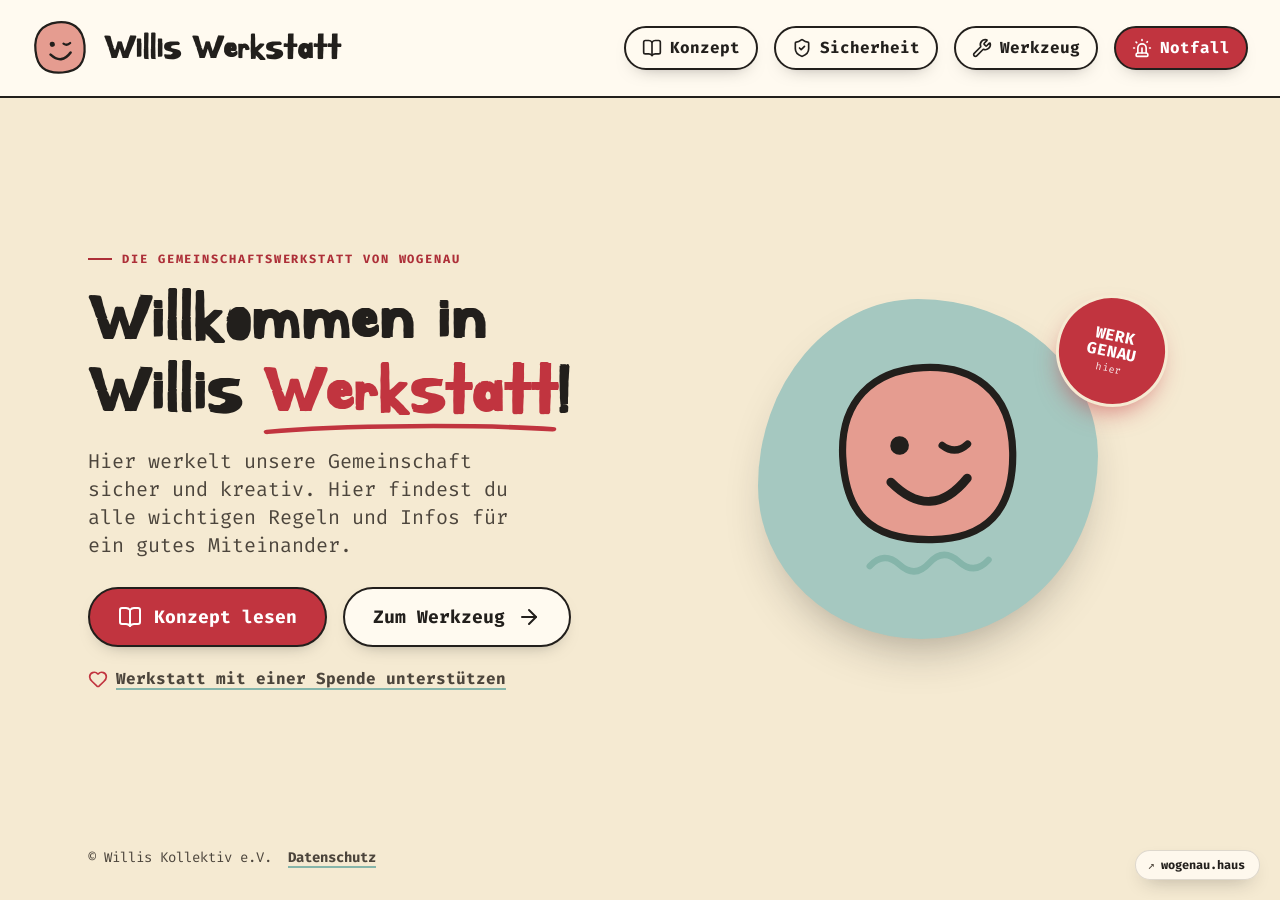
==== index.html @ cc6b5516 "Werkzeug: Kurzfassung aller Betriebsanweisungen mit Wunschliste - 28 Betriebsanweisungen (Blau, Grün" ====
<!DOCTYPE html>
<html lang="de">
<head>
    <meta charset="UTF-8">
    <meta name="viewport" content="width=device-width, initial-scale=1.0">
    <title>Willis Werkstatt | Safety First</title>
    
    <!-- Alles lokal (Datenschutz): keine Anfragen an Google Fonts, Tailwind-CDN oder unpkg.
         Tailwind-Build siehe tailwind.config.js; Schriften: Fira Code + Kirang Haerang (fonts/) -->

    <!-- Lucide Icons (fest auf v1.52.0) -->
    <script src="js/lucide-1.52.0.min.js"></script>

    <style>
        /* Grundlegendes Styling im Matt Blease / Neo-Brutalismus Style */
        body {
            font-family: 'Fira Code', monospace;
            background-color: #f5ead2;
            background-image: radial-gradient(#e7d4ab 0.6px, transparent 0.6px);
            background-size: 24px 24px;
            background-position: -12px -12px;
            color: #221f1c;
        }

        /* Display-Schrift nur fürs Wortbild „Willis Werkstatt" */
        .font-brand { font-family: 'Kirang Haerang', cursive; font-weight: bold; }

        /* Weiche „Papier"-Karte statt harter Neo-Brutalismus-Kante */
        .brutal-box {
            border: 2px solid #221f1c;
            border-radius: 18px;
            box-shadow: 0 16px 34px -22px rgba(34,31,28,.55);
            transition: all 0.2s ease;
            background-color: #fffaf0;
        }

        .brutal-btn {
            border: 2px solid #221f1c;
            border-radius: 999px;
            box-shadow: 0 8px 18px -12px rgba(34,31,28,.5);
            font-weight: 700;
            cursor: pointer;
            transition: transform 0.12s ease, box-shadow 0.12s ease, background-color 0.12s ease;
        }

        .brutal-btn:hover { transform: translateY(-2px); }
        .brutal-btn:active {
            transform: translateY(0);
            box-shadow: 0 3px 8px -6px rgba(34,31,28,.5);
        }

        .view { display: none; animation: fadeIn 0.3s ease; }
        .view.active {
            display: flex;
            flex-direction: column;
            justify-content: center;
            flex: 1 1 auto;
        }

        @keyframes fadeIn {
            from { opacity: 0; transform: translateY(10px); }
            to { opacity: 1; transform: translateY(0); }
        }


        .nav-btn.active-nav {
            background-color: #a5c8c0;
            color: #221f1c;
        }

        /* Deutlich sichtbarer Tastatur-Fokus (Motorik / Sehbehinderung) */
        a:focus-visible,
        button:focus-visible,
        summary:focus-visible,
        [tabindex]:focus-visible {
            outline: 4px solid #1d4ed8;
            outline-offset: 3px;
            border-radius: 6px;
        }

        /* Sicherheitszeichen (ISO 7010) mit Bildunterschrift aus den Aushängen */
        .sign { flex-shrink: 0; width: 4.5rem; text-align: center; }
        .sign img { width: 3.5rem; height: 3.5rem; margin: 0 auto; object-fit: contain; mix-blend-mode: multiply; }
        .sign figcaption { font-size: 0.7rem; line-height: 1.15; margin-top: 0.3rem; color: #4c453c; overflow-wrap: anywhere; hyphens: auto; }

        /* Schrittnummer in den Notfall-Abläufen */
        .step-no {
            display: inline-flex; align-items: center; justify-content: center;
            width: 1.6rem; height: 1.6rem; margin-right: 0.5rem; border-radius: 999px;
            background: #221f1c; color: #fffaf0; font-size: 0.85rem; vertical-align: 0.1em;
        }

        /* Rechtstexte (Datenschutz) */
        .legal { max-width: 52rem; }
        .legal h3 { font-size: 1.25rem; font-weight: 900; margin-top: 1.75rem; margin-bottom: 0.5rem; }
        .legal h3:first-child { margin-top: 0; }
        .legal p { font-weight: 400; margin-bottom: 0.75rem; }
        .legal a { font-weight: 700; text-decoration: underline; text-decoration-thickness: 2px; text-underline-offset: 3px; text-decoration-color: #85b5aa; }
        .legal a:hover { color: #ad2f38; }
        /* Noch auszufüllende Angaben – fallen absichtlich auf */
        .ph { background: #f1d27a; padding: 0 0.3em; border-radius: 4px; font-weight: 700; }

        /* Werkzeug: Wunschliste (noch nicht vorhanden) */
        .wish-card { border: 2px dashed #4c453c; border-radius: 18px; background: rgba(255,250,240,.6); transition: background-color .15s ease, transform .15s ease; }
        .wish-card:hover { background: #fffaf0; transform: translateY(-2px); }
        .cat-dot { width: .9rem; height: .9rem; border-radius: 999px; border: 2px solid #221f1c; flex-shrink: 0; }

        /* Aufklappbare vollständige Betriebsanweisung */
        details > summary { list-style: none; }
        details > summary::-webkit-details-marker { display: none; }
        details > summary .chevron { transition: transform 0.2s ease; }
        details[open] > summary .chevron { transform: rotate(180deg); }

        /* Regel-Aufzählung mit Tinten-Punkt */
        .rule-list > li { position: relative; padding-left: 1.25rem; }
        .rule-list > li + li { margin-top: 0.75rem; }
        .rule-list > li::before {
            content: ''; position: absolute; left: 0; top: 0.6em;
            width: 0.5rem; height: 0.5rem; border-radius: 999px; background: #221f1c;
        }

        /* Skip-Link: erscheint nur bei Tastatur-Fokus */
        .skip-link {
            position: absolute;
            left: 12px;
            top: -100px;
            z-index: 60;
            background: #221f1c;
            color: #fff;
            padding: 12px 18px;
            font-weight: 700;
            border-radius: 8px;
            transition: top 0.15s ease;
        }
        .skip-link:focus {
            top: 12px;
        }

        /* Animationen abschalten, wenn Nutzer sie reduziert haben möchte */
        @media (prefers-reduced-motion: reduce) {
            *, *::before, *::after {
                animation-duration: 0.001ms !important;
                animation-iteration-count: 1 !important;
                transition-duration: 0.001ms !important;
                scroll-behavior: auto !important;
            }
            .transform { transform: none !important; }
        }
    </style>

    <!-- Tailwind (lokal gebaut) – nach dem Inline-Style, damit Utilities wie bisher gewinnen -->
    <link rel="stylesheet" href="css/site.css">
</head>
<body class="min-h-screen flex flex-col selection:bg-mint selection:text-ink">

    <a href="#main-content" class="skip-link">Direkt zum Inhalt springen</a>

    <!-- Header / Logo -->
    <header class="p-4 md:p-5 lg:px-8 border-b-2 border-ink bg-card flex justify-between items-center gap-4 sticky top-0 z-40" style="border-bottom: 2px solid #221f1c;">
        <button type="button" class="flex items-center gap-3 cursor-pointer group bg-transparent border-0 p-0 text-left" onclick="switchView('intro')" aria-label="Zur Startseite">
            <svg viewBox="0 0 100 100" class="w-11 h-11 md:w-14 md:h-14 transform -rotate-6 group-hover:rotate-6 transition-transform origin-center" role="img" aria-label="Logo Willis Werkstatt">
                <title>Logo Willis Werkstatt</title>
                <!-- Willi: Tinten-Linie auf Lachs (Wogenau-Illustrationsstil) -->
                <path d="M 50 4 C 74 4, 95 16, 94 50 C 93 82, 78 95, 50 94 C 17 93, 6 78, 6 50 C 6 21, 22 4, 50 4 Z" fill="#e59c90" stroke="#221f1c" stroke-width="4" stroke-linejoin="round" />
                <circle cx="37" cy="42" r="4.6" fill="#221f1c" />
                <path d="M 57 43 q 6 5 12 0" fill="none" stroke="#221f1c" stroke-width="4" stroke-linecap="round" />
                <path d="M 32 60 Q 50 80 68 60" fill="none" stroke="#221f1c" stroke-width="4.6" stroke-linecap="round" />
            </svg>
            <h1 class="font-brand text-3xl md:text-4xl ml-1 leading-none">Willis Werkstatt</h1>
        </button>
        <div class="flex items-center gap-3 lg:gap-4">
            <!-- Desktop Nav -->
            <nav class="hidden md:flex gap-2 lg:gap-4">
                <button onclick="switchView('konzept')" id="nav-konzept" class="nav-btn brutal-btn bg-card px-3 lg:px-4 py-2 flex items-center gap-2">
                    <i data-lucide="book-open" class="w-5 h-5"></i> Konzept
                </button>
                <button onclick="switchView('sicherheit')" id="nav-sicherheit" class="nav-btn brutal-btn bg-card px-3 lg:px-4 py-2 flex items-center gap-2">
                    <i data-lucide="shield-check" class="w-5 h-5"></i> Sicherheit
                </button>
                <button onclick="switchView('maschinen')" id="nav-maschinen" class="nav-btn brutal-btn bg-card px-3 lg:px-4 py-2 flex items-center gap-2">
                    <i data-lucide="wrench" class="w-5 h-5"></i> Werkzeug
                </button>
                <button onclick="switchView('notfall')" id="nav-notfall" class="nav-btn brutal-btn bg-wred px-3 lg:px-4 py-2 flex items-center gap-2 text-white">
                    <i data-lucide="siren" class="w-5 h-5"></i> Notfall
                </button>
            </nav>
        </div>
    </header>

    <main id="main-content" class="flex-grow w-full max-w-6xl mx-auto p-4 md:p-6 flex flex-col">

        <!-- ==================== VIEW: INTRO ==================== -->
        <section id="view-intro" class="view active">
            <div class="grid md:grid-cols-2 gap-8 lg:gap-12 items-center py-4 w-full">
                <!-- Text -->
                <div class="order-2 md:order-1 text-center md:text-left">
                    <span class="inline-flex items-center gap-2.5 text-xs font-bold uppercase tracking-[0.16em] text-wred-dk">
                        <span class="w-6 h-0.5 bg-wred-dk"></span> Die Gemeinschaftswerkstatt von wogenau
                    </span>
                    <h2 class="font-brand text-5xl md:text-7xl leading-[1.08] mt-4 mb-5">Willkommen in Willis <span class="relative whitespace-nowrap text-wred">Werkstatt<svg viewBox="0 0 200 16" preserveAspectRatio="none" aria-hidden="true" style="position:absolute;left:0;bottom:-0.14em;width:100%;height:0.2em;overflow:visible"><path d="M3 11C52 3 150 3 197 8" fill="none" stroke="currentColor" stroke-width="5" stroke-linecap="round"/></svg></span>!</h2>
                    <p class="text-lg md:text-xl text-ink-soft max-w-md mx-auto md:mx-0 mb-7">Hier werkelt unsere Gemeinschaft sicher und kreativ. Hier findest du alle wichtigen Regeln und Infos für ein gutes Miteinander.</p>
                    <div class="flex flex-col sm:flex-row gap-4 justify-center md:justify-start">
                        <button onclick="switchView('konzept')" class="brutal-btn bg-wred text-white text-lg px-7 py-3.5 inline-flex justify-center items-center gap-3">
                            <i data-lucide="book-open" class="w-6 h-6"></i> Konzept lesen
                        </button>
                        <button onclick="switchView('maschinen')" class="brutal-btn bg-card text-ink text-lg px-7 py-3.5 inline-flex justify-center items-center gap-3">
                            Zum Werkzeug <i data-lucide="arrow-right" class="w-6 h-6"></i>
                        </button>
                    </div>
                    <button type="button" onclick="openDonateModal()" aria-haspopup="dialog" class="inline-flex items-center gap-2 mt-5 font-bold text-ink-soft hover:text-wred-dk transition-colors">
                        <i data-lucide="heart" class="w-5 h-5 text-wred" aria-hidden="true"></i>
                        <span class="underline decoration-2 underline-offset-4 decoration-mint-dk">Werkstatt mit einer Spende unterstützen</span>
                    </button>
                </div>
                <!-- Willi im Mint-Blob -->
                <div class="order-1 md:order-2 relative flex justify-center items-center">
                    <div class="bg-mint flex items-center justify-center" style="width:min(340px,78vw);aspect-ratio:1;border-radius:47% 53% 52% 48% / 55% 46% 54% 45%;box-shadow:0 24px 50px -22px rgba(34,31,28,.42)">
                        <svg viewBox="0 0 120 120" class="w-3/4 transform -rotate-3" role="img" aria-label="Willi, das Werkstatt-Maskottchen">
                            <title>Willi</title>
                            <path d="M60 12C82 12 101 24 100 54 99 82 85 94 60 93 30 92 20 78 20 52 20 26 36 12 60 12Z" fill="#e59c90" stroke="#221f1c" stroke-width="3.4" stroke-linejoin="round"/>
                            <circle cx="47" cy="48" r="4.4" fill="#221f1c"/>
                            <path d="M67 49q6 5 12 0" fill="none" stroke="#221f1c" stroke-width="3.4" stroke-linecap="round"/>
                            <path d="M42 65q18 20 36 0" fill="none" stroke="#221f1c" stroke-width="4.2" stroke-linecap="round"/>
                            <path d="M30 104q7-7 14 0t14 0 14 0 14 0" fill="none" stroke="#85b5aa" stroke-width="3" stroke-linecap="round"/>
                        </svg>
                    </div>
                    <div class="absolute -top-1 right-2 md:right-6 bg-wred text-white w-24 h-24 md:w-28 md:h-28 rounded-full flex flex-col items-center justify-center font-black leading-none text-center rotate-12 border-[3px] border-paper" style="box-shadow:0 12px 24px -8px rgba(193,52,63,.6)">WERK<br>GENAU<span class="text-[10px] font-normal opacity-90 mt-1 tracking-wide">hier</span></div>
                </div>
            </div>
        </section>

        <!-- ==================== VIEW: KONZEPT (NEU) ==================== -->
        <section id="view-konzept" class="view">
            <div class="flex items-center gap-4 mb-6">
                <div class="bg-mint p-2.5 brutal-box box-shadow-none" style="box-shadow: 3px 3px 0px #221f1c;">
                    <i data-lucide="book-open" class="w-8 h-8" stroke-width="2.5"></i>
                </div>
                <div>
                    <h2 class="text-3xl md:text-4xl font-black tracking-tight">Unser Konzept</h2>
                    <p class="text-base md:text-lg font-normal text-gray-700">Die wichtigsten Regeln &amp; Rahmenbedingungen auf einen Blick</p>
                </div>
            </div>

            <p class="text-base md:text-lg font-normal max-w-3xl mb-6">Diese Gemeinschaftswerkstatt wird von Willis Kollektiv e.V. ehrenamtlich betrieben. Sie dient privaten Projekten und der Instandhaltung der Wogenau; <b>gewerbliche Nutzung ist ausgeschlossen.</b></p>

            <!-- Quick Facts Banderole -->
            <div class="grid grid-cols-2 sm:grid-cols-4 gap-3 mb-6">
                <div class="brutal-box p-3 bg-white flex items-center gap-3">
                    <i data-lucide="volume-2" class="w-6 h-6 text-ink shrink-0" stroke-width="2.5"></i>
                    <div>
                        <span class="text-xs uppercase font-bold text-gray-500 block leading-none">Laute Arbeiten</span>
                        <span class="font-bold text-sm leading-tight block"><span class="whitespace-nowrap">09–12</span> · <span class="whitespace-nowrap">14–19 Uhr</span></span>
                    </div>
                </div>
                <div class="brutal-box p-3 bg-white flex items-center gap-3">
                    <i data-lucide="key-round" class="w-6 h-6 text-ink shrink-0" stroke-width="2.5"></i>
                    <div>
                        <span class="text-xs uppercase font-bold text-gray-500 block leading-none">Zugang</span>
                        <span class="font-bold text-sm leading-tight block">Ab 18 J. + Einweisung</span>
                    </div>
                </div>
                <div class="brutal-box p-3 bg-white flex items-center gap-3">
                    <i data-lucide="piggy-bank" class="w-6 h-6 text-ink shrink-0" stroke-width="2.5"></i>
                    <div>
                        <span class="text-xs uppercase font-bold text-gray-500 block leading-none">Kosten</span>
                        <span class="font-bold text-sm leading-tight block">Kostenlos (Bewohner)</span>
                    </div>
                </div>
                <div class="brutal-box p-3 bg-white flex items-center gap-3">
                    <i data-lucide="calendar-off" class="w-6 h-6 text-ink shrink-0" stroke-width="2.5"></i>
                    <div>
                        <span class="text-xs uppercase font-bold text-gray-500 block leading-none">Termine</span>
                        <span class="font-bold text-sm leading-tight block">Kein Slot nötig</span>
                    </div>
                </div>
            </div>

            <!-- Nutzungsvereinbarung Box -->
            <div class="brutal-box p-5 bg-lachs mb-8">
                <div class="flex items-center gap-2 mb-3">
                    <i data-lucide="handshake" class="w-6 h-6 text-ink shrink-0" stroke-width="2.5"></i>
                    <h3 class="text-xl font-black tracking-tight">Grundsatz für die Werkstattnutzung</h3>
                </div>
                <div class="grid grid-cols-1 sm:grid-cols-2 gap-3 font-normal text-sm md:text-base">
                    <div class="flex items-start gap-2.5 bg-white/80 p-3 rounded-lg border-2 border-ink sm:col-span-2">
                        <span class="text-xl shrink-0">📜</span>
                        <span><b>Einverständnis:</b> Nutzer*innen erklären sich mit diesem Nutzungskonzept einverstanden und halten sich an die Vorgaben.</span>
                    </div>
                    <div class="flex items-start gap-2.5 bg-white/80 p-3 rounded-lg border-2 border-ink">
                        <span class="text-xl shrink-0">🛠️</span>
                        <span><b>Werkzeugkunde:</b> Nur Werkzeuge nutzen, deren <b>mögliche Gefahren &amp; richtiger Einsatz bekannt</b> sind.</span>
                    </div>
                    <div class="flex items-start gap-2.5 bg-white/80 p-3 rounded-lg border-2 border-ink">
                        <span class="text-xl shrink-0">🤝</span>
                        <span><b>Verantwortung:</b> Verantwortungsvoll handeln und auf <b>Mitmenschen &amp; Inventar</b> achten.</span>
                    </div>
                    <div class="flex items-start gap-2.5 bg-white/80 p-3 rounded-lg border-2 border-ink">
                        <span class="text-xl shrink-0">🧹</span>
                        <span><b>Ordnung:</b> Die Werkstatt <b>sauber und aufgeräumt</b> hinterlassen.</span>
                    </div>
                    <div class="flex items-start gap-2.5 bg-white/80 p-3 rounded-lg border-2 border-ink">
                        <span class="text-xl shrink-0">⚠️</span>
                        <span><b>Schäden &amp; Risiken:</b> <b>Sofort kennzeichnen</b> und in Absprache mit den Werkstattwarten beseitigen.</span>
                    </div>
                </div>
            </div>

            <!-- Die 3 Säulen -->
            <div class="grid grid-cols-1 md:grid-cols-3 gap-6 mb-8">
                <!-- 1. Zugang -->
                <div class="brutal-box p-6 bg-mintw flex flex-col justify-between h-full">
                    <div>
                        <div class="flex justify-between items-center mb-4 pb-3 border-b-3 border-ink" style="border-bottom: 3px solid #221f1c;">
                            <div class="flex items-center gap-3">
                                <i data-lucide="key" class="w-8 h-8 text-ink" stroke-width="2.5"></i>
                                <h3 class="text-2xl font-black">1. Zugang</h3>
                            </div>
                        </div>
                        
                        <ul class="space-y-3 font-normal text-base">
                            <li class="flex items-start gap-2">
                                <i data-lucide="check-circle-2" class="w-5 h-5 mt-1 shrink-0 text-ink" stroke-width="2.5"></i>
                                <span><b>Bewohner*innen (ab 18):</b> Nach <b>Einweisung</b> durch die Werkstattwarte selbstständig – alle eingewiesenen Geräte der <b>Kategorie Grün</b>. Für <b>Kategorie Blau</b> ist eine <b>zusätzliche Einweisung</b> nötig.</span>
                            </li>
                            <li class="flex items-start gap-2">
                                <i data-lucide="check-circle-2" class="w-5 h-5 mt-1 shrink-0 text-ink" stroke-width="2.5"></i>
                                <span><b>Kinder, Jugend &amp; Gäste ohne Unterweisung:</b> Nur <b>unter Aufsicht</b> unterwiesener Erwachsener, beschränkt auf <b>Kategorie Grün</b>. Die Sorgfaltspflicht obliegt den begleitenden Bewohner*innen mit Unterweisung.</span>
                            </li>
                            <li class="flex items-start gap-2">
                                <i data-lucide="file-text" class="w-5 h-5 mt-1 shrink-0 text-ink" stroke-width="2.5"></i>
                                <span><b>Minderjährige:</b> Zusätzlich gilt der Nutzungshinweis. <a href="#minderjaehrige" class="inline-flex items-center gap-1 font-bold text-wred-dk hover:text-wred align-baseline"><i data-lucide="arrow-down" class="w-4 h-4"></i><span class="underline decoration-2 underline-offset-2">Zum Hinweis</span></a></span>
                            </li>
                        </ul>
                    </div>
                </div>

                <!-- 2. Nutzungszeiten -->
                <div class="brutal-box p-6 bg-lachsw flex flex-col justify-between h-full">
                    <div>
                        <div class="flex justify-between items-center mb-4 pb-3 border-b-3 border-ink" style="border-bottom: 3px solid #221f1c;">
                            <div class="flex items-center gap-3">
                                <i data-lucide="clock" class="w-8 h-8 text-ink" stroke-width="2.5"></i>
                                <h3 class="text-2xl font-black">2. Zeiten</h3>
                            </div>
                        </div>

                        <ul class="space-y-3 font-normal text-base">
                            <li class="flex items-start gap-2">
                                <i data-lucide="volume-2" class="w-5 h-5 mt-1 shrink-0 text-ink" stroke-width="2.5"></i>
                                <span><b>Laute Arbeiten:</b> Nur <b>09–12 und 14–19 Uhr</b>, nicht an <b>Sonn- &amp; Feiertagen</b>. Nehmt Rücksicht und schließt nach Möglichkeit die Tür.</span>
                            </li>
                            <li class="flex items-start gap-2">
                                <i data-lucide="users" class="w-5 h-5 mt-1 shrink-0 text-ink" stroke-width="2.5"></i>
                                <span><b>Keine Buchung:</b> Für die normale Nutzung ist keine Buchung vorgesehen.</span>
                            </li>
                            <li class="flex items-start gap-2">
                                <i data-lucide="calendar" class="w-5 h-5 mt-1 shrink-0 text-ink" stroke-width="2.5"></i>
                                <span><b>Große Projekte &amp; Workshops:</b> Bei hohem Platzbedarf und vielen Personen im <b>Wandkalender</b> vormerken.</span>
                            </li>
                        </ul>
                    </div>
                </div>

                <!-- 3. Finanzierung -->
                <div class="brutal-box p-6 bg-sandw flex flex-col justify-between h-full">
                    <div>
                        <div class="flex justify-between items-center mb-4 pb-3 border-b-3 border-ink" style="border-bottom: 3px solid #221f1c;">
                            <div class="flex items-center gap-3">
                                <i data-lucide="piggy-bank" class="w-8 h-8 text-ink" stroke-width="2.5"></i>
                                <h3 class="text-2xl font-black">3. Kosten</h3>
                            </div>
                        </div>

                        <ul class="space-y-3 font-normal text-base">
                            <li class="flex items-start gap-2">
                                <i data-lucide="heart-handshake" class="w-5 h-5 mt-1 shrink-0 text-ink" stroke-width="2.5"></i>
                                <span><b>Bewohner*innen:</b> <b>Kostenlos.</b> Um <b>Spenden</b> für Verschleiß und Kleinteile wird gebeten.</span>
                            </li>
                            <li class="flex items-start gap-2">
                                <i data-lucide="user-check" class="w-5 h-5 mt-1 shrink-0 text-ink" stroke-width="2.5"></i>
                                <span><b>Nachbarn &amp; Freunde:</b> Orientierung an der <b>unverbindlichen Spendenempfehlung</b>.</span>
                            </li>
                            <li class="flex items-start gap-2">
                                <i data-lucide="sparkles" class="w-5 h-5 mt-1 shrink-0 text-ink" stroke-width="2.5"></i>
                                <span><b>Workshops:</b> <b>Spenden</b>, die Arbeitszeit, Ausstattung, Verschleiß &amp; Material möglichst gut abdecken.</span>
                            </li>
                            <li class="flex items-start gap-2">
                                <i data-lucide="package" class="w-5 h-5 mt-1 shrink-0 text-ink" stroke-width="2.5"></i>
                                <span><b>Besondere Materialkosten</b> werden ggf. vorher vereinbart.</span>
                            </li>
                        </ul>
                    </div>
                </div>
            </div>

            <!-- Spenden (PayPal-Pool) -->
            <div class="brutal-box bg-mint p-5 md:p-6 mb-8 relative overflow-hidden flex flex-col md:flex-row md:items-center gap-5">
                <div class="bg-card p-3 border-2 border-ink rounded-2xl shrink-0 self-start md:self-center -rotate-6" style="border:2px solid #221f1c;">
                    <i data-lucide="piggy-bank" class="w-10 h-10" stroke-width="2.2"></i>
                </div>
                <div class="flex-1">
                    <span class="text-xs font-bold uppercase tracking-[0.16em] text-ink-soft">Ehrenamtlich betrieben</span>
                    <h3 class="text-2xl md:text-3xl font-black tracking-tight leading-tight mt-1 mb-1">Spende für die Werkstatt</h3>
                    <p class="font-normal">Bewohner*innen nutzen die Werkstatt kostenlos. Um <b>Spenden für Verschleiß und Kleinteile</b> wird gebeten.</p>
                </div>
                <button type="button" onclick="openDonateModal()" aria-haspopup="dialog" class="brutal-btn bg-wred text-white text-lg px-6 py-3 inline-flex items-center justify-center gap-2 shrink-0 whitespace-nowrap">
                    <i data-lucide="heart-handshake" class="w-6 h-6" aria-hidden="true"></i> Jetzt spenden
                </button>
            </div>

            <!-- Nutzungshinweis Minderjährige -->
            <div id="minderjaehrige" class="brutal-box bg-card p-5 md:p-6 mb-8 scroll-mt-28">
                <div class="flex items-start gap-3 mb-4">
                    <div class="bg-honey p-2 border-2 border-ink rounded-lg shrink-0" style="border:2px solid #221f1c;">
                        <i data-lucide="graduation-cap" class="w-7 h-7" stroke-width="2.5"></i>
                    </div>
                    <div>
                        <h3 class="text-2xl font-black tracking-tight leading-tight">Minderjährige in der Werkstatt</h3>
                        <p class="text-sm font-normal text-ink-soft mt-1">Nutzungshinweis · gilt zusätzlich zum Nutzungskonzept</p>
                    </div>
                </div>

                <p class="font-normal mb-5">Nur die <b>unten aufgeführten Maschinen</b> der Kategorie Grün sowie Handwerkzeuge verwenden, die Erfahrung und Alter der minderjährigen Person angemessen sind. Werkstatt <b>nie ohne eingewiesene erwachsene Begleitperson</b> aus der Bewohnerschaft nutzen. Die <b>Zustimmung der Sorgeberechtigten</b> ist erforderlich.</p>

                <div class="grid grid-cols-1 lg:grid-cols-5 gap-6">
                    <div class="lg:col-span-3">
                        <div class="overflow-x-auto border-2 border-ink rounded-xl bg-white">
                            <table class="w-full border-collapse text-sm" style="min-width:440px;">
                                <caption class="sr-only">Erlaubte Maschinen für Minderjährige und Aufsichtsstufe nach Klassenstufe</caption>
                                <thead>
                                    <tr class="bg-mint text-ink">
                                        <th scope="col" class="text-left px-3 py-2">Maschine</th>
                                        <th scope="col" class="text-center px-2 py-2">5./6. Klasse</th>
                                        <th scope="col" class="text-center px-2 py-2">7./8. Klasse</th>
                                        <th scope="col" class="text-center px-2 py-2">ab 9. Klasse</th>
                                    </tr>
                                </thead>
                                <tbody id="minor-table-body"><!-- Generiert via JS --></tbody>
                            </table>
                        </div>

                        <h4 class="font-bold text-lg mt-5 mb-2">So nah bleibt die Aufsicht</h4>
                        <ul class="space-y-2" id="minor-legend"><!-- Generiert via JS --></ul>
                        <p class="font-normal text-sm mt-3"><b>Keine Minderjährigen allein</b> in der Werkstatt lassen. Während enger Betreuung <b>nicht selbst an einer anderen Maschine</b> arbeiten.</p>
                    </div>

                    <div class="lg:col-span-2 bg-honeyw border-2 border-ink rounded-xl p-4" style="border:2px solid #221f1c;">
                        <h4 class="font-bold text-lg mb-3">Die Aufgabe muss zum Kind passen</h4>
                        <ul class="space-y-3 font-normal text-sm md:text-base">
                            <li class="flex items-start gap-2"><i data-lucide="check-circle-2" class="w-5 h-5 mt-0.5 shrink-0 text-ink" stroke-width="2.5"></i><span><b>Reife, Körpergröße, Erfahrung und Aufgabe</b> prüfen. Anfänger*innen <b>enger begleiten</b>; bei fehlender Eignung das Werkzeug <b>nicht benutzen lassen</b>.</span></li>
                            <li class="flex items-start gap-2"><i data-lucide="check-circle-2" class="w-5 h-5 mt-0.5 shrink-0 text-ink" stroke-width="2.5"></i><span><b>Vor der 5. Klasse</b> nur geeignete Handwerkzeuge. (Besondere Vorsicht bei Stemmeisen, Messern und Handsägen)</span></li>
                            <li class="flex items-start gap-2"><i data-lucide="ban" class="w-5 h-5 mt-0.5 shrink-0 text-wred-dk" stroke-width="2.5"></i><span>Nicht aufgeführte Maschinen und Einsätze sind <b>ausgeschlossen</b>. Das gilt auch für das <b>Laden von Akkus</b>.</span></li>
                            <li class="flex items-start gap-2"><i data-lucide="ban" class="w-5 h-5 mt-0.5 shrink-0 text-wred-dk" stroke-width="2.5"></i><span>Alle Maschinen der <b>Kategorie Blau</b> bleiben <b>ausgeschlossen</b>.</span></li>
                        </ul>
                    </div>
                </div>

                <p class="text-xs text-ink-soft mt-5">Angelehnt an: <a href="https://www.kmk.org/fileadmin/Dateien/veroeffentlichungen_beschluesse/1994/1994_09_09-Sicherheit-im-Unterricht.pdf" target="_blank" rel="noopener" class="underline underline-offset-2 hover:text-ink">KMK, Richtlinie zur Sicherheit im Unterricht (RiSU)</a> vom 21.09.2023, S. 47–49, Tabellen 4/5.</p>
            </div>

            <div class="text-center">
                <button onclick="switchView('sicherheit')" class="brutal-btn bg-wred text-white text-lg px-6 py-3 inline-flex items-center gap-2">
                    Weiter zur Sicherheit <i data-lucide="arrow-right"></i>
                </button>
            </div>
        </section>

        <!-- ==================== VIEW: SICHERHEIT ==================== -->
        <!-- Inhalt: 11_Aushänge und Erinnerungskarten, S. 1 „Werkstattregeln" + S. 2 „Sicher arbeiten" (Stand 30.10.2026) -->
        <section id="view-sicherheit" class="view">
            <div class="flex items-center gap-4 mb-8">
                <div class="bg-mint p-2.5 brutal-box box-shadow-none" style="box-shadow: 3px 3px 0px #221f1c;">
                    <i data-lucide="shield-check" class="w-8 h-8" stroke-width="2.5"></i>
                </div>
                <div>
                    <h2 class="text-3xl md:text-4xl font-black tracking-tight">Sicherheit</h2>
                    <p class="text-sm md:text-base font-normal text-ink-soft">Willis Werkstatt · Willis Kollektiv e.V. · Stand 30.10.2026</p>
                </div>
            </div>

            <!-- ===== Teil 1: Werkstattregeln ===== -->
            <h3 class="text-2xl md:text-3xl font-black tracking-tight mb-4">Werkstattregeln</h3>
            <div class="grid grid-cols-1 md:grid-cols-2 gap-6 mb-4">
                <article class="brutal-box bg-card p-5">
                    <div class="flex items-center gap-4 mb-4 pb-3" style="border-bottom: 3px solid #221f1c;">
                        <figure class="sign"><img src="img/zeichen/warnung.jpg" alt=""><figcaption>Einweisung beachten</figcaption></figure>
                        <h4 class="text-xl font-black leading-tight">Zugang und Einweisung</h4>
                    </div>
                    <ul class="rule-list">
                        <li>Selbständig arbeiten nur <b>volljährige Bewohner*innen</b> mit <b>dokumentierter Einweisung</b> durch die Werkstattwarte – und nur mit <b>vertrauten, explizit eingewiesenen Werkzeugen</b>.</li>
                        <li><b>Grün:</b> Grundeinweisung. <b>Blau:</b> zusätzlich <b>persönliche Einweisung je Maschine</b>. Schlüssel oder Tresorcode <b>erweitern die Berechtigung nicht</b>.</li>
                        <li>Gäste und Minderjährige: <b>nur Kategorie Grün</b>, nur <b>unter geeigneter Aufsicht</b>. Für Minderjährige gilt zusätzlich der <button type="button" onclick="switchView('konzept'); document.getElementById('minderjaehrige').scrollIntoView();" class="font-bold underline decoration-2 underline-offset-2 text-wred-dk hover:text-wred">entsprechende Aushang</button>.</li>
                    </ul>
                </article>

                <article class="brutal-box bg-card p-5">
                    <div class="flex items-center gap-4 mb-4 pb-3" style="border-bottom: 3px solid #221f1c;">
                        <figure class="sign"><img src="img/zeichen/wege-frei-halten.jpg" alt=""><figcaption>Wege frei halten</figcaption></figure>
                        <h4 class="text-xl font-black leading-tight">Aufeinander achten</h4>
                    </div>
                    <ul class="rule-list">
                        <li>Unsicher? <b>Stoppen und Werkstattwarte fragen.</b> Mitbenutzende <b>auf Gefahren hinweisen</b>; Arbeitende <b>nicht stören oder erschrecken</b>.</li>
                        <li><b>Abstand</b> zu Maschinen halten, <b>nicht im Gefahrenbereich</b> stehen. <b>Nur ein Maschinenarbeitsplatz gleichzeitig</b>; der zugehörige <b>Sauger läuft mit</b>.</li>
                        <li>Vorsicht bei <b>Kabeln, Schläuchen und Stolperstellen</b>. Holzspäne machen den Boden rutschig – <b>zeitnah absaugen</b>. <b>Wege und Tür frei halten.</b></li>
                    </ul>
                </article>

                <article class="brutal-box bg-card p-5">
                    <div class="flex items-center gap-4 mb-4 pb-3" style="border-bottom: 3px solid #221f1c;">
                        <figure class="sign"><img src="img/zeichen/augenschutz.jpg" alt=""><figcaption>Augenschutz</figcaption></figure>
                        <figure class="sign"><img src="img/zeichen/gehoerschutz.jpg" alt=""><figcaption>Bei Lärm</figcaption></figure>
                        <h4 class="text-xl font-black leading-tight">Kleidung und Schutz</h4>
                    </div>
                    <ul class="rule-list">
                        <li><b>Feste, geschlossene Schuhe</b> und <b>enganliegende Kleidung</b>; lange <b>Haare zusammenbinden</b>, losen <b>Schmuck ablegen</b>.</li>
                        <li><b>Schutzbrille</b> bei Spänen und Splittern, <b>Gehörschutz</b> bei Lärm – laut Betriebsanweisung. Auch <b>Umstehende schützen</b>. <b>Keine Handschuhe</b> an einziehenden oder rotierenden Teilen.</li>
                        <li><b>Nie unter Alkohol, Rauschmitteln</b> oder anderer sicherheitsrelevanter Beeinträchtigung arbeiten.</li>
                    </ul>
                </article>

                <article class="brutal-box bg-card p-5">
                    <div class="flex items-center gap-4 mb-4 pb-3" style="border-bottom: 3px solid #221f1c;">
                        <figure class="sign"><img src="img/zeichen/keine-flammen.jpg" alt=""><figcaption>Keine Flammen</figcaption></figure>
                        <h4 class="text-xl font-black leading-tight">Brandgefahr und verbotene Stoffe</h4>
                    </div>
                    <ul class="rule-list">
                        <li>Staub, Hitze, Funken und Dämpfe: <b>Brand- und Explosionsgefahr!</b> <b>Nicht rauchen, keine offenen Flammen.</b></li>
                        <li>Verboten: <b>Säuren, Laugen, Leinöl, Spiritus</b>. Nur <b>bekannte, geeignete Produkte</b> verwenden.</li>
                    </ul>
                </article>
            </div>

            <div class="brutal-box bg-honey px-5 py-3 mb-12 flex items-center gap-3 font-bold">
                <i data-lucide="volume-2" class="w-6 h-6 shrink-0" stroke-width="2.5"></i>
                <span>Laute Arbeiten nur 9–12 und 14–19 Uhr – nie an Sonn- und Feiertagen.</span>
            </div>

            <!-- ===== Teil 2: Sicher arbeiten ===== -->
            <h3 class="text-2xl md:text-3xl font-black tracking-tight mb-4">Sicher arbeiten</h3>
            <div class="grid grid-cols-1 lg:grid-cols-3 gap-6 mb-4">
                <article class="brutal-box bg-mintw p-5">
                    <div class="flex items-center gap-4 mb-4 pb-3" style="border-bottom: 3px solid #221f1c;">
                        <figure class="sign"><img src="img/zeichen/warnung.jpg" alt=""><figcaption>Vorbereiten und prüfen</figcaption></figure>
                        <h4 class="text-xl font-black leading-tight">Vor der Arbeit</h4>
                    </div>
                    <ul class="rule-list">
                        <li><b>Betriebsanweisung und Geräteanleitung</b> beachten; Werkzeug und Einsatz auf <b>Material und Aufgabe</b> abstimmen.</li>
                        <li><b>Prüfen:</b> Gerät, Kabel/Akku, Schneidwerkzeug, fester Sitz, Schutzeinrichtungen. Zum Einstellen und Wechseln <b>Strom trennen</b>.</li>
                        <li>Werkstück passend zur Maschine <b>festspannen oder sicher auflegen</b>. Hilfsmittel und Schiebehilfe bereitlegen, <b>Absaugung und Schutz</b> vorbereiten.</li>
                        <li><b>Gefahrenbereich, Auflagen und Wege</b> prüfen. <b>Erst dann</b> Strom anschließen bzw. Akku einsetzen und <b>sicheren Probelauf</b> nach Anleitung machen.</li>
                    </ul>
                </article>

                <article class="brutal-box bg-sandw p-5">
                    <div class="flex items-center gap-4 mb-4 pb-3" style="border-bottom: 3px solid #221f1c;">
                        <figure class="sign"><img src="img/zeichen/augenschutz.jpg" alt=""><figcaption>Passenden Schutz tragen</figcaption></figure>
                        <h4 class="text-xl font-black leading-tight">Bei der Arbeit</h4>
                    </div>
                    <ul class="rule-list">
                        <li><b>Hände außerhalb der Gefahrenzone</b>; vorgesehene <b>Griffe und Hilfsmittel</b> benutzen.</li>
                        <li>Handgeführte Werkstücke: <b>Finger geschlossen, Daumen angelegt</b> – soweit die Maschinenanweisung das vorsieht. <b>Ersetzt keinen Sicherheitsabstand.</b></li>
                        <li>Bei Klemmen, Rauch oder unerwartetem Funkenflug: <b>sofort sicher ausschalten</b>. Bei Staubaustritt oder Saugerwarnung: <b>sofort stoppen</b>, Maschine sicher ausschalten, Ursache klären – weiter <b>erst mit wirksamer Absaugung</b>.</li>
                    </ul>
                </article>

                <article class="brutal-box bg-lachsw p-5">
                    <div class="flex items-center gap-4 mb-4 pb-3" style="border-bottom: 3px solid #221f1c;">
                        <figure class="sign"><img src="img/zeichen/strom-trennen.jpg" alt=""><figcaption>Strom trennen</figcaption></figure>
                        <h4 class="text-xl font-black leading-tight">Nach der Arbeit</h4>
                    </div>
                    <ul class="rule-list">
                        <li>Ausschalten, <b>Stillstand und Abkühlung abwarten</b>. Gegen unbeabsichtigtes Einschalten sichern: <b>Stecker ziehen oder Akku entfernen</b>. <b>Not-Aus allein reicht für Eingriffe nicht.</b></li>
                        <li>Arbeitsfläche und Boden <b>absaugen</b> – Holzstaub <b>nicht trocken kehren oder abblasen</b>. Materialreste und Müll <b>fachgerecht entsorgen</b>.</li>
                        <li>Maschine, Zubehör und Schutzausrüstung <b>auf Defekte prüfen</b>. <b>Mängel sofort melden</b>, kennzeichnen, gegen Weiterbenutzung sichern. Reparatur <b>nur durch Fachpersonal</b>.</li>
                        <li>Geräte und Zubehör sicher verstauen; <b>Blau und Schlüssel wieder sichern</b>. <b>Laden beenden</b>, Ladegeräte ausstecken, Akkus entnehmen.</li>
                        <li>Wer zuletzt geht: <b>zentrale Stromabschaltung</b> betätigen, <b>Licht aus</b>, <b>Tür abschließen</b>.</li>
                    </ul>
                </article>
            </div>

            <div class="brutal-box bg-wred text-white px-5 py-4 mb-12 flex flex-col sm:flex-row sm:items-center gap-4">
                <i data-lucide="siren" class="w-8 h-8 shrink-0" stroke-width="2.5"></i>
                <p class="font-bold flex-1"><span class="block">Bei Unfall oder Brand: Eigenschutz beachten, andere warnen, 112 rufen.</span><span class="block">Tür im Brandfall schließen, nicht abschließen.</span></p>
                <button onclick="switchView('notfall')" class="brutal-btn bg-white text-ink px-5 py-2.5 inline-flex items-center justify-center gap-2 shrink-0">
                    Zum Notfall <i data-lucide="arrow-right" class="w-5 h-5"></i>
                </button>
            </div>

            <div class="grid grid-cols-1 md:grid-cols-2 gap-6">
                <!-- Gerätespezifische Regeln -->
                <div class="brutal-box bg-mintw p-5 flex flex-col justify-between gap-4">
                    <div>
                        <h3 class="text-2xl font-bold mb-1">Regeln je Werkzeug</h3>
                        <p class="text-lg font-normal">Die Regeln für jedes Gerät stehen direkt beim jeweiligen Werkzeug.</p>
                    </div>
                    <button onclick="switchView('maschinen')" class="brutal-btn bg-white px-5 py-3 inline-flex items-center justify-center gap-3 text-lg self-start">
                        Zum Werkzeug <i data-lucide="arrow-right" class="w-6 h-6"></i>
                    </button>
                </div>

                <!-- UVV Dokumente -->
                <div class="brutal-box bg-lachs p-5 flex flex-col justify-between gap-4">
                    <div>
                        <h3 class="text-2xl font-bold mb-1">UVV-Handbuch</h3>
                        <p class="text-lg font-normal">Das volle Dokument mit allen Details und dem offiziellen Regelwerk.</p>
                    </div>
                    <a href="uvv/UVV-Handbuch-2025-onlineversion.pdf" target="_blank" rel="noopener" class="brutal-btn bg-white px-5 py-3 inline-flex items-center justify-center gap-3 whitespace-nowrap text-lg self-start" aria-label="UVV-Handbuch als PDF öffnen (öffnet in neuem Tab)">
                        <i data-lucide="download" class="w-6 h-6" aria-hidden="true"></i> UVV-Handbuch (PDF)
                    </a>
                </div>
            </div>
        </section>

        <!-- ==================== VIEW: WERKZEUG ==================== -->
        <!-- Inhalt: Kondensat der Betriebsanweisungen 08 (Blau), 09 (Grün), 10 (Handwerkzeuge & Gefahrstoffe) -->
        <section id="view-maschinen" class="view">
            <div class="flex items-center gap-4 mb-6">
                <div class="bg-mint p-2.5 brutal-box box-shadow-none" style="box-shadow: 3px 3px 0px #221f1c;">
                    <i data-lucide="wrench" class="w-8 h-8" stroke-width="2.5"></i>
                </div>
                <div>
                    <h2 class="text-3xl md:text-4xl font-black tracking-tight">Werkzeug</h2>
                    <p class="text-sm md:text-base font-normal text-ink-soft">Kurzfassung der Betriebsanweisungen · Stand 30.10.2026</p>
                </div>
            </div>

            <!-- Nutzungs-Kategorien -->
            <div class="grid grid-cols-1 md:grid-cols-2 gap-4 mb-10">
                <div class="flex items-center gap-3 bg-catgreen p-3 rounded-xl" style="border: 2px solid #221f1c;">
                    <div class="w-8 h-8 flex items-center justify-center bg-white rounded-full font-black text-lg shrink-0" style="border: 2px solid #221f1c;">1</div>
                    <div>
                        <span class="font-bold block leading-tight">Kategorie Grün</span>
                        <span class="text-sm font-normal leading-tight">Grundeinweisung</span>
                    </div>
                </div>
                <div class="flex items-center gap-3 bg-catblue p-3 rounded-xl" style="border: 2px solid #221f1c;">
                    <div class="w-8 h-8 flex items-center justify-center bg-white rounded-full font-black text-lg shrink-0" style="border: 2px solid #221f1c;">2</div>
                    <div>
                        <span class="font-bold block leading-tight">Kategorie Blau</span>
                        <span class="text-sm font-normal leading-tight">Persönliche Einweisung je Maschine · im Schrank verschlossen</span>
                    </div>
                </div>
            </div>

            <h3 class="text-2xl md:text-3xl font-black tracking-tight mb-4">In der Werkstatt</h3>
            <div class="grid grid-cols-1 sm:grid-cols-2 lg:grid-cols-3 gap-5 mb-12" id="tool-grid"><!-- Generiert via JS --></div>

            <h3 class="text-2xl md:text-3xl font-black tracking-tight mb-1">Tätigkeiten &amp; Stoffe</h3>
            <p class="font-normal text-ink-soft mb-4">Gilt für alle Arbeiten in der Werkstatt.</p>
            <div class="grid grid-cols-1 sm:grid-cols-2 lg:grid-cols-3 gap-4 mb-12" id="topic-grid"><!-- Generiert via JS --></div>

            <h3 class="text-2xl md:text-3xl font-black tracking-tight mb-1">Noch nicht vorhanden</h3>
            <p class="font-normal text-ink-soft mb-4">Steht auf unserer Gerätewunschliste – die Betriebsanweisung gibt es schon.</p>
            <div class="grid grid-cols-1 sm:grid-cols-2 lg:grid-cols-3 gap-4" id="wish-grid"><!-- Generiert via JS --></div>
        </section>

        <!-- ==================== VIEW: NOTFALL ==================== -->
        <!-- Inhalt: 11_Aushänge und Erinnerungskarten, S. 3 „Verhalten bei Unfällen" + S. 4 „Verhalten im Brandfall" (Stand 30.10.2026) -->
        <section id="view-notfall" class="view">
            <div class="flex items-center gap-4 mb-6">
                <div class="bg-wred text-white p-2.5 brutal-box box-shadow-none" style="box-shadow: 3px 3px 0px #221f1c;">
                    <i data-lucide="siren" class="w-8 h-8" stroke-width="2.5"></i>
                </div>
                <div>
                    <h2 class="text-3xl md:text-4xl font-black tracking-tight">Notfall</h2>
                    <p class="text-sm md:text-base font-normal text-ink-soft">Willis Werkstatt · Willis Kollektiv e.V. · Stand 30.10.2026</p>
                </div>
            </div>

            <!-- Notruf + Adresse -->
            <div class="brutal-box bg-wred text-white p-5 md:p-6 mb-8 flex flex-col md:flex-row md:items-center gap-5" style="border-width: 3px;">
                <div class="flex items-center gap-4 shrink-0">
                    <i data-lucide="siren" class="w-12 h-12 animate-pulse" stroke-width="2.5"></i>
                    <div>
                        <p class="text-xs font-bold uppercase tracking-[0.16em] opacity-90">Rettungsdienst &amp; Feuerwehr</p>
                        <p class="text-6xl md:text-7xl font-black leading-none tracking-tighter">112</p>
                    </div>
                </div>
                <div class="flex-1 bg-white text-ink rounded-xl p-4 border-2 border-ink">
                    <p class="text-xs font-bold uppercase tracking-wide text-ink-soft mb-1">Adresse</p>
                    <p class="font-bold text-lg leading-snug">Wilhelm-Reitzmayr-Straße 1, 86157 Augsburg</p>
                    <p class="font-normal">Gemeinschaftswerkstatt im Erdgeschoss am Quartiersplatz</p>
                </div>
                <a href="tel:112" class="md:hidden brutal-btn bg-white text-ink px-6 py-3 inline-flex items-center justify-center gap-2 text-lg">
                    <i data-lucide="phone" class="w-5 h-5" aria-hidden="true"></i> 112 anrufen
                </a>
            </div>

            <div class="grid grid-cols-1 lg:grid-cols-2 gap-6">
                <!-- ===== Verhalten bei Unfällen ===== -->
                <article class="brutal-box bg-card overflow-hidden flex flex-col">
                    <h3 class="bg-lachs px-5 py-4 text-2xl font-black tracking-tight" style="border-bottom: 3px solid #221f1c;">Verhalten bei Unfällen</h3>
                    <div class="bg-honeyw px-5 py-4 flex items-start gap-4" style="border-bottom: 2px solid #221f1c;">
                        <figure class="sign"><img src="img/zeichen/warnung.jpg" alt=""><figcaption>Eigenschutz</figcaption></figure>
                        <div>
                            <h4 class="font-black text-lg leading-tight mb-1">Ruhe bewahren · Eigenschutz beachten</h4>
                            <p class="font-normal">Maschine nur gefahrlos stoppen – vorgesehenen Not-Aus nutzen. Nicht in laufende Teile greifen. Unfallstelle sichern.</p>
                            <p class="font-normal text-sm text-ink-soft mt-1">Not-Aus ersetzt bei späteren Eingriffen nicht die sichere Energietrennung.</p>
                        </div>
                    </div>
                    <ol class="p-5 space-y-5 flex-1">
                        <li class="flex items-start gap-4">
                            <figure class="sign"><img src="img/zeichen/notruf.jpg" alt=""><figcaption>Notruf</figcaption></figure>
                            <div>
                                <h4 class="font-black text-lg leading-tight mb-1"><span class="step-no">1</span>Unfall melden</h4>
                                <p class="font-normal"><b>112</b> rufen, Adresse nennen. Was ist passiert? Wie viele Verletzte? Fragen beantworten, Anweisungen befolgen – nicht vorzeitig auflegen.</p>
                            </div>
                        </li>
                        <li class="flex items-start gap-4">
                            <figure class="sign"><img src="img/zeichen/erste-hilfe.jpg" alt=""><figcaption>Erste Hilfe</figcaption></figure>
                            <div>
                                <h4 class="font-black text-lg leading-tight mb-1"><span class="step-no">2</span>Erste Hilfe leisten</h4>
                                <p class="font-normal">Verletzte versorgen, nicht allein lassen. Bei Bedarf Erste-Hilfe-Kasten und Augendusche nutzen.</p>
                            </div>
                        </li>
                        <li class="flex items-start gap-4">
                            <figure class="sign"><img src="img/zeichen/wege-frei-halten.jpg" alt=""><figcaption>Zugang frei halten</figcaption></figure>
                            <div>
                                <h4 class="font-black text-lg leading-tight mb-1"><span class="step-no">3</span>Rettungsdienst einweisen</h4>
                                <p class="font-normal">Eine Person weist die Rettungskräfte am Quartiersplatz ein. Wege frei halten, Unbeteiligte fernhalten.</p>
                            </div>
                        </li>
                    </ol>
                    <p class="bg-mintw px-5 py-3 font-bold" style="border-top: 2px solid #221f1c;">Danach: Werkstattwarte informieren, Erste Hilfe vertraulich dokumentieren.</p>
                </article>

                <!-- ===== Verhalten im Brandfall ===== -->
                <article class="brutal-box bg-card overflow-hidden flex flex-col">
                    <h3 class="bg-lachs px-5 py-4 text-2xl font-black tracking-tight" style="border-bottom: 3px solid #221f1c;">Verhalten im Brandfall</h3>
                    <div class="bg-honeyw px-5 py-4 flex items-start gap-4" style="border-bottom: 2px solid #221f1c;">
                        <figure class="sign"><img src="img/zeichen/brandgefahr.jpg" alt=""><figcaption>Brandgefahr</figcaption></figure>
                        <div>
                            <h4 class="font-black text-lg leading-tight mb-1">Ruhe bewahren</h4>
                            <p class="font-normal">Andere warnen, Gefahrenbereich verlassen. <b>Eigenschutz geht vor!</b></p>
                        </div>
                    </div>
                    <ol class="p-5 space-y-5 flex-1">
                        <li class="flex items-start gap-4">
                            <figure class="sign"><img src="img/zeichen/notruf.jpg" alt=""><figcaption>Notruf</figcaption></figure>
                            <div>
                                <h4 class="font-black text-lg leading-tight mb-1"><span class="step-no">1</span>Brand melden</h4>
                                <p class="font-normal"><b>Feuerwehr 112</b> rufen, Adresse nennen. Brandort und Gefährdung schildern, Fragen beantworten, Anweisungen befolgen.</p>
                            </div>
                        </li>
                        <li class="flex items-start gap-4">
                            <figure class="sign"><img src="img/zeichen/sammelstelle.jpg" alt=""><figcaption>Sammelstelle</figcaption></figure>
                            <div>
                                <h4 class="font-black text-lg leading-tight mb-1"><span class="step-no">2</span>In Sicherheit bringen</h4>
                                <p class="font-normal">Gefährdete Personen warnen und mitnehmen. Türen schließen, nicht abschließen. Keine verrauchten Wege – gekennzeichneten Fluchtwegen folgen.</p>
                                <p class="font-bold mt-1">Sammelstelle: Quartiersplatz</p>
                            </div>
                        </li>
                        <li class="flex items-start gap-4">
                            <figure class="sign"><img src="img/zeichen/feuerloescher.jpg" alt=""><figcaption>Feuerlöscher</figcaption></figure>
                            <div>
                                <h4 class="font-black text-lg leading-tight mb-1"><span class="step-no">3</span>Löschversuch nur ohne Eigengefährdung</h4>
                                <p class="font-normal">Nur einen kleinen Entstehungsbrand bei freiem Rückweg löschen – sonst Abstand halten, Feuerwehr abwarten. Der Feuerlöscher hängt in der Werkstatt.</p>
                                <p class="font-normal mt-1">Heiße oder rauchende Akkus nicht durchs Haus tragen.</p>
                            </div>
                        </li>
                    </ol>
                </article>
            </div>
        </section>

        <!-- ==================== VIEW: DATENSCHUTZ ==================== -->
        <!-- Platzhalter (.ph) vor dem Veröffentlichen mit den Vereinsdaten füllen -->
        <section id="view-datenschutz" class="view">
            <div class="flex items-center gap-4 mb-6">
                <div class="bg-mint p-2.5 brutal-box box-shadow-none" style="box-shadow: 3px 3px 0px #221f1c;">
                    <i data-lucide="lock" class="w-8 h-8" stroke-width="2.5"></i>
                </div>
                <div>
                    <h2 class="text-3xl md:text-4xl font-black tracking-tight">Datenschutz</h2>
                    <p class="text-sm md:text-base font-normal text-ink-soft">Datenschutzerklärung · Stand Oktober 2026</p>
                </div>
            </div>

            <!-- Kurzfassung -->
            <div class="brutal-box bg-mint p-5 mb-6">
                <h3 class="text-xl font-black mb-3">Kurz gesagt</h3>
                <ul class="grid grid-cols-1 sm:grid-cols-2 gap-x-6 gap-y-2 font-normal">
                    <li class="flex items-start gap-2"><i data-lucide="check-circle-2" class="w-5 h-5 mt-0.5 shrink-0" stroke-width="2.5"></i><span><b>Keine Cookies</b>, nichts wird in deinem Browser gespeichert.</span></li>
                    <li class="flex items-start gap-2"><i data-lucide="check-circle-2" class="w-5 h-5 mt-0.5 shrink-0" stroke-width="2.5"></i><span><b>Kein Tracking</b>, keine Analyse- oder Werbedienste.</span></li>
                    <li class="flex items-start gap-2"><i data-lucide="check-circle-2" class="w-5 h-5 mt-0.5 shrink-0" stroke-width="2.5"></i><span>Schriften und Icons kommen <b>von dieser Seite selbst</b>, nicht von Google o. Ä.</span></li>
                    <li class="flex items-start gap-2"><i data-lucide="info" class="w-5 h-5 mt-0.5 shrink-0" stroke-width="2.5"></i><span>Nur unser Hosting-Anbieter <b>GitHub</b> verarbeitet deine IP-Adresse.</span></li>
                </ul>
            </div>

            <div class="brutal-box bg-card p-5 md:p-7 legal">
                <h3>1. Verantwortlich</h3>
                <p>Willis Kollektiv e.V.<br>
                   <span class="ph">[Straße und Hausnummer]</span><br>
                   <span class="ph">[PLZ Ort]</span><br>
                   E-Mail: <span class="ph">[E-Mail-Adresse]</span></p>

                <h3>2. Hosting über GitHub Pages</h3>
                <p>Diese Website wird über <b>GitHub Pages</b> bereitgestellt. Anbieter ist die GitHub, Inc., 88 Colin P. Kelly Jr. St., San Francisco, CA 94107, USA.</p>
                <p>Beim Aufruf überträgt dein Browser technisch notwendige Daten an den Server, etwa <b>IP-Adresse</b>, Datum und Uhrzeit, die aufgerufene Datei und Angaben zum Browser. GitHub protokolliert und speichert die IP-Adresse von Besucher*innen <b>aus Sicherheitsgründen</b> – unabhängig davon, ob du bei GitHub angemeldet bist.</p>
                <p>Rechtsgrundlage ist Art. 6 Abs. 1 lit. f DSGVO: Wir haben ein berechtigtes Interesse daran, die Website sicher und zuverlässig bereitzustellen. Die Daten können in die USA übermittelt werden; GitHub nimmt am <b>EU-U.S. Data Privacy Framework</b> teil, für das ein Angemessenheitsbeschluss der EU-Kommission besteht (Art. 45 DSGVO). Wie lange GitHub die Daten speichert, legt GitHub fest – Details in der <a href="https://docs.github.com/de/site-policy/privacy-policies/github-general-privacy-statement" target="_blank" rel="noopener">Datenschutzerklärung von GitHub</a>.</p>

                <h3>3. Keine Cookies, kein Tracking</h3>
                <p>Diese Website setzt <b>keine Cookies</b>, speichert nichts in deinem Browser und bindet <b>keine Analyse-, Werbe- oder Social-Media-Dienste</b> ein. Schriften, Icons und Gestaltung werden von dieser Website selbst geladen; dabei werden keine Daten an Dritte übertragen.</p>

                <h3>4. Spenden und externe Links</h3>
                <p>Der Spenden-Button und der QR-Code führen zum <b>PayPal-Pool</b> der Werkstatt. Der QR-Code enthält nur diesen Link. Daten werden erst übertragen, wenn du den Link öffnest – dann bist du bei PayPal (PayPal (Europe) S.à r.l. et Cie, S.C.A., Luxemburg), und es gilt die <a href="https://www.paypal.com/de/legalhub/privacy-full" target="_blank" rel="noopener">Datenschutzerklärung von PayPal</a>.</p>
                <p>Das Gleiche gilt für andere Links, z. B. zu wogenau.haus oder zur KMK: Erst beim Klick verlässt du diese Website, und es gelten die Bestimmungen der jeweiligen Seite.</p>

                <h3>5. Kontakt</h3>
                <p>Wenn du uns per E-Mail schreibst, verarbeiten wir deine Angaben, um deine Anfrage zu beantworten (Art. 6 Abs. 1 lit. b bzw. f DSGVO), und löschen sie, wenn sie dafür nicht mehr nötig sind.</p>

                <h3>6. Deine Rechte</h3>
                <p>Du hast das Recht auf <b>Auskunft</b> (Art. 15 DSGVO), <b>Berichtigung</b> (Art. 16), <b>Löschung</b> (Art. 17), <b>Einschränkung der Verarbeitung</b> (Art. 18), <b>Datenübertragbarkeit</b> (Art. 20) und <b>Widerspruch</b> gegen Verarbeitungen auf Grundlage berechtigter Interessen (Art. 21). Wende dich dafür an die oben genannte Adresse.</p>
                <p>Außerdem kannst du dich bei einer Datenschutz-Aufsichtsbehörde beschweren. Für uns zuständig ist das <b>Bayerische Landesamt für Datenschutzaufsicht</b> (BayLDA), Promenade 18, 91522 Ansbach, <a href="https://www.lda.bayern.de" target="_blank" rel="noopener">www.lda.bayern.de</a>.</p>
            </div>
        </section>

    </main>

    <!-- Footer: rechtliche Links -->
    <footer class="w-full max-w-6xl mx-auto px-4 md:px-6 pt-2 pb-6 md:pb-8 flex flex-wrap items-center gap-x-4 gap-y-1 text-sm text-ink-soft">
        <span>© Willis Kollektiv e.V.</span>
        <a href="#datenschutz" onclick="switchView('datenschutz'); return false;" class="font-bold underline decoration-2 underline-offset-4 decoration-mint-dk hover:text-ink">Datenschutz</a>
    </footer>

    <!-- Floating Parent-Link (nur Desktop – mobil belegt die Bottom-Nav die Ecke) -->
    <a href="https://wogenau.haus" target="_blank" rel="noopener"
       class="hidden md:inline-flex fixed bottom-5 right-5 z-40 items-center gap-1.5 text-xs font-medium text-ink-soft bg-card/90 backdrop-blur-sm border border-ink/15 rounded-full pl-3 pr-3.5 py-1.5 hover:bg-card hover:text-ink transition-colors"
       style="box-shadow:0 8px 20px -10px rgba(34,31,28,.45)"
       aria-label="Zur Hauptseite wogenau.haus (öffnet in neuem Tab)">↗ <b class="text-ink font-bold">wogenau.haus</b></a>

    <!-- Mobile Navigation (Bottom Bar) -->
    <nav class="md:hidden sticky bottom-0 w-full bg-white border-t-4 border-ink flex justify-around p-1 pb-2 z-40" style="border-top: 4px solid #221f1c;">
        <button onclick="switchView('konzept')" id="mob-konzept" class="nav-btn p-2 flex flex-col items-center gap-1 flex-1 rounded-lg">
            <i data-lucide="book-open" class="w-5 h-5"></i>
            <span class="text-xs font-bold uppercase">Konzept</span>
        </button>
        <button onclick="switchView('sicherheit')" id="mob-sicherheit" class="nav-btn p-2 flex flex-col items-center gap-1 flex-1 border-l-2 border-ink rounded-none">
            <i data-lucide="shield-check" class="w-5 h-5"></i>
            <span class="text-xs font-bold uppercase">Sicherheit</span>
        </button>
        <button onclick="switchView('maschinen')" id="mob-maschinen" class="nav-btn p-2 flex flex-col items-center gap-1 flex-1 border-l-2 border-r-2 border-ink rounded-none">
            <i data-lucide="wrench" class="w-5 h-5"></i>
            <span class="text-xs font-bold uppercase">Werkzeug</span>
        </button>
        <button onclick="switchView('notfall')" id="mob-notfall" class="nav-btn p-2 flex flex-col items-center gap-1 flex-1 text-wred rounded-lg">
            <i data-lucide="siren" class="w-5 h-5"></i>
            <span class="text-xs font-bold uppercase text-ink">Notfall</span>
        </button>
    </nav>

    <!-- MODAL (Maschinen Details) -->
    <div id="modal" class="fixed inset-0 bg-white/90 backdrop-blur-sm z-50 hidden items-center justify-center p-4" role="dialog" aria-modal="true" aria-labelledby="modal-title">
        <div class="brutal-box w-full max-w-2xl bg-white relative flex flex-col overflow-hidden" style="max-height: 90vh;" id="modal-content" tabindex="-1">
            <!-- Dynamischer Content -->
        </div>
    </div>

    <!-- Vorlage: Spenden-Fenster (PayPal-Pool, QR-Code statisch erzeugt, Fehlerkorrektur H) -->
    <template id="tpl-donate">
        <div class="bg-mint p-5 md:p-6 flex justify-between items-start gap-4" style="border-bottom: 3px solid #221f1c;">
            <div>
                <span class="text-xs font-bold uppercase tracking-[0.16em] text-ink-soft">Ehrenamtlich betrieben</span>
                <h2 id="modal-title" class="text-2xl md:text-3xl font-black tracking-tight leading-tight mt-1">Spende für die Werkstatt</h2>
            </div>
            <button onclick="closeModal()" class="brutal-btn bg-white p-2 shrink-0" aria-label="Schließen">
                <i data-lucide="x" class="w-7 h-7" aria-hidden="true"></i>
            </button>
        </div>
        <div class="p-5 md:p-6 overflow-y-auto flex flex-col items-center text-center" style="max-height: 75vh;">
            <div class="bg-white border-2 border-ink rounded-2xl p-2 w-full max-w-[300px] rotate-1" style="border:2px solid #221f1c; box-shadow: 0 16px 34px -22px rgba(34,31,28,.55);">
                <svg viewBox="0 0 45 45" class="w-full h-auto" role="img" aria-label="QR-Code zum PayPal-Pool der Werkstatt" shape-rendering="crispEdges">
    <rect width="45" height="45" fill="#ffffff"/>
    <path fill="#221f1c" d="M4 4h1v1h-1zM5 4h1v1h-1zM6 4h1v1h-1zM7 4h1v1h-1zM8 4h1v1h-1zM9 4h1v1h-1zM10 4h1v1h-1zM14 4h1v1h-1zM17 4h1v1h-1zM18 4h1v1h-1zM21 4h1v1h-1zM26 4h1v1h-1zM27 4h1v1h-1zM30 4h1v1h-1zM31 4h1v1h-1zM34 4h1v1h-1zM35 4h1v1h-1zM36 4h1v1h-1zM37 4h1v1h-1zM38 4h1v1h-1zM39 4h1v1h-1zM40 4h1v1h-1zM4 5h1v1h-1zM10 5h1v1h-1zM12 5h1v1h-1zM13 5h1v1h-1zM15 5h1v1h-1zM16 5h1v1h-1zM19 5h1v1h-1zM24 5h1v1h-1zM27 5h1v1h-1zM28 5h1v1h-1zM29 5h1v1h-1zM30 5h1v1h-1zM34 5h1v1h-1zM40 5h1v1h-1zM4 6h1v1h-1zM6 6h1v1h-1zM7 6h1v1h-1zM8 6h1v1h-1zM10 6h1v1h-1zM13 6h1v1h-1zM14 6h1v1h-1zM15 6h1v1h-1zM17 6h1v1h-1zM18 6h1v1h-1zM20 6h1v1h-1zM22 6h1v1h-1zM23 6h1v1h-1zM25 6h1v1h-1zM26 6h1v1h-1zM27 6h1v1h-1zM30 6h1v1h-1zM31 6h1v1h-1zM34 6h1v1h-1zM36 6h1v1h-1zM37 6h1v1h-1zM38 6h1v1h-1zM40 6h1v1h-1zM4 7h1v1h-1zM6 7h1v1h-1zM7 7h1v1h-1zM8 7h1v1h-1zM10 7h1v1h-1zM13 7h1v1h-1zM16 7h1v1h-1zM17 7h1v1h-1zM18 7h1v1h-1zM19 7h1v1h-1zM20 7h1v1h-1zM23 7h1v1h-1zM27 7h1v1h-1zM28 7h1v1h-1zM29 7h1v1h-1zM30 7h1v1h-1zM32 7h1v1h-1zM34 7h1v1h-1zM36 7h1v1h-1zM37 7h1v1h-1zM38 7h1v1h-1zM40 7h1v1h-1zM4 8h1v1h-1zM6 8h1v1h-1zM7 8h1v1h-1zM8 8h1v1h-1zM10 8h1v1h-1zM13 8h1v1h-1zM14 8h1v1h-1zM16 8h1v1h-1zM17 8h1v1h-1zM18 8h1v1h-1zM20 8h1v1h-1zM24 8h1v1h-1zM26 8h1v1h-1zM31 8h1v1h-1zM34 8h1v1h-1zM36 8h1v1h-1zM37 8h1v1h-1zM38 8h1v1h-1zM40 8h1v1h-1zM4 9h1v1h-1zM10 9h1v1h-1zM12 9h1v1h-1zM15 9h1v1h-1zM16 9h1v1h-1zM18 9h1v1h-1zM19 9h1v1h-1zM21 9h1v1h-1zM22 9h1v1h-1zM23 9h1v1h-1zM25 9h1v1h-1zM26 9h1v1h-1zM28 9h1v1h-1zM32 9h1v1h-1zM34 9h1v1h-1zM40 9h1v1h-1zM4 10h1v1h-1zM5 10h1v1h-1zM6 10h1v1h-1zM7 10h1v1h-1zM8 10h1v1h-1zM9 10h1v1h-1zM10 10h1v1h-1zM12 10h1v1h-1zM14 10h1v1h-1zM16 10h1v1h-1zM18 10h1v1h-1zM20 10h1v1h-1zM22 10h1v1h-1zM24 10h1v1h-1zM26 10h1v1h-1zM28 10h1v1h-1zM30 10h1v1h-1zM32 10h1v1h-1zM34 10h1v1h-1zM35 10h1v1h-1zM36 10h1v1h-1zM37 10h1v1h-1zM38 10h1v1h-1zM39 10h1v1h-1zM40 10h1v1h-1zM12 11h1v1h-1zM14 11h1v1h-1zM19 11h1v1h-1zM22 11h1v1h-1zM26 11h1v1h-1zM27 11h1v1h-1zM28 11h1v1h-1zM29 11h1v1h-1zM8 12h1v1h-1zM9 12h1v1h-1zM10 12h1v1h-1zM11 12h1v1h-1zM13 12h1v1h-1zM15 12h1v1h-1zM16 12h1v1h-1zM17 12h1v1h-1zM19 12h1v1h-1zM20 12h1v1h-1zM21 12h1v1h-1zM25 12h1v1h-1zM27 12h1v1h-1zM29 12h1v1h-1zM31 12h1v1h-1zM32 12h1v1h-1zM34 12h1v1h-1zM35 12h1v1h-1zM39 12h1v1h-1zM4 13h1v1h-1zM6 13h1v1h-1zM7 13h1v1h-1zM8 13h1v1h-1zM9 13h1v1h-1zM12 13h1v1h-1zM16 13h1v1h-1zM17 13h1v1h-1zM18 13h1v1h-1zM21 13h1v1h-1zM22 13h1v1h-1zM23 13h1v1h-1zM30 13h1v1h-1zM34 13h1v1h-1zM36 13h1v1h-1zM37 13h1v1h-1zM4 14h1v1h-1zM6 14h1v1h-1zM8 14h1v1h-1zM10 14h1v1h-1zM11 14h1v1h-1zM14 14h1v1h-1zM15 14h1v1h-1zM16 14h1v1h-1zM18 14h1v1h-1zM19 14h1v1h-1zM20 14h1v1h-1zM21 14h1v1h-1zM22 14h1v1h-1zM29 14h1v1h-1zM30 14h1v1h-1zM31 14h1v1h-1zM33 14h1v1h-1zM39 14h1v1h-1zM4 15h1v1h-1zM5 15h1v1h-1zM8 15h1v1h-1zM11 15h1v1h-1zM12 15h1v1h-1zM13 15h1v1h-1zM14 15h1v1h-1zM17 15h1v1h-1zM18 15h1v1h-1zM19 15h1v1h-1zM20 15h1v1h-1zM22 15h1v1h-1zM24 15h1v1h-1zM25 15h1v1h-1zM26 15h1v1h-1zM27 15h1v1h-1zM30 15h1v1h-1zM31 15h1v1h-1zM32 15h1v1h-1zM33 15h1v1h-1zM35 15h1v1h-1zM38 15h1v1h-1zM4 16h1v1h-1zM5 16h1v1h-1zM6 16h1v1h-1zM7 16h1v1h-1zM8 16h1v1h-1zM10 16h1v1h-1zM11 16h1v1h-1zM12 16h1v1h-1zM13 16h1v1h-1zM18 16h1v1h-1zM19 16h1v1h-1zM21 16h1v1h-1zM22 16h1v1h-1zM24 16h1v1h-1zM28 16h1v1h-1zM32 16h1v1h-1zM33 16h1v1h-1zM34 16h1v1h-1zM35 16h1v1h-1zM38 16h1v1h-1zM39 16h1v1h-1zM4 17h1v1h-1zM5 17h1v1h-1zM6 17h1v1h-1zM7 17h1v1h-1zM9 17h1v1h-1zM11 17h1v1h-1zM31 17h1v1h-1zM33 17h1v1h-1zM36 17h1v1h-1zM38 17h1v1h-1zM10 18h1v1h-1zM11 18h1v1h-1zM13 18h1v1h-1zM30 18h1v1h-1zM31 18h1v1h-1zM33 18h1v1h-1zM34 18h1v1h-1zM35 18h1v1h-1zM36 18h1v1h-1zM37 18h1v1h-1zM38 18h1v1h-1zM39 18h1v1h-1zM4 19h1v1h-1zM5 19h1v1h-1zM6 19h1v1h-1zM8 19h1v1h-1zM9 19h1v1h-1zM12 19h1v1h-1zM35 19h1v1h-1zM36 19h1v1h-1zM38 19h1v1h-1zM40 19h1v1h-1zM5 20h1v1h-1zM6 20h1v1h-1zM10 20h1v1h-1zM12 20h1v1h-1zM13 20h1v1h-1zM14 20h1v1h-1zM31 20h1v1h-1zM33 20h1v1h-1zM34 20h1v1h-1zM37 20h1v1h-1zM38 20h1v1h-1zM39 20h1v1h-1zM40 20h1v1h-1zM5 21h1v1h-1zM7 21h1v1h-1zM8 21h1v1h-1zM9 21h1v1h-1zM13 21h1v1h-1zM14 21h1v1h-1zM30 21h1v1h-1zM31 21h1v1h-1zM32 21h1v1h-1zM33 21h1v1h-1zM36 21h1v1h-1zM37 21h1v1h-1zM38 21h1v1h-1zM4 22h1v1h-1zM6 22h1v1h-1zM9 22h1v1h-1zM10 22h1v1h-1zM11 22h1v1h-1zM12 22h1v1h-1zM30 22h1v1h-1zM31 22h1v1h-1zM34 22h1v1h-1zM35 22h1v1h-1zM37 22h1v1h-1zM4 23h1v1h-1zM6 23h1v1h-1zM8 23h1v1h-1zM11 23h1v1h-1zM14 23h1v1h-1zM31 23h1v1h-1zM32 23h1v1h-1zM34 23h1v1h-1zM38 23h1v1h-1zM39 23h1v1h-1zM40 23h1v1h-1zM4 24h1v1h-1zM6 24h1v1h-1zM10 24h1v1h-1zM12 24h1v1h-1zM33 24h1v1h-1zM34 24h1v1h-1zM37 24h1v1h-1zM38 24h1v1h-1zM39 24h1v1h-1zM40 24h1v1h-1zM4 25h1v1h-1zM9 25h1v1h-1zM11 25h1v1h-1zM30 25h1v1h-1zM31 25h1v1h-1zM36 25h1v1h-1zM37 25h1v1h-1zM38 25h1v1h-1zM39 25h1v1h-1zM4 26h1v1h-1zM5 26h1v1h-1zM8 26h1v1h-1zM9 26h1v1h-1zM10 26h1v1h-1zM13 26h1v1h-1zM14 26h1v1h-1zM31 26h1v1h-1zM32 26h1v1h-1zM4 27h1v1h-1zM6 27h1v1h-1zM7 27h1v1h-1zM9 27h1v1h-1zM30 27h1v1h-1zM32 27h1v1h-1zM34 27h1v1h-1zM35 27h1v1h-1zM38 27h1v1h-1zM40 27h1v1h-1zM5 28h1v1h-1zM6 28h1v1h-1zM9 28h1v1h-1zM10 28h1v1h-1zM12 28h1v1h-1zM16 28h1v1h-1zM19 28h1v1h-1zM24 28h1v1h-1zM25 28h1v1h-1zM29 28h1v1h-1zM30 28h1v1h-1zM31 28h1v1h-1zM34 28h1v1h-1zM35 28h1v1h-1zM36 28h1v1h-1zM37 28h1v1h-1zM38 28h1v1h-1zM4 29h1v1h-1zM5 29h1v1h-1zM8 29h1v1h-1zM9 29h1v1h-1zM15 29h1v1h-1zM17 29h1v1h-1zM18 29h1v1h-1zM21 29h1v1h-1zM22 29h1v1h-1zM24 29h1v1h-1zM28 29h1v1h-1zM29 29h1v1h-1zM32 29h1v1h-1zM34 29h1v1h-1zM36 29h1v1h-1zM37 29h1v1h-1zM38 29h1v1h-1zM6 30h1v1h-1zM7 30h1v1h-1zM8 30h1v1h-1zM10 30h1v1h-1zM12 30h1v1h-1zM13 30h1v1h-1zM14 30h1v1h-1zM17 30h1v1h-1zM19 30h1v1h-1zM20 30h1v1h-1zM24 30h1v1h-1zM25 30h1v1h-1zM26 30h1v1h-1zM27 30h1v1h-1zM28 30h1v1h-1zM29 30h1v1h-1zM30 30h1v1h-1zM32 30h1v1h-1zM33 30h1v1h-1zM35 30h1v1h-1zM38 30h1v1h-1zM9 31h1v1h-1zM11 31h1v1h-1zM13 31h1v1h-1zM15 31h1v1h-1zM17 31h1v1h-1zM18 31h1v1h-1zM22 31h1v1h-1zM23 31h1v1h-1zM24 31h1v1h-1zM27 31h1v1h-1zM30 31h1v1h-1zM34 31h1v1h-1zM35 31h1v1h-1zM37 31h1v1h-1zM38 31h1v1h-1zM40 31h1v1h-1zM4 32h1v1h-1zM5 32h1v1h-1zM7 32h1v1h-1zM9 32h1v1h-1zM10 32h1v1h-1zM11 32h1v1h-1zM12 32h1v1h-1zM15 32h1v1h-1zM16 32h1v1h-1zM18 32h1v1h-1zM22 32h1v1h-1zM23 32h1v1h-1zM24 32h1v1h-1zM26 32h1v1h-1zM28 32h1v1h-1zM31 32h1v1h-1zM32 32h1v1h-1zM33 32h1v1h-1zM34 32h1v1h-1zM35 32h1v1h-1zM36 32h1v1h-1zM37 32h1v1h-1zM38 32h1v1h-1zM39 32h1v1h-1zM12 33h1v1h-1zM13 33h1v1h-1zM15 33h1v1h-1zM17 33h1v1h-1zM18 33h1v1h-1zM21 33h1v1h-1zM23 33h1v1h-1zM25 33h1v1h-1zM26 33h1v1h-1zM29 33h1v1h-1zM32 33h1v1h-1zM36 33h1v1h-1zM37 33h1v1h-1zM39 33h1v1h-1zM4 34h1v1h-1zM5 34h1v1h-1zM6 34h1v1h-1zM7 34h1v1h-1zM8 34h1v1h-1zM9 34h1v1h-1zM10 34h1v1h-1zM12 34h1v1h-1zM13 34h1v1h-1zM14 34h1v1h-1zM15 34h1v1h-1zM17 34h1v1h-1zM18 34h1v1h-1zM20 34h1v1h-1zM23 34h1v1h-1zM27 34h1v1h-1zM28 34h1v1h-1zM29 34h1v1h-1zM32 34h1v1h-1zM34 34h1v1h-1zM36 34h1v1h-1zM37 34h1v1h-1zM38 34h1v1h-1zM4 35h1v1h-1zM10 35h1v1h-1zM12 35h1v1h-1zM16 35h1v1h-1zM17 35h1v1h-1zM20 35h1v1h-1zM21 35h1v1h-1zM22 35h1v1h-1zM23 35h1v1h-1zM24 35h1v1h-1zM26 35h1v1h-1zM27 35h1v1h-1zM30 35h1v1h-1zM31 35h1v1h-1zM32 35h1v1h-1zM36 35h1v1h-1zM38 35h1v1h-1zM40 35h1v1h-1zM4 36h1v1h-1zM6 36h1v1h-1zM7 36h1v1h-1zM8 36h1v1h-1zM10 36h1v1h-1zM12 36h1v1h-1zM13 36h1v1h-1zM17 36h1v1h-1zM18 36h1v1h-1zM21 36h1v1h-1zM25 36h1v1h-1zM28 36h1v1h-1zM32 36h1v1h-1zM33 36h1v1h-1zM34 36h1v1h-1zM35 36h1v1h-1zM36 36h1v1h-1zM37 36h1v1h-1zM38 36h1v1h-1zM39 36h1v1h-1zM40 36h1v1h-1zM4 37h1v1h-1zM6 37h1v1h-1zM7 37h1v1h-1zM8 37h1v1h-1zM10 37h1v1h-1zM13 37h1v1h-1zM14 37h1v1h-1zM15 37h1v1h-1zM16 37h1v1h-1zM17 37h1v1h-1zM19 37h1v1h-1zM20 37h1v1h-1zM21 37h1v1h-1zM23 37h1v1h-1zM24 37h1v1h-1zM26 37h1v1h-1zM29 37h1v1h-1zM30 37h1v1h-1zM34 37h1v1h-1zM35 37h1v1h-1zM4 38h1v1h-1zM6 38h1v1h-1zM7 38h1v1h-1zM8 38h1v1h-1zM10 38h1v1h-1zM13 38h1v1h-1zM14 38h1v1h-1zM16 38h1v1h-1zM17 38h1v1h-1zM18 38h1v1h-1zM20 38h1v1h-1zM23 38h1v1h-1zM25 38h1v1h-1zM29 38h1v1h-1zM30 38h1v1h-1zM34 38h1v1h-1zM35 38h1v1h-1zM37 38h1v1h-1zM38 38h1v1h-1zM39 38h1v1h-1zM4 39h1v1h-1zM10 39h1v1h-1zM15 39h1v1h-1zM17 39h1v1h-1zM18 39h1v1h-1zM21 39h1v1h-1zM24 39h1v1h-1zM28 39h1v1h-1zM30 39h1v1h-1zM31 39h1v1h-1zM33 39h1v1h-1zM38 39h1v1h-1zM39 39h1v1h-1zM4 40h1v1h-1zM5 40h1v1h-1zM6 40h1v1h-1zM7 40h1v1h-1zM8 40h1v1h-1zM9 40h1v1h-1zM10 40h1v1h-1zM14 40h1v1h-1zM18 40h1v1h-1zM19 40h1v1h-1zM20 40h1v1h-1zM22 40h1v1h-1zM25 40h1v1h-1zM26 40h1v1h-1zM27 40h1v1h-1zM29 40h1v1h-1zM31 40h1v1h-1zM34 40h1v1h-1zM35 40h1v1h-1zM36 40h1v1h-1zM38 40h1v1h-1zM39 40h1v1h-1zM40 40h1v1h-1z"/>
    <rect x="15.4" y="17.4" width="14.2" height="10.2" rx="2" fill="#fffaf0" stroke="#221f1c" stroke-width="0.35" shape-rendering="geometricPrecision"/>
    <g font-family="'Fira Code', monospace" font-weight="700" text-anchor="middle" shape-rendering="geometricPrecision">
        <text x="22.5" y="20.6" font-size="2.15" fill="#c1343f">Hiergenau</text>
        <text x="22.5" y="23.5" font-size="2.15" fill="#221f1c">richtig!</text>
        <text x="22.5" y="26.4" font-size="2.15" fill="#221f1c">Danke. ✨</text>
    </g>
</svg>
            </div>
            <p class="text-sm font-normal text-ink-soft mt-3">Mit der Handykamera scannen</p>

            <div class="flex items-center gap-3 w-full max-w-[300px] my-4 text-xs font-bold uppercase tracking-widest text-ink-soft">
                <span class="flex-1 h-0.5 bg-ink/15"></span> oder <span class="flex-1 h-0.5 bg-ink/15"></span>
            </div>

            <a href="https://www.paypal.com/pool/9tGQKwm5DG" target="_blank" rel="noopener" class="brutal-btn bg-wred text-white text-lg px-6 py-3 inline-flex items-center justify-center gap-2 whitespace-nowrap w-full max-w-[300px]" aria-label="PayPal-Pool öffnen (öffnet in neuem Tab)">
                <i data-lucide="heart-handshake" class="w-6 h-6" aria-hidden="true"></i> Zum PayPal-Pool <i data-lucide="arrow-up-right" class="w-5 h-5" aria-hidden="true"></i>
            </a>
            <p class="text-xs font-normal text-ink-soft mt-4 max-w-[300px]">Um <b>Spenden für Verschleiß und Kleinteile</b> wird gebeten.</p>
        </div>
    </template>

    <!-- JavaScript Logik -->
    <script>
        // Icons rendern und – da alle dekorativ sind (überall steht Text daneben) –
        // vor Screenreadern verbergen.
        function renderIcons() {
            lucide.createIcons();
            document.querySelectorAll('svg.lucide').forEach(svg => {
                if (!svg.hasAttribute('aria-label')) {
                    svg.setAttribute('aria-hidden', 'true');
                    svg.setAttribute('focusable', 'false');
                }
            });
        }
        renderIcons();

        // --- 1. SEITEN-NAVIGATION LOGIK ---
        function switchView(viewId) {
            document.querySelectorAll('.view').forEach(el => el.classList.remove('active'));
            document.getElementById(`view-${viewId}`).classList.add('active');

            document.querySelectorAll('.nav-btn').forEach(el => el.classList.remove('active-nav'));
            
            if(viewId !== 'intro') {
                const deskBtn = document.getElementById(`nav-${viewId}`);
                const mobBtn = document.getElementById(`mob-${viewId}`);
                if(deskBtn) deskBtn.classList.add('active-nav');
                if(mobBtn) mobBtn.classList.add('active-nav');
            }
            
            // Nur Datenschutz ist direkt verlinkbar (z. B. werkstatt.wogenau.haus/#datenschutz)
            const hash = viewId === 'datenschutz' ? '#datenschutz' : '';
            if (location.hash !== hash) history.replaceState(null, '', location.pathname + hash);

            window.scrollTo(0, 0);
        }
        if (location.hash === '#datenschutz') switchView('datenschutz');

        // --- 2. WERKZEUG (Betriebsanweisungen) ---
        // Kondensat der Betriebsanweisungen (08 Blau, 09 Grün, 10 Handwerkzeuge & Gefahrstoffe, Stand 30.10.2026).
        // Erzeugt aus den docx; "vorhanden" = was aktuell in der Werkstatt steht.
        const tools = [{"id":"bandsaege","name":"Bandsäge","cat":"blue","icon":"move-vertical","vorhanden":true,"anzahl":null,"zugang":"Nur für Erwachsene mit persönlicher Einweisung für diese Maschine.","gefahr":{"sign":"warn-hand","text":"Schnitt und Amputation am Band; Einziehen; Bandriss und wegfliegendes Werkstück; Holzstaub und Lärm."},"signs":[["augenschutz","Augenschutz"],["gehoerschutz","Gehörschutz"],["keine-handschuhe","Im Betrieb keine Handschuhe"]],"kurz":["<b>Band prüfen</b>: scharf, richtige Spannung und Lauf; alle Abdeckungen zu, <b>obere Führung knapp über dem Werkstück</b>.","Werkstück <b>flach auflegen</b>, lange Teile abstützen, Rundholz gegen Verdrehen sichern; kleine Teile mit <b>Schiebehilfe</b>.","<b>Hände seitlich der Schnittlinie</b>, Finger geschlossen; nie ins laufende Band greifen, keine engen Kurven erzwingen.","Bei Klemmen: <b>ausschalten, Stillstand abwarten, Strom trennen</b> – erst dann lösen. Band nie von Hand oder mit dem Werkstück abbremsen.","<b>Absaugen</b> – bei Staubaustritt oder Saugerwarnung stoppen. Bandwechsel <b>nur durch beauftragte Personen</b>."],"ba":{"meta":"Willis Kollektiv e.V. · Stand 30.10.2026 · Nutzungsstufe Blau","sections":[{"label":"Gefahren für Mensch und Umwelt","paras":["Schnitt und Amputation am Band; Einziehen; Bandriss und wegfliegendes Werkstück; Holzstaub und Lärm."],"list":false},{"label":"Schutzmaßnahmen und Verhaltensregeln","paras":["Nur für Erwachsene mit persönlicher Einweisung für diese Maschine. Gerät, Leitung/Akku, Werkzeug und Schutz vor Gebrauch prüfen. Haare binden, Schmuck ablegen, Kleidung eng halten, geschlossene Schuhe tragen; sicher stehen und andere aus dem Gefahrenbereich fernhalten.","Schutzbrille tragen; Gehörschutz benutzen; keine Handschuhe beim Betrieb. Holzstaub wirksam absaugen; bei Staubaustritt oder Saugerwarnung stoppen.","Band auf Schäden prüfen; passendes scharfes Band, Spannung und Lauf nach Anleitung. Alle Abdeckungen schließen; obere Führung knapp über das Werkstück stellen.","Werkstück flach und sicher auflegen; lange Teile abstützen. Rundholz gegen Verdrehen sichern. Für kleine Teile Schiebehilfen verwenden.","Hände mit geschlossenen Fingern seitlich der Schnittlinie führen. Nicht ins laufende Band greifen oder enge Kurven erzwingen.","Klemmendes Werkstück nicht bei laufendem Band zurückziehen. Ausschalten, Stillstand abwarten, Strom trennen und erst dann lösen.","Bei Pausen ausschalten. Band niemals von Hand oder mit einem Werkstück abbremsen. Bandwechsel nur durch dafür beauftragte Personen; dabei Schnittschutz nach Anleitung."],"list":true},{"label":"Verhalten bei Störungen und im Gefahrenfall","paras":["Bei Störung stoppen und gegen Benutzung sichern; Werkstattwarte informieren. Eingriffe erst nach sicherer Energietrennung wie unter Instandhaltung beschrieben.","Bei Brand oder Rauch: warnen, Gefahrenbereich verlassen und 112 anrufen."],"list":false},{"label":"Erste Hilfe","paras":["Eigenschutz beachten, Erste Hilfe leisten. Bei schwerer Verletzung: 112.","Adresse: Wilhelm-Reitzmayr-Straße 1, 86157 Augsburg.","Rettungsdienst einweisen; Erste Hilfe anschließend vertraulich dokumentieren."],"list":false},{"label":"Instandhaltung und Reinigung","paras":["Vor Reinigung, Eingriffen und Werkzeugwechsel Netzstecker ziehen oder Akku entfernen; Stillstand abwarten. Staub absaugen. Reparaturen nur durch beauftragte Fachkundige; elektrische Arbeiten nur durch Elektrofachkräfte. Prüftermine beachten. Nach Gebrauch Maschine und Schlüssel wieder sichern."],"list":false}]}},{"id":"tischbohrmaschine","name":"Tischbohrmaschine","cat":"blue","icon":"circle-arrow-down","vorhanden":true,"anzahl":null,"zugang":"Nur für Erwachsene mit persönlicher Einweisung in diese Maschine.","gefahr":{"sign":"warn-hand","text":"Einziehen von Haaren, Kleidung oder Handschuhen; mitgerissenes Werkstück; Späne und Bohrerbruch. Brandgefahr durch Reibungswärme."},"signs":[["augenschutz","Augenschutz"],["gehoerschutz","Bei Lärm"],["keine-handschuhe","Im Betrieb keine Handschuhe"]],"kurz":["<b>Keine Handschuhe</b>, Schutzbrille; bei Holz absaugen.","Werkstück <b>festspannen</b>, Schraubstock gegen Mitdrehen sichern; lange Teile abstützen, <b>nie nur mit der Hand halten</b>.","Passenden Bohrer korrekt einspannen, Drehzahl wählen; Tisch, Kopf und Anschläge festsetzen, <b>Spannschlüssel abziehen</b>.","Schutz und Antriebsabdeckung zu, Schutzschalter nicht umgehen; Vorschub beim Durchbohren kontrollieren, <b>Hände aus dem Drehbereich</b>.","Keine seitliche Fräsarbeit, keine Bohrer mit Sägekranz; <b>erst bei Stillstand messen</b>."],"ba":{"meta":"Willis Kollektiv e.V. · Stand 30.10.2026 · Nutzungsstufe Blau","sections":[{"label":"Gefahren für Mensch und Umwelt","paras":["Einziehen von Haaren, Kleidung oder Handschuhen; mitgerissenes Werkstück; Späne und Bohrerbruch. Brandgefahr durch Reibungswärme."],"list":false},{"label":"Schutzmaßnahmen und Verhaltensregeln","paras":["Nur für Erwachsene mit persönlicher Einweisung in diese Maschine. Gerät, Leitung/Akku, Werkzeug und Schutz vor Gebrauch prüfen. Haare binden, Schmuck ablegen, Kleidung eng halten, geschlossene Schuhe tragen; sicher stehen und andere aus dem Gefahrenbereich fernhalten.","Keine Handschuhe beim Betrieb. Schutzbrille tragen; bei Lärm Gehörschutz benutzen. Bei Holzarbeiten wirksam absaugen; bei Staubaustritt oder Saugerwarnung stoppen.","Werkstück festspannen; auch den Schraubstock gegen Mitdrehen sichern. Lange Teile abstützen, niemals nur mit der Hand festhalten.","Passenden Bohrer (Holz oder Metall) korrekt einspannen und Drehzahl wählen. Tisch, Kopf und Anschläge festsetzen; Spannschlüssel entfernen.","Schutz und Antriebsabdeckung geschlossen halten. Nur am Geräteschalter bedienen; Schutzschalter nicht umgehen.","Vorschub besonders beim Durchbohren kontrollieren. Hände aus dem Drehbereich; keine seitliche Fräsarbeit. Keine Bohrer mit Sägekranz.","Erst bei Stillstand messen. Holzstaub absaugen. Kühlschmierstoffe nur nach Produktanweisung verwenden."],"list":true},{"label":"Verhalten bei Störungen und im Gefahrenfall","paras":["Bei Störung stoppen und gegen Benutzung sichern; Werkstattwarte informieren. Eingriffe erst nach sicherer Energietrennung wie unter Instandhaltung beschrieben.","Bei Brand oder Rauch: warnen, Gefahrenbereich verlassen und 112 anrufen."],"list":false},{"label":"Erste Hilfe","paras":["Eigenschutz beachten, Erste Hilfe leisten. Bei schwerer Verletzung: 112.","Adresse: Wilhelm-Reitzmayr-Straße 1, 86157 Augsburg.","Rettungsdienst einweisen; Erste Hilfe anschließend vertraulich dokumentieren."],"list":false},{"label":"Instandhaltung und Reinigung","paras":["Vor Reinigung, Eingriffen und Werkzeugwechsel Netzstecker ziehen oder Akku entfernen; Stillstand abwarten. Staub absaugen. Reparaturen nur durch beauftragte Fachkundige; elektrische Arbeiten nur durch Elektrofachkräfte. Prüftermine beachten. Nach Gebrauch Maschine und Schlüssel wieder sichern."],"list":false}]}},{"id":"kappsaege","name":"Kappsäge","cat":"blue","icon":"crosshair","vorhanden":true,"anzahl":null,"zugang":"Nur für Erwachsene mit persönlicher Einweisung in diese Maschine.","gefahr":{"sign":"warn-hand","text":"Schnitt und Amputation am Sägeblatt; Rückschlag oder Werkstückauswurf; Berühren des nachlaufenden Blatts; Staub und Lärm."},"signs":[["augenschutz","Augenschutz"],["gehoerschutz","Gehörschutz"],["keine-handschuhe","Im Betrieb keine Handschuhe"]],"kurz":["Maschine <b>fest auf der Werkbank</b>; passendes, unbeschädigtes Blatt (zulässige Drehzahl nicht unter der Maschinendrehzahl); Schutzhaube und Rückstellung prüfen.","Werkstück <b>am Anschlag festspannen</b>, lange Teile abstützen; kleine, runde oder verzogene Teile nur mit geeigneter Sicherung.","Anschläge und Winkel festsetzen; vor Schrägschnitten <b>bei getrenntem Strom</b> auf Kollision prüfen.","<b>Handabstand</b> einhalten, nicht über Kreuz greifen; Kapp- und Zugschnitt nur in der eingewiesenen Reihenfolge.","Nach dem Schnitt ausschalten, <b>Kopf unten halten, Stillstand abwarten</b> – erst dann Reste entfernen. Absaugen."],"ba":{"meta":"Willis Kollektiv e.V. · Stand 30.10.2026 · Nutzungsstufe Blau","sections":[{"label":"Gefahren für Mensch und Umwelt","paras":["Schnitt und Amputation am Sägeblatt; Rückschlag oder Werkstückauswurf; Berühren des nachlaufenden Blatts; Staub und Lärm."],"list":false},{"label":"Schutzmaßnahmen und Verhaltensregeln","paras":["Nur für Erwachsene mit persönlicher Einweisung in diese Maschine. Gerät, Leitung/Akku, Werkzeug und Schutz vor Gebrauch prüfen. Haare binden, Schmuck ablegen, Kleidung eng halten, geschlossene Schuhe tragen; sicher stehen und andere aus dem Gefahrenbereich fernhalten.","Keine Handschuhe beim Betrieb. Schutzbrille tragen; Gehörschutz benutzen. Holzstaub wirksam absaugen; bei Staubaustritt oder Saugerwarnung stoppen.","Maschine fest auf Werkbank montieren.","Passendes, unbeschädigtes Sägeblatt verwenden; seine zulässige Drehzahl darf nicht unter der Maschinendrehzahl liegen. Schutzhaube und Rückstellung prüfen.","Werkstück an Anschlag festspannen; lange Teile abstützen. Kleine, runde oder verzogene Teile nur mit geeigneter Sicherung und nach Anleitung sägen.","Anschläge und Schnittwinkel festsetzen. Vor Schrägschnitten bei getrenntem Strom prüfen, dass Blatt, Anschlag und Spannmittel nicht kollidieren.","Handabstand nach Anleitung einhalten; nicht über Kreuz greifen. Kapp- und Zugschnitt nur in der eingewiesenen Reihenfolge ausführen.","Abschnitte dürfen nicht eingeklemmt werden. Nach dem Schnitt ausschalten, Kopf nach Anleitung unten halten und Stillstand abwarten. Erst dann Reste entfernen."],"list":true},{"label":"Verhalten bei Störungen und im Gefahrenfall","paras":["Bei Störung stoppen und gegen Benutzung sichern; Werkstattwarte informieren. Eingriffe erst nach sicherer Energietrennung wie unter Instandhaltung beschrieben.","Bei Brand oder Rauch: warnen, Gefahrenbereich verlassen und 112 anrufen."],"list":false},{"label":"Erste Hilfe","paras":["Eigenschutz beachten, Erste Hilfe leisten. Bei schwerer Verletzung: 112.","Adresse: Wilhelm-Reitzmayr-Straße 1, 86157 Augsburg.","Rettungsdienst einweisen; Erste Hilfe anschließend vertraulich dokumentieren."],"list":false},{"label":"Instandhaltung und Reinigung","paras":["Vor Reinigung, Eingriffen und Werkzeugwechsel Netzstecker ziehen oder Akku entfernen; Stillstand abwarten. Staub absaugen. Reparaturen nur durch beauftragte Fachkundige; elektrische Arbeiten nur durch Elektrofachkräfte. Prüftermine beachten. Nach Gebrauch Maschine und Schlüssel wieder sichern."],"list":false}]}},{"id":"stichsaege","name":"Stichsäge","cat":"blue","icon":"activity","vorhanden":true,"anzahl":"2×","zugang":"Nur für Erwachsene mit persönlicher Einweisung in diese Maschine.","gefahr":{"sign":"warn-hand","text":"Schnittverletzung und Amputationsgefahr auch unter dem Werkstück; Blattbruch, Rückschlag; Staub und Lärm."},"signs":[["augenschutz","Augenschutz"],["gehoerschutz","Bei Lärm"],["keine-handschuhe","Im Betrieb keine Handschuhe"]],"kurz":["Werkstück spannen, Nägel und Schrauben ausschließen; <b>unter dem Schnitt frei</b> – Kabel und Schlauch fernhalten.","Passendes Blatt mit ausreichender Länge; Hubzahl und Pendelhub wählen.","Grundplatte aufliegen lassen, <b>beidhändig führen</b>; nie unter das Werkstück oder vor das Blatt greifen; vor Materialkontakt einschalten.","Ohne Gewalt, keine zu engen Kurven; Innenausschnitte mit Startbohrung; <b>Tauchschnitte nur nach besonderer Einweisung</b>.","Bei Klemmen ausschalten; Blatt erst nach Stillstand entnehmen, <b>vor dem Ablegen auslaufen lassen</b>."],"ba":{"meta":"Willis Kollektiv e.V. · Stand 30.10.2026 · Nutzungsstufe Blau","sections":[{"label":"Gefahren für Mensch und Umwelt","paras":["Schnittverletzung und Amputationsgefahr auch unter dem Werkstück; Blattbruch, Rückschlag; Staub und Lärm."],"list":false},{"label":"Schutzmaßnahmen und Verhaltensregeln","paras":["Nur für Erwachsene mit persönlicher Einweisung in diese Maschine. Gerät, Leitung/Akku, Werkzeug und Schutz vor Gebrauch prüfen. Haare binden, Schmuck ablegen, Kleidung eng halten, geschlossene Schuhe tragen; sicher stehen und andere aus dem Gefahrenbereich fernhalten.","Keine Handschuhe beim Betrieb. Schutzbrille tragen; bei Lärm Gehörschutz benutzen. Holzstaub wirksam absaugen; bei Staubaustritt oder Saugerwarnung stoppen.","Werkstück spannen; Nägel und Schrauben ausschließen. Unter dem Schnitt müssen Blatt und Hub frei bleiben; Kabel und Schlauch fernhalten.","Passendes unbeschädigtes Blatt mit ausreichender Blattlänge korrekt einspannen; Hubzahl und Pendelhub wählen.","Grundplatte sicher auflegen und beidhändig an den vorgesehenen Griffstellen führen. Nicht unter das Werkstück oder vor das Blatt greifen. Vor Materialkontakt Stichsäge einschalten.","Ohne Gewalt schneiden und keine zu engen Kurven erzwingen. Innenausschnitte mit Startbohrung beginnen; Tauchschnitte nur nach besonderer Einweisung und mit geeignetem Gerät.","Bei Klemmen ausschalten; Blatt erst nach Stillstand entnehmen. Vor Ablegen vollständig auslaufen lassen."],"list":true},{"label":"Verhalten bei Störungen und im Gefahrenfall","paras":["Bei Störung stoppen und gegen Benutzung sichern; Werkstattwarte informieren. Eingriffe erst nach sicherer Energietrennung wie unter Instandhaltung beschrieben.","Bei Brand oder Rauch: warnen, Gefahrenbereich verlassen und 112 anrufen."],"list":false},{"label":"Erste Hilfe","paras":["Eigenschutz beachten, Erste Hilfe leisten. Bei schwerer Verletzung: 112.","Adresse: Wilhelm-Reitzmayr-Straße 1, 86157 Augsburg.","Rettungsdienst einweisen; Erste Hilfe anschließend vertraulich dokumentieren."],"list":false},{"label":"Instandhaltung und Reinigung","paras":["Vor Reinigung, Eingriffen und Werkzeugwechsel Netzstecker ziehen oder Akku entfernen; Stillstand abwarten. Staub absaugen. Reparaturen nur durch beauftragte Fachkundige; elektrische Arbeiten nur durch Elektrofachkräfte. Prüftermine beachten. Nach Gebrauch Maschine und Schlüssel wieder sichern."],"list":false}]}},{"id":"handkreissaege","name":"Handkreissäge","cat":"blue","icon":"circle-slash","vorhanden":true,"anzahl":null,"zugang":"Nur für Erwachsene mit persönlicher Einweisung in diese Maschine.","gefahr":{"sign":"warn-hand","text":"Schnittverletzung und Amputation; Rückschlag; Blattkontakt unter Werkstück; Staub, Lärm."},"signs":[["augenschutz","Augenschutz"],["gehoerschutz","Gehörschutz"],["keine-handschuhe","Im Betrieb keine Handschuhe"]],"kurz":["Unbeschädigtes, passendes Blatt (Maße, Drehrichtung, Drehzahl); <b>Schutzhaube muss frei schließen</b>, Spaltkeil nach Anleitung.","Werkstück und <b>Führungsschiene sichern</b>; so abstützen, dass die Fuge nicht klemmt; <b>nie auf Hand oder Bein sägen</b>.","Schnitttiefe und Winkel arretieren; <b>beide Griffe</b>, nie unter Säge oder Werkstück greifen, <b>seitlich der Rückschlaglinie</b> stehen.","Nicht rückwärts ziehen. Bei Klemmen ausschalten, ruhig halten bis zum Stillstand, dann Strom trennen – <b>nicht im Klemmen neu starten</b>.","Tauchschnitte nur mit geeignetem Gerät und eigener Einweisung; vor dem Ablegen Stillstand und geschlossenen Blattschutz abwarten."],"ba":{"meta":"Willis Kollektiv e.V. · Stand 30.10.2026 · Nutzungsstufe Blau","sections":[{"label":"Gefahren für Mensch und Umwelt","paras":["Schnittverletzung und Amputation; Rückschlag; Blattkontakt unter Werkstück; Staub, Lärm."],"list":false},{"label":"Schutzmaßnahmen und Verhaltensregeln","paras":["Nur für Erwachsene mit persönlicher Einweisung in diese Maschine. Gerät, Leitung/Akku, Werkzeug und Schutz vor Gebrauch prüfen. Haare binden, Schmuck ablegen, Kleidung eng halten, geschlossene Schuhe tragen; sicher stehen und andere aus dem Gefahrenbereich fernhalten.","Keine Handschuhe beim Betrieb. Schutzbrille tragen; Gehörschutz benutzen. Holzstaub wirksam absaugen; bei Staubaustritt oder Saugerwarnung stoppen.","Unbeschädigtes passendes Sägeblatt verwenden; Maße, Drehrichtung und zulässige Drehzahl beachten. Schutzhaube muss frei schließen; vorhandenen Spaltkeil nach Anleitung einstellen.","Werkstück und Führungsschiene sichern. Teile so abstützen, dass die Schnittfuge nicht zuklemmt. Niemals auf Hand oder Bein sägen; unter dem Werkstück Freiraum lassen.","Schnitttiefe und Winkel nach Anleitung einstellen und arretieren. Kabel und Schlauch vom Blatt fernhalten; beide Griffe benutzen, niemals unter Säge und Werkstück greifen und seitlich der Rückschlaglinie stehen.","Nicht rückwärts im laufenden Schnitt ziehen. Bei Klemmen ausschalten und Säge ruhig halten, bis das Blatt steht; dann Strom trennen und lösen. Nicht im Klemmen neu starten.","Tauchschnitte nur mit geeignetem Gerät, vorgesehener Rückschlagsicherung und eigener Einweisung. Stillstand und geschlossenen Blattschutz vor Ablegen abwarten."],"list":true},{"label":"Verhalten bei Störungen und im Gefahrenfall","paras":["Bei Störung stoppen und gegen Benutzung sichern; Werkstattwarte informieren. Eingriffe erst nach sicherer Energietrennung wie unter Instandhaltung beschrieben.","Bei Brand oder Rauch: warnen, Gefahrenbereich verlassen und 112 anrufen."],"list":false},{"label":"Erste Hilfe","paras":["Eigenschutz beachten, Erste Hilfe leisten. Bei schwerer Verletzung: 112.","Adresse: Wilhelm-Reitzmayr-Straße 1, 86157 Augsburg.","Rettungsdienst einweisen; Erste Hilfe anschließend vertraulich dokumentieren."],"list":false},{"label":"Instandhaltung und Reinigung","paras":["Vor Reinigung, Eingriffen und Werkzeugwechsel Netzstecker ziehen oder Akku entfernen; Stillstand abwarten. Staub absaugen. Reparaturen nur durch beauftragte Fachkundige; elektrische Arbeiten nur durch Elektrofachkräfte. Prüftermine beachten. Nach Gebrauch Maschine und Schlüssel wieder sichern."],"list":false}]}},{"id":"oberfraese","name":"Oberfräse","cat":"blue","icon":"move","vorhanden":true,"anzahl":null,"zugang":"Nur für Erwachsene mit persönlicher Einweisung in diese Maschine.","gefahr":{"sign":"warn-hand","text":"Fräserkontakt, Rückschlag, Werkzeugbruch und Auswurf; Staub und Lärm."},"signs":[["augenschutz","Augenschutz"],["gehoerschutz","Gehörschutz"],["keine-handschuhe","Im Betrieb keine Handschuhe"]],"kurz":["Werkstück festspannen, stabile Auflage, Anschlag und Führung; keine instabilen Kleinteile, Fremdkörper ausschließen.","Nur geeignete, unbeschädigte <b>Fräser für Handvorschub</b>; Schaft, Spannzange, Einspanntiefe und Drehzahl nach Anleitung.","<b>Im Gegenlauf fräsen</b>; Fräser fest, Tiefe und Anschläge gesichert, <b>Schlüssel vor dem Start entfernen</b>.","<b>Beide Griffe</b>, sicherer Stand, kleine Späne pro Durchgang; Hände auch unter dem Werkstück vom Fräser fern.","Vor Abheben oder Ablegen Stillstand abwarten; <b>kein improvisierter Frästisch</b>."],"ba":{"meta":"Willis Kollektiv e.V. · Stand 30.10.2026 · Nutzungsstufe Blau","sections":[{"label":"Gefahren für Mensch und Umwelt","paras":["Fräserkontakt, Rückschlag, Werkzeugbruch und Auswurf; Staub und Lärm."],"list":false},{"label":"Schutzmaßnahmen und Verhaltensregeln","paras":["Nur für Erwachsene mit persönlicher Einweisung in diese Maschine. Gerät, Leitung/Akku, Werkzeug und Schutz vor Gebrauch prüfen. Haare binden, Schmuck ablegen, Kleidung eng halten, geschlossene Schuhe tragen; sicher stehen und andere aus dem Gefahrenbereich fernhalten.","Keine Handschuhe beim Betrieb. Schutzbrille tragen; Gehörschutz benutzen. Bei Holzarbeiten wirksam absaugen; bei Staubaustritt oder Saugerwarnung stoppen.","Werkstück festspannen; stabile Auflage, Anschlag und Führung herstellen. Keine instabilen Kleinteile; Fremdkörper im Holz ausschließen.","Nur geeignete unbeschädigte Fräser für Handvorschub verwenden. Schaft und Spannzange müssen passen; Einspanntiefe und zulässige Drehzahl nach Anleitung beachten.","Im Gegenlauf fräsen; Vorschubrichtung passend zur Drehrichtung und bearbeiteten Kante wählen.","Fräser festspannen, Tiefe und Anschläge sichern; Schlüssel vor dem Start entfernen.","Mit beiden Griffen und sicherem Stand fräsen. Nur kleine Späne pro Durchgang abnehmen. Hände auch unter dem Werkstück vom Fräser fernhalten.","Vor Abheben, Ablegen oder Späneentfernen Stillstand abwarten. Keine improvisierte stationäre Nutzung als Frästisch."],"list":true},{"label":"Verhalten bei Störungen und im Gefahrenfall","paras":["Bei Störung stoppen und gegen Benutzung sichern; Werkstattwarte informieren. Eingriffe erst nach sicherer Energietrennung wie unter Instandhaltung beschrieben.","Bei Brand oder Rauch: warnen, Gefahrenbereich verlassen und 112 anrufen."],"list":false},{"label":"Erste Hilfe","paras":["Eigenschutz beachten, Erste Hilfe leisten. Bei schwerer Verletzung: 112.","Adresse: Wilhelm-Reitzmayr-Straße 1, 86157 Augsburg.","Rettungsdienst einweisen; Erste Hilfe anschließend vertraulich dokumentieren."],"list":false},{"label":"Instandhaltung und Reinigung","paras":["Vor Reinigung, Eingriffen und Werkzeugwechsel Netzstecker ziehen oder Akku entfernen; Stillstand abwarten. Staub absaugen. Reparaturen nur durch beauftragte Fachkundige; elektrische Arbeiten nur durch Elektrofachkräfte. Prüftermine beachten. Nach Gebrauch Maschine und Schlüssel wieder sichern."],"list":false}]}},{"id":"dekupiersaege","name":"Dekupiersäge","cat":"blue","icon":"scissors","vorhanden":false,"anzahl":null,"zugang":"Nur für Erwachsene mit persönlicher Einweisung in diese Maschine.","gefahr":{"sign":"warn-hand","text":"Schnitt am Blatt; Fingerquetschung; Blattbruch; Holzstaub."},"signs":[["augenschutz","Augenschutz"],["gehoerschutz","Bei Lärm"],["keine-handschuhe","Im Betrieb keine Handschuhe"]],"kurz":["Passendes Blatt; Richtung, Spannung und Hubzahl einstellen; <b>Schutz und Niederhalter</b> an die Werkstückhöhe anpassen.","Nach Blattwechsel sicherer Probelauf; bei ungewöhnlichem Lauf sofort stoppen.","Werkstück flach auflegen, ruhig führen; <b>Finger geschlossen und seitlich vom Schnitt</b>; keine engen Radien erzwingen.","Kleine oder runde Teile nur mit Haltehilfe – <b>sonst nicht sägen</b>.","Blattwechsel und Einfädeln <b>nur bei getrenntem Strom</b>; vor Entnahme, Einstellen und Reinigen Stillstand abwarten."],"ba":{"meta":"Willis Kollektiv e.V. · Stand 30.10.2026 · Nutzungsstufe Blau","sections":[{"label":"Gefahren für Mensch und Umwelt","paras":["Schnitt am Blatt; Fingerquetschung; Blattbruch; Holzstaub."],"list":false},{"label":"Schutzmaßnahmen und Verhaltensregeln","paras":["Nur für Erwachsene mit persönlicher Einweisung in diese Maschine. Gerät, Leitung/Akku, Werkzeug und Schutz vor Gebrauch prüfen. Haare binden, Schmuck ablegen, Kleidung eng halten, geschlossene Schuhe tragen; sicher stehen und andere aus dem Gefahrenbereich fernhalten.","Keine Handschuhe beim Betrieb. Schutzbrille tragen; bei Lärm Gehörschutz benutzen. Bei Holzarbeiten wirksam absaugen; bei Staubaustritt oder Saugerwarnung stoppen.","Passendes unbeschädigtes Blatt wählen; Richtung, Spannung und Hubzahl nach Anleitung einstellen. Schutz und Niederhalter an die Werkstückhöhe anpassen.","Nach Blattwechsel sicherer Probelauf nach Anleitung. Bei ungewöhnlichem Lauf sofort stoppen.","Werkstück flach auflegen und ruhig führen; Finger geschlossen und seitlich vom Schnitt halten. Nicht verkanten oder enge Radien erzwingen.","Kleine oder runde Teile nur mit geeigneter Haltehilfe sichern; andernfalls nicht sägen.","Blattwechsel und Einfädeln für Innenausschnitte nur bei getrenntem Strom. Vor Entnahme, Einstellen und Reinigen Stillstand abwarten."],"list":true},{"label":"Verhalten bei Störungen und im Gefahrenfall","paras":["Bei Störung stoppen und gegen Benutzung sichern; Werkstattwarte informieren. Eingriffe erst nach sicherer Energietrennung wie unter Instandhaltung beschrieben.","Bei Brand oder Rauch: warnen, Gefahrenbereich verlassen und 112 anrufen."],"list":false},{"label":"Erste Hilfe","paras":["Eigenschutz beachten, Erste Hilfe leisten. Bei schwerer Verletzung: 112.","Adresse: Wilhelm-Reitzmayr-Straße 1, 86157 Augsburg.","Rettungsdienst einweisen; Erste Hilfe anschließend vertraulich dokumentieren."],"list":false},{"label":"Instandhaltung und Reinigung","paras":["Vor Reinigung, Eingriffen und Werkzeugwechsel Netzstecker ziehen oder Akku entfernen; Stillstand abwarten. Staub absaugen. Reparaturen nur durch beauftragte Fachkundige; elektrische Arbeiten nur durch Elektrofachkräfte. Prüftermine beachten. Nach Gebrauch Maschine und Schlüssel wieder sichern."],"list":false}]}},{"id":"handbandschleifer","name":"Handbandschleifer","cat":"blue","icon":"rectangle-horizontal","vorhanden":false,"anzahl":null,"zugang":"Nur für Erwachsene mit persönlicher Einweisung in diese Maschine.","gefahr":{"sign":"warn-einzug","text":"Einziehen an Band; Abrutschen; erheblicher Staub, Lärm und Vibration."},"signs":[["augenschutz","Augenschutz"],["gehoerschutz","Gehörschutz"],["keine-handschuhe","Im Betrieb keine Handschuhe"]],"kurz":["Werkstück festspannen; Band nur bei getrenntem Strom wechseln, Laufrichtung und Zentrierung prüfen.","<b>Beide Griffe</b>; Hände, Kleidung, Kabel und Schlauch weg von Band, Rollen und <b>Einzugsstellen</b>.","Flächig und mit wenig Druck führen; nicht kippen oder an Kanten verhaken.","<b>Keine unbekannten Beschichtungen</b> schleifen; wirksam absaugen.","Erst nach Bandstillstand ablegen; keine stationäre Nutzung; bei Ermüdung oder Taubheit <b>Pause</b>."],"ba":{"meta":"Willis Kollektiv e.V. · Stand 30.10.2026 · Nutzungsstufe Blau","sections":[{"label":"Gefahren für Mensch und Umwelt","paras":["Einziehen an Band; Abrutschen; erheblicher Staub, Lärm und Vibration."],"list":false},{"label":"Schutzmaßnahmen und Verhaltensregeln","paras":["Nur für Erwachsene mit persönlicher Einweisung in diese Maschine. Gerät, Leitung/Akku, Werkzeug und Schutz vor Gebrauch prüfen. Haare binden, Schmuck ablegen, Kleidung eng halten, geschlossene Schuhe tragen; sicher stehen und andere aus dem Gefahrenbereich fernhalten.","Keine Handschuhe beim Betrieb. Schutzbrille tragen; Gehörschutz benutzen. Bei Holzarbeiten wirksam absaugen; bei Staubaustritt oder Saugerwarnung stoppen.","Werkstück festspannen. Passendes unbeschädigtes Band verwenden; vor Bandwechsel Strom trennen. Laufrichtung, Zentrierung und sicheren Bandlauf prüfen.","Beide vorgesehenen Griffe benutzen. Hände, Kleidung, Kabel und Schlauch von Band, Rollen und Einzugsstellen fernhalten.","Flächig und mit wenig Druck führen; nicht kippen oder an Werkstückkanten verhaken. Aufsetzen und Abheben nach Anleitung.","Keine unbekannten Beschichtungen schleifen.","Erst nach Bandstillstand ablegen; nicht mit Kraft abbremsen. Keine improvisierte stationäre Nutzung. Bei Muskelermüdung oder Taubheit stoppen; Pausen einlegen."],"list":true},{"label":"Verhalten bei Störungen und im Gefahrenfall","paras":["Bei Störung stoppen und gegen Benutzung sichern; Werkstattwarte informieren. Eingriffe erst nach sicherer Energietrennung wie unter Instandhaltung beschrieben.","Bei Brand oder Rauch: warnen, Gefahrenbereich verlassen und 112 anrufen."],"list":false},{"label":"Erste Hilfe","paras":["Eigenschutz beachten, Erste Hilfe leisten. Bei schwerer Verletzung: 112.","Adresse: Wilhelm-Reitzmayr-Straße 1, 86157 Augsburg.","Rettungsdienst einweisen; Erste Hilfe anschließend vertraulich dokumentieren."],"list":false},{"label":"Instandhaltung und Reinigung","paras":["Vor Reinigung, Eingriffen und Werkzeugwechsel Netzstecker ziehen oder Akku entfernen; Stillstand abwarten. Staub absaugen. Reparaturen nur durch beauftragte Fachkundige; elektrische Arbeiten nur durch Elektrofachkräfte. Prüftermine beachten. Nach Gebrauch Maschine und Schlüssel wieder sichern."],"list":false}]}},{"id":"winkelschleifer","name":"Winkelschleifer","cat":"blue","icon":"zap","vorhanden":false,"anzahl":null,"zugang":"Nur für Erwachsene mit persönlicher Einweisung in diese Maschine.","gefahr":{"sign":"warnung","text":"Scheibenbruch, Rückschlag und schwere Schnitte; Funkenbrand in Holzstaub; Staub und Lärm."},"signs":[["augenschutz","Augenschutz"],["gesichtsschutz","Gesichtsschutz"],["gehoerschutz","Gehörschutz"],["handschutz","Passende Handschuhe"]],"kurz":["<b>Schutzbrille plus Gesichtsschutz</b>, Gehörschutz und eng anliegende Schutzhandschuhe.","<b>Nur am vorgesehenen Arbeitsplatz</b>: Brennbares und Holzstaub aus dem Funkenbereich; Löschmittel, Brandwache und Nachkontrolle sicherstellen.","Scheibe prüfen (Schäden, Nutzungsdauer, Aufnahme, Durchmesser, Drehzahl); <b>keine Säge- oder Kettenscheiben</b>, keine Adapter.","Schutzhaube einstellen, Zusatzgriff montieren; Werkstück spannen, <b>beide Griffe</b>, seitlich der Scheibenebene stehen.","<b>Funken nie in den Holzstaubsauger</b> leiten. Bei Klemmen ausschalten, Stillstand abwarten, Strom trennen; danach <b>Brandnachkontrolle</b>."],"ba":{"meta":"Willis Kollektiv e.V. · Stand 30.10.2026 · Nutzungsstufe Blau","sections":[{"label":"Gefahren für Mensch und Umwelt","paras":["Scheibenbruch, Rückschlag und schwere Schnitte; Funkenbrand in Holzstaub; Staub und Lärm."],"list":false},{"label":"Schutzmaßnahmen und Verhaltensregeln","paras":["Nur für Erwachsene mit persönlicher Einweisung in diese Maschine. Gerät, Leitung/Akku, Werkzeug und Schutz vor Gebrauch prüfen. Haare binden, Schmuck ablegen, Kleidung eng halten, geschlossene Schuhe tragen; sicher stehen und andere aus dem Gefahrenbereich fernhalten.","Schutzbrille plus Gesichtsschutz, Gehörschutz und eng anliegende Schutzhandschuhe nach Anleitung tragen.","Nur am dafür vorgesehenen Arbeitsplatz arbeiten. Brennbares und Holzstaub aus dem Funkenbereich entfernen; Löschmittel, erforderliche Brandwache und Nachkontrolle sicherstellen.","Scheibe auf Schäden und zulässige Nutzungsdauer prüfen. Aufnahme, Durchmesser und Drehzahl müssen passen. Keine Säge-/Kettenscheiben oder improvisierten Adapter.","Passende Schutzhaube zur Person abschirmend einstellen; Zusatzgriff montieren. Nach Wechsel sicherer Probelauf nach Anleitung.","Werkstück festspannen und Schnitt gegen Einklemmen abstützen. Beide Griffe benutzen, seitlich der Scheibenebene stehen; Trennscheibe nicht seitlich zum Schleifen belasten.","Funken von Menschen und Brennbarem wegführen. Nie Funken oder heiße Partikel in Holzstaubsauger oder Vorabscheider leiten; nur geeignete Stauberfassung verwenden.","Bei Klemmen ausschalten, Stillstand abwarten und Strom trennen. Erst nach Stillstand ablegen; heiße Teile nicht ungeschützt anfassen. Brandnachkontrolle durchführen."],"list":true},{"label":"Verhalten bei Störungen und im Gefahrenfall","paras":["Bei Störung stoppen und gegen Benutzung sichern; Werkstattwarte informieren. Eingriffe erst nach sicherer Energietrennung wie unter Instandhaltung beschrieben.","Bei Brand oder Rauch: warnen, Gefahrenbereich verlassen und 112 anrufen."],"list":false},{"label":"Erste Hilfe","paras":["Eigenschutz beachten, Erste Hilfe leisten. Bei schwerer Verletzung: 112.","Adresse: Wilhelm-Reitzmayr-Straße 1, 86157 Augsburg.","Rettungsdienst einweisen; Erste Hilfe anschließend vertraulich dokumentieren."],"list":false},{"label":"Instandhaltung und Reinigung","paras":["Vor Reinigung, Eingriffen und Werkzeugwechsel Netzstecker ziehen oder Akku entfernen; Stillstand abwarten. Staub absaugen. Reparaturen nur durch beauftragte Fachkundige; elektrische Arbeiten nur durch Elektrofachkräfte. Prüftermine beachten. Nach Gebrauch Maschine und Schlüssel wieder sichern."],"list":false}]}},{"id":"schlagschrauber","name":"Schlagschrauber","cat":"blue","icon":"wrench","vorhanden":false,"anzahl":null,"zugang":"Nur für Erwachsene mit persönlicher Einweisung in diese Maschine.","gefahr":{"sign":"warnung","text":"Abrutschen, Stecknussbruch, unkontrolliertes Drehmoment; Lärm und Vibration."},"signs":[["augenschutz","Augenschutz"],["keine-handschuhe","An bewegten Teilen"],["gehoerschutz","Bei Lärm"]],"kurz":["Nur <b>schlagfeste Bits und Nüsse</b>, vorher auf Schäden prüfen; Schutzbrille, ggf. Gehörschutz.","Werkstück sichern, am Griff führen, Hände aus dem Drehbereich; <b>keine Handschuhe an rotierenden Teilen</b>.","Schrauben ansetzen, kontrolliert arbeiten; <b>Enddrehmoment</b> sicherheitsrelevanter Verbindungen mit Drehmomentschlüssel prüfen.","<b>Nicht blind an Fahrradbremsen, Carbonteilen</b> oder unbekannten Verbindungen.","Bei Blockieren, starker Vibration oder Erwärmung stoppen."],"ba":{"meta":"Willis Kollektiv e.V. · Stand 30.10.2026 · Nutzungsstufe Blau","sections":[{"label":"Gefahren für Mensch und Umwelt","paras":["Abrutschen, Stecknussbruch, unkontrolliertes Drehmoment; Lärm und Vibration."],"list":false},{"label":"Schutzmaßnahmen und Verhaltensregeln","paras":["Nur für Erwachsene mit persönlicher Einweisung in diese Maschine. Gerät, Leitung/Akku, Werkzeug und Schutz vor Gebrauch prüfen. Haare binden, Schmuck ablegen, Kleidung eng halten, geschlossene Schuhe tragen; sicher stehen und andere aus dem Gefahrenbereich fernhalten.","Schutzbrille, erforderlichenfalls Gehörschutz.","Nur für Schlagbetrieb geeignete Bits und Nüsse verwenden; Beschädigungen vorher prüfen.","Werkstück sichern; Gerät am vorgesehenen Griff führen; Hände aus dem Drehbereich.","Keine Handschuhe an rotierenden Teilen.","Schrauben zunächst ansetzen; kontrolliert arbeiten; Enddrehmoment bei sicherheitsrelevanten Verbindungen mit geeignetem Drehmomentschlüssel prüfen.","Keine blinde Anwendung an Fahrradbremsen, Carbonteilen oder unbekannten Schraubverbindungen.","Bei Blockieren, übermäßiger Vibration oder Erwärmung stoppen."],"list":true},{"label":"Verhalten bei Störungen und im Gefahrenfall","paras":["Bei Störung stoppen und gegen Benutzung sichern; Werkstattwarte informieren. Eingriffe erst nach sicherer Energietrennung wie unter Instandhaltung beschrieben.","Bei Brand oder Rauch: warnen, Gefahrenbereich verlassen und 112 anrufen."],"list":false},{"label":"Erste Hilfe","paras":["Eigenschutz beachten, Erste Hilfe leisten. Bei schwerer Verletzung: 112.","Adresse: Wilhelm-Reitzmayr-Straße 1, 86157 Augsburg.","Rettungsdienst einweisen; Erste Hilfe anschließend vertraulich dokumentieren."],"list":false},{"label":"Instandhaltung und Reinigung","paras":["Vor Reinigung, Eingriffen und Werkzeugwechsel Netzstecker ziehen oder Akku entfernen; Stillstand abwarten. Staub absaugen. Reparaturen nur durch beauftragte Fachkundige; elektrische Arbeiten nur durch Elektrofachkräfte. Prüftermine beachten. Nach Gebrauch Maschine und Schlüssel wieder sichern."],"list":false}]}},{"id":"heissluftfoehn","name":"Heißluftföhn","cat":"blue","icon":"flame","vorhanden":false,"anzahl":null,"zugang":"Nur für Erwachsene mit persönlicher Einweisung in diese Maschine.","gefahr":{"sign":"warn-heiss","text":"Verbrennung an Düse und Luftstrahl; Entzündung von Holzstaub; schädliche Dämpfe."},"signs":[["nicht-beruehren","Heiße Teile nicht berühren"],["keine-flammen","Keine Flammen"]],"kurz":["<b>Freigeräumter Arbeitsplatz</b> mit hitzebeständiger Unterlage; Brennbares und Holzstaub weg, keine Lösemittel(dämpfe) in der Nähe.","Düse und Luftstrahl weg von Haut, Kleidung, Kabeln und Personen.","Nur bekannte Materialien erwärmen; <b>keine unbekannten Altanstriche</b> entfernen.","Standfeste Ablage; <b>nie unbeaufsichtigt, solange warm</b>; Lüftung – bei Rauch oder Geruch stoppen.","Ausschalten, abkühlen lassen, <b>erst kalt verstauen</b>."],"ba":{"meta":"Willis Kollektiv e.V. · Stand 30.10.2026 · Nutzungsstufe Blau","sections":[{"label":"Gefahren für Mensch und Umwelt","paras":["Verbrennung an Düse und Luftstrahl; Entzündung von Holzstaub; schädliche Dämpfe."],"list":false},{"label":"Schutzmaßnahmen und Verhaltensregeln","paras":["Nur für Erwachsene mit persönlicher Einweisung in diese Maschine. Gerät, Leitung/Akku, Werkzeug und Schutz vor Gebrauch prüfen. Haare binden, Schmuck ablegen, Kleidung eng halten, geschlossene Schuhe tragen; sicher stehen und andere aus dem Gefahrenbereich fernhalten.","An einem freigeräumten, geeigneten Arbeitsplatz mit hitzebeständiger Unterlage arbeiten.","Brennbares und Holzstaub vorher entfernen; keine Arbeit neben Lösemitteln oder deren Dämpfen.","Düse und Luftstrahl von Haut, Kleidung, Kabeln und anderen Personen fernhalten.","Nur bekannte geeignete Materialien erwärmen; keine unbekannten Altanstriche entfernen.","Standfeste hitzebeständige Ablage nutzen; Gerät nie unbeaufsichtigt lassen, solange warm.","Lüftung sicherstellen; bei Rauch oder Geruch stoppen, ohne sich Dämpfen auszusetzen.","Nach Gebrauch ausschalten, nach Anleitung abkühlen und erst kalt verstauen."],"list":true},{"label":"Verhalten bei Störungen und im Gefahrenfall","paras":["Bei Störung stoppen und gegen Benutzung sichern; Werkstattwarte informieren. Eingriffe erst nach sicherer Energietrennung wie unter Instandhaltung beschrieben.","Bei Brand oder Rauch: warnen, Gefahrenbereich verlassen und 112 anrufen."],"list":false},{"label":"Erste Hilfe","paras":["Eigenschutz beachten, Erste Hilfe leisten. Bei schwerer Verletzung: 112.","Adresse: Wilhelm-Reitzmayr-Straße 1, 86157 Augsburg.","Rettungsdienst einweisen; Erste Hilfe anschließend vertraulich dokumentieren."],"list":false},{"label":"Instandhaltung und Reinigung","paras":["Vor Reinigung, Eingriffen und Werkzeugwechsel Netzstecker ziehen oder Akku entfernen; vollständig abkühlen lassen; nach Anleitung reinigen. Reparaturen nur durch beauftragte Fachkundige; elektrische Arbeiten nur durch Elektrofachkräfte. Prüftermine beachten. Nach Gebrauch Maschine und Schlüssel wieder sichern."],"list":false}]}},{"id":"loetkolben","name":"Lötkolben","cat":"blue","icon":"pen-tool","vorhanden":false,"anzahl":null,"zugang":"Nur für Erwachsene mit persönlicher Einweisung in diese Maschine.","gefahr":{"sign":"warn-heiss","text":"Verbrennung, Brand, Flussmitteldämpfe; elektrische Gefährdung am Reparaturobjekt."},"signs":[["augenschutz","Augenschutz"],["nicht-beruehren","Heiße Spitze"],["haende-waschen","Hände waschen"]],"kurz":["Nur am <b>eingerichteten Lötplatz</b> (Halterung, feuerfeste Unterlage); Brennbares weg, Schutzbrille.","<b>Lötrauchabsaugung</b> und Lüftung – kein Holzstaubsauger als Lötrauchfilter.","Nur freigegebenes Lot und Flussmittel; Hände nach der Arbeit waschen.","Nur an <b>spannungsfreien Kleinspannungsbauteilen</b>; keine Netzgeräte oder Akkuzellen reparieren.","Spitze nicht berühren, Kabel aus dem heißen Bereich; <b>nie unbeaufsichtigt</b>, nach Gebrauch abkühlen lassen."],"ba":{"meta":"Willis Kollektiv e.V. · Stand 30.10.2026 · Nutzungsstufe Blau","sections":[{"label":"Gefahren für Mensch und Umwelt","paras":["Verbrennung, Brand, Flussmitteldämpfe; elektrische Gefährdung am Reparaturobjekt."],"list":false},{"label":"Schutzmaßnahmen und Verhaltensregeln","paras":["Nur für Erwachsene mit persönlicher Einweisung in diese Maschine. Gerät, Leitung/Akku, Werkzeug und Schutz vor Gebrauch prüfen. Haare binden, Schmuck ablegen, Kleidung eng halten, geschlossene Schuhe tragen; sicher stehen und andere aus dem Gefahrenbereich fernhalten.","Nur am eingerichteten Lötplatz mit hitzebeständiger Halterung und feuerfester Unterlage arbeiten; brennbare Stoffe entfernen; Schutzbrille tragen.","Wirksame geeignete Lötrauchabsaugung und Lüftung vorsehen; kein Holzstaubsauger als Lötrauchfilter.","Nur freigegebenes Lot und Flussmittel mit bekannten Sicherheitsdaten verwenden; Hände nach Arbeit waschen.","Nur an spannungsfreien geeigneten Kleinspannungsbauteilen arbeiten; keine Netzgeräte oder Akkuzellen reparieren.","Werkstück mit Halter sichern; Spitze nicht berühren; Kabel aus heißem Bereich halten.","Nie unbeaufsichtigt; nach Gebrauch ausschalten und vollständig abkühlen lassen."],"list":true},{"label":"Verhalten bei Störungen und im Gefahrenfall","paras":["Bei Störung stoppen und gegen Benutzung sichern; Werkstattwarte informieren. Eingriffe erst nach sicherer Energietrennung wie unter Instandhaltung beschrieben.","Bei Brand oder Rauch: warnen, Gefahrenbereich verlassen und 112 anrufen."],"list":false},{"label":"Erste Hilfe","paras":["Eigenschutz beachten, Erste Hilfe leisten. Bei schwerer Verletzung: 112.","Wilhelm-Reitzmayr-Straße 1, 86157 Augsburg. Rettungsdienst einweisen;","Erste Hilfe anschließend vertraulich dokumentieren."],"list":false},{"label":"Instandhaltung und Reinigung","paras":["Vor Reinigung, Eingriffen und Werkzeugwechsel Netzstecker ziehen oder Akku entfernen; vollständig abkühlen lassen; nach Anleitung reinigen. Reparaturen nur durch beauftragte Fachkundige; elektrische Arbeiten nur durch Elektrofachkräfte. Prüftermine beachten. Nach Gebrauch Maschine und Schlüssel wieder sichern."],"list":false}]}},{"id":"akkuschrauber","name":"Akkuschrauber","cat":"green","icon":"drill","vorhanden":true,"anzahl":"4×","zugang":"Nur eingewiesene Tätigkeiten ausführen. Minderjährige und Gäste nur beaufsichtigt; Minderjährigen-Aushang beachten.","gefahr":{"sign":"warn-hand","text":"Mitdrehen des Werkstücks; Erfassen von Haaren oder Handschuhen; Bohrerbruch; Akkuenergie."},"signs":[["augenschutz","Augenschutz"],["keine-handschuhe","An bewegten Teilen"],["gehoerschutz","Bei Lärm"]],"kurz":["<b>Keine Handschuhe beim Bohren</b>; Schutzbrille.","Werkstück festspannen, Opferholz; <b>nicht in der Hand oder auf dem Oberschenkel bohren</b>.","Passenden Bohrer oder Bit sicher einspannen, Drehmoment einstellen, Probelauf.","Hände nicht hinter die Bohrstelle; Stillstand vor Nachstellen und Späneentfernen.","Beschädigte Akkus nicht verwenden; <b>keine verdeckten Leitungen anbohren</b> – ins Gebäude nur nach Zustimmung und Leitungsprüfung."],"ba":{"meta":"Willis Kollektiv e.V. · Stand 30.10.2026 · Nutzungsstufe Grün","sections":[{"label":"Gefahren für Mensch und Umwelt","paras":["Mitdrehen des Werkstücks; Erfassen von Haaren oder Handschuhen; Bohrerbruch; Akkuenergie."],"list":false},{"label":"Schutzmaßnahmen und Verhaltensregeln","paras":["Nur eingewiesene Tätigkeiten ausführen. Minderjährige und Gäste nur beaufsichtigt; Minderjährigen-Aushang beachten.","Vor Gebrauch Gerät, Leitung/Akku und Schutz prüfen. Haare und lose Kleidung sichern, geschlossene Schuhe tragen; Arbeitsplatz frei halten und andere nicht gefährden.","Keine Handschuhe beim Bohren; Schutzbrille tragen.","Werkstück festspannen; Opferholz verwenden; nicht in der Hand oder auf dem Oberschenkel bohren.","Passenden Bohrer (Holz/Stein/Metall) oder Bit sicher einspannen, festen Sitz prüfen, Drehmoment einstellen und sicheren Probelauf durchführen.","Hände nicht hinter die Bohrstelle; Stillstand vor Nachstellen und Späneentfernung abwarten.","Beschädigte Akkus nicht verwenden.","Keine verdeckten Leitungen anbohren; Bohren in Gebäude nur nach gesonderter Zustimmung und Leitungsprüfung."],"list":true},{"label":"Verhalten bei Störungen und im Gefahrenfall","paras":["Bei Störung stoppen und gegen Benutzung sichern; Werkstattwarte informieren. Eingriffe erst nach sicherer Energietrennung wie unter Instandhaltung beschrieben.","Bei Brand oder Rauch: warnen, Gefahrenbereich verlassen und 112 anrufen."],"list":false},{"label":"Erste Hilfe","paras":["Eigenschutz beachten, Erste Hilfe leisten. Bei schwerer Verletzung: 112.","Adresse: Wilhelm-Reitzmayr-Straße 1, 86157 Augsburg.","Rettungsdienst einweisen; Erste Hilfe anschließend vertraulich dokumentieren."],"list":false},{"label":"Instandhaltung und Reinigung","paras":["Vor Reinigung, Eingriffen und Werkzeugwechsel Netzstecker ziehen oder Akku entfernen; Stillstand abwarten. Staub absaugen. Reparaturen nur durch beauftragte Fachkundige; elektrische Arbeiten nur durch Elektrofachkräfte. Prüftermine beachten."],"list":false}]}},{"id":"schlagbohrmaschine","name":"Schlagbohrmaschine","cat":"green","icon":"hammer","vorhanden":false,"anzahl":null,"zugang":"Nur eingewiesene Tätigkeiten ausführen. Gäste nur beaufsichtigt; keine Benutzung durch Minderjährige.","gefahr":{"sign":"warn-hand","text":"Rückdrehmoment bei Blockieren; Bohrerbruch; Leitungsanbohren; mineralischer Staub und Lärm."},"signs":[["augenschutz","Augenschutz"],["keine-handschuhe","An bewegten Teilen"],["gehoerschutz","Bei Lärm"]],"kurz":["<b>Zusatzgriff</b>, sicherer Stand, Werkstück festspannen, Schutzbrille, <b>keine Handschuhe</b>.","Bohrer fest, Probelauf; Bohrer und Drehzahl passend wählen.","Bohrstelle <b>auf Leitungen prüfen</b>; Eingriffe ins Gebäude nur mit Zustimmung der zuständigen Stelle.","<b>Keine unbekannten alten Baustoffe</b> bohren oder schleifen – Asbestverdacht heißt Stopp.","Stauberfassung passend zum Werkstoff; Gehörschutz beim Schlagbohren; bei Klemmen sofort stoppen."],"ba":{"meta":"Willis Kollektiv e.V. · Stand 30.10.2026 · Nutzungsstufe Grün","sections":[{"label":"Gefahren für Mensch und Umwelt","paras":["Rückdrehmoment bei Blockieren; Bohrerbruch; Leitungsanbohren; mineralischer Staub und Lärm."],"list":false},{"label":"Schutzmaßnahmen und Verhaltensregeln","paras":["Nur eingewiesene Tätigkeiten ausführen. Gäste nur beaufsichtigt; keine Benutzung durch Minderjährige.","Vor Gebrauch Gerät, Leitung/Akku und Schutz prüfen. Haare und lose Kleidung sichern, geschlossene Schuhe tragen; Arbeitsplatz frei halten und andere nicht gefährden.","Festen Sitz des Bohrers prüfen; Probelauf durchführen.","Zusatzgriff verwenden; sicher stehen; Werkstück festspannen; Schutzbrille tragen.","Keine Handschuhe tragen.","Bohrer und Drehzahl passend wählen.","Bohrstelle auf Leitungen prüfen; Eingriffe ins Gebäude brauchen Zustimmung der zuständigen Stelle.","Kein Bohren oder Schleifen unbekannter alter Baustoffe; Asbestverdacht bedeutet Stopp.","Stauberfassung passend zum Werkstoff; Gehörschutz bei Schlagbohren; bei Klemmen sofort stoppen."],"list":true},{"label":"Verhalten bei Störungen und im Gefahrenfall","paras":["Bei Störung stoppen und gegen Benutzung sichern; Werkstattwarte informieren. Eingriffe erst nach sicherer Energietrennung wie unter Instandhaltung beschrieben.","Bei Brand oder Rauch: warnen, Gefahrenbereich verlassen und 112 anrufen."],"list":false},{"label":"Erste Hilfe","paras":["Eigenschutz beachten, Erste Hilfe leisten. Bei schwerer Verletzung: 112.","Adresse: Wilhelm-Reitzmayr-Straße 1, 86157 Augsburg.","Rettungsdienst einweisen; Erste Hilfe anschließend vertraulich dokumentieren."],"list":false},{"label":"Instandhaltung und Reinigung","paras":["Vor Reinigung, Eingriffen und Werkzeugwechsel Netzstecker ziehen oder Akku entfernen; Stillstand abwarten. Staub absaugen. Reparaturen nur durch beauftragte Fachkundige; elektrische Arbeiten nur durch Elektrofachkräfte. Prüftermine beachten."],"list":false}]}},{"id":"exzenterschleifer","name":"Exzenterschleifer","cat":"green","icon":"disc","vorhanden":true,"anzahl":"2×","zugang":"Nur eingewiesene Tätigkeiten ausführen. Minderjährige und Gäste nur beaufsichtigt; Minderjährigen-Aushang beachten.","gefahr":{"sign":"warnung","text":"Holz- und Beschichtungsstaub; Lärm, Vibration; herausgeschleudertes Werkstück."},"signs":[["augenschutz","Augenschutz"],["keine-handschuhe","An bewegten Teilen"],["gehoerschutz","Bei Lärm"]],"kurz":["Keine Handschuhe nahe bewegten Teilen; am Griff führen, nicht überlasten; Werkstück spannen, Schutzbrille.","Teller, Scheibe und Lochbild prüfen; <b>Wechsel nur ohne Strom bzw. Akku</b>.","<b>Wirksame Absaugung</b> – ein Staubbeutel allein reicht nicht.","<b>Keine unbekannten Beschichtungen</b>, kein behandeltes Altholz, keine verschmutzten Werkstücke.","Gehörschutz nach Lärmbewertung, Pausen; Stillstand vor dem Ablegen; Staub <b>saugen, nie abblasen oder kehren</b>."],"ba":{"meta":"Willis Kollektiv e.V. · Stand 30.10.2026 · Nutzungsstufe Grün","sections":[{"label":"Gefahren für Mensch und Umwelt","paras":["Holz- und Beschichtungsstaub; Lärm, Vibration; herausgeschleudertes Werkstück."],"list":false},{"label":"Schutzmaßnahmen und Verhaltensregeln","paras":["Nur eingewiesene Tätigkeiten ausführen. Minderjährige und Gäste nur beaufsichtigt; Minderjährigen-Aushang beachten.","Vor Gebrauch Gerät, Leitung/Akku und Schutz prüfen. Haare und lose Kleidung sichern, geschlossene Schuhe tragen; Arbeitsplatz frei halten und andere nicht gefährden.","Keine Handschuhe nahe bewegten Teilen; Gerät am vorgesehenen Griff führen, nicht überlasten.","Werkstück sicher spannen; Schutzbrille tragen.","Schleifteller, Scheibe und Lochbild prüfen; Wechsel nur mit gezogenem Netzstecker oder entnommenem Akku.","Wirksame Absaugung anschließen; Staubbeutel allein ersetzt keine geprüfte Lösung.","Unbekannte Beschichtungen, behandeltes Altholz und verschmutzte Werkstücke nicht bearbeiten.","Gehörschutz nach Lärmbewertung; Arbeitswechsel und Pausen nach Beanspruchung.","Stillstand vor Ablegen; Staub saugend entfernen, niemals abblasen oder trocken aufkehren."],"list":true},{"label":"Verhalten bei Störungen und im Gefahrenfall","paras":["Bei Störung stoppen und gegen Benutzung sichern; Werkstattwarte informieren. Eingriffe erst nach sicherer Energietrennung wie unter Instandhaltung beschrieben.","Bei Brand oder Rauch: warnen, Gefahrenbereich verlassen und 112 anrufen."],"list":false},{"label":"Erste Hilfe","paras":["Eigenschutz beachten, Erste Hilfe leisten. Bei schwerer Verletzung: 112.","Adresse: Wilhelm-Reitzmayr-Straße 1, 86157 Augsburg.","Rettungsdienst einweisen; Erste Hilfe anschließend vertraulich dokumentieren."],"list":false},{"label":"Instandhaltung und Reinigung","paras":["Vor Reinigung, Eingriffen und Werkzeugwechsel Netzstecker ziehen oder Akku entfernen; Stillstand abwarten. Staub absaugen. Reparaturen nur durch beauftragte Fachkundige; elektrische Arbeiten nur durch Elektrofachkräfte. Prüftermine beachten."],"list":false}]}},{"id":"schwing-deltaschleifer","name":"Schwing- und Deltaschleifer","cat":"green","icon":"triangle","vorhanden":true,"anzahl":"1× Delta","zugang":"Nur eingewiesene Tätigkeiten ausführen. Minderjährige und Gäste nur beaufsichtigt; Minderjährigen-Aushang beachten.","gefahr":{"sign":"warnung","text":"Holzstaub und Beschichtungsstoffe; Lärm und Vibration; Schleifmittelkontakt."},"signs":[["augenschutz","Augenschutz"],["keine-handschuhe","An bewegten Teilen"],["gehoerschutz","Bei Lärm"]],"kurz":["Werkstück einspannen; Schutzbrille.","Schleifblatt mit richtigem Lochbild befestigen – <b>vorher Strom trennen</b>.","<b>Absaugung anschließen</b> und Funktion prüfen.","Keine unbekannten Lacke, kein behandeltes Altholz; <b>kein Metall am Holzstaubsystem</b>.","Hände weg vom Schleifblatt, ohne übermäßigen Druck; Pausen; Stillstand vor dem Ablegen, <b>absaugen statt kehren</b>."],"ba":{"meta":"Willis Kollektiv e.V. · Stand 30.10.2026 · Nutzungsstufe Grün","sections":[{"label":"Gefahren für Mensch und Umwelt","paras":["Holzstaub und Beschichtungsstoffe; Lärm und Vibration; Schleifmittelkontakt."],"list":false},{"label":"Schutzmaßnahmen und Verhaltensregeln","paras":["Nur eingewiesene Tätigkeiten ausführen. Minderjährige und Gäste nur beaufsichtigt; Minderjährigen-Aushang beachten.","Vor Gebrauch Gerät, Leitung/Akku und Schutz prüfen. Haare und lose Kleidung sichern, geschlossene Schuhe tragen; Arbeitsplatz frei halten und andere nicht gefährden.","Werkstück sicher einspannen; Schutzbrille tragen.","Passendes Schleifblatt mit richtigem Lochbild sicher befestigen; vorher Strom trennen.","Wirksame Absaugung anschließen und Funktion prüfen.","Unbekannte Lacke und behandeltes Altholz nicht schleifen; kein Metall am Holzstaubsystem.","Hände vom Schleifblatt fernhalten; am vorgesehenen Griff ohne übermäßigen Druck führen.","Pausen und Arbeitswechsel entsprechend Belastung; Gehörschutz nach Lärmbewertung.","Stillstand vor Ablegen; staubarm absaugen statt kehren oder ausblasen."],"list":true},{"label":"Verhalten bei Störungen und im Gefahrenfall","paras":["Bei Störung stoppen und gegen Benutzung sichern; Werkstattwarte informieren. Eingriffe erst nach sicherer Energietrennung wie unter Instandhaltung beschrieben.","Bei Brand oder Rauch: warnen, Gefahrenbereich verlassen und 112 anrufen."],"list":false},{"label":"Erste Hilfe","paras":["Eigenschutz beachten, Erste Hilfe leisten. Bei schwerer Verletzung: 112.","Adresse: Wilhelm-Reitzmayr-Straße 1, 86157 Augsburg.","Rettungsdienst einweisen; Erste Hilfe anschließend vertraulich dokumentieren."],"list":false},{"label":"Instandhaltung und Reinigung","paras":["Vor Reinigung, Eingriffen und Werkzeugwechsel Netzstecker ziehen oder Akku entfernen; Stillstand abwarten. Staub absaugen. Reparaturen nur durch beauftragte Fachkundige; elektrische Arbeiten nur durch Elektrofachkräfte. Prüftermine beachten."],"list":false}]}},{"id":"oszillationswerkzeug","name":"Oszillationswerkzeug","cat":"green","icon":"audio-waveform","vorhanden":false,"anzahl":null,"zugang":"Nur eingewiesene Tätigkeiten ausführen. Minderjährige und Gäste nur beaufsichtigt; Minderjährigen-Aushang beachten.","gefahr":{"sign":"warn-hand","text":"Schnittverletzung, heißer Einsatz, Bruch, Staub und Lärm; verdeckte Leitungen."},"signs":[["augenschutz","Augenschutz"],["keine-handschuhe","An bewegten Teilen"],["gehoerschutz","Bei Lärm"]],"kurz":["Nur eingewiesene Einsätze, korrekt montiert; Schutzbrille; kein übermäßiger Druck.","Werkstück spannen; <b>Hände aus dem Schnittbereich</b>, nicht untergreifen.","Einsatz passend zum Werkstoff; <b>Wechsel nur ohne Akku bzw. Netzstecker</b>.","<b>Verdeckte Leitungen und Nägel</b> vorher ausschließen; keine ungeprüften Gebäudeschnitte.","Staub erfassen – ohne wirksame Lösung keine staubende Arbeit. Vor Berühren oder Wechsel Stillstand und Abkühlen abwarten."],"ba":{"meta":"Willis Kollektiv e.V. · Stand 30.10.2026 · Nutzungsstufe Grün","sections":[{"label":"Gefahren für Mensch und Umwelt","paras":["Schnittverletzung, heißer Einsatz, Bruch, Staub und Lärm; verdeckte Leitungen."],"list":false},{"label":"Schutzmaßnahmen und Verhaltensregeln","paras":["Nur eingewiesene Tätigkeiten ausführen. Minderjährige und Gäste nur beaufsichtigt; Minderjährigen-Aushang beachten.","Vor Gebrauch Gerät, Leitung/Akku und Schutz prüfen. Haare und lose Kleidung sichern, geschlossene Schuhe tragen; Arbeitsplatz frei halten und andere nicht gefährden.","Keinen übermäßigen Druck; Pausen und Gehörschutz nach Lärmbewertung vorsehen.","Nur eingewiesene Einsätze benutzen und korrekt montieren; Schutzbrille tragen.","Werkstück sicher spannen; Hände aus Schnittbereich halten; nicht untergreifen.","Einsatz passend zu Werkstoff und Aufgabe wählen; Wechsel nur bei entnommenem Akku oder Netzstecker.","Verdeckte Leitungen und Nägel vorher ausschließen; keine ungeprüften Gebäudeschnitte.","Staub dort erfassen, wo technisch vorgesehen; ohne wirksame Lösung keine staubende Arbeit.","Stillstand und Abkühlen vor Berühren oder Wechsel; keine unbekannten Beschichtungen bearbeiten."],"list":true},{"label":"Verhalten bei Störungen und im Gefahrenfall","paras":["Bei Störung stoppen und gegen Benutzung sichern; Werkstattwarte informieren. Eingriffe erst nach sicherer Energietrennung wie unter Instandhaltung beschrieben.","Bei Brand oder Rauch: warnen, Gefahrenbereich verlassen und 112 anrufen."],"list":false},{"label":"Erste Hilfe","paras":["Eigenschutz beachten, Erste Hilfe leisten. Bei schwerer Verletzung: 112.","Adresse: Wilhelm-Reitzmayr-Straße 1, 86157 Augsburg.","Rettungsdienst einweisen; Erste Hilfe anschließend vertraulich dokumentieren."],"list":false},{"label":"Instandhaltung und Reinigung","paras":["Vor Reinigung, Eingriffen und Werkzeugwechsel Netzstecker ziehen oder Akku entfernen; Stillstand abwarten. Staub absaugen. Reparaturen nur durch beauftragte Fachkundige; elektrische Arbeiten nur durch Elektrofachkräfte. Prüftermine beachten."],"list":false}]}},{"id":"heissklebepistole","name":"Heißklebepistole","cat":"green","icon":"droplet","vorhanden":false,"anzahl":null,"zugang":"Nur eingewiesene Tätigkeiten ausführen. Minderjährige und Gäste nur beaufsichtigt; Minderjährigen-Aushang beachten.","gefahr":{"sign":"warn-heiss","text":"Verbrennung durch Düse und geschmolzenen Klebstoff; Brand; Kabelschaden."},"signs":[["nicht-beruehren","Heiße Teile nicht berühren"],["keine-flammen","Keine Flammen"]],"kurz":["Hitzebeständige, standfeste Ablage und Unterlage; Kabel sicher führen.","Nur geeignete Klebesticks; <b>Düse und heißen Kleber nicht berühren</b>.","Kleine Teile mit Hilfsmittel halten; Klebestelle bis zum Erkalten nicht belasten.","<b>Nie unbeaufsichtigt eingeschaltet</b>, nicht neben Brennbarem.","Ausschalten, Netz trennen, <b>vor dem Verstauen abkühlen lassen</b>. Heißen Kleber auf der Haut nicht abziehen."],"ba":{"meta":"Willis Kollektiv e.V. · Stand 30.10.2026 · Nutzungsstufe Grün","sections":[{"label":"Gefahren für Mensch und Umwelt","paras":["Verbrennung durch Düse und geschmolzenen Klebstoff; Brand; Kabelschaden."],"list":false},{"label":"Schutzmaßnahmen und Verhaltensregeln","paras":["Nur eingewiesene Tätigkeiten ausführen. Minderjährige und Gäste nur beaufsichtigt; Minderjährigen-Aushang beachten.","Vor Gebrauch Gerät, Leitung/Akku und Schutz prüfen. Haare und lose Kleidung sichern, geschlossene Schuhe tragen; Arbeitsplatz frei halten und andere nicht gefährden.","Hitzebeständige standfeste Ablage und Unterlage vorbereiten; Kabel sicher führen.","Nur vom Hersteller geeignete Klebesticks verwenden; Düse und heißen Kleber nicht berühren.","Kleine Teile mit Hilfsmittel halten; Klebestelle bis zum Erkalten nicht belasten.","Nie unbeaufsichtigt eingeschaltet lassen; nicht neben brennbaren Stoffen betreiben.","Ausschalten und Netz trennen; vollständig abkühlen lassen, bevor das Gerät verstaut wird.","Heißen Klebstoff auf Haut nicht gewaltsam abziehen; Erste Hilfe leisten und bei Bedarf 112."],"list":true},{"label":"Verhalten bei Störungen und im Gefahrenfall","paras":["Bei Störung stoppen und gegen Benutzung sichern; Werkstattwarte informieren. Eingriffe erst nach sicherer Energietrennung wie unter Instandhaltung beschrieben.","Bei Brand oder Rauch: warnen, Gefahrenbereich verlassen und 112 anrufen."],"list":false},{"label":"Erste Hilfe","paras":["Eigenschutz beachten, Erste Hilfe leisten. Bei schwerer Verletzung: 112.","Adresse: Wilhelm-Reitzmayr-Straße 1, 86157 Augsburg.","Rettungsdienst einweisen; Erste Hilfe anschließend vertraulich dokumentieren."],"list":false},{"label":"Instandhaltung und Reinigung","paras":["Vor Reinigung, Eingriffen und Werkzeugwechsel Netzstecker ziehen oder Akku entfernen; vollständig abkühlen lassen; nach Anleitung reinigen. Reparaturen nur durch beauftragte Fachkundige; elektrische Arbeiten nur durch Elektrofachkräfte. Prüftermine beachten."],"list":false}]}},{"id":"kompressor","name":"Kompressor","cat":"green","icon":"gauge","vorhanden":false,"anzahl":null,"zugang":"Nur eingewiesene Tätigkeiten ausführen. Minderjährige und Gäste nur beaufsichtigt; Minderjährigen-Aushang beachten.","gefahr":{"sign":"warnung","text":"Schlagende Schläuche, berstende Teile, Luftinjektion; Lärm; heiße Bauteile."},"signs":[["augenschutz","Augenschutz"],["gehoerschutz","Bei Lärm"]],"kurz":["Auf festen, ebenen Platz stellen; Lüftungsöffnungen frei.","Schläuche, Kupplungen, Behälter und Druckgrenzen prüfen; <b>keine Sicherheitseinrichtung verändern</b>.","<b>Nie Menschen, Kleidung oder Holzstaub abblasen</b>; nicht auf Haut richten.","Beim Kuppeln entlasten und Schlauch festhalten, Schutzbrille; Reifen nur mit Manometer und erlaubtem Druck.","Keine improvisierten Druckbehälter; Kondensat nur bei getrenntem Netz und <b>drucklosem Behälter</b> entsorgen."],"ba":{"meta":"Willis Kollektiv e.V. · Stand 30.10.2026 · Nutzungsstufe Grün","sections":[{"label":"Gefahren für Mensch und Umwelt","paras":["Schlagende Schläuche, berstende Teile, Luftinjektion; Lärm; heiße Bauteile."],"list":false},{"label":"Schutzmaßnahmen und Verhaltensregeln","paras":["Nur eingewiesene Tätigkeiten ausführen. Minderjährige und Gäste nur beaufsichtigt; Minderjährigen-Aushang beachten.","Vor Gebrauch Gerät, Leitung/Akku und Schutz prüfen. Haare und lose Kleidung sichern, geschlossene Schuhe tragen; Arbeitsplatz frei halten und andere nicht gefährden.","Auf festen ebenen Platz stellen und Lüftungsöffnungen freihalten.","Schläuche, Kupplungen, Behälter und Druckgrenzen prüfen; keine Sicherheitseinrichtung verändern.","Nie Menschen, Kleidung oder Holzstaub mit Druckluft abblasen; nicht auf Haut richten.","Beim Kuppeln entlasten und Schlauch sicher festhalten; Schutzbrille tragen.","Reifen mit geeignetem Manometer und erlaubtem Druck füllen; kein Überschreiten der Bauteilgrenze.","Gehörschutz nach Lärmbewertung; keine improvisierten Druckbehälter.","Kondensat nach Anleitung sicher entsorgen. Vorher Netz trennen und Behälter drucklos machen."],"list":true},{"label":"Verhalten bei Störungen und im Gefahrenfall","paras":["Bei Störung stoppen und gegen Benutzung sichern; Werkstattwarte informieren. Eingriffe erst nach sicherer Energietrennung wie unter Instandhaltung beschrieben.","Bei Brand oder Rauch: warnen, Gefahrenbereich verlassen und 112 anrufen."],"list":false},{"label":"Erste Hilfe","paras":["Eigenschutz beachten, Erste Hilfe leisten. Bei schwerer Verletzung: 112.","Adresse: Wilhelm-Reitzmayr-Straße 1, 86157 Augsburg.","Rettungsdienst einweisen; Erste Hilfe anschließend vertraulich dokumentieren."],"list":false},{"label":"Instandhaltung und Reinigung","paras":["Vor Reinigung, Eingriffen und Werkzeugwechsel Netzstecker ziehen oder Akku entfernen; Stillstand abwarten. Staub absaugen. Reparaturen nur durch beauftragte Fachkundige; elektrische Arbeiten nur durch Elektrofachkräfte. Prüftermine beachten."],"list":false}]}},{"id":"werkstattsauger","name":"Werkstattsauger und Vorabscheider","cat":"green","icon":"wind","vorhanden":true,"anzahl":null,"zugang":"Nur eingewiesene Tätigkeiten ausführen. Minderjährige und Gäste nur beaufsichtigt; Minderjährigen-Aushang beachten.","gefahr":{"sign":"warnung","text":"Einatmen von Holzstaub; Staubfreisetzung beim Entleeren; Brand durch Funken oder Akkus."},"signs":[["atemschutz","Beim Entleeren"],["handschutz","Beim Entleeren"],["nicht-essen","Nicht essen / trinken"]],"kurz":["Filter, Beutel, Schläuche und Warnanzeige prüfen; mit Vorabscheider dicht und standsicher aufbauen.","Volumenstrom und Schlauch passend zur Maschine; <b>Warnung = Arbeitsstopp</b>.","<b>Keine Funken, Glut, heißen Späne, Lösemittel oder Akkus</b> einsaugen.","Holzstaub saugen, <b>nicht fegen oder abblasen</b>.","Beutel staubarm wechseln, <b>Atem- und Handschutz</b> beim Entleeren; vorher Netz trennen, Staub dicht verpacken, Filter nicht ausklopfen."],"ba":{"meta":"Willis Kollektiv e.V. · Stand 30.10.2026 · Nutzungsstufe Grün","sections":[{"label":"Gefahren für Mensch und Umwelt","paras":["Einatmen von Holzstaub; Staubfreisetzung beim Entleeren; Brand durch Funken oder Akkus."],"list":false},{"label":"Schutzmaßnahmen und Verhaltensregeln","paras":["Nur eingewiesene Tätigkeiten ausführen. Minderjährige und Gäste nur beaufsichtigt; Minderjährigen-Aushang beachten.","Vor Gebrauch Gerät, Leitung und Schutz prüfen. Haare und lose Kleidung sichern, geschlossene Schuhe tragen; Arbeitsplatz frei halten und andere nicht gefährden.","Filter, Beutel, Schläuche und Warnanzeige nach Anleitung prüfen.","Nur geeignete Kombination mit Vorabscheider verwenden; dicht und standsicher aufbauen.","Volumenstrom und Schlauchdurchmesser passend zur angeschlossenen Maschine einstellen; Warnung bedeutet Arbeitsstopp.","Keine Funken, Glut, heißen Späne, Lösemittel oder Akkus einsaugen.","Holzstaub saugend aufnehmen; nicht fegen oder mit Druckluft verteilen.","Behälter/Beutel nach Anleitung staubarm wechseln; festgelegten Atem- und Handschutz beim Entleeren tragen.","Vor Öffnen Netz trennen; Staub dicht verpacken; staubigen Filter nicht ausklopfen oder ausblasen."],"list":true},{"label":"Verhalten bei Störungen und im Gefahrenfall","paras":["Bei Störung stoppen und gegen Benutzung sichern; Werkstattwarte informieren. Eingriffe erst nach sicherer Energietrennung wie unter Instandhaltung beschrieben.","Bei Brand oder Rauch: warnen, Gefahrenbereich verlassen und 112 anrufen."],"list":false},{"label":"Erste Hilfe","paras":["Eigenschutz beachten, Erste Hilfe leisten. Bei schwerer Verletzung: 112.","Adresse: Wilhelm-Reitzmayr-Straße 1, 86157 Augsburg.","Rettungsdienst einweisen; Erste Hilfe anschließend vertraulich dokumentieren."],"list":false},{"label":"Instandhaltung und Reinigung","paras":["Vor Reinigung, Eingriffen und Werkzeugwechsel Netzstecker ziehen oder Akku entfernen; Stillstand abwarten. Staub absaugen. Reparaturen nur durch beauftragte Fachkundige; elektrische Arbeiten nur durch Elektrofachkräfte. Prüftermine beachten."],"list":false}]}},{"id":"akkus-ladegeraete","name":"Werkzeugakkus und Ladegeräte","cat":"green","icon":"battery-charging","vorhanden":true,"anzahl":null,"zugang":"Nur eingewiesene Erwachsene dürfen Akkus laden. Gäste nur beaufsichtigt; kein Laden durch Minderjährige.","gefahr":{"sign":"brandgefahr","text":"Elektrischer Schlag; Kurzschluss; Brand durch überhitzte Lithium-Ionen-Akkus."},"signs":[["keine-flammen","Keine Flammen"],["warn-strom","Elektrische Spannung"]],"kurz":["Nur passende, unbeschädigte Original- oder freigegebene Kombinationen.","<b>Ladeplatz</b> trocken, belüftet, nicht brennbar – fern von Staub, Wärme und Fluchtwegen; Kontakte vor Kurzschluss schützen.","<b>Aufgeblähte, beschädigte, nasse oder heiße Akkus</b> nicht laden oder weiterverwenden.","<b>Laden nur in Anwesenheit</b> einer eingewiesenen Person; vor dem Gehen beenden. Keine Akkus öffnen, <b>keine E-Bike-Akkus</b> laden.","Bei Erwärmung, Zischen oder Rauch: <b>Abstand, warnen, räumen, 112</b> – Akku nicht anfassen oder tragen."],"ba":{"meta":"Willis Kollektiv e.V. · Stand 30.10.2026 · Nutzungsstufe Grün","sections":[{"label":"Gefahren für Mensch und Umwelt","paras":["Elektrischer Schlag; Kurzschluss; Brand durch überhitzte Lithium-Ionen-Akkus."],"list":false},{"label":"Schutzmaßnahmen und Verhaltensregeln","paras":["Nur eingewiesene Erwachsene dürfen Akkus laden. Gäste nur beaufsichtigt; kein Laden durch Minderjährige.","Vor Gebrauch Gerät, Leitung/Akku und Schutz prüfen. Haare und lose Kleidung sichern, geschlossene Schuhe tragen; Arbeitsplatz frei halten und andere nicht gefährden.","Ausschließlich passende unbeschädigte Original- oder ausdrücklich freigegebene Kombinationen.","Trockener belüfteter Ladeplatz auf nicht brennbarer Unterlage, fern von Staub, Wärme und Fluchtwegen.","Akkukontakte vor Kurzschluss schützen; keine losen Metallteile an Kontakten.","Aufgeblähte, beschädigte, nasse oder ungewöhnlich heiße Akkus nicht laden oder weiterverwenden.","Laden nur bei Anwesenheit einer Person mit Werkstatteinweisung; vor Verlassen beenden.","Keine Akkus öffnen, reparieren oder Zellen tauschen; keine E-Bike-Akkus an diesem Ladeplatz."],"list":true},{"label":"Verhalten bei Störungen und im Gefahrenfall","paras":["Bei ungewöhnlicher Erwärmung, Zischen oder Rauch: Abstand halten, warnen, räumen und 112 rufen. Akku nicht anfassen oder tragen. Netzstecker nur ziehen, wenn dies ohne Annäherung an den gefährlichen Akku sicher möglich ist. Werkstattwarte informieren."],"list":false},{"label":"Erste Hilfe","paras":["Eigenschutz beachten, Erste Hilfe leisten. Bei schwerer Verletzung: 112.","Adresse: Wilhelm-Reitzmayr-Straße 1, 86157 Augsburg.","Rettungsdienst einweisen; Erste Hilfe anschließend vertraulich dokumentieren."],"list":false},{"label":"Instandhaltung und Reinigung","paras":["Intakte, abgekühlte Geräte vor Reinigung vom Netz trennen und Akku entnehmen. Nach Anleitung reinigen; Kontakte trocken halten. Keine Akkureparatur durch Nutzende; defekte Geräte sperren und Fachkundige beauftragen. Prüftermine beachten."],"list":false}]}},{"id":"handwerkzeug","name":"Handsägen, Stemmeisen und Hobel","cat":"werkzeug","icon":"hammer","vorhanden":true,"anzahl":null,"zugang":"Nur eingewiesene und bekannte Tätigkeiten ausführen. Minderjährige und Gäste nur beaufsichtigt; Minderjährigen-Aushang beachten.","gefahr":{"sign":"warn-hand","text":"Schnitt- und Stichverletzungen, Splitter; Abrutschen an schlecht gespanntem Werkstück."},"signs":[["augenschutz","Bei Splittergefahr"]],"kurz":["Heft, Griff und Schneide prüfen; <b>nie ohne festes Heft</b>.","Werkstück spannen; <b>nie in Körperrichtung</b> arbeiten, Hände aus Schnitt- und Stichrichtung.","Passende Handsäge, kontrolliert ansetzen, Ablängrest abstützen, nicht verkanten.","Stemmeisen und Hobel sicher führen, <b>Gegenhand hinter der Schneide</b>; geeignete Schlagwerkzeuge.","Schutzbrille bei Splittergefahr; Schneiden abdecken, nicht lose in Taschen tragen; Schärfen nur durch Eingewiesene."],"ba":{"meta":"Willis Kollektiv e.V. · Stand 30.10.2026 · Werkzeuge und Tätigkeiten","sections":[{"label":"Gefahren für Mensch und Umwelt","paras":["Schnitt- und Stichverletzungen, Splitter; Abrutschen an schlecht gespanntem Werkstück."],"list":false},{"label":"Schutzmaßnahmen und Verhaltensregeln","paras":["Nur eingewiesene und bekannte Tätigkeiten ausführen. Minderjährige und Gäste nur beaufsichtigt; Minderjährigen-Aushang beachten.","Werkzeug, Heft, Griff und Schneide prüfen; Werkzeuge niemals ohne festes Heft benutzen.","Werkstück sicher spannen; Hände aus Schnitt- und Stichrichtung halten; niemals in Körperrichtung arbeiten.","Passende Handsäge wählen; kontrolliert ansetzen; Ablängrest abstützen; nicht mit Gewalt verkanten.","Stemmeisen und Hobel nur mit sicherer Führung; Gegenhand hinter der Schneide; geeignete Schlagwerkzeuge verwenden.","Schutzbrille bei Splittergefahr; kein pauschaler Handschuhzwang, sichere Griffigkeit beachten.","Schneiden bei Transport und Lagerung abdecken; Werkzeuge nicht lose in Taschen tragen.","Staub und Reste saugend aufnehmen; Schärfen nur durch hierfür eingewiesene Personen."],"list":true},{"label":"Verhalten bei Störungen und im Gefahrenfall","paras":["Tätigkeit stoppen, Gefahrenbereich sichern und Werkstattwarte informieren. Defekte Werkzeuge oder unbekannte Stoffe nicht weiterverwenden.","Bei Brand oder Rauch: warnen, Gefahrenbereich verlassen und 112 anrufen."],"list":false},{"label":"Erste Hilfe","paras":["Eigenschutz beachten, Erste Hilfe leisten. Bei schwerer Verletzung: 112.","Adresse: Wilhelm-Reitzmayr-Straße 1, 86157 Augsburg.","Rettungsdienst einweisen; Erste Hilfe anschließend vertraulich dokumentieren."],"list":false},{"label":"Instandhaltung und Reinigung","paras":["Werkzeuge, Griffe, Schneiden, Spannmittel und tragende Teile regelmäßig auf sicheren Zustand prüfen. Reinigung, Schärfen und Instandsetzung nur mit passender Fachkunde und sicheren Verfahren. Beschädigte Arbeitsmittel kennzeichnen und aussondern; erst nach Prüfung wieder freigeben."],"list":false}]}},{"id":"fahrrad","name":"Fahrradarbeiten","cat":"werkzeug","icon":"bike","vorhanden":true,"anzahl":null,"zugang":"Nur eingewiesene und bekannte Tätigkeiten ausführen. Minderjährige und Gäste nur beaufsichtigt; Minderjährigen-Aushang beachten.","gefahr":{"sign":"warnung","text":"Quetschen und Umkippen; Abrutschen; versagende sicherheitsrelevante Verbindungen; Druckluft und Schmierstoffe."},"signs":[["warnung","Schutzregeln beachten"]],"kurz":["Rad <b>standsicher am Ständer</b> befestigen (Tragfähigkeit, geeignete Klemmstelle).","Passendes Werkzeug; Abzieher und Kettenwerkzeug nach Anleitung; Hände aus Quetschstellen.","<b>Herstellerdrehmomente</b> beachten – kein pauschales Drehmoment.","Bremsen, Lenkung, Carbon nur mit Kenntnis und <b>fachkundiger Endkontrolle</b>; Reifendruck nur mit Manometer.","<b>Keine E-Bike-Akkus</b> öffnen oder laden. Vor der Fahrt Funktion prüfen – die Werkstatt gibt <b>keine pauschale Verkehrsfreigabe</b>."],"ba":{"meta":"Willis Kollektiv e.V. · Stand 30.10.2026 · Werkzeuge und Tätigkeiten","sections":[{"label":"Gefahren für Mensch und Umwelt","paras":["Quetschen und Umkippen; Abrutschen; versagende sicherheitsrelevante Verbindungen; Druckluft und Schmierstoffe."],"list":false},{"label":"Schutzmaßnahmen und Verhaltensregeln","paras":["Nur eingewiesene und bekannte Tätigkeiten ausführen. Minderjährige und Gäste nur beaufsichtigt; Minderjährigen-Aushang beachten.","Fahrrad standsicher am geeigneten Ständer befestigen; Tragfähigkeit und geeignete Klemmstelle beachten.","Passendes Werkzeug verwenden; Abzieher und Kettenwerkzeuge nach Anleitung ansetzen; Hände aus Quetschstellen.","Herstellerdrehmomente und Montagevorgaben beachten; kein pauschales Drehmoment für alle Schrauben.","Bremsen, Lenkung und Carbonteile nur mit ausreichender Kenntnis bearbeiten; erforderliche fachkundige Endkontrolle veranlassen.","Reifen nur innerhalb der zulässigen Druckgrenzen mit geeignetem Manometer füllen.","Reiniger, Öle und Montagepasten nur nach Produktfreigabe und entsprechend Herstellerinformationen verwenden; Vorsicht vor Hautkontakt und Verschütten.","Keine E-Bike-Akkus öffnen, reparieren oder in der Werkstatt laden; keine Netzspannungsarbeiten.","Vor Fahrt Funktion prüfen; bei Zweifeln nicht fahren und Fachwerkstatt einbeziehen.","Die Werkstatt erteilt keine pauschale Verkehrsfreigabe."],"list":true},{"label":"Verhalten bei Störungen und im Gefahrenfall","paras":["Tätigkeit stoppen, Gefahrenbereich sichern und Werkstattwarte informieren. Defekte Werkzeuge oder unbekannte Stoffe nicht weiterverwenden.","Bei Brand oder Rauch: warnen, Gefahrenbereich verlassen und 112 anrufen."],"list":false},{"label":"Erste Hilfe","paras":["Eigenschutz beachten, Erste Hilfe leisten. Bei schwerer Verletzung: 112.","Adresse: Wilhelm-Reitzmayr-Straße 1, 86157 Augsburg.","Rettungsdienst einweisen; Erste Hilfe anschließend vertraulich dokumentieren."],"list":false},{"label":"Instandhaltung und Reinigung","paras":["Werkzeuge, Griffe, Schneiden, Spannmittel und tragende Teile regelmäßig auf sicheren Zustand prüfen. Reinigung, Schärfen und Instandsetzung nur mit passender Fachkunde und sicheren Verfahren. Beschädigte Arbeitsmittel kennzeichnen und aussondern; erst nach Prüfung wieder freigeben."],"list":false}]}},{"id":"leitern-transport","name":"Leitern, Transport und Lagerung","cat":"werkzeug","icon":"package","vorhanden":true,"anzahl":null,"zugang":"Nur eingewiesene und bekannte Tätigkeiten ausführen. Minderjährige und Gäste nur beaufsichtigt; Minderjährigen-Aushang beachten.","gefahr":{"sign":"warn-absturz","text":"Stürzen, Umkippen, herunterfallende Gegenstände und Quetschen durch schwere Lasten."},"signs":[["warnung","Schutzregeln beachten"]],"kurz":["Leiter oder Tritt prüfen, beschädigte sperren; <b>keine Stühle</b> als Ersatz.","Fester, ebener Stand, Spreizsicherung; Standstufe und Last beachten; Bereich darunter absperren lassen.","Nicht hinauslehnen; <b>keine schweren Maschinen auf der Leiter tragen</b>.","Lasten: Gewicht und Weg klären, Sackkarre und Helfer; Ladung sichern, <b>niemand unter instabiler Last</b>.","Regale fest, Schweres unten; Platten gegen Umfallen sichern; <b>Rettungsweg und Tür frei</b>."],"ba":{"meta":"Willis Kollektiv e.V. · Stand 30.10.2026 · Werkzeuge und Tätigkeiten","sections":[{"label":"Gefahren für Mensch und Umwelt","paras":["Stürzen, Umkippen, herunterfallende Gegenstände und Quetschen durch schwere Lasten."],"list":false},{"label":"Schutzmaßnahmen und Verhaltensregeln","paras":["Nur eingewiesene und bekannte Tätigkeiten ausführen. Minderjährige und Gäste nur beaufsichtigt; Minderjährigen-Aushang beachten.","Leiter/Tritt vor Benutzung prüfen; beschädigte Ausrüstung sperren; keine Stühle als Ersatz.","Festen ebenen Standort wählen, Spreizsicherung einrasten; zulässige Standstufe und Last beachten.","Gefahrenbereich unter Leiter durch weitere Person sperren lassen.","Nicht seitlich hinauslehnen; sicheren Halt behalten; keine schwere Maschine auf der Leiter tragen.","Lastgewicht und Transportweg vorher klären; geeignete Sackkarre und genügend Helfer einsetzen.","Ladung sichern; Hände und Füße aus Quetschstellen; niemand unter schwebender oder instabiler Last.","Regale/Wandhalter fachgerecht befestigen; Tragfähigkeit beachten; schwere Gegenstände unten lagern.","Platten und lange Hölzer gegen Umfallen sichern; Rettungsweg, Tür und Arbeitsflächen freihalten."],"list":true},{"label":"Verhalten bei Störungen und im Gefahrenfall","paras":["Tätigkeit stoppen, Gefahrenbereich sichern und Werkstattwarte informieren. Defekte Werkzeuge oder unbekannte Stoffe nicht weiterverwenden.","Bei Brand oder Rauch: warnen, Gefahrenbereich verlassen und 112 anrufen."],"list":false},{"label":"Erste Hilfe","paras":["Eigenschutz beachten, Erste Hilfe leisten. Bei schwerer Verletzung: 112.","Adresse: Wilhelm-Reitzmayr-Straße 1, 86157 Augsburg.","Rettungsdienst einweisen; Erste Hilfe anschließend vertraulich dokumentieren."],"list":false},{"label":"Instandhaltung und Reinigung","paras":["Werkzeuge, Griffe, Schneiden, Spannmittel und tragende Teile regelmäßig auf sicheren Zustand prüfen. Reinigung, Schärfen und Instandsetzung nur mit passender Fachkunde und sicheren Verfahren. Beschädigte Arbeitsmittel kennzeichnen und aussondern; erst nach Prüfung wieder freigeben."],"list":false}]}},{"id":"holzstaub","name":"Holzstaub und Reinigung","cat":"stoffe","icon":"cloud","vorhanden":true,"anzahl":null,"zugang":"Nur eingewiesene und bekannte Tätigkeiten ausführen. Minderjährige und Gäste nur beaufsichtigt; Minderjährigen-Aushang beachten.","gefahr":{"sign":"warnung","text":"Holzstaub schädigt Atemwege und kann Allergien auslösen. Hartholzstaub ist krebserzeugend. Staubablagerungen erhöhen Brandgefahr."},"signs":[["atemschutz","Beim Entleeren"],["handschutz","Beim Entleeren"],["nicht-essen","Nicht essen / trinken"]],"kurz":["Staub <b>am Entstehungsort</b> mit freigegebener Maschine-Sauger-Kombination erfassen; Anschluss, Filter und Warnfunktion prüfen.","Bei Warnung oder sichtbarem Staubaustritt <b>Bearbeitung stoppen</b>; keine unbekannten beschichteten Althölzer.","<b>Nicht abblasen, nicht trocken fegen</b> – saugen oder feucht reinigen.","Beutel staubarm wechseln, mit Atemschutz und Handschuhen. <b>FFP3 nur ergänzend</b> – schützt weder vor Lösemitteldämpfen noch die Umstehenden.","Hände waschen, nicht am Arbeitsplatz essen oder trinken; <b>keine Funken, Glut, Lösemittel oder Akkus</b> an Holzstaub."],"ba":{"meta":"Willis Kollektiv e.V. · Stand 30.10.2026 · Stoffe und Tätigkeiten","sections":[{"label":"Gefahren für Mensch und Umwelt","paras":["Holzstaub schädigt Atemwege und kann Allergien auslösen. Hartholzstaub ist krebserzeugend. Staubablagerungen erhöhen Brandgefahr."],"list":false},{"label":"Schutzmaßnahmen und Verhaltensregeln","paras":["Nur eingewiesene und bekannte Tätigkeiten ausführen. Minderjährige und Gäste nur beaufsichtigt; Minderjährigen-Aushang beachten.","Staub am Entstehungsort mit freigegebener Maschine-Sauger-Kombination erfassen. Verbindung, Schläuche, Beutel, Filter und Warnfunktion prüfen.","Bei unzureichender Absaugung, Warnung oder sichtbarem Staubaustritt die Bearbeitung stoppen. Erst nach Beseitigung der Ursache weiterarbeiten.","Keine unbekannten beschichteten oder behandelten Althölzer bearbeiten; andere Holzstäube sind ebenfalls nicht harmlos.","Flächen und Kleidung nicht mit Druckluft abblasen; Holzstaub nicht trocken fegen.","Geeignet saugen oder materialverträglich feucht reinigen.","Beutel staubarm nach Anleitung wechseln und dicht verschließen; dabei festgelegten Atemschutz und geeignete Handschuhe tragen.","FFP3 nur ergänzend: passendes Modell, Dichtsitzprüfung, kein Bart im Dichtbereich.","Schützt nicht vor Lösemitteldämpfen und nicht die Umstehenden.","Staubbelastete Schutzausrüstung ablegen/reinigen und Hände waschen; nicht am Arbeitsplatz essen oder trinken.","Keine Funken, Glut, heißen Späne, Lösemittel oder Akkus mit Holzstaub in Kontakt bringen."],"list":true},{"label":"Verhalten bei Störungen und im Gefahrenfall","paras":["Tätigkeit stoppen, Gefahrenbereich sichern und Werkstattwarte informieren. Defekte Werkzeuge oder unbekannte Stoffe nicht weiterverwenden.","Bei Brand oder Rauch: warnen, Gefahrenbereich verlassen und 112 anrufen."],"list":false},{"label":"Erste Hilfe","paras":["Eigenschutz beachten, Erste Hilfe leisten. Bei schwerer Verletzung: 112.","Adresse: Wilhelm-Reitzmayr-Straße 1, 86157 Augsburg.","Rettungsdienst einweisen; Erste Hilfe anschließend vertraulich dokumentieren."],"list":false},{"label":"Reinigung, Wartung und Entsorgung","paras":["Absauger, Filter, Beutel und Schläuche nach Herstelleranleitung warten und auf Dichtheit prüfen. Reinigungs- und Entleerungsverfahren regelmäßig auf Staubfreisetzung überprüfen. Bei Änderungen oder unzureichender Wirkung Arbeit aussetzen und Schutzmaßnahmen neu beurteilen."],"list":false}]}},{"id":"laerm","name":"Lärm und Gehörschutz","cat":"werkzeug","icon":"ear","vorhanden":true,"anzahl":null,"zugang":"Nur eingewiesene und bekannte Tätigkeiten ausführen. Minderjährige und Gäste nur beaufsichtigt; Minderjährigen-Aushang beachten.","gefahr":{"sign":"warnung","text":"Dauerhafter Hörschaden, verdeckte Warnsignale und Ablenkung; betroffen sind auch andere Personen im Raum."},"signs":[["gehoerschutz","Gehörschutz"]],"kurz":["Lärmarme Geräte, keine unnötige Laufzeit; <b>nur ein Maschinenarbeitsplatz gleichzeitig</b>.","Gehörschutz nach Betriebsanweisung – er muss passen; <b>alle Anwesenden schützen</b> oder aus dem Bereich nehmen.","Vor dem Ansprechen Maschine stoppen, nicht durch Berühren erschrecken; Radio bei Maschinenarbeit aus.","Laute Arbeiten nur zu freigegebenen Zeiten; Pausen gegen Lärm und Vibration.","Bei Ohrenschmerz, Pfeifen oder Hörminderung <b>aufhören</b> und ärztlich abklären lassen."],"ba":{"meta":"Willis Kollektiv e.V. · Stand 30.10.2026 · Werkzeuge und Tätigkeiten","sections":[{"label":"Gefahren für Mensch und Umwelt","paras":["Dauerhafter Hörschaden, verdeckte Warnsignale und Ablenkung; betroffen sind auch andere Personen im Raum."],"list":false},{"label":"Schutzmaßnahmen und Verhaltensregeln","paras":["Nur eingewiesene und bekannte Tätigkeiten ausführen. Minderjährige und Gäste nur beaufsichtigt; Minderjährigen-Aushang beachten.","Lärmarme Geräte/Verfahren wählen und unnötige Laufzeit vermeiden; nur ein Maschinenarbeitsplatz gleichzeitig.","Gehörschutz entsprechend Gefährdungsbeurteilung und Maschinen-Betriebsanweisung benutzen; muss passen und richtig sitzen.","Bei lärmintensiver Maschinenarbeit alle anwesenden Personen schützen oder aus dem Bereich nehmen.","Kapselgehörschutz sauber halten; Bügel/Polster prüfen.","Auch geeignete korrekt eingesetzte Stöpsel können schützen.","Warnsignale und Verständigung sicherstellen; vor Ansprache Maschine stoppen, nicht durch Berühren erschrecken.","Vibration und Lärm durch Arbeitswechsel/Pausen begrenzen; keine pauschale sichere Dauer behaupten.","Radio während Maschinenarbeit ausschalten; laute Arbeiten nur zu freigegebenen Zeiten.","Bei Ohrenschmerz, Pfeifen oder Hörminderung Tätigkeit beenden und medizinisch abklären lassen."],"list":true},{"label":"Verhalten bei Störungen und im Gefahrenfall","paras":["Tätigkeit stoppen, Gefahrenbereich sichern und Werkstattwarte informieren. Defekte Werkzeuge oder unbekannte Stoffe nicht weiterverwenden.","Bei Brand oder Rauch: warnen, Gefahrenbereich verlassen und 112 anrufen."],"list":false},{"label":"Erste Hilfe","paras":["Eigenschutz beachten, Erste Hilfe leisten. Bei schwerer Verletzung: 112.","Adresse: Wilhelm-Reitzmayr-Straße 1, 86157 Augsburg.","Rettungsdienst einweisen; Erste Hilfe anschließend vertraulich dokumentieren."],"list":false},{"label":"Instandhaltung und Reinigung","paras":["Gehörschutz hygienisch aufbewahren; Polster, Bügel und Einwegmaterial nach Herstellerangaben pflegen/ersetzen. Lärmbewertung bei neuen Geräten oder Verfahren aktualisieren; ausreichende Dämmung und Kommunikation prüfen. Defekten oder unpassenden Schutz nicht weiterverwenden; geeigneten Ersatz bereitstellen."],"list":false}]}},{"id":"oele-lacke","name":"Öle, Wachse, Farben und Lacke","cat":"stoffe","icon":"paint-bucket","vorhanden":true,"anzahl":null,"zugang":null,"gefahr":{"sign":"warnung","text":"Je nach Produkt Reizung, Allergie, Dämpfe oder Brand; chemikaliengetränkte Lappen können sich selbst entzünden. Produktbezogene Gefahrenkennzeichnung und Schutzregeln beachten."},"signs":[["augenschutz","Nach Produktangabe"],["handschutz","Nach Produktangabe"],["keine-flammen","Keine Flammen"]],"kurz":["<b>Mitgebrachte Produkte nur im Freien</b>, nicht in Werkstatt oder Gemeinschaftsräumen lagern, nach der Arbeit mitnehmen. <b>Keine Säuren, Laugen, Leinöl, Spiritus</b>.","Lüftung; <b>keine Spritzlackierung</b>, keine Flammen oder Funkenarbeiten.","Schutzbrille und produktgeeignete Chemikalienschutzhandschuhe; Haut- und Augenkontakt vermeiden.","Nur kleine Mengen, Gebinde schließen, <b>nie in Lebensmittelbehälter</b> umfüllen; vor Minderjährigen schützen.","<b>Ölgetränkte Lappen</b> sofort in dichten, nicht brennbaren Behälter (Selbstentzündung); nichts in den Ausguss. FFP3 schützt nicht vor Dämpfen."],"ba":{"meta":"Willis Kollektiv e.V. · Stand 30.10.2026 · Stoffe und Tätigkeiten","sections":[{"label":"Gefahren für Mensch und Umwelt","paras":["Je nach Produkt Reizung, Allergie, Dämpfe oder Brand; chemikaliengetränkte Lappen können sich selbst entzünden.","Produktbezogene Gefahrenkennzeichnung und Schutzregeln beachten."],"list":false},{"label":"Schutzmaßnahmen und Verhaltensregeln","paras":["Selbst mitgebrachte Produkte nur im Freien an einem geeigneten Arbeitsplatz verwenden, fern von Zugängen und Rettungswegen; keine anderen Personen gefährden. Nicht in Werkstatt oder Gemeinschaftsräumen lagern; nach Arbeit mitnehmen. Produktangaben gelten auch im Freien. Keine Säuren, Laugen, Leinöl oder Spiritus.","Lüftung und sichere Arbeitsfläche vorsehen; passende Schutzunterlage wählen; keine Spritzlackierung, offenen Flammen oder Funkenarbeiten.","Haut-/Augenkontakt vermeiden; Schutzbrille und produktgeeignete Chemikalienschutzhandschuhe gemäß Herstellervorgaben.","Nur kleine benötigte Mengen bereitstellen, Gebinde schließen; nie in Lebensmittelbehälter umfüllen. Vor Zugriff durch andere Personen, insbesondere Minderjährige, schützen.","Ölgetränkte Lappen in geeigneten dicht schließenden nicht brennbaren Behälter geben; unmittelbar im Anschluss nach Produkt-/Entsorgungsvorgabe abführen.","Verschüttetes mit geeignetem Mittel ohne Eigengefährdung aufnehmen und betroffene Stelle reinigen; nichts in Ausguss geben.","FFP3 schützt nicht gegen Lösemitteldämpfe.","Geruchsfreiheit beweist keine sichere Luft."],"list":true},{"label":"Verhalten bei Störungen und im Gefahrenfall","paras":["Tätigkeit stoppen, Gefahrenbereich sichern und Werkstattwarte informieren. Defekte Werkzeuge oder unbekannte Stoffe nicht weiterverwenden.","Bei Brand oder Rauch: warnen, Gefahrenbereich verlassen und 112 anrufen."],"list":false},{"label":"Erste Hilfe","paras":["Eigenschutz beachten, Erste Hilfe leisten. Bei schwerer Verletzung: 112.","Adresse: Wilhelm-Reitzmayr-Straße 1, 86157 Augsburg.","Rettungsdienst einweisen; Erste Hilfe anschließend vertraulich dokumentieren. Bei Stoffkontakt die Erste-Hilfe-Angaben des Produktblatts beachten; Etikett für Helfer bereithalten."],"list":false},{"label":"Sachgerechte Entsorgung","paras":["Reststoffe, Lappen und Gebinde getrennt nach Produktvorgabe und örtlichem Entsorgungsweg abgeben."],"list":false}]}},{"id":"klebstoffe-reiniger","name":"Klebstoffe und Reinigungsmittel","cat":"stoffe","icon":"spray-can","vorhanden":true,"anzahl":null,"zugang":null,"gefahr":{"sign":"warnung","text":"Je nach Produkt Haut-/Augenschaden, Sensibilisierung, Lösemitteldämpfe und Brand; gefährliche Mischungen. Produktbezogene Gefahrenkennzeichnung und Schutzregeln: siehe ausgefülltes Produktblatt im Register."},"signs":[["augenschutz","Nach Produktangabe"],["handschutz","Nach Produktangabe"],["keine-flammen","Keine Flammen"]],"kurz":["<b>Mitgebrachte Produkte nur im Freien</b> (wie bei Ölen und Lacken); keine Säuren, Laugen, Leinöl, Spiritus.","Möglichst wasserbasierte, emissionsarme Produkte.","<b>Keine Reiniger mischen</b>, keine unbekannten Reste; kleine Mengen im geschlossenen Originalbehälter.","Schutzbrille und Chemikalienschutzhandschuhe; Lüftung, Zündquellen fern; FFP3 schützt nicht vor Lösemitteldämpfen.","Klebstoff <b>nicht gewaltsam von Haut oder Augen lösen</b>; Reste nach Produktvorgabe entsorgen; Hände waschen."],"ba":{"meta":"Willis Kollektiv e.V. · Stand 30.10.2026 · Stoffe und Tätigkeiten","sections":[{"label":"Gefahren für Mensch und Umwelt","paras":["Je nach Produkt Haut-/Augenschaden, Sensibilisierung, Lösemitteldämpfe und Brand; gefährliche Mischungen.","Produktbezogene Gefahrenkennzeichnung und Schutzregeln: siehe ausgefülltes Produktblatt im Register."],"list":false},{"label":"Schutzmaßnahmen und Verhaltensregeln","paras":["Selbst mitgebrachte Produkte nur im Freien an einem geeigneten Arbeitsplatz verwenden, fern von Zugängen und Rettungswegen; keine anderen Personen gefährden. Nicht in Werkstatt oder Gemeinschaftsräumen lagern; nach Arbeit mitnehmen. Produktangaben gelten auch im Freien. Keine Säuren, Laugen, Leinöl oder Spiritus.","Möglichst geeignete wasserbasierte oder emissionsarme Produkte wählen.","Keine Reiniger mischen; keine unbekannten Reste verwenden; kleine Arbeitsmenge und geschlossene Originalbehälter; nicht umfüllen.","Kontakt vermeiden; passende Schutzbrille und Chemikalienschutzhandschuhe nach Herstellervorgaben, passende Schutzunterlage verwenden.","Vorgesehene Lüftung einhalten; Zündquellen fernhalten.","FFP3 ist kein Schutz gegen Lösemitteldämpfe.","Klebstoff nicht von Haut oder Augen gewaltsam lösen; Hilfe veranlassen.","Reste und benutzte Hilfsmittel nach Produktvorgabe entsorgen; nicht in Abfluss oder normalen Müll, wenn unzulässig.","Nach Arbeit Fläche reinigen und Hände waschen; keine Getränke oder Lebensmittel am Arbeitsplatz."],"list":true},{"label":"Verhalten bei Störungen und im Gefahrenfall","paras":["Tätigkeit stoppen, Gefahrenbereich sichern und Werkstattwarte informieren. Defekte Werkzeuge oder unbekannte Stoffe nicht weiterverwenden.","Bei Brand oder Rauch: warnen, Gefahrenbereich verlassen und 112 anrufen."],"list":false},{"label":"Erste Hilfe","paras":["Eigenschutz beachten, Erste Hilfe leisten. Bei schwerer Verletzung: 112.","Adresse: Wilhelm-Reitzmayr-Straße 1, 86157 Augsburg.","Rettungsdienst einweisen; Erste Hilfe anschließend vertraulich dokumentieren. Bei Stoffkontakt die Erste-Hilfe-Angaben des Produktblatts beachten; Etikett für Helfer bereithalten."],"list":false},{"label":"Sachgerechte Entsorgung","paras":["Werkstattbestand nur nach geprüftem Produktblatt geschlossen und beschriftet lagern; Mengen begrenzen. Produktwechsel vor Anwendung erneut beurteilen. Reststoffe, Lappen und Gebinde getrennt nach Produktvorgabe und örtlichem Entsorgungsweg abgeben."],"list":false}]}}];

        const cats = {
            green:    { bg: 'bg-catgreen', label: 'Kategorie Grün' },
            blue:     { bg: 'bg-catblue',  label: 'Kategorie Blau' },
            werkzeug: { bg: 'bg-sand',     label: 'Werkzeug & Tätigkeit' },
            stoffe:   { bg: 'bg-honey',    label: 'Stoffe & Tätigkeit' }
        };
        // Allgemeine Themen statt einzelner Geräte
        const isTopic = t => t.cat === 'stoffe' || ['leitern-transport', 'laerm'].includes(t.id);
        const esc = s => s.replace(/&/g, '&amp;').replace(/</g, '&lt;').replace(/>/g, '&gt;');

        const order = { green: 0, blue: 1, werkzeug: 2, stoffe: 3 };
        const byCat = (a, b) => order[a.cat] - order[b.cat];

        document.getElementById('tool-grid').innerHTML = tools.filter(t => t.vorhanden && !isTopic(t)).sort(byCat).map(t => `
            <button type="button" onclick="openModal('${t.id}')" aria-haspopup="dialog" class="brutal-box ${cats[t.cat].bg} p-5 text-left w-full flex flex-col gap-4 hover:-translate-y-1 transition-transform">
                <div class="flex justify-between items-start w-full pb-3" style="border-bottom: 3px solid #221f1c;">
                    <i data-lucide="${t.icon}" class="w-9 h-9" stroke-width="2.5"></i>
                    <span class="bg-white px-3 py-1 font-bold text-xs uppercase rounded-full" style="border: 2px solid #221f1c;">${cats[t.cat].label}</span>
                </div>
                <div>
                    <h4 class="font-bold text-xl tracking-tight leading-tight mb-1">${t.name}${t.anzahl ? ` <span class="text-base font-normal">· ${t.anzahl}</span>` : ''}</h4>
                    <p class="font-bold text-sm underline decoration-2 underline-offset-4">Kurzfassung lesen &rarr;</p>
                </div>
            </button>`).join('');

        document.getElementById('topic-grid').innerHTML = tools.filter(isTopic).map(t => `
            <button type="button" onclick="openModal('${t.id}')" aria-haspopup="dialog" class="brutal-box ${t.cat === 'stoffe' ? 'bg-honeyw' : 'bg-sandw'} p-4 text-left w-full flex items-center gap-3 hover:-translate-y-1 transition-transform">
                <i data-lucide="${t.icon}" class="w-7 h-7 shrink-0" stroke-width="2.5"></i>
                <span class="font-bold leading-tight flex-1">${t.name}</span>
                <i data-lucide="arrow-right" class="w-5 h-5 shrink-0"></i>
            </button>`).join('');

        document.getElementById('wish-grid').innerHTML = tools.filter(t => !t.vorhanden).sort(byCat).map(t => `
            <button type="button" onclick="openModal('${t.id}')" aria-haspopup="dialog" class="wish-card p-4 text-left w-full flex items-center gap-3">
                <i data-lucide="${t.icon}" class="w-7 h-7 shrink-0 text-ink-soft" stroke-width="2.2"></i>
                <span class="flex-1 min-w-0">
                    <span class="font-bold leading-tight block">${t.name}</span>
                    <span class="text-xs font-bold uppercase tracking-wide text-ink-soft">${cats[t.cat].label}</span>
                </span>
                <span class="cat-dot ${cats[t.cat].bg}" aria-hidden="true"></span>
            </button>`).join('');
        renderIcons();

        // --- 4. MODAL LOGIK ---
        const modal = document.getElementById('modal');
        const modalContent = document.getElementById('modal-content');
        let lastFocusedElement = null;

        function openModal(toolId) {
            lastFocusedElement = document.activeElement;
            modalContent.style.maxWidth = '760px';
            const t = tools.find(x => x.id === toolId);
            const c = cats[t.cat];
            const sign = (file, caption) => `<figure class="sign"><img src="img/zeichen/${file}.jpg" alt=""><figcaption>${esc(caption)}</figcaption></figure>`;

            const full = t.ba.sections.map(s => `
                <h4 class="font-black mt-4 mb-1">${esc(s.label)}</h4>
                ${s.list
                    ? `<ul class="rule-list text-sm">${s.paras.map(p => `<li>${esc(p)}</li>`).join('')}</ul>`
                    : s.paras.map(p => `<p class="text-sm font-normal mb-1">${esc(p)}</p>`).join('')}`).join('');

            modalContent.innerHTML = `
                <div class="${c.bg} p-5 md:p-6 flex justify-between items-start gap-4" style="border-bottom: 3px solid #221f1c;">
                    <div class="flex items-center gap-4 min-w-0">
                        <div class="bg-white p-2 rounded-lg shrink-0" style="border: 2px solid #221f1c;">
                            <i data-lucide="${t.icon}" class="w-8 h-8" aria-hidden="true"></i>
                        </div>
                        <div class="min-w-0">
                            <h2 id="modal-title" class="text-xl sm:text-2xl md:text-3xl font-black tracking-tight leading-tight break-words hyphens-auto">${t.name}</h2>
                            <p class="text-sm font-bold">${c.label}${t.anzahl ? ` · ${t.anzahl}` : ''}${t.vorhanden ? '' : ' · <span class="text-wred-dk">noch nicht vorhanden</span>'}</p>
                        </div>
                    </div>
                    <button onclick="closeModal()" class="brutal-btn bg-white p-2 shrink-0" aria-label="Schließen">
                        <i data-lucide="x" class="w-7 h-7" aria-hidden="true"></i>
                    </button>
                </div>

                <div class="p-5 md:p-6 overflow-y-auto" style="max-height: 72vh;">
                    ${t.zugang ? `<p class="flex items-start gap-2 bg-mintw rounded-xl p-3 mb-4 font-bold" style="border: 2px solid #221f1c;"><i data-lucide="key-round" class="w-5 h-5 mt-0.5 shrink-0" aria-hidden="true"></i><span>${esc(t.zugang)}</span></p>` : ''}

                    <div class="flex items-center gap-4 bg-lachsw rounded-xl p-3 mb-4" style="border: 2px solid #221f1c;">
                        ${t.gefahr.sign ? `<img src="img/zeichen/${t.gefahr.sign}.jpg" alt="Warnzeichen" class="w-12 h-12 shrink-0" style="mix-blend-mode: multiply;">` : ''}
                        <p class="font-normal"><b>Gefahren:</b> ${esc(t.gefahr.text)}</p>
                    </div>

                    ${t.signs.length ? `<div class="flex flex-wrap gap-2 mb-5">${t.signs.map(s => sign(s[0], s[1])).join('')}</div>` : ''}

                    <h3 class="font-black text-xl mb-3">Das Wichtigste</h3>
                    <ul class="rule-list">${t.kurz.map(k => `<li>${k}</li>`).join('')}</ul>

                    <details class="mt-6 rounded-xl bg-card" style="border: 2px solid #221f1c;">
                        <summary class="cursor-pointer flex items-center gap-2 p-3 font-bold">
                            <i data-lucide="file-text" class="w-5 h-5 shrink-0" aria-hidden="true"></i>
                            <span class="flex-1">Vollständige Betriebsanweisung</span>
                            <i data-lucide="chevron-down" class="chevron w-5 h-5 shrink-0" aria-hidden="true"></i>
                        </summary>
                        <div class="px-4 pb-4" style="border-top: 2px solid #221f1c;">
                            <p class="text-xs text-ink-soft mt-3">Betriebsanweisung ${esc(t.name)} · ${esc(t.ba.meta)}</p>
                            ${full}
                        </div>
                    </details>
                </div>
            `;

            renderIcons();
            modal.style.display = 'flex';
            document.body.style.overflow = 'hidden';
            // Fokus in den Dialog setzen (Tastatur / Screenreader)
            modalContent.focus();
        }

        function closeModal() {
            modal.style.display = 'none';
            document.body.style.overflow = 'auto';
            // Fokus zurück auf das auslösende Element
            if (lastFocusedElement && typeof lastFocusedElement.focus === 'function') {
                lastFocusedElement.focus();
            }
        }

        // --- NUTZUNGSHINWEIS MINDERJÄHRIGE (02_Nutzungshinweis Minderjährige.pdf, angelehnt an KMK RiSU) ---
        const minorLevel = {
            'A':  { cls: 'bg-lachs text-ink',    desc: 'unmittelbar daneben stehen.' },
            'TS': { cls: 'bg-honey text-ink',    desc: 'Tätigkeit ständig im Blick behalten.' },
            'S':  { cls: 'bg-catgreen text-ink', desc: 'mehr Eigenständigkeit zulassen, weiterhin beaufsichtigen.' }
        };
        const minorRows = [
            ['Akkuschrauber','A','TS','S'],
            ['Heißklebepistole','A','TS','S'],
            ['Kompressor','A','TS','S'],
            ['Delta-, Schwing- und Exzenterschleifer','TS','S','S'],
            ['Werkstattsauger','A','TS','S'],
            ['Oszillationswerkzeug','A','TS','TS']
        ];

        function minorBadge(v){
            const l = minorLevel[v];
            return `<span class="inline-flex items-center justify-center min-w-[2.5rem] px-2 py-1 rounded-full border-2 border-ink font-bold text-xs ${l.cls}" title="${l.desc}">${v}</span>`;
        }

        document.getElementById('minor-table-body').innerHTML = minorRows.map((r,i) => `
            <tr class="${i % 2 ? '' : 'bg-paper/50'}">
                <th scope="row" class="text-left align-middle px-3 py-2 border-t-2 border-ink/10 font-normal">${r[0]}</th>
                <td class="text-center align-middle px-2 py-2 border-t-2 border-ink/10">${minorBadge(r[1])}</td>
                <td class="text-center align-middle px-2 py-2 border-t-2 border-ink/10">${minorBadge(r[2])}</td>
                <td class="text-center align-middle px-2 py-2 border-t-2 border-ink/10">${minorBadge(r[3])}</td>
            </tr>`).join('');

        document.getElementById('minor-legend').innerHTML = Object.entries(minorLevel).map(([k,l]) => `
            <li class="flex items-center gap-3">
                ${minorBadge(k)}
                <span class="text-sm md:text-base font-normal">${l.desc}</span>
            </li>`).join('');

        // --- SPENDEN-FENSTER ---
        function openDonateModal(){
            lastFocusedElement = document.activeElement;
            modalContent.style.maxWidth = '440px';
            modalContent.innerHTML = document.getElementById('tpl-donate').innerHTML;
            renderIcons();
            modal.style.display = 'flex';
            document.body.style.overflow = 'hidden';
            modalContent.focus();
        }

        modal.addEventListener('click', (e) => {
            if (e.target === modal) closeModal();
        });

        document.addEventListener('keydown', (e) => {
            if (modal.style.display !== 'flex') return;

            if (e.key === 'Escape') {
                closeModal();
                return;
            }

            // Fokus-Falle: Tab bleibt innerhalb des Dialogs
            if (e.key === 'Tab') {
                const focusable = modalContent.querySelectorAll(
                    'a[href], button:not([disabled]), textarea, input, select, [tabindex]:not([tabindex="-1"])'
                );
                if (focusable.length === 0) return;
                const first = focusable[0];
                const last = focusable[focusable.length - 1];

                if (e.shiftKey && document.activeElement === first) {
                    e.preventDefault();
                    last.focus();
                } else if (!e.shiftKey && document.activeElement === last) {
                    e.preventDefault();
                    first.focus();
                }
            }
        });

    </script>
</body>
</html>
---- css/site.css ----
@font-face{font-family:Fira Code;font-style:normal;font-display:swap;font-weight:300 700;src:url(../fonts/fira-code-latin-wght-normal.woff2) format("woff2-variations"),url(../fonts/fira-code-latin-wght-normal.woff2) format("woff2");unicode-range:u+00??,u+0131,u+0152-0153,u+02bb-02bc,u+02c6,u+02da,u+02dc,u+0304,u+0308,u+0329,u+2000-206f,u+20ac,u+2122,u+2191,u+2193,u+2212,u+2215,u+feff,u+fffd}@font-face{font-family:Fira Code;font-style:normal;font-display:swap;font-weight:300 700;src:url(../fonts/fira-code-latin-ext-wght-normal.woff2) format("woff2-variations"),url(../fonts/fira-code-latin-ext-wght-normal.woff2) format("woff2");unicode-range:u+0100-02ba,u+02bd-02c5,u+02c7-02cc,u+02ce-02d7,u+02dd-02ff,u+0304,u+0308,u+0329,u+1d00-1dbf,u+1e00-1e9f,u+1ef2-1eff,u+2020,u+20a0-20ab,u+20ad-20c0,u+2113,u+2c60-2c7f,u+a720-a7ff}@font-face{font-family:Kirang Haerang;font-style:normal;font-display:swap;font-weight:400;src:url(../fonts/kirang-haerang-latin-400-normal.woff2) format("woff2")}*,:after,:before{--tw-border-spacing-x:0;--tw-border-spacing-y:0;--tw-translate-x:0;--tw-translate-y:0;--tw-rotate:0;--tw-skew-x:0;--tw-skew-y:0;--tw-scale-x:1;--tw-scale-y:1;--tw-pan-x: ;--tw-pan-y: ;--tw-pinch-zoom: ;--tw-scroll-snap-strictness:proximity;--tw-gradient-from-position: ;--tw-gradient-via-position: ;--tw-gradient-to-position: ;--tw-ordinal: ;--tw-slashed-zero: ;--tw-numeric-figure: ;--tw-numeric-spacing: ;--tw-numeric-fraction: ;--tw-ring-inset: ;--tw-ring-offset-width:0px;--tw-ring-offset-color:#fff;--tw-ring-color:rgba(59,130,246,.5);--tw-ring-offset-shadow:0 0 #0000;--tw-ring-shadow:0 0 #0000;--tw-shadow:0 0 #0000;--tw-shadow-colored:0 0 #0000;--tw-blur: ;--tw-brightness: ;--tw-contrast: ;--tw-grayscale: ;--tw-hue-rotate: ;--tw-invert: ;--tw-saturate: ;--tw-sepia: ;--tw-drop-shadow: ;--tw-backdrop-blur: ;--tw-backdrop-brightness: ;--tw-backdrop-contrast: ;--tw-backdrop-grayscale: ;--tw-backdrop-hue-rotate: ;--tw-backdrop-invert: ;--tw-backdrop-opacity: ;--tw-backdrop-saturate: ;--tw-backdrop-sepia: ;--tw-contain-size: ;--tw-contain-layout: ;--tw-contain-paint: ;--tw-contain-style: }::backdrop{--tw-border-spacing-x:0;--tw-border-spacing-y:0;--tw-translate-x:0;--tw-translate-y:0;--tw-rotate:0;--tw-skew-x:0;--tw-skew-y:0;--tw-scale-x:1;--tw-scale-y:1;--tw-pan-x: ;--tw-pan-y: ;--tw-pinch-zoom: ;--tw-scroll-snap-strictness:proximity;--tw-gradient-from-position: ;--tw-gradient-via-position: ;--tw-gradient-to-position: ;--tw-ordinal: ;--tw-slashed-zero: ;--tw-numeric-figure: ;--tw-numeric-spacing: ;--tw-numeric-fraction: ;--tw-ring-inset: ;--tw-ring-offset-width:0px;--tw-ring-offset-color:#fff;--tw-ring-color:rgba(59,130,246,.5);--tw-ring-offset-shadow:0 0 #0000;--tw-ring-shadow:0 0 #0000;--tw-shadow:0 0 #0000;--tw-shadow-colored:0 0 #0000;--tw-blur: ;--tw-brightness: ;--tw-contrast: ;--tw-grayscale: ;--tw-hue-rotate: ;--tw-invert: ;--tw-saturate: ;--tw-sepia: ;--tw-drop-shadow: ;--tw-backdrop-blur: ;--tw-backdrop-brightness: ;--tw-backdrop-contrast: ;--tw-backdrop-grayscale: ;--tw-backdrop-hue-rotate: ;--tw-backdrop-invert: ;--tw-backdrop-opacity: ;--tw-backdrop-saturate: ;--tw-backdrop-sepia: ;--tw-contain-size: ;--tw-contain-layout: ;--tw-contain-paint: ;--tw-contain-style: }

/*! tailwindcss v3.4.19 | MIT License | https://tailwindcss.com*/*,:after,:before{box-sizing:border-box;border:0 solid #e5e7eb}:after,:before{--tw-content:""}:host,html{line-height:1.5;-webkit-text-size-adjust:100%;-moz-tab-size:4;-o-tab-size:4;tab-size:4;font-family:ui-sans-serif,system-ui,sans-serif,Apple Color Emoji,Segoe UI Emoji,Segoe UI Symbol,Noto Color Emoji;font-feature-settings:normal;font-variation-settings:normal;-webkit-tap-highlight-color:transparent}body{margin:0;line-height:inherit}hr{height:0;color:inherit;border-top-width:1px}abbr:where([title]){-webkit-text-decoration:underline dotted;text-decoration:underline dotted}h1,h2,h3,h4,h5,h6{font-size:inherit;font-weight:inherit}a{color:inherit;text-decoration:inherit}b,strong{font-weight:bolder}code,kbd,pre,samp{font-family:ui-monospace,SFMono-Regular,Menlo,Monaco,Consolas,Liberation Mono,Courier New,monospace;font-feature-settings:normal;font-variation-settings:normal;font-size:1em}small{font-size:80%}sub,sup{font-size:75%;line-height:0;position:relative;vertical-align:baseline}sub{bottom:-.25em}sup{top:-.5em}table{text-indent:0;border-color:inherit;border-collapse:collapse}button,input,optgroup,select,textarea{font-family:inherit;font-feature-settings:inherit;font-variation-settings:inherit;font-size:100%;font-weight:inherit;line-height:inherit;letter-spacing:inherit;color:inherit;margin:0;padding:0}button,select{text-transform:none}button,input:where([type=button]),input:where([type=reset]),input:where([type=submit]){-webkit-appearance:button;background-color:transparent;background-image:none}:-moz-focusring{outline:auto}:-moz-ui-invalid{box-shadow:none}progress{vertical-align:baseline}::-webkit-inner-spin-button,::-webkit-outer-spin-button{height:auto}[type=search]{-webkit-appearance:textfield;outline-offset:-2px}::-webkit-search-decoration{-webkit-appearance:none}::-webkit-file-upload-button{-webkit-appearance:button;font:inherit}summary{display:list-item}blockquote,dd,dl,figure,h1,h2,h3,h4,h5,h6,hr,p,pre{margin:0}fieldset{margin:0}fieldset,legend{padding:0}menu,ol,ul{list-style:none;margin:0;padding:0}dialog{padding:0}textarea{resize:vertical}input::-moz-placeholder,textarea::-moz-placeholder{opacity:1;color:#9ca3af}input::placeholder,textarea::placeholder{opacity:1;color:#9ca3af}[role=button],button{cursor:pointer}:disabled{cursor:default}audio,canvas,embed,iframe,img,object,svg,video{display:block;vertical-align:middle}img,video{max-width:100%;height:auto}[hidden]:where(:not([hidden=until-found])){display:none}.sr-only{position:absolute;width:1px;height:1px;padding:0;margin:-1px;overflow:hidden;clip:rect(0,0,0,0);white-space:nowrap;border-width:0}.fixed{position:fixed}.absolute{position:absolute}.relative{position:relative}.sticky{position:sticky}.inset-0{inset:0}.-top-1{top:-.25rem}.bottom-0{bottom:0}.bottom-5{bottom:1.25rem}.right-2{right:.5rem}.right-5{right:1.25rem}.top-0{top:0}.z-40{z-index:40}.z-50{z-index:50}.order-1{order:1}.order-2{order:2}.mx-auto{margin-left:auto;margin-right:auto}.my-4{margin-top:1rem;margin-bottom:1rem}.mb-1{margin-bottom:.25rem}.mb-10{margin-bottom:2.5rem}.mb-12{margin-bottom:3rem}.mb-2{margin-bottom:.5rem}.mb-3{margin-bottom:.75rem}.mb-4{margin-bottom:1rem}.mb-5{margin-bottom:1.25rem}.mb-6{margin-bottom:1.5rem}.mb-7{margin-bottom:1.75rem}.mb-8{margin-bottom:2rem}.ml-1{margin-left:.25rem}.mt-0\.5{margin-top:.125rem}.mt-1{margin-top:.25rem}.mt-3{margin-top:.75rem}.mt-4{margin-top:1rem}.mt-5{margin-top:1.25rem}.mt-6{margin-top:1.5rem}.block{display:block}.flex{display:flex}.inline-flex{display:inline-flex}.table{display:table}.grid{display:grid}.hidden{display:none}.h-0\.5{height:.125rem}.h-10{height:2.5rem}.h-11{height:2.75rem}.h-12{height:3rem}.h-24{height:6rem}.h-4{height:1rem}.h-5{height:1.25rem}.h-6{height:1.5rem}.h-7{height:1.75rem}.h-8{height:2rem}.h-9{height:2.25rem}.h-auto{height:auto}.h-full{height:100%}.min-h-screen{min-height:100vh}.w-10{width:2.5rem}.w-11{width:2.75rem}.w-12{width:3rem}.w-24{width:6rem}.w-3\/4{width:75%}.w-4{width:1rem}.w-5{width:1.25rem}.w-6{width:1.5rem}.w-7{width:1.75rem}.w-8{width:2rem}.w-9{width:2.25rem}.w-full{width:100%}.min-w-0{min-width:0}.min-w-\[2\.5rem\]{min-width:2.5rem}.max-w-2xl{max-width:42rem}.max-w-3xl{max-width:48rem}.max-w-6xl{max-width:72rem}.max-w-\[300px\]{max-width:300px}.max-w-md{max-width:28rem}.flex-1{flex:1 1 0%}.flex-shrink{flex-shrink:1}.shrink-0{flex-shrink:0}.flex-grow{flex-grow:1}.border-collapse{border-collapse:collapse}.origin-center{transform-origin:center}.-rotate-3{--tw-rotate:-3deg}.-rotate-3,.-rotate-6{transform:translate(var(--tw-translate-x),var(--tw-translate-y)) rotate(var(--tw-rotate)) skewX(var(--tw-skew-x)) skewY(var(--tw-skew-y)) scaleX(var(--tw-scale-x)) scaleY(var(--tw-scale-y))}.-rotate-6{--tw-rotate:-6deg}.rotate-1{--tw-rotate:1deg}.rotate-1,.rotate-12{transform:translate(var(--tw-translate-x),var(--tw-translate-y)) rotate(var(--tw-rotate)) skewX(var(--tw-skew-x)) skewY(var(--tw-skew-y)) scaleX(var(--tw-scale-x)) scaleY(var(--tw-scale-y))}.rotate-12{--tw-rotate:12deg}.transform{transform:translate(var(--tw-translate-x),var(--tw-translate-y)) rotate(var(--tw-rotate)) skewX(var(--tw-skew-x)) skewY(var(--tw-skew-y)) scaleX(var(--tw-scale-x)) scaleY(var(--tw-scale-y))}@keyframes pulse{50%{opacity:.5}}.animate-pulse{animation:pulse 2s cubic-bezier(.4,0,.6,1) infinite}.cursor-pointer{cursor:pointer}.scroll-mt-28{scroll-margin-top:7rem}.grid-cols-1{grid-template-columns:repeat(1,minmax(0,1fr))}.grid-cols-2{grid-template-columns:repeat(2,minmax(0,1fr))}.flex-col{flex-direction:column}.flex-wrap{flex-wrap:wrap}.items-start{align-items:flex-start}.items-center{align-items:center}.justify-center{justify-content:center}.justify-between{justify-content:space-between}.justify-around{justify-content:space-around}.gap-1{gap:.25rem}.gap-1\.5{gap:.375rem}.gap-2{gap:.5rem}.gap-2\.5{gap:.625rem}.gap-3{gap:.75rem}.gap-4{gap:1rem}.gap-5{gap:1.25rem}.gap-6{gap:1.5rem}.gap-8{gap:2rem}.gap-x-4{-moz-column-gap:1rem;column-gap:1rem}.gap-x-6{-moz-column-gap:1.5rem;column-gap:1.5rem}.gap-y-1{row-gap:.25rem}.gap-y-2{row-gap:.5rem}.space-y-2>:not([hidden])~:not([hidden]){--tw-space-y-reverse:0;margin-top:calc(.5rem*(1 - var(--tw-space-y-reverse)));margin-bottom:calc(.5rem*var(--tw-space-y-reverse))}.space-y-3>:not([hidden])~:not([hidden]){--tw-space-y-reverse:0;margin-top:calc(.75rem*(1 - var(--tw-space-y-reverse)));margin-bottom:calc(.75rem*var(--tw-space-y-reverse))}.space-y-5>:not([hidden])~:not([hidden]){--tw-space-y-reverse:0;margin-top:calc(1.25rem*(1 - var(--tw-space-y-reverse)));margin-bottom:calc(1.25rem*var(--tw-space-y-reverse))}.self-start{align-self:flex-start}.overflow-hidden{overflow:hidden}.overflow-x-auto{overflow-x:auto}.overflow-y-auto{overflow-y:auto}.hyphens-auto{-webkit-hyphens:auto;hyphens:auto}.whitespace-nowrap{white-space:nowrap}.break-words{overflow-wrap:break-word}.rounded-2xl{border-radius:1rem}.rounded-full{border-radius:9999px}.rounded-lg{border-radius:.5rem}.rounded-none{border-radius:0}.rounded-xl{border-radius:.75rem}.border{border-width:1px}.border-0{border-width:0}.border-2{border-width:2px}.border-\[3px\]{border-width:3px}.border-b-2{border-bottom-width:2px}.border-l-2{border-left-width:2px}.border-r-2{border-right-width:2px}.border-t-2{border-top-width:2px}.border-t-4{border-top-width:4px}.border-ink{--tw-border-opacity:1;border-color:rgb(34 31 28/var(--tw-border-opacity,1))}.border-ink\/10{border-color:rgba(34,31,28,.1)}.border-ink\/15{border-color:rgba(34,31,28,.15)}.border-paper{--tw-border-opacity:1;border-color:rgb(245 234 210/var(--tw-border-opacity,1))}.bg-card{--tw-bg-opacity:1;background-color:rgb(255 250 240/var(--tw-bg-opacity,1))}.bg-card\/90{background-color:rgba(255,250,240,.9)}.bg-catblue{--tw-bg-opacity:1;background-color:rgb(127 171 214/var(--tw-bg-opacity,1))}.bg-catgreen{--tw-bg-opacity:1;background-color:rgb(154 199 154/var(--tw-bg-opacity,1))}.bg-honey{background-color:rgb(241 210 122/var(--tw-bg-opacity,1))}.bg-honey,.bg-honeyw{--tw-bg-opacity:1}.bg-honeyw{background-color:rgb(248 234 208/var(--tw-bg-opacity,1))}.bg-ink\/15{background-color:rgba(34,31,28,.15)}.bg-lachs{background-color:rgb(229 156 144/var(--tw-bg-opacity,1))}.bg-lachs,.bg-lachsw{--tw-bg-opacity:1}.bg-lachsw{background-color:rgb(251 238 233/var(--tw-bg-opacity,1))}.bg-mint{background-color:rgb(165 200 192/var(--tw-bg-opacity,1))}.bg-mint,.bg-mintw{--tw-bg-opacity:1}.bg-mintw{background-color:rgb(234 243 240/var(--tw-bg-opacity,1))}.bg-paper\/50{background-color:hsla(41,64%,89%,.5)}.bg-sand{background-color:rgb(231 212 171/var(--tw-bg-opacity,1))}.bg-sand,.bg-sandw{--tw-bg-opacity:1}.bg-sandw{background-color:rgb(244 230 201/var(--tw-bg-opacity,1))}.bg-transparent{background-color:transparent}.bg-white{--tw-bg-opacity:1;background-color:rgb(255 255 255/var(--tw-bg-opacity,1))}.bg-white\/80{background-color:hsla(0,0%,100%,.8)}.bg-white\/90{background-color:hsla(0,0%,100%,.9)}.bg-wred{background-color:rgb(193 52 63/var(--tw-bg-opacity,1))}.bg-wred,.bg-wred-dk{--tw-bg-opacity:1}.bg-wred-dk{background-color:rgb(173 47 56/var(--tw-bg-opacity,1))}.p-0{padding:0}.p-1{padding:.25rem}.p-2{padding:.5rem}.p-2\.5{padding:.625rem}.p-3{padding:.75rem}.p-4{padding:1rem}.p-5{padding:1.25rem}.p-6{padding:1.5rem}.px-2{padding-left:.5rem;padding-right:.5rem}.px-3{padding-left:.75rem;padding-right:.75rem}.px-4{padding-left:1rem;padding-right:1rem}.px-5{padding-left:1.25rem;padding-right:1.25rem}.px-6{padding-left:1.5rem;padding-right:1.5rem}.px-7{padding-left:1.75rem;padding-right:1.75rem}.py-1{padding-top:.25rem;padding-bottom:.25rem}.py-1\.5{padding-top:.375rem;padding-bottom:.375rem}.py-2{padding-top:.5rem;padding-bottom:.5rem}.py-2\.5{padding-top:.625rem;padding-bottom:.625rem}.py-3{padding-top:.75rem;padding-bottom:.75rem}.py-3\.5{padding-top:.875rem;padding-bottom:.875rem}.py-4{padding-top:1rem;padding-bottom:1rem}.pb-2{padding-bottom:.5rem}.pb-3{padding-bottom:.75rem}.pb-4{padding-bottom:1rem}.pb-6{padding-bottom:1.5rem}.pl-3{padding-left:.75rem}.pr-3\.5{padding-right:.875rem}.pt-2{padding-top:.5rem}.text-left{text-align:left}.text-center{text-align:center}.align-baseline{vertical-align:baseline}.align-middle{vertical-align:middle}.text-2xl{font-size:1.5rem;line-height:2rem}.text-3xl{font-size:1.875rem;line-height:2.25rem}.text-5xl{font-size:3rem;line-height:1}.text-6xl{font-size:3.75rem;line-height:1}.text-\[10px\]{font-size:10px}.text-base{font-size:1rem;line-height:1.5rem}.text-lg{font-size:1.125rem;line-height:1.75rem}.text-sm{font-size:.875rem;line-height:1.25rem}.text-xl{font-size:1.25rem;line-height:1.75rem}.text-xs{font-size:.75rem;line-height:1rem}.font-black{font-weight:900}.font-bold{font-weight:700}.font-medium{font-weight:500}.font-normal{font-weight:400}.uppercase{text-transform:uppercase}.leading-\[1\.08\]{line-height:1.08}.leading-none{line-height:1}.leading-snug{line-height:1.375}.leading-tight{line-height:1.25}.tracking-\[0\.16em\]{letter-spacing:.16em}.tracking-tight{letter-spacing:-.025em}.tracking-tighter{letter-spacing:-.05em}.tracking-wide{letter-spacing:.025em}.tracking-widest{letter-spacing:.1em}.text-gray-500{--tw-text-opacity:1;color:rgb(107 114 128/var(--tw-text-opacity,1))}.text-gray-700{--tw-text-opacity:1;color:rgb(55 65 81/var(--tw-text-opacity,1))}.text-ink{--tw-text-opacity:1;color:rgb(34 31 28/var(--tw-text-opacity,1))}.text-ink-soft{--tw-text-opacity:1;color:rgb(76 69 60/var(--tw-text-opacity,1))}.text-white{color:rgb(255 255 255/var(--tw-text-opacity,1))}.text-white,.text-wred{--tw-text-opacity:1}.text-wred{color:rgb(193 52 63/var(--tw-text-opacity,1))}.text-wred-dk{--tw-text-opacity:1;color:rgb(173 47 56/var(--tw-text-opacity,1))}.underline{text-decoration-line:underline}.decoration-mint-dk{text-decoration-color:#85b5aa}.decoration-2{text-decoration-thickness:2px}.underline-offset-2{text-underline-offset:2px}.underline-offset-4{text-underline-offset:4px}.opacity-90{opacity:.9}.outline{outline-style:solid}.filter{filter:var(--tw-blur) var(--tw-brightness) var(--tw-contrast) var(--tw-grayscale) var(--tw-hue-rotate) var(--tw-invert) var(--tw-saturate) var(--tw-sepia) var(--tw-drop-shadow)}.backdrop-blur-sm{--tw-backdrop-blur:blur(4px);-webkit-backdrop-filter:var(--tw-backdrop-blur) var(--tw-backdrop-brightness) var(--tw-backdrop-contrast) var(--tw-backdrop-grayscale) var(--tw-backdrop-hue-rotate) var(--tw-backdrop-invert) var(--tw-backdrop-opacity) var(--tw-backdrop-saturate) var(--tw-backdrop-sepia);backdrop-filter:var(--tw-backdrop-blur) var(--tw-backdrop-brightness) var(--tw-backdrop-contrast) var(--tw-backdrop-grayscale) var(--tw-backdrop-hue-rotate) var(--tw-backdrop-invert) var(--tw-backdrop-opacity) var(--tw-backdrop-saturate) var(--tw-backdrop-sepia)}.transition{transition-property:color,background-color,border-color,text-decoration-color,fill,stroke,opacity,box-shadow,transform,filter,-webkit-backdrop-filter;transition-property:color,background-color,border-color,text-decoration-color,fill,stroke,opacity,box-shadow,transform,filter,backdrop-filter;transition-property:color,background-color,border-color,text-decoration-color,fill,stroke,opacity,box-shadow,transform,filter,backdrop-filter,-webkit-backdrop-filter;transition-timing-function:cubic-bezier(.4,0,.2,1);transition-duration:.15s}.transition-colors{transition-property:color,background-color,border-color,text-decoration-color,fill,stroke;transition-timing-function:cubic-bezier(.4,0,.2,1);transition-duration:.15s}.transition-transform{transition-property:transform;transition-timing-function:cubic-bezier(.4,0,.2,1);transition-duration:.15s}.selection\:bg-mint ::-moz-selection{--tw-bg-opacity:1;background-color:rgb(165 200 192/var(--tw-bg-opacity,1))}.selection\:bg-mint ::selection{--tw-bg-opacity:1;background-color:rgb(165 200 192/var(--tw-bg-opacity,1))}.selection\:text-ink ::-moz-selection{--tw-text-opacity:1;color:rgb(34 31 28/var(--tw-text-opacity,1))}.selection\:text-ink ::selection{--tw-text-opacity:1;color:rgb(34 31 28/var(--tw-text-opacity,1))}.selection\:bg-mint::-moz-selection{--tw-bg-opacity:1;background-color:rgb(165 200 192/var(--tw-bg-opacity,1))}.selection\:bg-mint::selection{--tw-bg-opacity:1;background-color:rgb(165 200 192/var(--tw-bg-opacity,1))}.selection\:text-ink::-moz-selection{--tw-text-opacity:1;color:rgb(34 31 28/var(--tw-text-opacity,1))}.selection\:text-ink::selection{--tw-text-opacity:1;color:rgb(34 31 28/var(--tw-text-opacity,1))}.hover\:-translate-y-1:hover{--tw-translate-y:-0.25rem;transform:translate(var(--tw-translate-x),var(--tw-translate-y)) rotate(var(--tw-rotate)) skewX(var(--tw-skew-x)) skewY(var(--tw-skew-y)) scaleX(var(--tw-scale-x)) scaleY(var(--tw-scale-y))}.hover\:bg-card:hover{--tw-bg-opacity:1;background-color:rgb(255 250 240/var(--tw-bg-opacity,1))}.hover\:text-ink:hover{--tw-text-opacity:1;color:rgb(34 31 28/var(--tw-text-opacity,1))}.hover\:text-wred:hover{--tw-text-opacity:1;color:rgb(193 52 63/var(--tw-text-opacity,1))}.hover\:text-wred-dk:hover{--tw-text-opacity:1;color:rgb(173 47 56/var(--tw-text-opacity,1))}.group:hover .group-hover\:rotate-6{--tw-rotate:6deg;transform:translate(var(--tw-translate-x),var(--tw-translate-y)) rotate(var(--tw-rotate)) skewX(var(--tw-skew-x)) skewY(var(--tw-skew-y)) scaleX(var(--tw-scale-x)) scaleY(var(--tw-scale-y))}@media (min-width:640px){.sm\:col-span-2{grid-column:span 2/span 2}.sm\:grid-cols-2{grid-template-columns:repeat(2,minmax(0,1fr))}.sm\:grid-cols-4{grid-template-columns:repeat(4,minmax(0,1fr))}.sm\:flex-row{flex-direction:row}.sm\:items-center{align-items:center}.sm\:text-2xl{font-size:1.5rem;line-height:2rem}}@media (min-width:768px){.md\:right-6{right:1.5rem}.md\:order-1{order:1}.md\:order-2{order:2}.md\:mx-0{margin-left:0;margin-right:0}.md\:flex{display:flex}.md\:inline-flex{display:inline-flex}.md\:hidden{display:none}.md\:h-14{height:3.5rem}.md\:h-28{height:7rem}.md\:w-14{width:3.5rem}.md\:w-28{width:7rem}.md\:grid-cols-2{grid-template-columns:repeat(2,minmax(0,1fr))}.md\:grid-cols-3{grid-template-columns:repeat(3,minmax(0,1fr))}.md\:flex-row{flex-direction:row}.md\:items-center{align-items:center}.md\:justify-start{justify-content:flex-start}.md\:self-center{align-self:center}.md\:p-5{padding:1.25rem}.md\:p-6{padding:1.5rem}.md\:p-7{padding:1.75rem}.md\:px-6{padding-left:1.5rem;padding-right:1.5rem}.md\:pb-8{padding-bottom:2rem}.md\:text-left{text-align:left}.md\:text-3xl{font-size:1.875rem;line-height:2.25rem}.md\:text-4xl{font-size:2.25rem;line-height:2.5rem}.md\:text-7xl{font-size:4.5rem;line-height:1}.md\:text-base{font-size:1rem;line-height:1.5rem}.md\:text-lg{font-size:1.125rem}.md\:text-lg,.md\:text-xl{line-height:1.75rem}.md\:text-xl{font-size:1.25rem}}@media (min-width:1024px){.lg\:col-span-2{grid-column:span 2/span 2}.lg\:col-span-3{grid-column:span 3/span 3}.lg\:grid-cols-2{grid-template-columns:repeat(2,minmax(0,1fr))}.lg\:grid-cols-3{grid-template-columns:repeat(3,minmax(0,1fr))}.lg\:grid-cols-5{grid-template-columns:repeat(5,minmax(0,1fr))}.lg\:gap-12{gap:3rem}.lg\:gap-4{gap:1rem}.lg\:px-4{padding-left:1rem;padding-right:1rem}.lg\:px-8{padding-left:2rem;padding-right:2rem}}
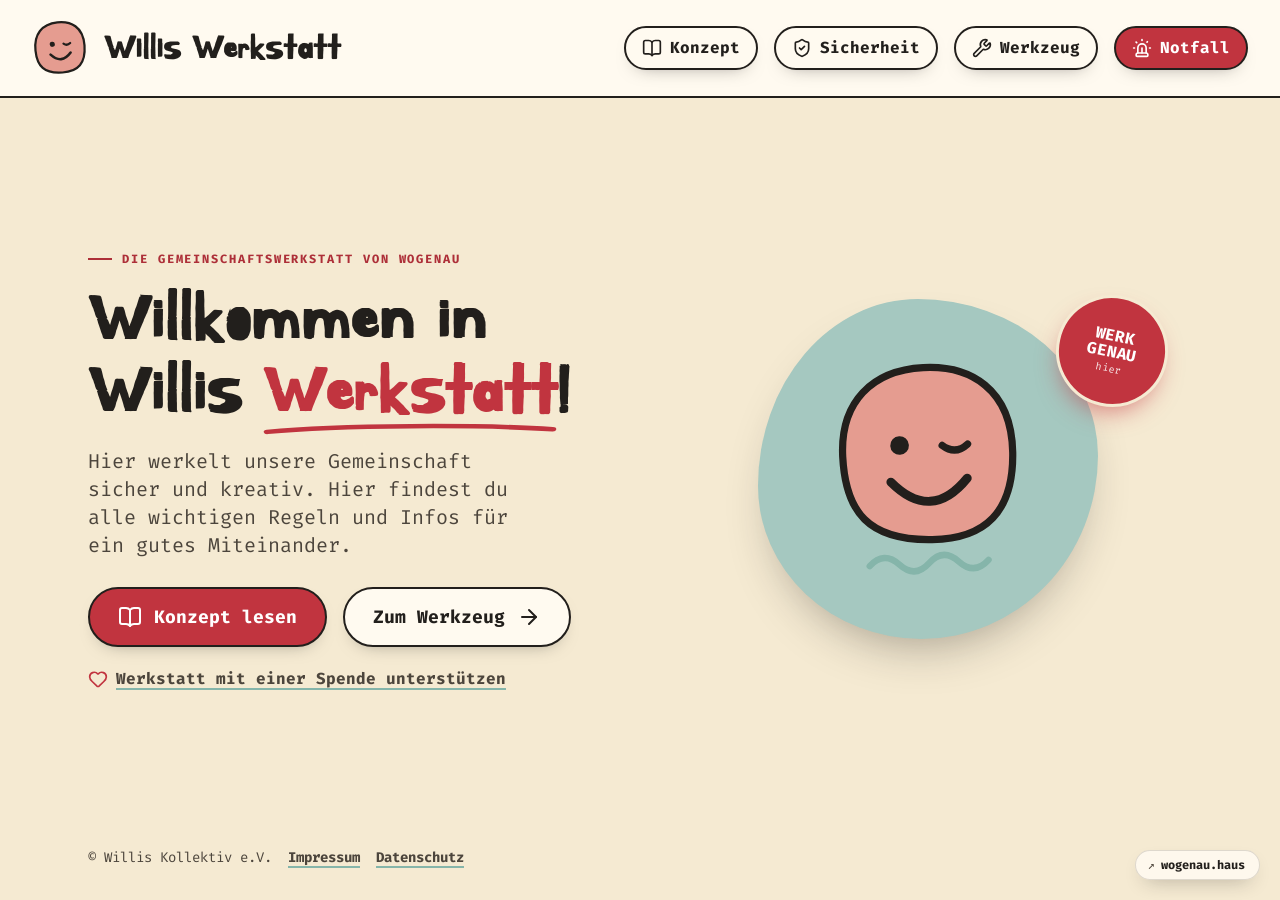
==== commit 911e9726: "Impressum ergänzen, Datenschutz mit Vereinsdaten und kürzer - Neues Impressum (#impressum, Footer-Li" ====
--- a/index.html
+++ b/index.html
@@ -764,7 +764,6 @@
         </section>
 
         <!-- ==================== VIEW: DATENSCHUTZ ==================== -->
-        <!-- Platzhalter (.ph) vor dem Veröffentlichen mit den Vereinsdaten füllen -->
         <section id="view-datenschutz" class="view">
             <div class="flex items-center gap-4 mb-6">
                 <div class="bg-mint p-2.5 brutal-box box-shadow-none" style="box-shadow: 3px 3px 0px #221f1c;">
@@ -788,30 +787,44 @@
             </div>
 
             <div class="brutal-box bg-card p-5 md:p-7 legal">
-                <h3>1. Verantwortlich</h3>
-                <p>Willis Kollektiv e.V.<br>
-                   <span class="ph">[Straße und Hausnummer]</span><br>
-                   <span class="ph">[PLZ Ort]</span><br>
-                   E-Mail: <span class="ph">[E-Mail-Adresse]</span></p>
-
-                <h3>2. Hosting über GitHub Pages</h3>
-                <p>Diese Website wird über <b>GitHub Pages</b> bereitgestellt. Anbieter ist die GitHub, Inc., 88 Colin P. Kelly Jr. St., San Francisco, CA 94107, USA.</p>
-                <p>Beim Aufruf überträgt dein Browser technisch notwendige Daten an den Server, etwa <b>IP-Adresse</b>, Datum und Uhrzeit, die aufgerufene Datei und Angaben zum Browser. GitHub protokolliert und speichert die IP-Adresse von Besucher*innen <b>aus Sicherheitsgründen</b> – unabhängig davon, ob du bei GitHub angemeldet bist.</p>
-                <p>Rechtsgrundlage ist Art. 6 Abs. 1 lit. f DSGVO: Wir haben ein berechtigtes Interesse daran, die Website sicher und zuverlässig bereitzustellen. Die Daten können in die USA übermittelt werden; GitHub nimmt am <b>EU-U.S. Data Privacy Framework</b> teil, für das ein Angemessenheitsbeschluss der EU-Kommission besteht (Art. 45 DSGVO). Wie lange GitHub die Daten speichert, legt GitHub fest – Details in der <a href="https://docs.github.com/de/site-policy/privacy-policies/github-general-privacy-statement" target="_blank" rel="noopener">Datenschutzerklärung von GitHub</a>.</p>
-
-                <h3>3. Keine Cookies, kein Tracking</h3>
-                <p>Diese Website setzt <b>keine Cookies</b>, speichert nichts in deinem Browser und bindet <b>keine Analyse-, Werbe- oder Social-Media-Dienste</b> ein. Schriften, Icons und Gestaltung werden von dieser Website selbst geladen; dabei werden keine Daten an Dritte übertragen.</p>
-
-                <h3>4. Spenden und externe Links</h3>
-                <p>Der Spenden-Button und der QR-Code führen zum <b>PayPal-Pool</b> der Werkstatt. Der QR-Code enthält nur diesen Link. Daten werden erst übertragen, wenn du den Link öffnest – dann bist du bei PayPal (PayPal (Europe) S.à r.l. et Cie, S.C.A., Luxemburg), und es gilt die <a href="https://www.paypal.com/de/legalhub/privacy-full" target="_blank" rel="noopener">Datenschutzerklärung von PayPal</a>.</p>
-                <p>Das Gleiche gilt für andere Links, z. B. zu wogenau.haus oder zur KMK: Erst beim Klick verlässt du diese Website, und es gelten die Bestimmungen der jeweiligen Seite.</p>
-
-                <h3>5. Kontakt</h3>
-                <p>Wenn du uns per E-Mail schreibst, verarbeiten wir deine Angaben, um deine Anfrage zu beantworten (Art. 6 Abs. 1 lit. b bzw. f DSGVO), und löschen sie, wenn sie dafür nicht mehr nötig sind.</p>
-
-                <h3>6. Deine Rechte</h3>
-                <p>Du hast das Recht auf <b>Auskunft</b> (Art. 15 DSGVO), <b>Berichtigung</b> (Art. 16), <b>Löschung</b> (Art. 17), <b>Einschränkung der Verarbeitung</b> (Art. 18), <b>Datenübertragbarkeit</b> (Art. 20) und <b>Widerspruch</b> gegen Verarbeitungen auf Grundlage berechtigter Interessen (Art. 21). Wende dich dafür an die oben genannte Adresse.</p>
-                <p>Außerdem kannst du dich bei einer Datenschutz-Aufsichtsbehörde beschweren. Für uns zuständig ist das <b>Bayerische Landesamt für Datenschutzaufsicht</b> (BayLDA), Promenade 18, 91522 Ansbach, <a href="https://www.lda.bayern.de" target="_blank" rel="noopener">www.lda.bayern.de</a>.</p>
+                <h3>Verantwortlich</h3>
+                <p>Willis Kollektiv e.V., Schmiedgasse 9, 86150 Augsburg<br>
+                   E-Mail: <a href="mailto:williskollektiv@web.de">williskollektiv@web.de</a></p>
+
+                <h3>Hosting (GitHub Pages)</h3>
+                <p>Die Website liegt bei GitHub Pages (GitHub, Inc., 88 Colin P. Kelly Jr. St., San Francisco, CA 94107, USA). Beim Aufruf überträgt dein Browser technisch nötige Daten (<b>IP-Adresse</b>, Zeitpunkt, aufgerufene Datei, Browserangaben); GitHub speichert die IP-Adresse <b>aus Sicherheitsgründen</b>.</p>
+                <p>Rechtsgrundlage: Art. 6 Abs. 1 lit. f DSGVO (sicherer, zuverlässiger Betrieb). Übermittlung in die USA auf Grundlage des <b>EU-U.S. Data Privacy Framework</b> (Art. 45 DSGVO). Speicherdauer laut GitHub, siehe <a href="https://docs.github.com/de/site-policy/privacy-policies/github-general-privacy-statement" target="_blank" rel="noopener">Datenschutzerklärung von GitHub</a>.</p>
+
+                <h3>Spenden und Links</h3>
+                <p>Spenden-Button und QR-Code führen zum <b>PayPal-Pool</b>. Daten fließen erst, wenn du den Link öffnest; dann gilt die <a href="https://www.paypal.com/de/legalhub/privacy-full" target="_blank" rel="noopener">Datenschutzerklärung von PayPal</a> (PayPal (Europe) S.à r.l. et Cie, S.C.A., Luxemburg). Das gilt genauso für alle anderen externen Links.</p>
+
+                <h3>Kontakt</h3>
+                <p>Schreibst du uns, nutzen wir deine Angaben nur für die Antwort (Art. 6 Abs. 1 lit. b bzw. f DSGVO) und löschen sie danach.</p>
+
+                <h3>Deine Rechte</h3>
+                <p><b>Auskunft, Berichtigung, Löschung, Einschränkung, Datenübertragbarkeit und Widerspruch</b> (Art. 15–18, 20, 21 DSGVO) – melde dich einfach bei uns. Beschweren kannst du dich beim <b>Bayerischen Landesamt für Datenschutzaufsicht</b>, Promenade 18, 91522 Ansbach, <a href="https://www.lda.bayern.de" target="_blank" rel="noopener">www.lda.bayern.de</a>.</p>
+            </div>
+        </section>
+
+        <!-- ==================== VIEW: IMPRESSUM ==================== -->
+        <!-- Platzhalter (.ph) vor dem Veröffentlichen mit den Vereinsdaten füllen -->
+        <section id="view-impressum" class="view">
+            <div class="flex items-center gap-4 mb-6">
+                <div class="bg-mint p-2.5 brutal-box box-shadow-none" style="box-shadow: 3px 3px 0px #221f1c;">
+                    <i data-lucide="landmark" class="w-8 h-8" stroke-width="2.5"></i>
+                </div>
+                <div>
+                    <h2 class="text-3xl md:text-4xl font-black tracking-tight">Impressum</h2>
+                    <p class="text-sm md:text-base font-normal text-ink-soft">Angaben gemäß § 5 DDG</p>
+                </div>
+            </div>
+
+            <div class="brutal-box bg-card p-5 md:p-7 legal">
+                <p><b>Willis Kollektiv e.V.</b><br>
+                   Schmiedgasse 9, 86150 Augsburg</p>
+                <p>Vertreten durch den Vorstand: <span class="ph">[Vor- und Nachname(n)]</span></p>
+                <p>E-Mail: <a href="mailto:williskollektiv@web.de">williskollektiv@web.de</a></p>
+                <p>Vereinsregister: <span class="ph">[Amtsgericht …]</span>, <span class="ph">[VR …]</span></p>
             </div>
         </section>
 
@@ -820,6 +833,7 @@
     <!-- Footer: rechtliche Links -->
     <footer class="w-full max-w-6xl mx-auto px-4 md:px-6 pt-2 pb-6 md:pb-8 flex flex-wrap items-center gap-x-4 gap-y-1 text-sm text-ink-soft">
         <span>© Willis Kollektiv e.V.</span>
+        <a href="#impressum" onclick="switchView('impressum'); return false;" class="font-bold underline decoration-2 underline-offset-4 decoration-mint-dk hover:text-ink">Impressum</a>
         <a href="#datenschutz" onclick="switchView('datenschutz'); return false;" class="font-bold underline decoration-2 underline-offset-4 decoration-mint-dk hover:text-ink">Datenschutz</a>
     </footer>
 
@@ -922,13 +936,17 @@
                 if(mobBtn) mobBtn.classList.add('active-nav');
             }
             
-            // Nur Datenschutz ist direkt verlinkbar (z. B. werkstatt.wogenau.haus/#datenschutz)
-            const hash = viewId === 'datenschutz' ? '#datenschutz' : '';
-            if (location.hash !== hash) history.replaceState(null, '', location.pathname + hash);
+            setHash(viewHash[viewId] ? '#' + viewHash[viewId] : '');
 
             window.scrollTo(0, 0);
         }
-        if (location.hash === '#datenschutz') switchView('datenschutz');
+
+        // Adressen der Ansichten, z. B. werkstatt.wogenau.haus/#sicherheit
+        // Werkzeuge zusätzlich einzeln: #werkzeug/<id> (für die QR-Aufkleber an den Geräten)
+        const viewHash = { konzept: 'konzept', sicherheit: 'sicherheit', maschinen: 'werkzeug', notfall: 'notfall', datenschutz: 'datenschutz', impressum: 'impressum' };
+        function setHash(hash) {
+            if (location.hash !== hash) history.replaceState(null, '', location.pathname + location.search + hash);
+        }
 
         // --- 2. WERKZEUG (Betriebsanweisungen) ---
         // Kondensat der Betriebsanweisungen (08 Blau, 09 Grün, 10 Handwerkzeuge & Gefahrstoffe, Stand 30.10.2026).
@@ -948,6 +966,29 @@
         const order = { green: 0, blue: 1, werkzeug: 2, stoffe: 3 };
         const byCat = (a, b) => order[a.cat] - order[b.cat];
 
+        // Minderjährige je Werkzeug: Aufsichtsstufe nach Klasse (5./6., 7./8., ab 9.) laut Nutzungshinweis,
+        // sonst Ausschluss bzw. Hinweis aus Nutzungshinweis/Betriebsanweisung
+        const minorAllowed = {
+            akkuschrauber: ['A', 'TS', 'S'], heissklebepistole: ['A', 'TS', 'S'], kompressor: ['A', 'TS', 'S'],
+            exzenterschleifer: ['TS', 'S', 'S'], 'schwing-deltaschleifer': ['TS', 'S', 'S'],
+            werkstattsauger: ['A', 'TS', 'S'], oszillationswerkzeug: ['A', 'TS', 'TS']
+        };
+        const minorNote = {
+            schlagbohrmaschine: ['no', 'Keine Benutzung durch Minderjährige (Betriebsanweisung).'],
+            'akkus-ladegeraete': ['no', 'Kein Laden durch Minderjährige.'],
+            handwerkzeug: ['hand', 'Nur Handwerkzeuge, die Alter und Erfahrung angemessen sind. Vor der 5. Klasse nur geeignete Handwerkzeuge – besondere Vorsicht bei Stemmeisen und Handsägen.'],
+            fahrrad: ['hand', 'Nur beaufsichtigt; Minderjährigen-Aushang beachten.']
+        };
+        function minorInfo(t) {
+            if (isTopic(t)) return null;
+            if (minorAllowed[t.id]) return { type: 'ok', levels: minorAllowed[t.id] };
+            if (minorNote[t.id]) return { type: minorNote[t.id][0], text: minorNote[t.id][1] };
+            if (t.cat === 'blue') return { type: 'no', text: 'Alle Maschinen der Kategorie Blau sind für Minderjährige ausgeschlossen.' };
+            return { type: 'no', text: 'Nicht im Nutzungshinweis aufgeführt – damit für Minderjährige ausgeschlossen.' };
+        }
+        // Schutzzeichen als Mini-Symbole auf den Karten
+        const signRow = t => t.signs.length ? `<span class="flex items-center gap-1.5">${t.signs.map(sg => `<img src="img/zeichen/${sg[0]}.jpg" alt="" title="${esc(sg[1])}" class="w-7 h-7" style="mix-blend-mode: multiply;">`).join('')}<span class="sr-only">Schutz: ${esc(t.signs.map(sg => sg[1]).join(', '))}</span></span>` : '';
+
         document.getElementById('tool-grid').innerHTML = tools.filter(t => t.vorhanden && !isTopic(t)).sort(byCat).map(t => `
             <button type="button" onclick="openModal('${t.id}')" aria-haspopup="dialog" class="brutal-box ${cats[t.cat].bg} p-5 text-left w-full flex flex-col gap-4 hover:-translate-y-1 transition-transform">
                 <div class="flex justify-between items-start w-full pb-3" style="border-bottom: 3px solid #221f1c;">
@@ -957,6 +998,10 @@
                 <div>
                     <h4 class="font-bold text-xl tracking-tight leading-tight mb-1">${t.name}${t.anzahl ? ` <span class="text-base font-normal">· ${t.anzahl}</span>` : ''}</h4>
                     <p class="font-bold text-sm underline decoration-2 underline-offset-4">Kurzfassung lesen &rarr;</p>
+                </div>
+                <div class="flex items-center justify-between gap-2 w-full mt-auto">
+                    ${signRow(t)}
+                    ${minorInfo(t)?.type === 'ok' ? `<span class="inline-flex items-center gap-1 bg-white rounded-full px-2 py-1 text-xs font-bold shrink-0" style="border: 2px solid #221f1c;" title="Für Minderjährige unter Aufsicht erlaubt"><i data-lucide="graduation-cap" class="w-4 h-4" aria-hidden="true"></i><span class="sr-only">Für Minderjährige unter Aufsicht erlaubt</span><span aria-hidden="true">U18</span></span>` : ''}
                 </div>
             </button>`).join('');
 
@@ -978,6 +1023,31 @@
             </button>`).join('');
         renderIcons();
 
+        function minorBox(t) {
+            const m = minorInfo(t);
+            if (!m) return '';
+            const link = `<button type="button" onclick="closeModal(); location.hash = 'minderjaehrige';" class="font-bold underline decoration-2 underline-offset-2 text-wred-dk hover:text-wred">Nutzungshinweis Minderjährige</button>`;
+            if (m.type === 'no') return `
+                <div class="flex items-start gap-2 bg-card rounded-xl p-3 mb-4" style="border: 2px dashed #4c453c;">
+                    <i data-lucide="ban" class="w-5 h-5 mt-0.5 shrink-0 text-wred-dk" aria-hidden="true"></i>
+                    <p class="font-normal"><b>Minderjährige:</b> ${m.text}</p>
+                </div>`;
+            if (m.type === 'hand') return `
+                <div class="flex items-start gap-2 bg-honeyw rounded-xl p-3 mb-4" style="border: 2px solid #221f1c;">
+                    <i data-lucide="graduation-cap" class="w-5 h-5 mt-0.5 shrink-0" aria-hidden="true"></i>
+                    <p class="font-normal"><b>Minderjährige:</b> ${m.text} Siehe ${link}.</p>
+                </div>`;
+            return `
+                <div class="bg-honeyw rounded-xl p-3 mb-4" style="border: 2px solid #221f1c;">
+                    <p class="flex items-center gap-2 font-bold mb-2"><i data-lucide="graduation-cap" class="w-5 h-5 shrink-0" aria-hidden="true"></i>Minderjährige: unter Aufsicht erlaubt</p>
+                    <div class="grid grid-cols-3 gap-2 text-center text-xs font-bold mb-2">
+                        ${['5./6. Klasse', '7./8. Klasse', 'ab 9. Klasse'].map((k, i) => `<div class="flex flex-col items-center gap-1"><span>${k}</span>${minorBadge(m.levels[i])}</div>`).join('')}
+                    </div>
+                    <p class="text-xs font-normal">${[...new Set(m.levels)].map(v => `<b>${v}</b> = ${minorLevel[v].desc}`).join(' · ')}</p>
+                    <p class="text-xs font-normal mt-1">Nur mit eingewiesener erwachsener Begleitperson aus der Bewohnerschaft und <b>Zustimmung der Sorgeberechtigten</b>. Siehe ${link}.</p>
+                </div>`;
+        }
+
         // --- 4. MODAL LOGIK ---
         const modal = document.getElementById('modal');
         const modalContent = document.getElementById('modal-content');
@@ -988,6 +1058,7 @@
             modalContent.style.maxWidth = '760px';
             const t = tools.find(x => x.id === toolId);
             const c = cats[t.cat];
+            setHash('#werkzeug/' + t.id);
             const sign = (file, caption) => `<figure class="sign"><img src="img/zeichen/${file}.jpg" alt=""><figcaption>${esc(caption)}</figcaption></figure>`;
 
             const full = t.ba.sections.map(s => `
@@ -1014,6 +1085,8 @@
 
                 <div class="p-5 md:p-6 overflow-y-auto" style="max-height: 72vh;">
                     ${t.zugang ? `<p class="flex items-start gap-2 bg-mintw rounded-xl p-3 mb-4 font-bold" style="border: 2px solid #221f1c;"><i data-lucide="key-round" class="w-5 h-5 mt-0.5 shrink-0" aria-hidden="true"></i><span>${esc(t.zugang)}</span></p>` : ''}
+
+                    ${minorBox(t)}
 
                     <div class="flex items-center gap-4 bg-lachsw rounded-xl p-3 mb-4" style="border: 2px solid #221f1c;">
                         ${t.gefahr.sign ? `<img src="img/zeichen/${t.gefahr.sign}.jpg" alt="Warnzeichen" class="w-12 h-12 shrink-0" style="mix-blend-mode: multiply;">` : ''}
@@ -1049,6 +1122,7 @@
         function closeModal() {
             modal.style.display = 'none';
             document.body.style.overflow = 'auto';
+            if (location.hash.startsWith('#werkzeug/')) setHash('#werkzeug');
             // Fokus zurück auf das auslösende Element
             if (lastFocusedElement && typeof lastFocusedElement.focus === 'function') {
                 lastFocusedElement.focus();
@@ -1131,6 +1205,23 @@
             }
         });
 
+
+        // --- ADRESSEN: Ansicht bzw. Werkzeug aus der URL öffnen ---
+        function route() {
+            const [view, sub] = decodeURIComponent(location.hash.slice(1)).split('/');
+            if (view === 'minderjaehrige') {
+                switchView('konzept');
+                setHash('#minderjaehrige');
+                document.getElementById('minderjaehrige').scrollIntoView();
+                return;
+            }
+            const viewId = Object.keys(viewHash).find(k => viewHash[k] === view);
+            if (!viewId) return;
+            switchView(viewId);
+            if (viewId === 'maschinen' && sub && tools.some(t => t.id === sub)) openModal(sub);
+        }
+        route();
+        window.addEventListener('hashchange', route);
     </script>
 </body>
 </html>
--- a/css/site.css
+++ b/css/site.css
@@ -1,3 +1,3 @@
 @font-face{font-family:Fira Code;font-style:normal;font-display:swap;font-weight:300 700;src:url(../fonts/fira-code-latin-wght-normal.woff2) format("woff2-variations"),url(../fonts/fira-code-latin-wght-normal.woff2) format("woff2");unicode-range:u+00??,u+0131,u+0152-0153,u+02bb-02bc,u+02c6,u+02da,u+02dc,u+0304,u+0308,u+0329,u+2000-206f,u+20ac,u+2122,u+2191,u+2193,u+2212,u+2215,u+feff,u+fffd}@font-face{font-family:Fira Code;font-style:normal;font-display:swap;font-weight:300 700;src:url(../fonts/fira-code-latin-ext-wght-normal.woff2) format("woff2-variations"),url(../fonts/fira-code-latin-ext-wght-normal.woff2) format("woff2");unicode-range:u+0100-02ba,u+02bd-02c5,u+02c7-02cc,u+02ce-02d7,u+02dd-02ff,u+0304,u+0308,u+0329,u+1d00-1dbf,u+1e00-1e9f,u+1ef2-1eff,u+2020,u+20a0-20ab,u+20ad-20c0,u+2113,u+2c60-2c7f,u+a720-a7ff}@font-face{font-family:Kirang Haerang;font-style:normal;font-display:swap;font-weight:400;src:url(../fonts/kirang-haerang-latin-400-normal.woff2) format("woff2")}*,:after,:before{--tw-border-spacing-x:0;--tw-border-spacing-y:0;--tw-translate-x:0;--tw-translate-y:0;--tw-rotate:0;--tw-skew-x:0;--tw-skew-y:0;--tw-scale-x:1;--tw-scale-y:1;--tw-pan-x: ;--tw-pan-y: ;--tw-pinch-zoom: ;--tw-scroll-snap-strictness:proximity;--tw-gradient-from-position: ;--tw-gradient-via-position: ;--tw-gradient-to-position: ;--tw-ordinal: ;--tw-slashed-zero: ;--tw-numeric-figure: ;--tw-numeric-spacing: ;--tw-numeric-fraction: ;--tw-ring-inset: ;--tw-ring-offset-width:0px;--tw-ring-offset-color:#fff;--tw-ring-color:rgba(59,130,246,.5);--tw-ring-offset-shadow:0 0 #0000;--tw-ring-shadow:0 0 #0000;--tw-shadow:0 0 #0000;--tw-shadow-colored:0 0 #0000;--tw-blur: ;--tw-brightness: ;--tw-contrast: ;--tw-grayscale: ;--tw-hue-rotate: ;--tw-invert: ;--tw-saturate: ;--tw-sepia: ;--tw-drop-shadow: ;--tw-backdrop-blur: ;--tw-backdrop-brightness: ;--tw-backdrop-contrast: ;--tw-backdrop-grayscale: ;--tw-backdrop-hue-rotate: ;--tw-backdrop-invert: ;--tw-backdrop-opacity: ;--tw-backdrop-saturate: ;--tw-backdrop-sepia: ;--tw-contain-size: ;--tw-contain-layout: ;--tw-contain-paint: ;--tw-contain-style: }::backdrop{--tw-border-spacing-x:0;--tw-border-spacing-y:0;--tw-translate-x:0;--tw-translate-y:0;--tw-rotate:0;--tw-skew-x:0;--tw-skew-y:0;--tw-scale-x:1;--tw-scale-y:1;--tw-pan-x: ;--tw-pan-y: ;--tw-pinch-zoom: ;--tw-scroll-snap-strictness:proximity;--tw-gradient-from-position: ;--tw-gradient-via-position: ;--tw-gradient-to-position: ;--tw-ordinal: ;--tw-slashed-zero: ;--tw-numeric-figure: ;--tw-numeric-spacing: ;--tw-numeric-fraction: ;--tw-ring-inset: ;--tw-ring-offset-width:0px;--tw-ring-offset-color:#fff;--tw-ring-color:rgba(59,130,246,.5);--tw-ring-offset-shadow:0 0 #0000;--tw-ring-shadow:0 0 #0000;--tw-shadow:0 0 #0000;--tw-shadow-colored:0 0 #0000;--tw-blur: ;--tw-brightness: ;--tw-contrast: ;--tw-grayscale: ;--tw-hue-rotate: ;--tw-invert: ;--tw-saturate: ;--tw-sepia: ;--tw-drop-shadow: ;--tw-backdrop-blur: ;--tw-backdrop-brightness: ;--tw-backdrop-contrast: ;--tw-backdrop-grayscale: ;--tw-backdrop-hue-rotate: ;--tw-backdrop-invert: ;--tw-backdrop-opacity: ;--tw-backdrop-saturate: ;--tw-backdrop-sepia: ;--tw-contain-size: ;--tw-contain-layout: ;--tw-contain-paint: ;--tw-contain-style: }
 
-/*! tailwindcss v3.4.19 | MIT License | https://tailwindcss.com*/*,:after,:before{box-sizing:border-box;border:0 solid #e5e7eb}:after,:before{--tw-content:""}:host,html{line-height:1.5;-webkit-text-size-adjust:100%;-moz-tab-size:4;-o-tab-size:4;tab-size:4;font-family:ui-sans-serif,system-ui,sans-serif,Apple Color Emoji,Segoe UI Emoji,Segoe UI Symbol,Noto Color Emoji;font-feature-settings:normal;font-variation-settings:normal;-webkit-tap-highlight-color:transparent}body{margin:0;line-height:inherit}hr{height:0;color:inherit;border-top-width:1px}abbr:where([title]){-webkit-text-decoration:underline dotted;text-decoration:underline dotted}h1,h2,h3,h4,h5,h6{font-size:inherit;font-weight:inherit}a{color:inherit;text-decoration:inherit}b,strong{font-weight:bolder}code,kbd,pre,samp{font-family:ui-monospace,SFMono-Regular,Menlo,Monaco,Consolas,Liberation Mono,Courier New,monospace;font-feature-settings:normal;font-variation-settings:normal;font-size:1em}small{font-size:80%}sub,sup{font-size:75%;line-height:0;position:relative;vertical-align:baseline}sub{bottom:-.25em}sup{top:-.5em}table{text-indent:0;border-color:inherit;border-collapse:collapse}button,input,optgroup,select,textarea{font-family:inherit;font-feature-settings:inherit;font-variation-settings:inherit;font-size:100%;font-weight:inherit;line-height:inherit;letter-spacing:inherit;color:inherit;margin:0;padding:0}button,select{text-transform:none}button,input:where([type=button]),input:where([type=reset]),input:where([type=submit]){-webkit-appearance:button;background-color:transparent;background-image:none}:-moz-focusring{outline:auto}:-moz-ui-invalid{box-shadow:none}progress{vertical-align:baseline}::-webkit-inner-spin-button,::-webkit-outer-spin-button{height:auto}[type=search]{-webkit-appearance:textfield;outline-offset:-2px}::-webkit-search-decoration{-webkit-appearance:none}::-webkit-file-upload-button{-webkit-appearance:button;font:inherit}summary{display:list-item}blockquote,dd,dl,figure,h1,h2,h3,h4,h5,h6,hr,p,pre{margin:0}fieldset{margin:0}fieldset,legend{padding:0}menu,ol,ul{list-style:none;margin:0;padding:0}dialog{padding:0}textarea{resize:vertical}input::-moz-placeholder,textarea::-moz-placeholder{opacity:1;color:#9ca3af}input::placeholder,textarea::placeholder{opacity:1;color:#9ca3af}[role=button],button{cursor:pointer}:disabled{cursor:default}audio,canvas,embed,iframe,img,object,svg,video{display:block;vertical-align:middle}img,video{max-width:100%;height:auto}[hidden]:where(:not([hidden=until-found])){display:none}.sr-only{position:absolute;width:1px;height:1px;padding:0;margin:-1px;overflow:hidden;clip:rect(0,0,0,0);white-space:nowrap;border-width:0}.fixed{position:fixed}.absolute{position:absolute}.relative{position:relative}.sticky{position:sticky}.inset-0{inset:0}.-top-1{top:-.25rem}.bottom-0{bottom:0}.bottom-5{bottom:1.25rem}.right-2{right:.5rem}.right-5{right:1.25rem}.top-0{top:0}.z-40{z-index:40}.z-50{z-index:50}.order-1{order:1}.order-2{order:2}.mx-auto{margin-left:auto;margin-right:auto}.my-4{margin-top:1rem;margin-bottom:1rem}.mb-1{margin-bottom:.25rem}.mb-10{margin-bottom:2.5rem}.mb-12{margin-bottom:3rem}.mb-2{margin-bottom:.5rem}.mb-3{margin-bottom:.75rem}.mb-4{margin-bottom:1rem}.mb-5{margin-bottom:1.25rem}.mb-6{margin-bottom:1.5rem}.mb-7{margin-bottom:1.75rem}.mb-8{margin-bottom:2rem}.ml-1{margin-left:.25rem}.mt-0\.5{margin-top:.125rem}.mt-1{margin-top:.25rem}.mt-3{margin-top:.75rem}.mt-4{margin-top:1rem}.mt-5{margin-top:1.25rem}.mt-6{margin-top:1.5rem}.block{display:block}.flex{display:flex}.inline-flex{display:inline-flex}.table{display:table}.grid{display:grid}.hidden{display:none}.h-0\.5{height:.125rem}.h-10{height:2.5rem}.h-11{height:2.75rem}.h-12{height:3rem}.h-24{height:6rem}.h-4{height:1rem}.h-5{height:1.25rem}.h-6{height:1.5rem}.h-7{height:1.75rem}.h-8{height:2rem}.h-9{height:2.25rem}.h-auto{height:auto}.h-full{height:100%}.min-h-screen{min-height:100vh}.w-10{width:2.5rem}.w-11{width:2.75rem}.w-12{width:3rem}.w-24{width:6rem}.w-3\/4{width:75%}.w-4{width:1rem}.w-5{width:1.25rem}.w-6{width:1.5rem}.w-7{width:1.75rem}.w-8{width:2rem}.w-9{width:2.25rem}.w-full{width:100%}.min-w-0{min-width:0}.min-w-\[2\.5rem\]{min-width:2.5rem}.max-w-2xl{max-width:42rem}.max-w-3xl{max-width:48rem}.max-w-6xl{max-width:72rem}.max-w-\[300px\]{max-width:300px}.max-w-md{max-width:28rem}.flex-1{flex:1 1 0%}.flex-shrink{flex-shrink:1}.shrink-0{flex-shrink:0}.flex-grow{flex-grow:1}.border-collapse{border-collapse:collapse}.origin-center{transform-origin:center}.-rotate-3{--tw-rotate:-3deg}.-rotate-3,.-rotate-6{transform:translate(var(--tw-translate-x),var(--tw-translate-y)) rotate(var(--tw-rotate)) skewX(var(--tw-skew-x)) skewY(var(--tw-skew-y)) scaleX(var(--tw-scale-x)) scaleY(var(--tw-scale-y))}.-rotate-6{--tw-rotate:-6deg}.rotate-1{--tw-rotate:1deg}.rotate-1,.rotate-12{transform:translate(var(--tw-translate-x),var(--tw-translate-y)) rotate(var(--tw-rotate)) skewX(var(--tw-skew-x)) skewY(var(--tw-skew-y)) scaleX(var(--tw-scale-x)) scaleY(var(--tw-scale-y))}.rotate-12{--tw-rotate:12deg}.transform{transform:translate(var(--tw-translate-x),var(--tw-translate-y)) rotate(var(--tw-rotate)) skewX(var(--tw-skew-x)) skewY(var(--tw-skew-y)) scaleX(var(--tw-scale-x)) scaleY(var(--tw-scale-y))}@keyframes pulse{50%{opacity:.5}}.animate-pulse{animation:pulse 2s cubic-bezier(.4,0,.6,1) infinite}.cursor-pointer{cursor:pointer}.scroll-mt-28{scroll-margin-top:7rem}.grid-cols-1{grid-template-columns:repeat(1,minmax(0,1fr))}.grid-cols-2{grid-template-columns:repeat(2,minmax(0,1fr))}.flex-col{flex-direction:column}.flex-wrap{flex-wrap:wrap}.items-start{align-items:flex-start}.items-center{align-items:center}.justify-center{justify-content:center}.justify-between{justify-content:space-between}.justify-around{justify-content:space-around}.gap-1{gap:.25rem}.gap-1\.5{gap:.375rem}.gap-2{gap:.5rem}.gap-2\.5{gap:.625rem}.gap-3{gap:.75rem}.gap-4{gap:1rem}.gap-5{gap:1.25rem}.gap-6{gap:1.5rem}.gap-8{gap:2rem}.gap-x-4{-moz-column-gap:1rem;column-gap:1rem}.gap-x-6{-moz-column-gap:1.5rem;column-gap:1.5rem}.gap-y-1{row-gap:.25rem}.gap-y-2{row-gap:.5rem}.space-y-2>:not([hidden])~:not([hidden]){--tw-space-y-reverse:0;margin-top:calc(.5rem*(1 - var(--tw-space-y-reverse)));margin-bottom:calc(.5rem*var(--tw-space-y-reverse))}.space-y-3>:not([hidden])~:not([hidden]){--tw-space-y-reverse:0;margin-top:calc(.75rem*(1 - var(--tw-space-y-reverse)));margin-bottom:calc(.75rem*var(--tw-space-y-reverse))}.space-y-5>:not([hidden])~:not([hidden]){--tw-space-y-reverse:0;margin-top:calc(1.25rem*(1 - var(--tw-space-y-reverse)));margin-bottom:calc(1.25rem*var(--tw-space-y-reverse))}.self-start{align-self:flex-start}.overflow-hidden{overflow:hidden}.overflow-x-auto{overflow-x:auto}.overflow-y-auto{overflow-y:auto}.hyphens-auto{-webkit-hyphens:auto;hyphens:auto}.whitespace-nowrap{white-space:nowrap}.break-words{overflow-wrap:break-word}.rounded-2xl{border-radius:1rem}.rounded-full{border-radius:9999px}.rounded-lg{border-radius:.5rem}.rounded-none{border-radius:0}.rounded-xl{border-radius:.75rem}.border{border-width:1px}.border-0{border-width:0}.border-2{border-width:2px}.border-\[3px\]{border-width:3px}.border-b-2{border-bottom-width:2px}.border-l-2{border-left-width:2px}.border-r-2{border-right-width:2px}.border-t-2{border-top-width:2px}.border-t-4{border-top-width:4px}.border-ink{--tw-border-opacity:1;border-color:rgb(34 31 28/var(--tw-border-opacity,1))}.border-ink\/10{border-color:rgba(34,31,28,.1)}.border-ink\/15{border-color:rgba(34,31,28,.15)}.border-paper{--tw-border-opacity:1;border-color:rgb(245 234 210/var(--tw-border-opacity,1))}.bg-card{--tw-bg-opacity:1;background-color:rgb(255 250 240/var(--tw-bg-opacity,1))}.bg-card\/90{background-color:rgba(255,250,240,.9)}.bg-catblue{--tw-bg-opacity:1;background-color:rgb(127 171 214/var(--tw-bg-opacity,1))}.bg-catgreen{--tw-bg-opacity:1;background-color:rgb(154 199 154/var(--tw-bg-opacity,1))}.bg-honey{background-color:rgb(241 210 122/var(--tw-bg-opacity,1))}.bg-honey,.bg-honeyw{--tw-bg-opacity:1}.bg-honeyw{background-color:rgb(248 234 208/var(--tw-bg-opacity,1))}.bg-ink\/15{background-color:rgba(34,31,28,.15)}.bg-lachs{background-color:rgb(229 156 144/var(--tw-bg-opacity,1))}.bg-lachs,.bg-lachsw{--tw-bg-opacity:1}.bg-lachsw{background-color:rgb(251 238 233/var(--tw-bg-opacity,1))}.bg-mint{background-color:rgb(165 200 192/var(--tw-bg-opacity,1))}.bg-mint,.bg-mintw{--tw-bg-opacity:1}.bg-mintw{background-color:rgb(234 243 240/var(--tw-bg-opacity,1))}.bg-paper\/50{background-color:hsla(41,64%,89%,.5)}.bg-sand{background-color:rgb(231 212 171/var(--tw-bg-opacity,1))}.bg-sand,.bg-sandw{--tw-bg-opacity:1}.bg-sandw{background-color:rgb(244 230 201/var(--tw-bg-opacity,1))}.bg-transparent{background-color:transparent}.bg-white{--tw-bg-opacity:1;background-color:rgb(255 255 255/var(--tw-bg-opacity,1))}.bg-white\/80{background-color:hsla(0,0%,100%,.8)}.bg-white\/90{background-color:hsla(0,0%,100%,.9)}.bg-wred{background-color:rgb(193 52 63/var(--tw-bg-opacity,1))}.bg-wred,.bg-wred-dk{--tw-bg-opacity:1}.bg-wred-dk{background-color:rgb(173 47 56/var(--tw-bg-opacity,1))}.p-0{padding:0}.p-1{padding:.25rem}.p-2{padding:.5rem}.p-2\.5{padding:.625rem}.p-3{padding:.75rem}.p-4{padding:1rem}.p-5{padding:1.25rem}.p-6{padding:1.5rem}.px-2{padding-left:.5rem;padding-right:.5rem}.px-3{padding-left:.75rem;padding-right:.75rem}.px-4{padding-left:1rem;padding-right:1rem}.px-5{padding-left:1.25rem;padding-right:1.25rem}.px-6{padding-left:1.5rem;padding-right:1.5rem}.px-7{padding-left:1.75rem;padding-right:1.75rem}.py-1{padding-top:.25rem;padding-bottom:.25rem}.py-1\.5{padding-top:.375rem;padding-bottom:.375rem}.py-2{padding-top:.5rem;padding-bottom:.5rem}.py-2\.5{padding-top:.625rem;padding-bottom:.625rem}.py-3{padding-top:.75rem;padding-bottom:.75rem}.py-3\.5{padding-top:.875rem;padding-bottom:.875rem}.py-4{padding-top:1rem;padding-bottom:1rem}.pb-2{padding-bottom:.5rem}.pb-3{padding-bottom:.75rem}.pb-4{padding-bottom:1rem}.pb-6{padding-bottom:1.5rem}.pl-3{padding-left:.75rem}.pr-3\.5{padding-right:.875rem}.pt-2{padding-top:.5rem}.text-left{text-align:left}.text-center{text-align:center}.align-baseline{vertical-align:baseline}.align-middle{vertical-align:middle}.text-2xl{font-size:1.5rem;line-height:2rem}.text-3xl{font-size:1.875rem;line-height:2.25rem}.text-5xl{font-size:3rem;line-height:1}.text-6xl{font-size:3.75rem;line-height:1}.text-\[10px\]{font-size:10px}.text-base{font-size:1rem;line-height:1.5rem}.text-lg{font-size:1.125rem;line-height:1.75rem}.text-sm{font-size:.875rem;line-height:1.25rem}.text-xl{font-size:1.25rem;line-height:1.75rem}.text-xs{font-size:.75rem;line-height:1rem}.font-black{font-weight:900}.font-bold{font-weight:700}.font-medium{font-weight:500}.font-normal{font-weight:400}.uppercase{text-transform:uppercase}.leading-\[1\.08\]{line-height:1.08}.leading-none{line-height:1}.leading-snug{line-height:1.375}.leading-tight{line-height:1.25}.tracking-\[0\.16em\]{letter-spacing:.16em}.tracking-tight{letter-spacing:-.025em}.tracking-tighter{letter-spacing:-.05em}.tracking-wide{letter-spacing:.025em}.tracking-widest{letter-spacing:.1em}.text-gray-500{--tw-text-opacity:1;color:rgb(107 114 128/var(--tw-text-opacity,1))}.text-gray-700{--tw-text-opacity:1;color:rgb(55 65 81/var(--tw-text-opacity,1))}.text-ink{--tw-text-opacity:1;color:rgb(34 31 28/var(--tw-text-opacity,1))}.text-ink-soft{--tw-text-opacity:1;color:rgb(76 69 60/var(--tw-text-opacity,1))}.text-white{color:rgb(255 255 255/var(--tw-text-opacity,1))}.text-white,.text-wred{--tw-text-opacity:1}.text-wred{color:rgb(193 52 63/var(--tw-text-opacity,1))}.text-wred-dk{--tw-text-opacity:1;color:rgb(173 47 56/var(--tw-text-opacity,1))}.underline{text-decoration-line:underline}.decoration-mint-dk{text-decoration-color:#85b5aa}.decoration-2{text-decoration-thickness:2px}.underline-offset-2{text-underline-offset:2px}.underline-offset-4{text-underline-offset:4px}.opacity-90{opacity:.9}.outline{outline-style:solid}.filter{filter:var(--tw-blur) var(--tw-brightness) var(--tw-contrast) var(--tw-grayscale) var(--tw-hue-rotate) var(--tw-invert) var(--tw-saturate) var(--tw-sepia) var(--tw-drop-shadow)}.backdrop-blur-sm{--tw-backdrop-blur:blur(4px);-webkit-backdrop-filter:var(--tw-backdrop-blur) var(--tw-backdrop-brightness) var(--tw-backdrop-contrast) var(--tw-backdrop-grayscale) var(--tw-backdrop-hue-rotate) var(--tw-backdrop-invert) var(--tw-backdrop-opacity) var(--tw-backdrop-saturate) var(--tw-backdrop-sepia);backdrop-filter:var(--tw-backdrop-blur) var(--tw-backdrop-brightness) var(--tw-backdrop-contrast) var(--tw-backdrop-grayscale) var(--tw-backdrop-hue-rotate) var(--tw-backdrop-invert) var(--tw-backdrop-opacity) var(--tw-backdrop-saturate) var(--tw-backdrop-sepia)}.transition{transition-property:color,background-color,border-color,text-decoration-color,fill,stroke,opacity,box-shadow,transform,filter,-webkit-backdrop-filter;transition-property:color,background-color,border-color,text-decoration-color,fill,stroke,opacity,box-shadow,transform,filter,backdrop-filter;transition-property:color,background-color,border-color,text-decoration-color,fill,stroke,opacity,box-shadow,transform,filter,backdrop-filter,-webkit-backdrop-filter;transition-timing-function:cubic-bezier(.4,0,.2,1);transition-duration:.15s}.transition-colors{transition-property:color,background-color,border-color,text-decoration-color,fill,stroke;transition-timing-function:cubic-bezier(.4,0,.2,1);transition-duration:.15s}.transition-transform{transition-property:transform;transition-timing-function:cubic-bezier(.4,0,.2,1);transition-duration:.15s}.selection\:bg-mint ::-moz-selection{--tw-bg-opacity:1;background-color:rgb(165 200 192/var(--tw-bg-opacity,1))}.selection\:bg-mint ::selection{--tw-bg-opacity:1;background-color:rgb(165 200 192/var(--tw-bg-opacity,1))}.selection\:text-ink ::-moz-selection{--tw-text-opacity:1;color:rgb(34 31 28/var(--tw-text-opacity,1))}.selection\:text-ink ::selection{--tw-text-opacity:1;color:rgb(34 31 28/var(--tw-text-opacity,1))}.selection\:bg-mint::-moz-selection{--tw-bg-opacity:1;background-color:rgb(165 200 192/var(--tw-bg-opacity,1))}.selection\:bg-mint::selection{--tw-bg-opacity:1;background-color:rgb(165 200 192/var(--tw-bg-opacity,1))}.selection\:text-ink::-moz-selection{--tw-text-opacity:1;color:rgb(34 31 28/var(--tw-text-opacity,1))}.selection\:text-ink::selection{--tw-text-opacity:1;color:rgb(34 31 28/var(--tw-text-opacity,1))}.hover\:-translate-y-1:hover{--tw-translate-y:-0.25rem;transform:translate(var(--tw-translate-x),var(--tw-translate-y)) rotate(var(--tw-rotate)) skewX(var(--tw-skew-x)) skewY(var(--tw-skew-y)) scaleX(var(--tw-scale-x)) scaleY(var(--tw-scale-y))}.hover\:bg-card:hover{--tw-bg-opacity:1;background-color:rgb(255 250 240/var(--tw-bg-opacity,1))}.hover\:text-ink:hover{--tw-text-opacity:1;color:rgb(34 31 28/var(--tw-text-opacity,1))}.hover\:text-wred:hover{--tw-text-opacity:1;color:rgb(193 52 63/var(--tw-text-opacity,1))}.hover\:text-wred-dk:hover{--tw-text-opacity:1;color:rgb(173 47 56/var(--tw-text-opacity,1))}.group:hover .group-hover\:rotate-6{--tw-rotate:6deg;transform:translate(var(--tw-translate-x),var(--tw-translate-y)) rotate(var(--tw-rotate)) skewX(var(--tw-skew-x)) skewY(var(--tw-skew-y)) scaleX(var(--tw-scale-x)) scaleY(var(--tw-scale-y))}@media (min-width:640px){.sm\:col-span-2{grid-column:span 2/span 2}.sm\:grid-cols-2{grid-template-columns:repeat(2,minmax(0,1fr))}.sm\:grid-cols-4{grid-template-columns:repeat(4,minmax(0,1fr))}.sm\:flex-row{flex-direction:row}.sm\:items-center{align-items:center}.sm\:text-2xl{font-size:1.5rem;line-height:2rem}}@media (min-width:768px){.md\:right-6{right:1.5rem}.md\:order-1{order:1}.md\:order-2{order:2}.md\:mx-0{margin-left:0;margin-right:0}.md\:flex{display:flex}.md\:inline-flex{display:inline-flex}.md\:hidden{display:none}.md\:h-14{height:3.5rem}.md\:h-28{height:7rem}.md\:w-14{width:3.5rem}.md\:w-28{width:7rem}.md\:grid-cols-2{grid-template-columns:repeat(2,minmax(0,1fr))}.md\:grid-cols-3{grid-template-columns:repeat(3,minmax(0,1fr))}.md\:flex-row{flex-direction:row}.md\:items-center{align-items:center}.md\:justify-start{justify-content:flex-start}.md\:self-center{align-self:center}.md\:p-5{padding:1.25rem}.md\:p-6{padding:1.5rem}.md\:p-7{padding:1.75rem}.md\:px-6{padding-left:1.5rem;padding-right:1.5rem}.md\:pb-8{padding-bottom:2rem}.md\:text-left{text-align:left}.md\:text-3xl{font-size:1.875rem;line-height:2.25rem}.md\:text-4xl{font-size:2.25rem;line-height:2.5rem}.md\:text-7xl{font-size:4.5rem;line-height:1}.md\:text-base{font-size:1rem;line-height:1.5rem}.md\:text-lg{font-size:1.125rem}.md\:text-lg,.md\:text-xl{line-height:1.75rem}.md\:text-xl{font-size:1.25rem}}@media (min-width:1024px){.lg\:col-span-2{grid-column:span 2/span 2}.lg\:col-span-3{grid-column:span 3/span 3}.lg\:grid-cols-2{grid-template-columns:repeat(2,minmax(0,1fr))}.lg\:grid-cols-3{grid-template-columns:repeat(3,minmax(0,1fr))}.lg\:grid-cols-5{grid-template-columns:repeat(5,minmax(0,1fr))}.lg\:gap-12{gap:3rem}.lg\:gap-4{gap:1rem}.lg\:px-4{padding-left:1rem;padding-right:1rem}.lg\:px-8{padding-left:2rem;padding-right:2rem}}+/*! tailwindcss v3.4.19 | MIT License | https://tailwindcss.com*/*,:after,:before{box-sizing:border-box;border:0 solid #e5e7eb}:after,:before{--tw-content:""}:host,html{line-height:1.5;-webkit-text-size-adjust:100%;-moz-tab-size:4;-o-tab-size:4;tab-size:4;font-family:ui-sans-serif,system-ui,sans-serif,Apple Color Emoji,Segoe UI Emoji,Segoe UI Symbol,Noto Color Emoji;font-feature-settings:normal;font-variation-settings:normal;-webkit-tap-highlight-color:transparent}body{margin:0;line-height:inherit}hr{height:0;color:inherit;border-top-width:1px}abbr:where([title]){-webkit-text-decoration:underline dotted;text-decoration:underline dotted}h1,h2,h3,h4,h5,h6{font-size:inherit;font-weight:inherit}a{color:inherit;text-decoration:inherit}b,strong{font-weight:bolder}code,kbd,pre,samp{font-family:ui-monospace,SFMono-Regular,Menlo,Monaco,Consolas,Liberation Mono,Courier New,monospace;font-feature-settings:normal;font-variation-settings:normal;font-size:1em}small{font-size:80%}sub,sup{font-size:75%;line-height:0;position:relative;vertical-align:baseline}sub{bottom:-.25em}sup{top:-.5em}table{text-indent:0;border-color:inherit;border-collapse:collapse}button,input,optgroup,select,textarea{font-family:inherit;font-feature-settings:inherit;font-variation-settings:inherit;font-size:100%;font-weight:inherit;line-height:inherit;letter-spacing:inherit;color:inherit;margin:0;padding:0}button,select{text-transform:none}button,input:where([type=button]),input:where([type=reset]),input:where([type=submit]){-webkit-appearance:button;background-color:transparent;background-image:none}:-moz-focusring{outline:auto}:-moz-ui-invalid{box-shadow:none}progress{vertical-align:baseline}::-webkit-inner-spin-button,::-webkit-outer-spin-button{height:auto}[type=search]{-webkit-appearance:textfield;outline-offset:-2px}::-webkit-search-decoration{-webkit-appearance:none}::-webkit-file-upload-button{-webkit-appearance:button;font:inherit}summary{display:list-item}blockquote,dd,dl,figure,h1,h2,h3,h4,h5,h6,hr,p,pre{margin:0}fieldset{margin:0}fieldset,legend{padding:0}menu,ol,ul{list-style:none;margin:0;padding:0}dialog{padding:0}textarea{resize:vertical}input::-moz-placeholder,textarea::-moz-placeholder{opacity:1;color:#9ca3af}input::placeholder,textarea::placeholder{opacity:1;color:#9ca3af}[role=button],button{cursor:pointer}:disabled{cursor:default}audio,canvas,embed,iframe,img,object,svg,video{display:block;vertical-align:middle}img,video{max-width:100%;height:auto}[hidden]:where(:not([hidden=until-found])){display:none}.sr-only{position:absolute;width:1px;height:1px;padding:0;margin:-1px;overflow:hidden;clip:rect(0,0,0,0);white-space:nowrap;border-width:0}.fixed{position:fixed}.absolute{position:absolute}.relative{position:relative}.sticky{position:sticky}.inset-0{inset:0}.-top-1{top:-.25rem}.bottom-0{bottom:0}.bottom-5{bottom:1.25rem}.right-2{right:.5rem}.right-5{right:1.25rem}.top-0{top:0}.z-40{z-index:40}.z-50{z-index:50}.order-1{order:1}.order-2{order:2}.mx-auto{margin-left:auto;margin-right:auto}.my-4{margin-top:1rem;margin-bottom:1rem}.mb-1{margin-bottom:.25rem}.mb-10{margin-bottom:2.5rem}.mb-12{margin-bottom:3rem}.mb-2{margin-bottom:.5rem}.mb-3{margin-bottom:.75rem}.mb-4{margin-bottom:1rem}.mb-5{margin-bottom:1.25rem}.mb-6{margin-bottom:1.5rem}.mb-7{margin-bottom:1.75rem}.mb-8{margin-bottom:2rem}.ml-1{margin-left:.25rem}.mt-0\.5{margin-top:.125rem}.mt-1{margin-top:.25rem}.mt-3{margin-top:.75rem}.mt-4{margin-top:1rem}.mt-5{margin-top:1.25rem}.mt-6{margin-top:1.5rem}.mt-auto{margin-top:auto}.block{display:block}.flex{display:flex}.inline-flex{display:inline-flex}.table{display:table}.grid{display:grid}.hidden{display:none}.h-0\.5{height:.125rem}.h-10{height:2.5rem}.h-11{height:2.75rem}.h-12{height:3rem}.h-24{height:6rem}.h-4{height:1rem}.h-5{height:1.25rem}.h-6{height:1.5rem}.h-7{height:1.75rem}.h-8{height:2rem}.h-9{height:2.25rem}.h-auto{height:auto}.h-full{height:100%}.min-h-screen{min-height:100vh}.w-10{width:2.5rem}.w-11{width:2.75rem}.w-12{width:3rem}.w-24{width:6rem}.w-3\/4{width:75%}.w-4{width:1rem}.w-5{width:1.25rem}.w-6{width:1.5rem}.w-7{width:1.75rem}.w-8{width:2rem}.w-9{width:2.25rem}.w-full{width:100%}.min-w-0{min-width:0}.min-w-\[2\.5rem\]{min-width:2.5rem}.max-w-2xl{max-width:42rem}.max-w-3xl{max-width:48rem}.max-w-6xl{max-width:72rem}.max-w-\[300px\]{max-width:300px}.max-w-md{max-width:28rem}.flex-1{flex:1 1 0%}.flex-shrink{flex-shrink:1}.shrink-0{flex-shrink:0}.flex-grow{flex-grow:1}.border-collapse{border-collapse:collapse}.origin-center{transform-origin:center}.-rotate-3{--tw-rotate:-3deg}.-rotate-3,.-rotate-6{transform:translate(var(--tw-translate-x),var(--tw-translate-y)) rotate(var(--tw-rotate)) skewX(var(--tw-skew-x)) skewY(var(--tw-skew-y)) scaleX(var(--tw-scale-x)) scaleY(var(--tw-scale-y))}.-rotate-6{--tw-rotate:-6deg}.rotate-1{--tw-rotate:1deg}.rotate-1,.rotate-12{transform:translate(var(--tw-translate-x),var(--tw-translate-y)) rotate(var(--tw-rotate)) skewX(var(--tw-skew-x)) skewY(var(--tw-skew-y)) scaleX(var(--tw-scale-x)) scaleY(var(--tw-scale-y))}.rotate-12{--tw-rotate:12deg}.transform{transform:translate(var(--tw-translate-x),var(--tw-translate-y)) rotate(var(--tw-rotate)) skewX(var(--tw-skew-x)) skewY(var(--tw-skew-y)) scaleX(var(--tw-scale-x)) scaleY(var(--tw-scale-y))}@keyframes pulse{50%{opacity:.5}}.animate-pulse{animation:pulse 2s cubic-bezier(.4,0,.6,1) infinite}.cursor-pointer{cursor:pointer}.scroll-mt-28{scroll-margin-top:7rem}.grid-cols-1{grid-template-columns:repeat(1,minmax(0,1fr))}.grid-cols-2{grid-template-columns:repeat(2,minmax(0,1fr))}.grid-cols-3{grid-template-columns:repeat(3,minmax(0,1fr))}.flex-col{flex-direction:column}.flex-wrap{flex-wrap:wrap}.items-start{align-items:flex-start}.items-center{align-items:center}.justify-center{justify-content:center}.justify-between{justify-content:space-between}.justify-around{justify-content:space-around}.gap-1{gap:.25rem}.gap-1\.5{gap:.375rem}.gap-2{gap:.5rem}.gap-2\.5{gap:.625rem}.gap-3{gap:.75rem}.gap-4{gap:1rem}.gap-5{gap:1.25rem}.gap-6{gap:1.5rem}.gap-8{gap:2rem}.gap-x-4{-moz-column-gap:1rem;column-gap:1rem}.gap-x-6{-moz-column-gap:1.5rem;column-gap:1.5rem}.gap-y-1{row-gap:.25rem}.gap-y-2{row-gap:.5rem}.space-y-2>:not([hidden])~:not([hidden]){--tw-space-y-reverse:0;margin-top:calc(.5rem*(1 - var(--tw-space-y-reverse)));margin-bottom:calc(.5rem*var(--tw-space-y-reverse))}.space-y-3>:not([hidden])~:not([hidden]){--tw-space-y-reverse:0;margin-top:calc(.75rem*(1 - var(--tw-space-y-reverse)));margin-bottom:calc(.75rem*var(--tw-space-y-reverse))}.space-y-5>:not([hidden])~:not([hidden]){--tw-space-y-reverse:0;margin-top:calc(1.25rem*(1 - var(--tw-space-y-reverse)));margin-bottom:calc(1.25rem*var(--tw-space-y-reverse))}.self-start{align-self:flex-start}.overflow-hidden{overflow:hidden}.overflow-x-auto{overflow-x:auto}.overflow-y-auto{overflow-y:auto}.hyphens-auto{-webkit-hyphens:auto;hyphens:auto}.whitespace-nowrap{white-space:nowrap}.break-words{overflow-wrap:break-word}.rounded-2xl{border-radius:1rem}.rounded-full{border-radius:9999px}.rounded-lg{border-radius:.5rem}.rounded-none{border-radius:0}.rounded-xl{border-radius:.75rem}.border{border-width:1px}.border-0{border-width:0}.border-2{border-width:2px}.border-\[3px\]{border-width:3px}.border-b-2{border-bottom-width:2px}.border-l-2{border-left-width:2px}.border-r-2{border-right-width:2px}.border-t-2{border-top-width:2px}.border-t-4{border-top-width:4px}.border-ink{--tw-border-opacity:1;border-color:rgb(34 31 28/var(--tw-border-opacity,1))}.border-ink\/10{border-color:rgba(34,31,28,.1)}.border-ink\/15{border-color:rgba(34,31,28,.15)}.border-paper{--tw-border-opacity:1;border-color:rgb(245 234 210/var(--tw-border-opacity,1))}.bg-card{--tw-bg-opacity:1;background-color:rgb(255 250 240/var(--tw-bg-opacity,1))}.bg-card\/90{background-color:rgba(255,250,240,.9)}.bg-catblue{--tw-bg-opacity:1;background-color:rgb(127 171 214/var(--tw-bg-opacity,1))}.bg-catgreen{--tw-bg-opacity:1;background-color:rgb(154 199 154/var(--tw-bg-opacity,1))}.bg-honey{background-color:rgb(241 210 122/var(--tw-bg-opacity,1))}.bg-honey,.bg-honeyw{--tw-bg-opacity:1}.bg-honeyw{background-color:rgb(248 234 208/var(--tw-bg-opacity,1))}.bg-ink\/15{background-color:rgba(34,31,28,.15)}.bg-lachs{background-color:rgb(229 156 144/var(--tw-bg-opacity,1))}.bg-lachs,.bg-lachsw{--tw-bg-opacity:1}.bg-lachsw{background-color:rgb(251 238 233/var(--tw-bg-opacity,1))}.bg-mint{background-color:rgb(165 200 192/var(--tw-bg-opacity,1))}.bg-mint,.bg-mintw{--tw-bg-opacity:1}.bg-mintw{background-color:rgb(234 243 240/var(--tw-bg-opacity,1))}.bg-paper\/50{background-color:hsla(41,64%,89%,.5)}.bg-sand{background-color:rgb(231 212 171/var(--tw-bg-opacity,1))}.bg-sand,.bg-sandw{--tw-bg-opacity:1}.bg-sandw{background-color:rgb(244 230 201/var(--tw-bg-opacity,1))}.bg-transparent{background-color:transparent}.bg-white{--tw-bg-opacity:1;background-color:rgb(255 255 255/var(--tw-bg-opacity,1))}.bg-white\/80{background-color:hsla(0,0%,100%,.8)}.bg-white\/90{background-color:hsla(0,0%,100%,.9)}.bg-wred{background-color:rgb(193 52 63/var(--tw-bg-opacity,1))}.bg-wred,.bg-wred-dk{--tw-bg-opacity:1}.bg-wred-dk{background-color:rgb(173 47 56/var(--tw-bg-opacity,1))}.p-0{padding:0}.p-1{padding:.25rem}.p-2{padding:.5rem}.p-2\.5{padding:.625rem}.p-3{padding:.75rem}.p-4{padding:1rem}.p-5{padding:1.25rem}.p-6{padding:1.5rem}.px-2{padding-left:.5rem;padding-right:.5rem}.px-3{padding-left:.75rem;padding-right:.75rem}.px-4{padding-left:1rem;padding-right:1rem}.px-5{padding-left:1.25rem;padding-right:1.25rem}.px-6{padding-left:1.5rem;padding-right:1.5rem}.px-7{padding-left:1.75rem;padding-right:1.75rem}.py-1{padding-top:.25rem;padding-bottom:.25rem}.py-1\.5{padding-top:.375rem;padding-bottom:.375rem}.py-2{padding-top:.5rem;padding-bottom:.5rem}.py-2\.5{padding-top:.625rem;padding-bottom:.625rem}.py-3{padding-top:.75rem;padding-bottom:.75rem}.py-3\.5{padding-top:.875rem;padding-bottom:.875rem}.py-4{padding-top:1rem;padding-bottom:1rem}.pb-2{padding-bottom:.5rem}.pb-3{padding-bottom:.75rem}.pb-4{padding-bottom:1rem}.pb-6{padding-bottom:1.5rem}.pl-3{padding-left:.75rem}.pr-3\.5{padding-right:.875rem}.pt-2{padding-top:.5rem}.text-left{text-align:left}.text-center{text-align:center}.align-baseline{vertical-align:baseline}.align-middle{vertical-align:middle}.text-2xl{font-size:1.5rem;line-height:2rem}.text-3xl{font-size:1.875rem;line-height:2.25rem}.text-5xl{font-size:3rem;line-height:1}.text-6xl{font-size:3.75rem;line-height:1}.text-\[10px\]{font-size:10px}.text-base{font-size:1rem;line-height:1.5rem}.text-lg{font-size:1.125rem;line-height:1.75rem}.text-sm{font-size:.875rem;line-height:1.25rem}.text-xl{font-size:1.25rem;line-height:1.75rem}.text-xs{font-size:.75rem;line-height:1rem}.font-black{font-weight:900}.font-bold{font-weight:700}.font-medium{font-weight:500}.font-normal{font-weight:400}.uppercase{text-transform:uppercase}.leading-\[1\.08\]{line-height:1.08}.leading-none{line-height:1}.leading-snug{line-height:1.375}.leading-tight{line-height:1.25}.tracking-\[0\.16em\]{letter-spacing:.16em}.tracking-tight{letter-spacing:-.025em}.tracking-tighter{letter-spacing:-.05em}.tracking-wide{letter-spacing:.025em}.tracking-widest{letter-spacing:.1em}.text-gray-500{--tw-text-opacity:1;color:rgb(107 114 128/var(--tw-text-opacity,1))}.text-gray-700{--tw-text-opacity:1;color:rgb(55 65 81/var(--tw-text-opacity,1))}.text-ink{--tw-text-opacity:1;color:rgb(34 31 28/var(--tw-text-opacity,1))}.text-ink-soft{--tw-text-opacity:1;color:rgb(76 69 60/var(--tw-text-opacity,1))}.text-white{color:rgb(255 255 255/var(--tw-text-opacity,1))}.text-white,.text-wred{--tw-text-opacity:1}.text-wred{color:rgb(193 52 63/var(--tw-text-opacity,1))}.text-wred-dk{--tw-text-opacity:1;color:rgb(173 47 56/var(--tw-text-opacity,1))}.underline{text-decoration-line:underline}.decoration-mint-dk{text-decoration-color:#85b5aa}.decoration-2{text-decoration-thickness:2px}.underline-offset-2{text-underline-offset:2px}.underline-offset-4{text-underline-offset:4px}.opacity-90{opacity:.9}.outline{outline-style:solid}.filter{filter:var(--tw-blur) var(--tw-brightness) var(--tw-contrast) var(--tw-grayscale) var(--tw-hue-rotate) var(--tw-invert) var(--tw-saturate) var(--tw-sepia) var(--tw-drop-shadow)}.backdrop-blur-sm{--tw-backdrop-blur:blur(4px);-webkit-backdrop-filter:var(--tw-backdrop-blur) var(--tw-backdrop-brightness) var(--tw-backdrop-contrast) var(--tw-backdrop-grayscale) var(--tw-backdrop-hue-rotate) var(--tw-backdrop-invert) var(--tw-backdrop-opacity) var(--tw-backdrop-saturate) var(--tw-backdrop-sepia);backdrop-filter:var(--tw-backdrop-blur) var(--tw-backdrop-brightness) var(--tw-backdrop-contrast) var(--tw-backdrop-grayscale) var(--tw-backdrop-hue-rotate) var(--tw-backdrop-invert) var(--tw-backdrop-opacity) var(--tw-backdrop-saturate) var(--tw-backdrop-sepia)}.transition{transition-property:color,background-color,border-color,text-decoration-color,fill,stroke,opacity,box-shadow,transform,filter,-webkit-backdrop-filter;transition-property:color,background-color,border-color,text-decoration-color,fill,stroke,opacity,box-shadow,transform,filter,backdrop-filter;transition-property:color,background-color,border-color,text-decoration-color,fill,stroke,opacity,box-shadow,transform,filter,backdrop-filter,-webkit-backdrop-filter;transition-timing-function:cubic-bezier(.4,0,.2,1);transition-duration:.15s}.transition-colors{transition-property:color,background-color,border-color,text-decoration-color,fill,stroke;transition-timing-function:cubic-bezier(.4,0,.2,1);transition-duration:.15s}.transition-transform{transition-property:transform;transition-timing-function:cubic-bezier(.4,0,.2,1);transition-duration:.15s}.selection\:bg-mint ::-moz-selection{--tw-bg-opacity:1;background-color:rgb(165 200 192/var(--tw-bg-opacity,1))}.selection\:bg-mint ::selection{--tw-bg-opacity:1;background-color:rgb(165 200 192/var(--tw-bg-opacity,1))}.selection\:text-ink ::-moz-selection{--tw-text-opacity:1;color:rgb(34 31 28/var(--tw-text-opacity,1))}.selection\:text-ink ::selection{--tw-text-opacity:1;color:rgb(34 31 28/var(--tw-text-opacity,1))}.selection\:bg-mint::-moz-selection{--tw-bg-opacity:1;background-color:rgb(165 200 192/var(--tw-bg-opacity,1))}.selection\:bg-mint::selection{--tw-bg-opacity:1;background-color:rgb(165 200 192/var(--tw-bg-opacity,1))}.selection\:text-ink::-moz-selection{--tw-text-opacity:1;color:rgb(34 31 28/var(--tw-text-opacity,1))}.selection\:text-ink::selection{--tw-text-opacity:1;color:rgb(34 31 28/var(--tw-text-opacity,1))}.hover\:-translate-y-1:hover{--tw-translate-y:-0.25rem;transform:translate(var(--tw-translate-x),var(--tw-translate-y)) rotate(var(--tw-rotate)) skewX(var(--tw-skew-x)) skewY(var(--tw-skew-y)) scaleX(var(--tw-scale-x)) scaleY(var(--tw-scale-y))}.hover\:bg-card:hover{--tw-bg-opacity:1;background-color:rgb(255 250 240/var(--tw-bg-opacity,1))}.hover\:text-ink:hover{--tw-text-opacity:1;color:rgb(34 31 28/var(--tw-text-opacity,1))}.hover\:text-wred:hover{--tw-text-opacity:1;color:rgb(193 52 63/var(--tw-text-opacity,1))}.hover\:text-wred-dk:hover{--tw-text-opacity:1;color:rgb(173 47 56/var(--tw-text-opacity,1))}.group:hover .group-hover\:rotate-6{--tw-rotate:6deg;transform:translate(var(--tw-translate-x),var(--tw-translate-y)) rotate(var(--tw-rotate)) skewX(var(--tw-skew-x)) skewY(var(--tw-skew-y)) scaleX(var(--tw-scale-x)) scaleY(var(--tw-scale-y))}@media (min-width:640px){.sm\:col-span-2{grid-column:span 2/span 2}.sm\:grid-cols-2{grid-template-columns:repeat(2,minmax(0,1fr))}.sm\:grid-cols-4{grid-template-columns:repeat(4,minmax(0,1fr))}.sm\:flex-row{flex-direction:row}.sm\:items-center{align-items:center}.sm\:text-2xl{font-size:1.5rem;line-height:2rem}}@media (min-width:768px){.md\:right-6{right:1.5rem}.md\:order-1{order:1}.md\:order-2{order:2}.md\:mx-0{margin-left:0;margin-right:0}.md\:flex{display:flex}.md\:inline-flex{display:inline-flex}.md\:hidden{display:none}.md\:h-14{height:3.5rem}.md\:h-28{height:7rem}.md\:w-14{width:3.5rem}.md\:w-28{width:7rem}.md\:grid-cols-2{grid-template-columns:repeat(2,minmax(0,1fr))}.md\:grid-cols-3{grid-template-columns:repeat(3,minmax(0,1fr))}.md\:flex-row{flex-direction:row}.md\:items-center{align-items:center}.md\:justify-start{justify-content:flex-start}.md\:self-center{align-self:center}.md\:p-5{padding:1.25rem}.md\:p-6{padding:1.5rem}.md\:p-7{padding:1.75rem}.md\:px-6{padding-left:1.5rem;padding-right:1.5rem}.md\:pb-8{padding-bottom:2rem}.md\:text-left{text-align:left}.md\:text-3xl{font-size:1.875rem;line-height:2.25rem}.md\:text-4xl{font-size:2.25rem;line-height:2.5rem}.md\:text-7xl{font-size:4.5rem;line-height:1}.md\:text-base{font-size:1rem;line-height:1.5rem}.md\:text-lg{font-size:1.125rem}.md\:text-lg,.md\:text-xl{line-height:1.75rem}.md\:text-xl{font-size:1.25rem}}@media (min-width:1024px){.lg\:col-span-2{grid-column:span 2/span 2}.lg\:col-span-3{grid-column:span 3/span 3}.lg\:grid-cols-2{grid-template-columns:repeat(2,minmax(0,1fr))}.lg\:grid-cols-3{grid-template-columns:repeat(3,minmax(0,1fr))}.lg\:grid-cols-5{grid-template-columns:repeat(5,minmax(0,1fr))}.lg\:gap-12{gap:3rem}.lg\:gap-4{gap:1rem}.lg\:px-4{padding-left:1rem;padding-right:1rem}.lg\:px-8{padding-left:2rem;padding-right:2rem}}
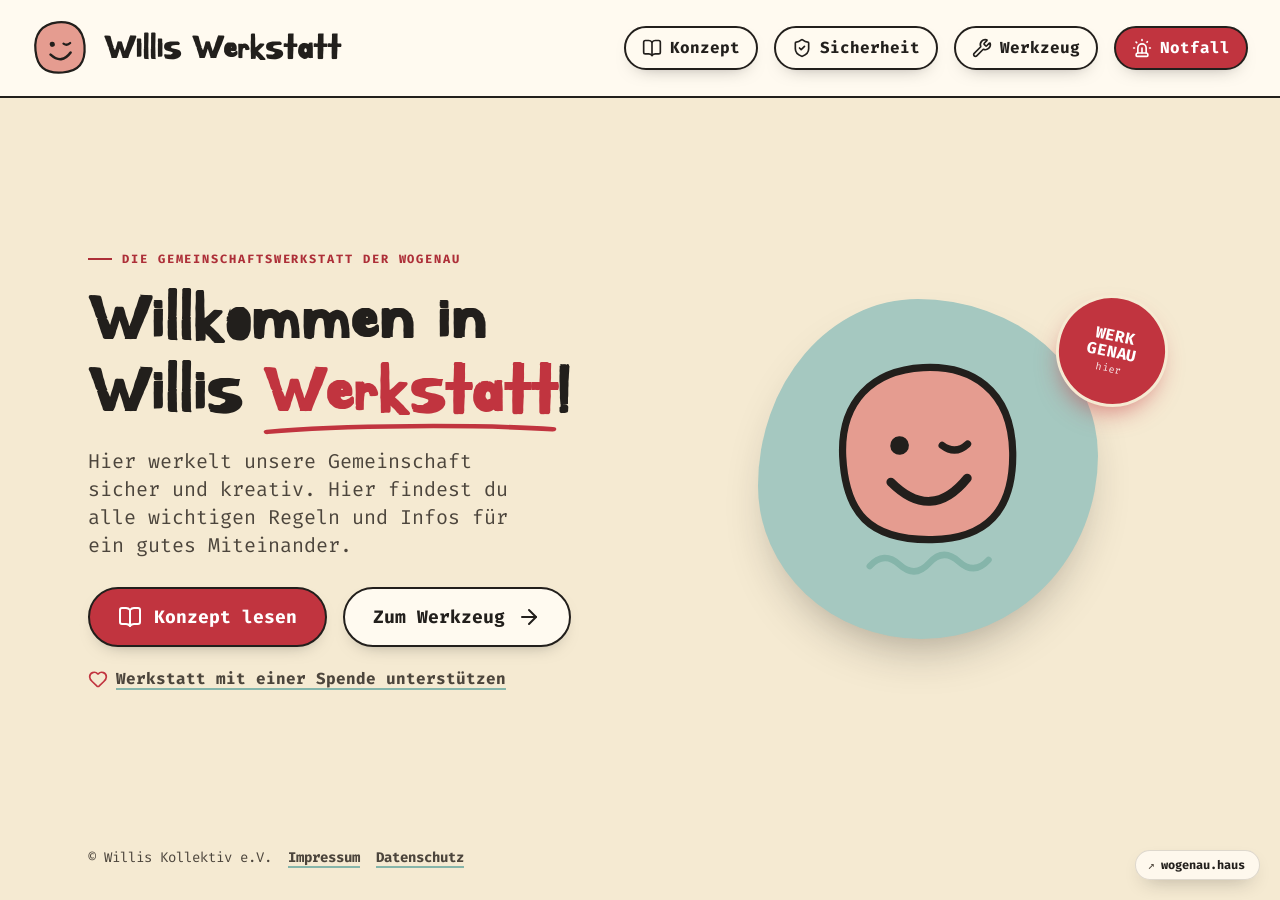
==== commit 6a0c7a62: "Textkorrekturen auf Website und Sicherheits-Poster - „Blau und Schlüssel" → „blaue Geräte und Schlüs" ====
--- a/index.html
+++ b/index.html
@@ -195,7 +195,7 @@
                 <!-- Text -->
                 <div class="order-2 md:order-1 text-center md:text-left">
                     <span class="inline-flex items-center gap-2.5 text-xs font-bold uppercase tracking-[0.16em] text-wred-dk">
-                        <span class="w-6 h-0.5 bg-wred-dk"></span> Die Gemeinschaftswerkstatt von wogenau
+                        <span class="w-6 h-0.5 bg-wred-dk"></span> Die Gemeinschaftswerkstatt der Wogenau
                     </span>
                     <h2 class="font-brand text-5xl md:text-7xl leading-[1.08] mt-4 mb-5">Willkommen in Willis <span class="relative whitespace-nowrap text-wred">Werkstatt<svg viewBox="0 0 200 16" preserveAspectRatio="none" aria-hidden="true" style="position:absolute;left:0;bottom:-0.14em;width:100%;height:0.2em;overflow:visible"><path d="M3 11C52 3 150 3 197 8" fill="none" stroke="currentColor" stroke-width="5" stroke-linecap="round"/></svg></span>!</h2>
                     <p class="text-lg md:text-xl text-ink-soft max-w-md mx-auto md:mx-0 mb-7">Hier werkelt unsere Gemeinschaft sicher und kreativ. Hier findest du alle wichtigen Regeln und Infos für ein gutes Miteinander.</p>
@@ -249,7 +249,7 @@
                     <i data-lucide="volume-2" class="w-6 h-6 text-ink shrink-0" stroke-width="2.5"></i>
                     <div>
                         <span class="text-xs uppercase font-bold text-gray-500 block leading-none">Laute Arbeiten</span>
-                        <span class="font-bold text-sm leading-tight block"><span class="whitespace-nowrap">09–12</span> · <span class="whitespace-nowrap">14–19 Uhr</span></span>
+                        <span class="font-bold text-sm leading-tight block"><span class="whitespace-nowrap">9–12</span> · <span class="whitespace-nowrap">14–19 Uhr</span></span>
                     </div>
                 </div>
                 <div class="brutal-box p-3 bg-white flex items-center gap-3">
@@ -263,14 +263,14 @@
                     <i data-lucide="piggy-bank" class="w-6 h-6 text-ink shrink-0" stroke-width="2.5"></i>
                     <div>
                         <span class="text-xs uppercase font-bold text-gray-500 block leading-none">Kosten</span>
-                        <span class="font-bold text-sm leading-tight block">Kostenlos (Bewohner)</span>
+                        <span class="font-bold text-sm leading-tight block">Kostenlos für Bewohnis</span>
                     </div>
                 </div>
                 <div class="brutal-box p-3 bg-white flex items-center gap-3">
                     <i data-lucide="calendar-off" class="w-6 h-6 text-ink shrink-0" stroke-width="2.5"></i>
                     <div>
-                        <span class="text-xs uppercase font-bold text-gray-500 block leading-none">Termine</span>
-                        <span class="font-bold text-sm leading-tight block">Kein Slot nötig</span>
+                        <span class="text-xs uppercase font-bold text-gray-500 block leading-none">Buchung</span>
+                        <span class="font-bold text-sm leading-tight block">Nicht nötig</span>
                     </div>
                 </div>
             </div>
@@ -279,7 +279,7 @@
             <div class="brutal-box p-5 bg-lachs mb-8">
                 <div class="flex items-center gap-2 mb-3">
                     <i data-lucide="handshake" class="w-6 h-6 text-ink shrink-0" stroke-width="2.5"></i>
-                    <h3 class="text-xl font-black tracking-tight">Grundsatz für die Werkstattnutzung</h3>
+                    <h3 class="text-xl font-black tracking-tight">Grundsätze für die Werkstattnutzung</h3>
                 </div>
                 <div class="grid grid-cols-1 sm:grid-cols-2 gap-3 font-normal text-sm md:text-base">
                     <div class="flex items-start gap-2.5 bg-white/80 p-3 rounded-lg border-2 border-ink sm:col-span-2">
@@ -320,11 +320,11 @@
                         <ul class="space-y-3 font-normal text-base">
                             <li class="flex items-start gap-2">
                                 <i data-lucide="check-circle-2" class="w-5 h-5 mt-1 shrink-0 text-ink" stroke-width="2.5"></i>
-                                <span><b>Bewohner*innen (ab 18):</b> Nach <b>Einweisung</b> durch die Werkstattwarte selbstständig – alle eingewiesenen Geräte der <b>Kategorie Grün</b>. Für <b>Kategorie Blau</b> ist eine <b>zusätzliche Einweisung</b> nötig.</span>
+                                <span><b>Bewohnis (ab 18):</b> Nach <b>Einweisung</b> durch die Werkstattwarte selbstständig – alle eingewiesenen Geräte der <b>Kategorie Grün</b>. Für <b>Kategorie Blau</b> ist eine <b>zusätzliche Einweisung</b> nötig.</span>
                             </li>
                             <li class="flex items-start gap-2">
                                 <i data-lucide="check-circle-2" class="w-5 h-5 mt-1 shrink-0 text-ink" stroke-width="2.5"></i>
-                                <span><b>Kinder, Jugend &amp; Gäste ohne Unterweisung:</b> Nur <b>unter Aufsicht</b> unterwiesener Erwachsener, beschränkt auf <b>Kategorie Grün</b>. Die Sorgfaltspflicht obliegt den begleitenden Bewohner*innen mit Unterweisung.</span>
+                                <span><b>Kinder, Jugendliche &amp; Gäste ohne Unterweisung:</b> Nur <b>unter Aufsicht</b> unterwiesener Erwachsener, beschränkt auf <b>Kategorie Grün</b>. Die Sorgfaltspflicht obliegt den begleitenden Bewohnis mit Unterweisung.</span>
                             </li>
                             <li class="flex items-start gap-2">
                                 <i data-lucide="file-text" class="w-5 h-5 mt-1 shrink-0 text-ink" stroke-width="2.5"></i>
@@ -347,7 +347,7 @@
                         <ul class="space-y-3 font-normal text-base">
                             <li class="flex items-start gap-2">
                                 <i data-lucide="volume-2" class="w-5 h-5 mt-1 shrink-0 text-ink" stroke-width="2.5"></i>
-                                <span><b>Laute Arbeiten:</b> Nur <b>09–12 und 14–19 Uhr</b>, nicht an <b>Sonn- &amp; Feiertagen</b>. Nehmt Rücksicht und schließt nach Möglichkeit die Tür.</span>
+                                <span><b>Laute Arbeiten:</b> Nur <b>9–12 und 14–19 Uhr</b>, nicht an <b>Sonn- &amp; Feiertagen</b>. Nehmt Rücksicht und schließt nach Möglichkeit die Tür.</span>
                             </li>
                             <li class="flex items-start gap-2">
                                 <i data-lucide="users" class="w-5 h-5 mt-1 shrink-0 text-ink" stroke-width="2.5"></i>
@@ -374,7 +374,7 @@
                         <ul class="space-y-3 font-normal text-base">
                             <li class="flex items-start gap-2">
                                 <i data-lucide="heart-handshake" class="w-5 h-5 mt-1 shrink-0 text-ink" stroke-width="2.5"></i>
-                                <span><b>Bewohner*innen:</b> <b>Kostenlos.</b> Um <b>Spenden</b> für Verschleiß und Kleinteile wird gebeten.</span>
+                                <span><b>Bewohnis:</b> <b>Kostenlos.</b> Um <b>Spenden</b> für Verschleiß und Kleinteile wird gebeten.</span>
                             </li>
                             <li class="flex items-start gap-2">
                                 <i data-lucide="user-check" class="w-5 h-5 mt-1 shrink-0 text-ink" stroke-width="2.5"></i>
@@ -401,7 +401,7 @@
                 <div class="flex-1">
                     <span class="text-xs font-bold uppercase tracking-[0.16em] text-ink-soft">Ehrenamtlich betrieben</span>
                     <h3 class="text-2xl md:text-3xl font-black tracking-tight leading-tight mt-1 mb-1">Spende für die Werkstatt</h3>
-                    <p class="font-normal">Bewohner*innen nutzen die Werkstatt kostenlos. Um <b>Spenden für Verschleiß und Kleinteile</b> wird gebeten.</p>
+                    <p class="font-normal">Bewohnis nutzen die Werkstatt kostenlos. Um <b>Spenden für Verschleiß und Kleinteile</b> wird gebeten.</p>
                 </div>
                 <button type="button" onclick="openDonateModal()" aria-haspopup="dialog" class="brutal-btn bg-wred text-white text-lg px-6 py-3 inline-flex items-center justify-center gap-2 shrink-0 whitespace-nowrap">
                     <i data-lucide="heart-handshake" class="w-6 h-6" aria-hidden="true"></i> Jetzt spenden
@@ -420,7 +420,7 @@
                     </div>
                 </div>
 
-                <p class="font-normal mb-5">Nur die <b>unten aufgeführten Maschinen</b> der Kategorie Grün sowie Handwerkzeuge verwenden, die Erfahrung und Alter der minderjährigen Person angemessen sind. Werkstatt <b>nie ohne eingewiesene erwachsene Begleitperson</b> aus der Bewohnerschaft nutzen. Die <b>Zustimmung der Sorgeberechtigten</b> ist erforderlich.</p>
+                <p class="font-normal mb-5">Nur die <b>unten aufgeführten Maschinen</b> der Kategorie Grün sowie Handwerkzeuge verwenden, die Erfahrung und Alter der minderjährigen Person angemessen sind. Werkstatt <b>nie ohne eingewiesene erwachsene Begleitperson</b> aus dem Kreis der Bewohnis nutzen. Die <b>Zustimmung der Sorgeberechtigten</b> ist erforderlich.</p>
 
                 <div class="grid grid-cols-1 lg:grid-cols-5 gap-6">
                     <div class="lg:col-span-3">
@@ -448,7 +448,7 @@
                         <h4 class="font-bold text-lg mb-3">Die Aufgabe muss zum Kind passen</h4>
                         <ul class="space-y-3 font-normal text-sm md:text-base">
                             <li class="flex items-start gap-2"><i data-lucide="check-circle-2" class="w-5 h-5 mt-0.5 shrink-0 text-ink" stroke-width="2.5"></i><span><b>Reife, Körpergröße, Erfahrung und Aufgabe</b> prüfen. Anfänger*innen <b>enger begleiten</b>; bei fehlender Eignung das Werkzeug <b>nicht benutzen lassen</b>.</span></li>
-                            <li class="flex items-start gap-2"><i data-lucide="check-circle-2" class="w-5 h-5 mt-0.5 shrink-0 text-ink" stroke-width="2.5"></i><span><b>Vor der 5. Klasse</b> nur geeignete Handwerkzeuge. (Besondere Vorsicht bei Stemmeisen, Messern und Handsägen)</span></li>
+                            <li class="flex items-start gap-2"><i data-lucide="check-circle-2" class="w-5 h-5 mt-0.5 shrink-0 text-ink" stroke-width="2.5"></i><span><b>Vor der 5. Klasse</b> nur geeignete Handwerkzeuge (besondere Vorsicht bei Stemmeisen, Messern und Handsägen).</span></li>
                             <li class="flex items-start gap-2"><i data-lucide="ban" class="w-5 h-5 mt-0.5 shrink-0 text-wred-dk" stroke-width="2.5"></i><span>Nicht aufgeführte Maschinen und Einsätze sind <b>ausgeschlossen</b>. Das gilt auch für das <b>Laden von Akkus</b>.</span></li>
                             <li class="flex items-start gap-2"><i data-lucide="ban" class="w-5 h-5 mt-0.5 shrink-0 text-wred-dk" stroke-width="2.5"></i><span>Alle Maschinen der <b>Kategorie Blau</b> bleiben <b>ausgeschlossen</b>.</span></li>
                         </ul>
@@ -487,7 +487,7 @@
                         <h4 class="text-xl font-black leading-tight">Zugang und Einweisung</h4>
                     </div>
                     <ul class="rule-list">
-                        <li>Selbständig arbeiten nur <b>volljährige Bewohner*innen</b> mit <b>dokumentierter Einweisung</b> durch die Werkstattwarte – und nur mit <b>vertrauten, explizit eingewiesenen Werkzeugen</b>.</li>
+                        <li>Selbstständig arbeiten nur <b>volljährige Bewohnis</b> mit <b>dokumentierter Einweisung</b> durch die Werkstattwarte – und nur mit <b>vertrauten, explizit eingewiesenen Werkzeugen</b>.</li>
                         <li><b>Grün:</b> Grundeinweisung. <b>Blau:</b> zusätzlich <b>persönliche Einweisung je Maschine</b>. Schlüssel oder Tresorcode <b>erweitern die Berechtigung nicht</b>.</li>
                         <li>Gäste und Minderjährige: <b>nur Kategorie Grün</b>, nur <b>unter geeigneter Aufsicht</b>. Für Minderjährige gilt zusätzlich der <button type="button" onclick="switchView('konzept'); document.getElementById('minderjaehrige').scrollIntoView();" class="font-bold underline decoration-2 underline-offset-2 text-wred-dk hover:text-wred">entsprechende Aushang</button>.</li>
                     </ul>
@@ -572,7 +572,7 @@
                         <li>Ausschalten, <b>Stillstand und Abkühlung abwarten</b>. Gegen unbeabsichtigtes Einschalten sichern: <b>Stecker ziehen oder Akku entfernen</b>. <b>Not-Aus allein reicht für Eingriffe nicht.</b></li>
                         <li>Arbeitsfläche und Boden <b>absaugen</b> – Holzstaub <b>nicht trocken kehren oder abblasen</b>. Materialreste und Müll <b>fachgerecht entsorgen</b>.</li>
                         <li>Maschine, Zubehör und Schutzausrüstung <b>auf Defekte prüfen</b>. <b>Mängel sofort melden</b>, kennzeichnen, gegen Weiterbenutzung sichern. Reparatur <b>nur durch Fachpersonal</b>.</li>
-                        <li>Geräte und Zubehör sicher verstauen; <b>Blau und Schlüssel wieder sichern</b>. <b>Laden beenden</b>, Ladegeräte ausstecken, Akkus entnehmen.</li>
+                        <li>Geräte und Zubehör sicher verstauen, <b>blaue Geräte und Schlüssel wieder sichern</b>. <b>Laden beenden</b>, Ladegeräte ausstecken, Akkus entnehmen.</li>
                         <li>Wer zuletzt geht: <b>zentrale Stromabschaltung</b> betätigen, <b>Licht aus</b>, <b>Tür abschließen</b>.</li>
                     </ul>
                 </article>
@@ -951,7 +951,7 @@
         // --- 2. WERKZEUG (Betriebsanweisungen) ---
         // Kondensat der Betriebsanweisungen (08 Blau, 09 Grün, 10 Handwerkzeuge & Gefahrstoffe, Stand 30.10.2026).
         // Erzeugt aus den docx; "vorhanden" = was aktuell in der Werkstatt steht.
-        const tools = [{"id":"bandsaege","name":"Bandsäge","cat":"blue","icon":"move-vertical","vorhanden":true,"anzahl":null,"zugang":"Nur für Erwachsene mit persönlicher Einweisung für diese Maschine.","gefahr":{"sign":"warn-hand","text":"Schnitt und Amputation am Band; Einziehen; Bandriss und wegfliegendes Werkstück; Holzstaub und Lärm."},"signs":[["augenschutz","Augenschutz"],["gehoerschutz","Gehörschutz"],["keine-handschuhe","Im Betrieb keine Handschuhe"]],"kurz":["<b>Band prüfen</b>: scharf, richtige Spannung und Lauf; alle Abdeckungen zu, <b>obere Führung knapp über dem Werkstück</b>.","Werkstück <b>flach auflegen</b>, lange Teile abstützen, Rundholz gegen Verdrehen sichern; kleine Teile mit <b>Schiebehilfe</b>.","<b>Hände seitlich der Schnittlinie</b>, Finger geschlossen; nie ins laufende Band greifen, keine engen Kurven erzwingen.","Bei Klemmen: <b>ausschalten, Stillstand abwarten, Strom trennen</b> – erst dann lösen. Band nie von Hand oder mit dem Werkstück abbremsen.","<b>Absaugen</b> – bei Staubaustritt oder Saugerwarnung stoppen. Bandwechsel <b>nur durch beauftragte Personen</b>."],"ba":{"meta":"Willis Kollektiv e.V. · Stand 30.10.2026 · Nutzungsstufe Blau","sections":[{"label":"Gefahren für Mensch und Umwelt","paras":["Schnitt und Amputation am Band; Einziehen; Bandriss und wegfliegendes Werkstück; Holzstaub und Lärm."],"list":false},{"label":"Schutzmaßnahmen und Verhaltensregeln","paras":["Nur für Erwachsene mit persönlicher Einweisung für diese Maschine. Gerät, Leitung/Akku, Werkzeug und Schutz vor Gebrauch prüfen. Haare binden, Schmuck ablegen, Kleidung eng halten, geschlossene Schuhe tragen; sicher stehen und andere aus dem Gefahrenbereich fernhalten.","Schutzbrille tragen; Gehörschutz benutzen; keine Handschuhe beim Betrieb. Holzstaub wirksam absaugen; bei Staubaustritt oder Saugerwarnung stoppen.","Band auf Schäden prüfen; passendes scharfes Band, Spannung und Lauf nach Anleitung. Alle Abdeckungen schließen; obere Führung knapp über das Werkstück stellen.","Werkstück flach und sicher auflegen; lange Teile abstützen. Rundholz gegen Verdrehen sichern. Für kleine Teile Schiebehilfen verwenden.","Hände mit geschlossenen Fingern seitlich der Schnittlinie führen. Nicht ins laufende Band greifen oder enge Kurven erzwingen.","Klemmendes Werkstück nicht bei laufendem Band zurückziehen. Ausschalten, Stillstand abwarten, Strom trennen und erst dann lösen.","Bei Pausen ausschalten. Band niemals von Hand oder mit einem Werkstück abbremsen. Bandwechsel nur durch dafür beauftragte Personen; dabei Schnittschutz nach Anleitung."],"list":true},{"label":"Verhalten bei Störungen und im Gefahrenfall","paras":["Bei Störung stoppen und gegen Benutzung sichern; Werkstattwarte informieren. Eingriffe erst nach sicherer Energietrennung wie unter Instandhaltung beschrieben.","Bei Brand oder Rauch: warnen, Gefahrenbereich verlassen und 112 anrufen."],"list":false},{"label":"Erste Hilfe","paras":["Eigenschutz beachten, Erste Hilfe leisten. Bei schwerer Verletzung: 112.","Adresse: Wilhelm-Reitzmayr-Straße 1, 86157 Augsburg.","Rettungsdienst einweisen; Erste Hilfe anschließend vertraulich dokumentieren."],"list":false},{"label":"Instandhaltung und Reinigung","paras":["Vor Reinigung, Eingriffen und Werkzeugwechsel Netzstecker ziehen oder Akku entfernen; Stillstand abwarten. Staub absaugen. Reparaturen nur durch beauftragte Fachkundige; elektrische Arbeiten nur durch Elektrofachkräfte. Prüftermine beachten. Nach Gebrauch Maschine und Schlüssel wieder sichern."],"list":false}]}},{"id":"tischbohrmaschine","name":"Tischbohrmaschine","cat":"blue","icon":"circle-arrow-down","vorhanden":true,"anzahl":null,"zugang":"Nur für Erwachsene mit persönlicher Einweisung in diese Maschine.","gefahr":{"sign":"warn-hand","text":"Einziehen von Haaren, Kleidung oder Handschuhen; mitgerissenes Werkstück; Späne und Bohrerbruch. Brandgefahr durch Reibungswärme."},"signs":[["augenschutz","Augenschutz"],["gehoerschutz","Bei Lärm"],["keine-handschuhe","Im Betrieb keine Handschuhe"]],"kurz":["<b>Keine Handschuhe</b>, Schutzbrille; bei Holz absaugen.","Werkstück <b>festspannen</b>, Schraubstock gegen Mitdrehen sichern; lange Teile abstützen, <b>nie nur mit der Hand halten</b>.","Passenden Bohrer korrekt einspannen, Drehzahl wählen; Tisch, Kopf und Anschläge festsetzen, <b>Spannschlüssel abziehen</b>.","Schutz und Antriebsabdeckung zu, Schutzschalter nicht umgehen; Vorschub beim Durchbohren kontrollieren, <b>Hände aus dem Drehbereich</b>.","Keine seitliche Fräsarbeit, keine Bohrer mit Sägekranz; <b>erst bei Stillstand messen</b>."],"ba":{"meta":"Willis Kollektiv e.V. · Stand 30.10.2026 · Nutzungsstufe Blau","sections":[{"label":"Gefahren für Mensch und Umwelt","paras":["Einziehen von Haaren, Kleidung oder Handschuhen; mitgerissenes Werkstück; Späne und Bohrerbruch. Brandgefahr durch Reibungswärme."],"list":false},{"label":"Schutzmaßnahmen und Verhaltensregeln","paras":["Nur für Erwachsene mit persönlicher Einweisung in diese Maschine. Gerät, Leitung/Akku, Werkzeug und Schutz vor Gebrauch prüfen. Haare binden, Schmuck ablegen, Kleidung eng halten, geschlossene Schuhe tragen; sicher stehen und andere aus dem Gefahrenbereich fernhalten.","Keine Handschuhe beim Betrieb. Schutzbrille tragen; bei Lärm Gehörschutz benutzen. Bei Holzarbeiten wirksam absaugen; bei Staubaustritt oder Saugerwarnung stoppen.","Werkstück festspannen; auch den Schraubstock gegen Mitdrehen sichern. Lange Teile abstützen, niemals nur mit der Hand festhalten.","Passenden Bohrer (Holz oder Metall) korrekt einspannen und Drehzahl wählen. Tisch, Kopf und Anschläge festsetzen; Spannschlüssel entfernen.","Schutz und Antriebsabdeckung geschlossen halten. Nur am Geräteschalter bedienen; Schutzschalter nicht umgehen.","Vorschub besonders beim Durchbohren kontrollieren. Hände aus dem Drehbereich; keine seitliche Fräsarbeit. Keine Bohrer mit Sägekranz.","Erst bei Stillstand messen. Holzstaub absaugen. Kühlschmierstoffe nur nach Produktanweisung verwenden."],"list":true},{"label":"Verhalten bei Störungen und im Gefahrenfall","paras":["Bei Störung stoppen und gegen Benutzung sichern; Werkstattwarte informieren. Eingriffe erst nach sicherer Energietrennung wie unter Instandhaltung beschrieben.","Bei Brand oder Rauch: warnen, Gefahrenbereich verlassen und 112 anrufen."],"list":false},{"label":"Erste Hilfe","paras":["Eigenschutz beachten, Erste Hilfe leisten. Bei schwerer Verletzung: 112.","Adresse: Wilhelm-Reitzmayr-Straße 1, 86157 Augsburg.","Rettungsdienst einweisen; Erste Hilfe anschließend vertraulich dokumentieren."],"list":false},{"label":"Instandhaltung und Reinigung","paras":["Vor Reinigung, Eingriffen und Werkzeugwechsel Netzstecker ziehen oder Akku entfernen; Stillstand abwarten. Staub absaugen. Reparaturen nur durch beauftragte Fachkundige; elektrische Arbeiten nur durch Elektrofachkräfte. Prüftermine beachten. Nach Gebrauch Maschine und Schlüssel wieder sichern."],"list":false}]}},{"id":"kappsaege","name":"Kappsäge","cat":"blue","icon":"crosshair","vorhanden":true,"anzahl":null,"zugang":"Nur für Erwachsene mit persönlicher Einweisung in diese Maschine.","gefahr":{"sign":"warn-hand","text":"Schnitt und Amputation am Sägeblatt; Rückschlag oder Werkstückauswurf; Berühren des nachlaufenden Blatts; Staub und Lärm."},"signs":[["augenschutz","Augenschutz"],["gehoerschutz","Gehörschutz"],["keine-handschuhe","Im Betrieb keine Handschuhe"]],"kurz":["Maschine <b>fest auf der Werkbank</b>; passendes, unbeschädigtes Blatt (zulässige Drehzahl nicht unter der Maschinendrehzahl); Schutzhaube und Rückstellung prüfen.","Werkstück <b>am Anschlag festspannen</b>, lange Teile abstützen; kleine, runde oder verzogene Teile nur mit geeigneter Sicherung.","Anschläge und Winkel festsetzen; vor Schrägschnitten <b>bei getrenntem Strom</b> auf Kollision prüfen.","<b>Handabstand</b> einhalten, nicht über Kreuz greifen; Kapp- und Zugschnitt nur in der eingewiesenen Reihenfolge.","Nach dem Schnitt ausschalten, <b>Kopf unten halten, Stillstand abwarten</b> – erst dann Reste entfernen. Absaugen."],"ba":{"meta":"Willis Kollektiv e.V. · Stand 30.10.2026 · Nutzungsstufe Blau","sections":[{"label":"Gefahren für Mensch und Umwelt","paras":["Schnitt und Amputation am Sägeblatt; Rückschlag oder Werkstückauswurf; Berühren des nachlaufenden Blatts; Staub und Lärm."],"list":false},{"label":"Schutzmaßnahmen und Verhaltensregeln","paras":["Nur für Erwachsene mit persönlicher Einweisung in diese Maschine. Gerät, Leitung/Akku, Werkzeug und Schutz vor Gebrauch prüfen. Haare binden, Schmuck ablegen, Kleidung eng halten, geschlossene Schuhe tragen; sicher stehen und andere aus dem Gefahrenbereich fernhalten.","Keine Handschuhe beim Betrieb. Schutzbrille tragen; Gehörschutz benutzen. Holzstaub wirksam absaugen; bei Staubaustritt oder Saugerwarnung stoppen.","Maschine fest auf Werkbank montieren.","Passendes, unbeschädigtes Sägeblatt verwenden; seine zulässige Drehzahl darf nicht unter der Maschinendrehzahl liegen. Schutzhaube und Rückstellung prüfen.","Werkstück an Anschlag festspannen; lange Teile abstützen. Kleine, runde oder verzogene Teile nur mit geeigneter Sicherung und nach Anleitung sägen.","Anschläge und Schnittwinkel festsetzen. Vor Schrägschnitten bei getrenntem Strom prüfen, dass Blatt, Anschlag und Spannmittel nicht kollidieren.","Handabstand nach Anleitung einhalten; nicht über Kreuz greifen. Kapp- und Zugschnitt nur in der eingewiesenen Reihenfolge ausführen.","Abschnitte dürfen nicht eingeklemmt werden. Nach dem Schnitt ausschalten, Kopf nach Anleitung unten halten und Stillstand abwarten. Erst dann Reste entfernen."],"list":true},{"label":"Verhalten bei Störungen und im Gefahrenfall","paras":["Bei Störung stoppen und gegen Benutzung sichern; Werkstattwarte informieren. Eingriffe erst nach sicherer Energietrennung wie unter Instandhaltung beschrieben.","Bei Brand oder Rauch: warnen, Gefahrenbereich verlassen und 112 anrufen."],"list":false},{"label":"Erste Hilfe","paras":["Eigenschutz beachten, Erste Hilfe leisten. Bei schwerer Verletzung: 112.","Adresse: Wilhelm-Reitzmayr-Straße 1, 86157 Augsburg.","Rettungsdienst einweisen; Erste Hilfe anschließend vertraulich dokumentieren."],"list":false},{"label":"Instandhaltung und Reinigung","paras":["Vor Reinigung, Eingriffen und Werkzeugwechsel Netzstecker ziehen oder Akku entfernen; Stillstand abwarten. Staub absaugen. Reparaturen nur durch beauftragte Fachkundige; elektrische Arbeiten nur durch Elektrofachkräfte. Prüftermine beachten. Nach Gebrauch Maschine und Schlüssel wieder sichern."],"list":false}]}},{"id":"stichsaege","name":"Stichsäge","cat":"blue","icon":"activity","vorhanden":true,"anzahl":"2×","zugang":"Nur für Erwachsene mit persönlicher Einweisung in diese Maschine.","gefahr":{"sign":"warn-hand","text":"Schnittverletzung und Amputationsgefahr auch unter dem Werkstück; Blattbruch, Rückschlag; Staub und Lärm."},"signs":[["augenschutz","Augenschutz"],["gehoerschutz","Bei Lärm"],["keine-handschuhe","Im Betrieb keine Handschuhe"]],"kurz":["Werkstück spannen, Nägel und Schrauben ausschließen; <b>unter dem Schnitt frei</b> – Kabel und Schlauch fernhalten.","Passendes Blatt mit ausreichender Länge; Hubzahl und Pendelhub wählen.","Grundplatte aufliegen lassen, <b>beidhändig führen</b>; nie unter das Werkstück oder vor das Blatt greifen; vor Materialkontakt einschalten.","Ohne Gewalt, keine zu engen Kurven; Innenausschnitte mit Startbohrung; <b>Tauchschnitte nur nach besonderer Einweisung</b>.","Bei Klemmen ausschalten; Blatt erst nach Stillstand entnehmen, <b>vor dem Ablegen auslaufen lassen</b>."],"ba":{"meta":"Willis Kollektiv e.V. · Stand 30.10.2026 · Nutzungsstufe Blau","sections":[{"label":"Gefahren für Mensch und Umwelt","paras":["Schnittverletzung und Amputationsgefahr auch unter dem Werkstück; Blattbruch, Rückschlag; Staub und Lärm."],"list":false},{"label":"Schutzmaßnahmen und Verhaltensregeln","paras":["Nur für Erwachsene mit persönlicher Einweisung in diese Maschine. Gerät, Leitung/Akku, Werkzeug und Schutz vor Gebrauch prüfen. Haare binden, Schmuck ablegen, Kleidung eng halten, geschlossene Schuhe tragen; sicher stehen und andere aus dem Gefahrenbereich fernhalten.","Keine Handschuhe beim Betrieb. Schutzbrille tragen; bei Lärm Gehörschutz benutzen. Holzstaub wirksam absaugen; bei Staubaustritt oder Saugerwarnung stoppen.","Werkstück spannen; Nägel und Schrauben ausschließen. Unter dem Schnitt müssen Blatt und Hub frei bleiben; Kabel und Schlauch fernhalten.","Passendes unbeschädigtes Blatt mit ausreichender Blattlänge korrekt einspannen; Hubzahl und Pendelhub wählen.","Grundplatte sicher auflegen und beidhändig an den vorgesehenen Griffstellen führen. Nicht unter das Werkstück oder vor das Blatt greifen. Vor Materialkontakt Stichsäge einschalten.","Ohne Gewalt schneiden und keine zu engen Kurven erzwingen. Innenausschnitte mit Startbohrung beginnen; Tauchschnitte nur nach besonderer Einweisung und mit geeignetem Gerät.","Bei Klemmen ausschalten; Blatt erst nach Stillstand entnehmen. Vor Ablegen vollständig auslaufen lassen."],"list":true},{"label":"Verhalten bei Störungen und im Gefahrenfall","paras":["Bei Störung stoppen und gegen Benutzung sichern; Werkstattwarte informieren. Eingriffe erst nach sicherer Energietrennung wie unter Instandhaltung beschrieben.","Bei Brand oder Rauch: warnen, Gefahrenbereich verlassen und 112 anrufen."],"list":false},{"label":"Erste Hilfe","paras":["Eigenschutz beachten, Erste Hilfe leisten. Bei schwerer Verletzung: 112.","Adresse: Wilhelm-Reitzmayr-Straße 1, 86157 Augsburg.","Rettungsdienst einweisen; Erste Hilfe anschließend vertraulich dokumentieren."],"list":false},{"label":"Instandhaltung und Reinigung","paras":["Vor Reinigung, Eingriffen und Werkzeugwechsel Netzstecker ziehen oder Akku entfernen; Stillstand abwarten. Staub absaugen. Reparaturen nur durch beauftragte Fachkundige; elektrische Arbeiten nur durch Elektrofachkräfte. Prüftermine beachten. Nach Gebrauch Maschine und Schlüssel wieder sichern."],"list":false}]}},{"id":"handkreissaege","name":"Handkreissäge","cat":"blue","icon":"circle-slash","vorhanden":true,"anzahl":null,"zugang":"Nur für Erwachsene mit persönlicher Einweisung in diese Maschine.","gefahr":{"sign":"warn-hand","text":"Schnittverletzung und Amputation; Rückschlag; Blattkontakt unter Werkstück; Staub, Lärm."},"signs":[["augenschutz","Augenschutz"],["gehoerschutz","Gehörschutz"],["keine-handschuhe","Im Betrieb keine Handschuhe"]],"kurz":["Unbeschädigtes, passendes Blatt (Maße, Drehrichtung, Drehzahl); <b>Schutzhaube muss frei schließen</b>, Spaltkeil nach Anleitung.","Werkstück und <b>Führungsschiene sichern</b>; so abstützen, dass die Fuge nicht klemmt; <b>nie auf Hand oder Bein sägen</b>.","Schnitttiefe und Winkel arretieren; <b>beide Griffe</b>, nie unter Säge oder Werkstück greifen, <b>seitlich der Rückschlaglinie</b> stehen.","Nicht rückwärts ziehen. Bei Klemmen ausschalten, ruhig halten bis zum Stillstand, dann Strom trennen – <b>nicht im Klemmen neu starten</b>.","Tauchschnitte nur mit geeignetem Gerät und eigener Einweisung; vor dem Ablegen Stillstand und geschlossenen Blattschutz abwarten."],"ba":{"meta":"Willis Kollektiv e.V. · Stand 30.10.2026 · Nutzungsstufe Blau","sections":[{"label":"Gefahren für Mensch und Umwelt","paras":["Schnittverletzung und Amputation; Rückschlag; Blattkontakt unter Werkstück; Staub, Lärm."],"list":false},{"label":"Schutzmaßnahmen und Verhaltensregeln","paras":["Nur für Erwachsene mit persönlicher Einweisung in diese Maschine. Gerät, Leitung/Akku, Werkzeug und Schutz vor Gebrauch prüfen. Haare binden, Schmuck ablegen, Kleidung eng halten, geschlossene Schuhe tragen; sicher stehen und andere aus dem Gefahrenbereich fernhalten.","Keine Handschuhe beim Betrieb. Schutzbrille tragen; Gehörschutz benutzen. Holzstaub wirksam absaugen; bei Staubaustritt oder Saugerwarnung stoppen.","Unbeschädigtes passendes Sägeblatt verwenden; Maße, Drehrichtung und zulässige Drehzahl beachten. Schutzhaube muss frei schließen; vorhandenen Spaltkeil nach Anleitung einstellen.","Werkstück und Führungsschiene sichern. Teile so abstützen, dass die Schnittfuge nicht zuklemmt. Niemals auf Hand oder Bein sägen; unter dem Werkstück Freiraum lassen.","Schnitttiefe und Winkel nach Anleitung einstellen und arretieren. Kabel und Schlauch vom Blatt fernhalten; beide Griffe benutzen, niemals unter Säge und Werkstück greifen und seitlich der Rückschlaglinie stehen.","Nicht rückwärts im laufenden Schnitt ziehen. Bei Klemmen ausschalten und Säge ruhig halten, bis das Blatt steht; dann Strom trennen und lösen. Nicht im Klemmen neu starten.","Tauchschnitte nur mit geeignetem Gerät, vorgesehener Rückschlagsicherung und eigener Einweisung. Stillstand und geschlossenen Blattschutz vor Ablegen abwarten."],"list":true},{"label":"Verhalten bei Störungen und im Gefahrenfall","paras":["Bei Störung stoppen und gegen Benutzung sichern; Werkstattwarte informieren. Eingriffe erst nach sicherer Energietrennung wie unter Instandhaltung beschrieben.","Bei Brand oder Rauch: warnen, Gefahrenbereich verlassen und 112 anrufen."],"list":false},{"label":"Erste Hilfe","paras":["Eigenschutz beachten, Erste Hilfe leisten. Bei schwerer Verletzung: 112.","Adresse: Wilhelm-Reitzmayr-Straße 1, 86157 Augsburg.","Rettungsdienst einweisen; Erste Hilfe anschließend vertraulich dokumentieren."],"list":false},{"label":"Instandhaltung und Reinigung","paras":["Vor Reinigung, Eingriffen und Werkzeugwechsel Netzstecker ziehen oder Akku entfernen; Stillstand abwarten. Staub absaugen. Reparaturen nur durch beauftragte Fachkundige; elektrische Arbeiten nur durch Elektrofachkräfte. Prüftermine beachten. Nach Gebrauch Maschine und Schlüssel wieder sichern."],"list":false}]}},{"id":"oberfraese","name":"Oberfräse","cat":"blue","icon":"move","vorhanden":true,"anzahl":null,"zugang":"Nur für Erwachsene mit persönlicher Einweisung in diese Maschine.","gefahr":{"sign":"warn-hand","text":"Fräserkontakt, Rückschlag, Werkzeugbruch und Auswurf; Staub und Lärm."},"signs":[["augenschutz","Augenschutz"],["gehoerschutz","Gehörschutz"],["keine-handschuhe","Im Betrieb keine Handschuhe"]],"kurz":["Werkstück festspannen, stabile Auflage, Anschlag und Führung; keine instabilen Kleinteile, Fremdkörper ausschließen.","Nur geeignete, unbeschädigte <b>Fräser für Handvorschub</b>; Schaft, Spannzange, Einspanntiefe und Drehzahl nach Anleitung.","<b>Im Gegenlauf fräsen</b>; Fräser fest, Tiefe und Anschläge gesichert, <b>Schlüssel vor dem Start entfernen</b>.","<b>Beide Griffe</b>, sicherer Stand, kleine Späne pro Durchgang; Hände auch unter dem Werkstück vom Fräser fern.","Vor Abheben oder Ablegen Stillstand abwarten; <b>kein improvisierter Frästisch</b>."],"ba":{"meta":"Willis Kollektiv e.V. · Stand 30.10.2026 · Nutzungsstufe Blau","sections":[{"label":"Gefahren für Mensch und Umwelt","paras":["Fräserkontakt, Rückschlag, Werkzeugbruch und Auswurf; Staub und Lärm."],"list":false},{"label":"Schutzmaßnahmen und Verhaltensregeln","paras":["Nur für Erwachsene mit persönlicher Einweisung in diese Maschine. Gerät, Leitung/Akku, Werkzeug und Schutz vor Gebrauch prüfen. Haare binden, Schmuck ablegen, Kleidung eng halten, geschlossene Schuhe tragen; sicher stehen und andere aus dem Gefahrenbereich fernhalten.","Keine Handschuhe beim Betrieb. Schutzbrille tragen; Gehörschutz benutzen. Bei Holzarbeiten wirksam absaugen; bei Staubaustritt oder Saugerwarnung stoppen.","Werkstück festspannen; stabile Auflage, Anschlag und Führung herstellen. Keine instabilen Kleinteile; Fremdkörper im Holz ausschließen.","Nur geeignete unbeschädigte Fräser für Handvorschub verwenden. Schaft und Spannzange müssen passen; Einspanntiefe und zulässige Drehzahl nach Anleitung beachten.","Im Gegenlauf fräsen; Vorschubrichtung passend zur Drehrichtung und bearbeiteten Kante wählen.","Fräser festspannen, Tiefe und Anschläge sichern; Schlüssel vor dem Start entfernen.","Mit beiden Griffen und sicherem Stand fräsen. Nur kleine Späne pro Durchgang abnehmen. Hände auch unter dem Werkstück vom Fräser fernhalten.","Vor Abheben, Ablegen oder Späneentfernen Stillstand abwarten. Keine improvisierte stationäre Nutzung als Frästisch."],"list":true},{"label":"Verhalten bei Störungen und im Gefahrenfall","paras":["Bei Störung stoppen und gegen Benutzung sichern; Werkstattwarte informieren. Eingriffe erst nach sicherer Energietrennung wie unter Instandhaltung beschrieben.","Bei Brand oder Rauch: warnen, Gefahrenbereich verlassen und 112 anrufen."],"list":false},{"label":"Erste Hilfe","paras":["Eigenschutz beachten, Erste Hilfe leisten. Bei schwerer Verletzung: 112.","Adresse: Wilhelm-Reitzmayr-Straße 1, 86157 Augsburg.","Rettungsdienst einweisen; Erste Hilfe anschließend vertraulich dokumentieren."],"list":false},{"label":"Instandhaltung und Reinigung","paras":["Vor Reinigung, Eingriffen und Werkzeugwechsel Netzstecker ziehen oder Akku entfernen; Stillstand abwarten. Staub absaugen. Reparaturen nur durch beauftragte Fachkundige; elektrische Arbeiten nur durch Elektrofachkräfte. Prüftermine beachten. Nach Gebrauch Maschine und Schlüssel wieder sichern."],"list":false}]}},{"id":"dekupiersaege","name":"Dekupiersäge","cat":"blue","icon":"scissors","vorhanden":false,"anzahl":null,"zugang":"Nur für Erwachsene mit persönlicher Einweisung in diese Maschine.","gefahr":{"sign":"warn-hand","text":"Schnitt am Blatt; Fingerquetschung; Blattbruch; Holzstaub."},"signs":[["augenschutz","Augenschutz"],["gehoerschutz","Bei Lärm"],["keine-handschuhe","Im Betrieb keine Handschuhe"]],"kurz":["Passendes Blatt; Richtung, Spannung und Hubzahl einstellen; <b>Schutz und Niederhalter</b> an die Werkstückhöhe anpassen.","Nach Blattwechsel sicherer Probelauf; bei ungewöhnlichem Lauf sofort stoppen.","Werkstück flach auflegen, ruhig führen; <b>Finger geschlossen und seitlich vom Schnitt</b>; keine engen Radien erzwingen.","Kleine oder runde Teile nur mit Haltehilfe – <b>sonst nicht sägen</b>.","Blattwechsel und Einfädeln <b>nur bei getrenntem Strom</b>; vor Entnahme, Einstellen und Reinigen Stillstand abwarten."],"ba":{"meta":"Willis Kollektiv e.V. · Stand 30.10.2026 · Nutzungsstufe Blau","sections":[{"label":"Gefahren für Mensch und Umwelt","paras":["Schnitt am Blatt; Fingerquetschung; Blattbruch; Holzstaub."],"list":false},{"label":"Schutzmaßnahmen und Verhaltensregeln","paras":["Nur für Erwachsene mit persönlicher Einweisung in diese Maschine. Gerät, Leitung/Akku, Werkzeug und Schutz vor Gebrauch prüfen. Haare binden, Schmuck ablegen, Kleidung eng halten, geschlossene Schuhe tragen; sicher stehen und andere aus dem Gefahrenbereich fernhalten.","Keine Handschuhe beim Betrieb. Schutzbrille tragen; bei Lärm Gehörschutz benutzen. Bei Holzarbeiten wirksam absaugen; bei Staubaustritt oder Saugerwarnung stoppen.","Passendes unbeschädigtes Blatt wählen; Richtung, Spannung und Hubzahl nach Anleitung einstellen. Schutz und Niederhalter an die Werkstückhöhe anpassen.","Nach Blattwechsel sicherer Probelauf nach Anleitung. Bei ungewöhnlichem Lauf sofort stoppen.","Werkstück flach auflegen und ruhig führen; Finger geschlossen und seitlich vom Schnitt halten. Nicht verkanten oder enge Radien erzwingen.","Kleine oder runde Teile nur mit geeigneter Haltehilfe sichern; andernfalls nicht sägen.","Blattwechsel und Einfädeln für Innenausschnitte nur bei getrenntem Strom. Vor Entnahme, Einstellen und Reinigen Stillstand abwarten."],"list":true},{"label":"Verhalten bei Störungen und im Gefahrenfall","paras":["Bei Störung stoppen und gegen Benutzung sichern; Werkstattwarte informieren. Eingriffe erst nach sicherer Energietrennung wie unter Instandhaltung beschrieben.","Bei Brand oder Rauch: warnen, Gefahrenbereich verlassen und 112 anrufen."],"list":false},{"label":"Erste Hilfe","paras":["Eigenschutz beachten, Erste Hilfe leisten. Bei schwerer Verletzung: 112.","Adresse: Wilhelm-Reitzmayr-Straße 1, 86157 Augsburg.","Rettungsdienst einweisen; Erste Hilfe anschließend vertraulich dokumentieren."],"list":false},{"label":"Instandhaltung und Reinigung","paras":["Vor Reinigung, Eingriffen und Werkzeugwechsel Netzstecker ziehen oder Akku entfernen; Stillstand abwarten. Staub absaugen. Reparaturen nur durch beauftragte Fachkundige; elektrische Arbeiten nur durch Elektrofachkräfte. Prüftermine beachten. Nach Gebrauch Maschine und Schlüssel wieder sichern."],"list":false}]}},{"id":"handbandschleifer","name":"Handbandschleifer","cat":"blue","icon":"rectangle-horizontal","vorhanden":false,"anzahl":null,"zugang":"Nur für Erwachsene mit persönlicher Einweisung in diese Maschine.","gefahr":{"sign":"warn-einzug","text":"Einziehen an Band; Abrutschen; erheblicher Staub, Lärm und Vibration."},"signs":[["augenschutz","Augenschutz"],["gehoerschutz","Gehörschutz"],["keine-handschuhe","Im Betrieb keine Handschuhe"]],"kurz":["Werkstück festspannen; Band nur bei getrenntem Strom wechseln, Laufrichtung und Zentrierung prüfen.","<b>Beide Griffe</b>; Hände, Kleidung, Kabel und Schlauch weg von Band, Rollen und <b>Einzugsstellen</b>.","Flächig und mit wenig Druck führen; nicht kippen oder an Kanten verhaken.","<b>Keine unbekannten Beschichtungen</b> schleifen; wirksam absaugen.","Erst nach Bandstillstand ablegen; keine stationäre Nutzung; bei Ermüdung oder Taubheit <b>Pause</b>."],"ba":{"meta":"Willis Kollektiv e.V. · Stand 30.10.2026 · Nutzungsstufe Blau","sections":[{"label":"Gefahren für Mensch und Umwelt","paras":["Einziehen an Band; Abrutschen; erheblicher Staub, Lärm und Vibration."],"list":false},{"label":"Schutzmaßnahmen und Verhaltensregeln","paras":["Nur für Erwachsene mit persönlicher Einweisung in diese Maschine. Gerät, Leitung/Akku, Werkzeug und Schutz vor Gebrauch prüfen. Haare binden, Schmuck ablegen, Kleidung eng halten, geschlossene Schuhe tragen; sicher stehen und andere aus dem Gefahrenbereich fernhalten.","Keine Handschuhe beim Betrieb. Schutzbrille tragen; Gehörschutz benutzen. Bei Holzarbeiten wirksam absaugen; bei Staubaustritt oder Saugerwarnung stoppen.","Werkstück festspannen. Passendes unbeschädigtes Band verwenden; vor Bandwechsel Strom trennen. Laufrichtung, Zentrierung und sicheren Bandlauf prüfen.","Beide vorgesehenen Griffe benutzen. Hände, Kleidung, Kabel und Schlauch von Band, Rollen und Einzugsstellen fernhalten.","Flächig und mit wenig Druck führen; nicht kippen oder an Werkstückkanten verhaken. Aufsetzen und Abheben nach Anleitung.","Keine unbekannten Beschichtungen schleifen.","Erst nach Bandstillstand ablegen; nicht mit Kraft abbremsen. Keine improvisierte stationäre Nutzung. Bei Muskelermüdung oder Taubheit stoppen; Pausen einlegen."],"list":true},{"label":"Verhalten bei Störungen und im Gefahrenfall","paras":["Bei Störung stoppen und gegen Benutzung sichern; Werkstattwarte informieren. Eingriffe erst nach sicherer Energietrennung wie unter Instandhaltung beschrieben.","Bei Brand oder Rauch: warnen, Gefahrenbereich verlassen und 112 anrufen."],"list":false},{"label":"Erste Hilfe","paras":["Eigenschutz beachten, Erste Hilfe leisten. Bei schwerer Verletzung: 112.","Adresse: Wilhelm-Reitzmayr-Straße 1, 86157 Augsburg.","Rettungsdienst einweisen; Erste Hilfe anschließend vertraulich dokumentieren."],"list":false},{"label":"Instandhaltung und Reinigung","paras":["Vor Reinigung, Eingriffen und Werkzeugwechsel Netzstecker ziehen oder Akku entfernen; Stillstand abwarten. Staub absaugen. Reparaturen nur durch beauftragte Fachkundige; elektrische Arbeiten nur durch Elektrofachkräfte. Prüftermine beachten. Nach Gebrauch Maschine und Schlüssel wieder sichern."],"list":false}]}},{"id":"winkelschleifer","name":"Winkelschleifer","cat":"blue","icon":"zap","vorhanden":false,"anzahl":null,"zugang":"Nur für Erwachsene mit persönlicher Einweisung in diese Maschine.","gefahr":{"sign":"warnung","text":"Scheibenbruch, Rückschlag und schwere Schnitte; Funkenbrand in Holzstaub; Staub und Lärm."},"signs":[["augenschutz","Augenschutz"],["gesichtsschutz","Gesichtsschutz"],["gehoerschutz","Gehörschutz"],["handschutz","Passende Handschuhe"]],"kurz":["<b>Schutzbrille plus Gesichtsschutz</b>, Gehörschutz und eng anliegende Schutzhandschuhe.","<b>Nur am vorgesehenen Arbeitsplatz</b>: Brennbares und Holzstaub aus dem Funkenbereich; Löschmittel, Brandwache und Nachkontrolle sicherstellen.","Scheibe prüfen (Schäden, Nutzungsdauer, Aufnahme, Durchmesser, Drehzahl); <b>keine Säge- oder Kettenscheiben</b>, keine Adapter.","Schutzhaube einstellen, Zusatzgriff montieren; Werkstück spannen, <b>beide Griffe</b>, seitlich der Scheibenebene stehen.","<b>Funken nie in den Holzstaubsauger</b> leiten. Bei Klemmen ausschalten, Stillstand abwarten, Strom trennen; danach <b>Brandnachkontrolle</b>."],"ba":{"meta":"Willis Kollektiv e.V. · Stand 30.10.2026 · Nutzungsstufe Blau","sections":[{"label":"Gefahren für Mensch und Umwelt","paras":["Scheibenbruch, Rückschlag und schwere Schnitte; Funkenbrand in Holzstaub; Staub und Lärm."],"list":false},{"label":"Schutzmaßnahmen und Verhaltensregeln","paras":["Nur für Erwachsene mit persönlicher Einweisung in diese Maschine. Gerät, Leitung/Akku, Werkzeug und Schutz vor Gebrauch prüfen. Haare binden, Schmuck ablegen, Kleidung eng halten, geschlossene Schuhe tragen; sicher stehen und andere aus dem Gefahrenbereich fernhalten.","Schutzbrille plus Gesichtsschutz, Gehörschutz und eng anliegende Schutzhandschuhe nach Anleitung tragen.","Nur am dafür vorgesehenen Arbeitsplatz arbeiten. Brennbares und Holzstaub aus dem Funkenbereich entfernen; Löschmittel, erforderliche Brandwache und Nachkontrolle sicherstellen.","Scheibe auf Schäden und zulässige Nutzungsdauer prüfen. Aufnahme, Durchmesser und Drehzahl müssen passen. Keine Säge-/Kettenscheiben oder improvisierten Adapter.","Passende Schutzhaube zur Person abschirmend einstellen; Zusatzgriff montieren. Nach Wechsel sicherer Probelauf nach Anleitung.","Werkstück festspannen und Schnitt gegen Einklemmen abstützen. Beide Griffe benutzen, seitlich der Scheibenebene stehen; Trennscheibe nicht seitlich zum Schleifen belasten.","Funken von Menschen und Brennbarem wegführen. Nie Funken oder heiße Partikel in Holzstaubsauger oder Vorabscheider leiten; nur geeignete Stauberfassung verwenden.","Bei Klemmen ausschalten, Stillstand abwarten und Strom trennen. Erst nach Stillstand ablegen; heiße Teile nicht ungeschützt anfassen. Brandnachkontrolle durchführen."],"list":true},{"label":"Verhalten bei Störungen und im Gefahrenfall","paras":["Bei Störung stoppen und gegen Benutzung sichern; Werkstattwarte informieren. Eingriffe erst nach sicherer Energietrennung wie unter Instandhaltung beschrieben.","Bei Brand oder Rauch: warnen, Gefahrenbereich verlassen und 112 anrufen."],"list":false},{"label":"Erste Hilfe","paras":["Eigenschutz beachten, Erste Hilfe leisten. Bei schwerer Verletzung: 112.","Adresse: Wilhelm-Reitzmayr-Straße 1, 86157 Augsburg.","Rettungsdienst einweisen; Erste Hilfe anschließend vertraulich dokumentieren."],"list":false},{"label":"Instandhaltung und Reinigung","paras":["Vor Reinigung, Eingriffen und Werkzeugwechsel Netzstecker ziehen oder Akku entfernen; Stillstand abwarten. Staub absaugen. Reparaturen nur durch beauftragte Fachkundige; elektrische Arbeiten nur durch Elektrofachkräfte. Prüftermine beachten. Nach Gebrauch Maschine und Schlüssel wieder sichern."],"list":false}]}},{"id":"schlagschrauber","name":"Schlagschrauber","cat":"blue","icon":"wrench","vorhanden":false,"anzahl":null,"zugang":"Nur für Erwachsene mit persönlicher Einweisung in diese Maschine.","gefahr":{"sign":"warnung","text":"Abrutschen, Stecknussbruch, unkontrolliertes Drehmoment; Lärm und Vibration."},"signs":[["augenschutz","Augenschutz"],["keine-handschuhe","An bewegten Teilen"],["gehoerschutz","Bei Lärm"]],"kurz":["Nur <b>schlagfeste Bits und Nüsse</b>, vorher auf Schäden prüfen; Schutzbrille, ggf. Gehörschutz.","Werkstück sichern, am Griff führen, Hände aus dem Drehbereich; <b>keine Handschuhe an rotierenden Teilen</b>.","Schrauben ansetzen, kontrolliert arbeiten; <b>Enddrehmoment</b> sicherheitsrelevanter Verbindungen mit Drehmomentschlüssel prüfen.","<b>Nicht blind an Fahrradbremsen, Carbonteilen</b> oder unbekannten Verbindungen.","Bei Blockieren, starker Vibration oder Erwärmung stoppen."],"ba":{"meta":"Willis Kollektiv e.V. · Stand 30.10.2026 · Nutzungsstufe Blau","sections":[{"label":"Gefahren für Mensch und Umwelt","paras":["Abrutschen, Stecknussbruch, unkontrolliertes Drehmoment; Lärm und Vibration."],"list":false},{"label":"Schutzmaßnahmen und Verhaltensregeln","paras":["Nur für Erwachsene mit persönlicher Einweisung in diese Maschine. Gerät, Leitung/Akku, Werkzeug und Schutz vor Gebrauch prüfen. Haare binden, Schmuck ablegen, Kleidung eng halten, geschlossene Schuhe tragen; sicher stehen und andere aus dem Gefahrenbereich fernhalten.","Schutzbrille, erforderlichenfalls Gehörschutz.","Nur für Schlagbetrieb geeignete Bits und Nüsse verwenden; Beschädigungen vorher prüfen.","Werkstück sichern; Gerät am vorgesehenen Griff führen; Hände aus dem Drehbereich.","Keine Handschuhe an rotierenden Teilen.","Schrauben zunächst ansetzen; kontrolliert arbeiten; Enddrehmoment bei sicherheitsrelevanten Verbindungen mit geeignetem Drehmomentschlüssel prüfen.","Keine blinde Anwendung an Fahrradbremsen, Carbonteilen oder unbekannten Schraubverbindungen.","Bei Blockieren, übermäßiger Vibration oder Erwärmung stoppen."],"list":true},{"label":"Verhalten bei Störungen und im Gefahrenfall","paras":["Bei Störung stoppen und gegen Benutzung sichern; Werkstattwarte informieren. Eingriffe erst nach sicherer Energietrennung wie unter Instandhaltung beschrieben.","Bei Brand oder Rauch: warnen, Gefahrenbereich verlassen und 112 anrufen."],"list":false},{"label":"Erste Hilfe","paras":["Eigenschutz beachten, Erste Hilfe leisten. Bei schwerer Verletzung: 112.","Adresse: Wilhelm-Reitzmayr-Straße 1, 86157 Augsburg.","Rettungsdienst einweisen; Erste Hilfe anschließend vertraulich dokumentieren."],"list":false},{"label":"Instandhaltung und Reinigung","paras":["Vor Reinigung, Eingriffen und Werkzeugwechsel Netzstecker ziehen oder Akku entfernen; Stillstand abwarten. Staub absaugen. Reparaturen nur durch beauftragte Fachkundige; elektrische Arbeiten nur durch Elektrofachkräfte. Prüftermine beachten. Nach Gebrauch Maschine und Schlüssel wieder sichern."],"list":false}]}},{"id":"heissluftfoehn","name":"Heißluftföhn","cat":"blue","icon":"flame","vorhanden":false,"anzahl":null,"zugang":"Nur für Erwachsene mit persönlicher Einweisung in diese Maschine.","gefahr":{"sign":"warn-heiss","text":"Verbrennung an Düse und Luftstrahl; Entzündung von Holzstaub; schädliche Dämpfe."},"signs":[["nicht-beruehren","Heiße Teile nicht berühren"],["keine-flammen","Keine Flammen"]],"kurz":["<b>Freigeräumter Arbeitsplatz</b> mit hitzebeständiger Unterlage; Brennbares und Holzstaub weg, keine Lösemittel(dämpfe) in der Nähe.","Düse und Luftstrahl weg von Haut, Kleidung, Kabeln und Personen.","Nur bekannte Materialien erwärmen; <b>keine unbekannten Altanstriche</b> entfernen.","Standfeste Ablage; <b>nie unbeaufsichtigt, solange warm</b>; Lüftung – bei Rauch oder Geruch stoppen.","Ausschalten, abkühlen lassen, <b>erst kalt verstauen</b>."],"ba":{"meta":"Willis Kollektiv e.V. · Stand 30.10.2026 · Nutzungsstufe Blau","sections":[{"label":"Gefahren für Mensch und Umwelt","paras":["Verbrennung an Düse und Luftstrahl; Entzündung von Holzstaub; schädliche Dämpfe."],"list":false},{"label":"Schutzmaßnahmen und Verhaltensregeln","paras":["Nur für Erwachsene mit persönlicher Einweisung in diese Maschine. Gerät, Leitung/Akku, Werkzeug und Schutz vor Gebrauch prüfen. Haare binden, Schmuck ablegen, Kleidung eng halten, geschlossene Schuhe tragen; sicher stehen und andere aus dem Gefahrenbereich fernhalten.","An einem freigeräumten, geeigneten Arbeitsplatz mit hitzebeständiger Unterlage arbeiten.","Brennbares und Holzstaub vorher entfernen; keine Arbeit neben Lösemitteln oder deren Dämpfen.","Düse und Luftstrahl von Haut, Kleidung, Kabeln und anderen Personen fernhalten.","Nur bekannte geeignete Materialien erwärmen; keine unbekannten Altanstriche entfernen.","Standfeste hitzebeständige Ablage nutzen; Gerät nie unbeaufsichtigt lassen, solange warm.","Lüftung sicherstellen; bei Rauch oder Geruch stoppen, ohne sich Dämpfen auszusetzen.","Nach Gebrauch ausschalten, nach Anleitung abkühlen und erst kalt verstauen."],"list":true},{"label":"Verhalten bei Störungen und im Gefahrenfall","paras":["Bei Störung stoppen und gegen Benutzung sichern; Werkstattwarte informieren. Eingriffe erst nach sicherer Energietrennung wie unter Instandhaltung beschrieben.","Bei Brand oder Rauch: warnen, Gefahrenbereich verlassen und 112 anrufen."],"list":false},{"label":"Erste Hilfe","paras":["Eigenschutz beachten, Erste Hilfe leisten. Bei schwerer Verletzung: 112.","Adresse: Wilhelm-Reitzmayr-Straße 1, 86157 Augsburg.","Rettungsdienst einweisen; Erste Hilfe anschließend vertraulich dokumentieren."],"list":false},{"label":"Instandhaltung und Reinigung","paras":["Vor Reinigung, Eingriffen und Werkzeugwechsel Netzstecker ziehen oder Akku entfernen; vollständig abkühlen lassen; nach Anleitung reinigen. Reparaturen nur durch beauftragte Fachkundige; elektrische Arbeiten nur durch Elektrofachkräfte. Prüftermine beachten. Nach Gebrauch Maschine und Schlüssel wieder sichern."],"list":false}]}},{"id":"loetkolben","name":"Lötkolben","cat":"blue","icon":"pen-tool","vorhanden":false,"anzahl":null,"zugang":"Nur für Erwachsene mit persönlicher Einweisung in diese Maschine.","gefahr":{"sign":"warn-heiss","text":"Verbrennung, Brand, Flussmitteldämpfe; elektrische Gefährdung am Reparaturobjekt."},"signs":[["augenschutz","Augenschutz"],["nicht-beruehren","Heiße Spitze"],["haende-waschen","Hände waschen"]],"kurz":["Nur am <b>eingerichteten Lötplatz</b> (Halterung, feuerfeste Unterlage); Brennbares weg, Schutzbrille.","<b>Lötrauchabsaugung</b> und Lüftung – kein Holzstaubsauger als Lötrauchfilter.","Nur freigegebenes Lot und Flussmittel; Hände nach der Arbeit waschen.","Nur an <b>spannungsfreien Kleinspannungsbauteilen</b>; keine Netzgeräte oder Akkuzellen reparieren.","Spitze nicht berühren, Kabel aus dem heißen Bereich; <b>nie unbeaufsichtigt</b>, nach Gebrauch abkühlen lassen."],"ba":{"meta":"Willis Kollektiv e.V. · Stand 30.10.2026 · Nutzungsstufe Blau","sections":[{"label":"Gefahren für Mensch und Umwelt","paras":["Verbrennung, Brand, Flussmitteldämpfe; elektrische Gefährdung am Reparaturobjekt."],"list":false},{"label":"Schutzmaßnahmen und Verhaltensregeln","paras":["Nur für Erwachsene mit persönlicher Einweisung in diese Maschine. Gerät, Leitung/Akku, Werkzeug und Schutz vor Gebrauch prüfen. Haare binden, Schmuck ablegen, Kleidung eng halten, geschlossene Schuhe tragen; sicher stehen und andere aus dem Gefahrenbereich fernhalten.","Nur am eingerichteten Lötplatz mit hitzebeständiger Halterung und feuerfester Unterlage arbeiten; brennbare Stoffe entfernen; Schutzbrille tragen.","Wirksame geeignete Lötrauchabsaugung und Lüftung vorsehen; kein Holzstaubsauger als Lötrauchfilter.","Nur freigegebenes Lot und Flussmittel mit bekannten Sicherheitsdaten verwenden; Hände nach Arbeit waschen.","Nur an spannungsfreien geeigneten Kleinspannungsbauteilen arbeiten; keine Netzgeräte oder Akkuzellen reparieren.","Werkstück mit Halter sichern; Spitze nicht berühren; Kabel aus heißem Bereich halten.","Nie unbeaufsichtigt; nach Gebrauch ausschalten und vollständig abkühlen lassen."],"list":true},{"label":"Verhalten bei Störungen und im Gefahrenfall","paras":["Bei Störung stoppen und gegen Benutzung sichern; Werkstattwarte informieren. Eingriffe erst nach sicherer Energietrennung wie unter Instandhaltung beschrieben.","Bei Brand oder Rauch: warnen, Gefahrenbereich verlassen und 112 anrufen."],"list":false},{"label":"Erste Hilfe","paras":["Eigenschutz beachten, Erste Hilfe leisten. Bei schwerer Verletzung: 112.","Wilhelm-Reitzmayr-Straße 1, 86157 Augsburg. Rettungsdienst einweisen;","Erste Hilfe anschließend vertraulich dokumentieren."],"list":false},{"label":"Instandhaltung und Reinigung","paras":["Vor Reinigung, Eingriffen und Werkzeugwechsel Netzstecker ziehen oder Akku entfernen; vollständig abkühlen lassen; nach Anleitung reinigen. Reparaturen nur durch beauftragte Fachkundige; elektrische Arbeiten nur durch Elektrofachkräfte. Prüftermine beachten. Nach Gebrauch Maschine und Schlüssel wieder sichern."],"list":false}]}},{"id":"akkuschrauber","name":"Akkuschrauber","cat":"green","icon":"drill","vorhanden":true,"anzahl":"4×","zugang":"Nur eingewiesene Tätigkeiten ausführen. Minderjährige und Gäste nur beaufsichtigt; Minderjährigen-Aushang beachten.","gefahr":{"sign":"warn-hand","text":"Mitdrehen des Werkstücks; Erfassen von Haaren oder Handschuhen; Bohrerbruch; Akkuenergie."},"signs":[["augenschutz","Augenschutz"],["keine-handschuhe","An bewegten Teilen"],["gehoerschutz","Bei Lärm"]],"kurz":["<b>Keine Handschuhe beim Bohren</b>; Schutzbrille.","Werkstück festspannen, Opferholz; <b>nicht in der Hand oder auf dem Oberschenkel bohren</b>.","Passenden Bohrer oder Bit sicher einspannen, Drehmoment einstellen, Probelauf.","Hände nicht hinter die Bohrstelle; Stillstand vor Nachstellen und Späneentfernen.","Beschädigte Akkus nicht verwenden; <b>keine verdeckten Leitungen anbohren</b> – ins Gebäude nur nach Zustimmung und Leitungsprüfung."],"ba":{"meta":"Willis Kollektiv e.V. · Stand 30.10.2026 · Nutzungsstufe Grün","sections":[{"label":"Gefahren für Mensch und Umwelt","paras":["Mitdrehen des Werkstücks; Erfassen von Haaren oder Handschuhen; Bohrerbruch; Akkuenergie."],"list":false},{"label":"Schutzmaßnahmen und Verhaltensregeln","paras":["Nur eingewiesene Tätigkeiten ausführen. Minderjährige und Gäste nur beaufsichtigt; Minderjährigen-Aushang beachten.","Vor Gebrauch Gerät, Leitung/Akku und Schutz prüfen. Haare und lose Kleidung sichern, geschlossene Schuhe tragen; Arbeitsplatz frei halten und andere nicht gefährden.","Keine Handschuhe beim Bohren; Schutzbrille tragen.","Werkstück festspannen; Opferholz verwenden; nicht in der Hand oder auf dem Oberschenkel bohren.","Passenden Bohrer (Holz/Stein/Metall) oder Bit sicher einspannen, festen Sitz prüfen, Drehmoment einstellen und sicheren Probelauf durchführen.","Hände nicht hinter die Bohrstelle; Stillstand vor Nachstellen und Späneentfernung abwarten.","Beschädigte Akkus nicht verwenden.","Keine verdeckten Leitungen anbohren; Bohren in Gebäude nur nach gesonderter Zustimmung und Leitungsprüfung."],"list":true},{"label":"Verhalten bei Störungen und im Gefahrenfall","paras":["Bei Störung stoppen und gegen Benutzung sichern; Werkstattwarte informieren. Eingriffe erst nach sicherer Energietrennung wie unter Instandhaltung beschrieben.","Bei Brand oder Rauch: warnen, Gefahrenbereich verlassen und 112 anrufen."],"list":false},{"label":"Erste Hilfe","paras":["Eigenschutz beachten, Erste Hilfe leisten. Bei schwerer Verletzung: 112.","Adresse: Wilhelm-Reitzmayr-Straße 1, 86157 Augsburg.","Rettungsdienst einweisen; Erste Hilfe anschließend vertraulich dokumentieren."],"list":false},{"label":"Instandhaltung und Reinigung","paras":["Vor Reinigung, Eingriffen und Werkzeugwechsel Netzstecker ziehen oder Akku entfernen; Stillstand abwarten. Staub absaugen. Reparaturen nur durch beauftragte Fachkundige; elektrische Arbeiten nur durch Elektrofachkräfte. Prüftermine beachten."],"list":false}]}},{"id":"schlagbohrmaschine","name":"Schlagbohrmaschine","cat":"green","icon":"hammer","vorhanden":false,"anzahl":null,"zugang":"Nur eingewiesene Tätigkeiten ausführen. Gäste nur beaufsichtigt; keine Benutzung durch Minderjährige.","gefahr":{"sign":"warn-hand","text":"Rückdrehmoment bei Blockieren; Bohrerbruch; Leitungsanbohren; mineralischer Staub und Lärm."},"signs":[["augenschutz","Augenschutz"],["keine-handschuhe","An bewegten Teilen"],["gehoerschutz","Bei Lärm"]],"kurz":["<b>Zusatzgriff</b>, sicherer Stand, Werkstück festspannen, Schutzbrille, <b>keine Handschuhe</b>.","Bohrer fest, Probelauf; Bohrer und Drehzahl passend wählen.","Bohrstelle <b>auf Leitungen prüfen</b>; Eingriffe ins Gebäude nur mit Zustimmung der zuständigen Stelle.","<b>Keine unbekannten alten Baustoffe</b> bohren oder schleifen – Asbestverdacht heißt Stopp.","Stauberfassung passend zum Werkstoff; Gehörschutz beim Schlagbohren; bei Klemmen sofort stoppen."],"ba":{"meta":"Willis Kollektiv e.V. · Stand 30.10.2026 · Nutzungsstufe Grün","sections":[{"label":"Gefahren für Mensch und Umwelt","paras":["Rückdrehmoment bei Blockieren; Bohrerbruch; Leitungsanbohren; mineralischer Staub und Lärm."],"list":false},{"label":"Schutzmaßnahmen und Verhaltensregeln","paras":["Nur eingewiesene Tätigkeiten ausführen. Gäste nur beaufsichtigt; keine Benutzung durch Minderjährige.","Vor Gebrauch Gerät, Leitung/Akku und Schutz prüfen. Haare und lose Kleidung sichern, geschlossene Schuhe tragen; Arbeitsplatz frei halten und andere nicht gefährden.","Festen Sitz des Bohrers prüfen; Probelauf durchführen.","Zusatzgriff verwenden; sicher stehen; Werkstück festspannen; Schutzbrille tragen.","Keine Handschuhe tragen.","Bohrer und Drehzahl passend wählen.","Bohrstelle auf Leitungen prüfen; Eingriffe ins Gebäude brauchen Zustimmung der zuständigen Stelle.","Kein Bohren oder Schleifen unbekannter alter Baustoffe; Asbestverdacht bedeutet Stopp.","Stauberfassung passend zum Werkstoff; Gehörschutz bei Schlagbohren; bei Klemmen sofort stoppen."],"list":true},{"label":"Verhalten bei Störungen und im Gefahrenfall","paras":["Bei Störung stoppen und gegen Benutzung sichern; Werkstattwarte informieren. Eingriffe erst nach sicherer Energietrennung wie unter Instandhaltung beschrieben.","Bei Brand oder Rauch: warnen, Gefahrenbereich verlassen und 112 anrufen."],"list":false},{"label":"Erste Hilfe","paras":["Eigenschutz beachten, Erste Hilfe leisten. Bei schwerer Verletzung: 112.","Adresse: Wilhelm-Reitzmayr-Straße 1, 86157 Augsburg.","Rettungsdienst einweisen; Erste Hilfe anschließend vertraulich dokumentieren."],"list":false},{"label":"Instandhaltung und Reinigung","paras":["Vor Reinigung, Eingriffen und Werkzeugwechsel Netzstecker ziehen oder Akku entfernen; Stillstand abwarten. Staub absaugen. Reparaturen nur durch beauftragte Fachkundige; elektrische Arbeiten nur durch Elektrofachkräfte. Prüftermine beachten."],"list":false}]}},{"id":"exzenterschleifer","name":"Exzenterschleifer","cat":"green","icon":"disc","vorhanden":true,"anzahl":"2×","zugang":"Nur eingewiesene Tätigkeiten ausführen. Minderjährige und Gäste nur beaufsichtigt; Minderjährigen-Aushang beachten.","gefahr":{"sign":"warnung","text":"Holz- und Beschichtungsstaub; Lärm, Vibration; herausgeschleudertes Werkstück."},"signs":[["augenschutz","Augenschutz"],["keine-handschuhe","An bewegten Teilen"],["gehoerschutz","Bei Lärm"]],"kurz":["Keine Handschuhe nahe bewegten Teilen; am Griff führen, nicht überlasten; Werkstück spannen, Schutzbrille.","Teller, Scheibe und Lochbild prüfen; <b>Wechsel nur ohne Strom bzw. Akku</b>.","<b>Wirksame Absaugung</b> – ein Staubbeutel allein reicht nicht.","<b>Keine unbekannten Beschichtungen</b>, kein behandeltes Altholz, keine verschmutzten Werkstücke.","Gehörschutz nach Lärmbewertung, Pausen; Stillstand vor dem Ablegen; Staub <b>saugen, nie abblasen oder kehren</b>."],"ba":{"meta":"Willis Kollektiv e.V. · Stand 30.10.2026 · Nutzungsstufe Grün","sections":[{"label":"Gefahren für Mensch und Umwelt","paras":["Holz- und Beschichtungsstaub; Lärm, Vibration; herausgeschleudertes Werkstück."],"list":false},{"label":"Schutzmaßnahmen und Verhaltensregeln","paras":["Nur eingewiesene Tätigkeiten ausführen. Minderjährige und Gäste nur beaufsichtigt; Minderjährigen-Aushang beachten.","Vor Gebrauch Gerät, Leitung/Akku und Schutz prüfen. Haare und lose Kleidung sichern, geschlossene Schuhe tragen; Arbeitsplatz frei halten und andere nicht gefährden.","Keine Handschuhe nahe bewegten Teilen; Gerät am vorgesehenen Griff führen, nicht überlasten.","Werkstück sicher spannen; Schutzbrille tragen.","Schleifteller, Scheibe und Lochbild prüfen; Wechsel nur mit gezogenem Netzstecker oder entnommenem Akku.","Wirksame Absaugung anschließen; Staubbeutel allein ersetzt keine geprüfte Lösung.","Unbekannte Beschichtungen, behandeltes Altholz und verschmutzte Werkstücke nicht bearbeiten.","Gehörschutz nach Lärmbewertung; Arbeitswechsel und Pausen nach Beanspruchung.","Stillstand vor Ablegen; Staub saugend entfernen, niemals abblasen oder trocken aufkehren."],"list":true},{"label":"Verhalten bei Störungen und im Gefahrenfall","paras":["Bei Störung stoppen und gegen Benutzung sichern; Werkstattwarte informieren. Eingriffe erst nach sicherer Energietrennung wie unter Instandhaltung beschrieben.","Bei Brand oder Rauch: warnen, Gefahrenbereich verlassen und 112 anrufen."],"list":false},{"label":"Erste Hilfe","paras":["Eigenschutz beachten, Erste Hilfe leisten. Bei schwerer Verletzung: 112.","Adresse: Wilhelm-Reitzmayr-Straße 1, 86157 Augsburg.","Rettungsdienst einweisen; Erste Hilfe anschließend vertraulich dokumentieren."],"list":false},{"label":"Instandhaltung und Reinigung","paras":["Vor Reinigung, Eingriffen und Werkzeugwechsel Netzstecker ziehen oder Akku entfernen; Stillstand abwarten. Staub absaugen. Reparaturen nur durch beauftragte Fachkundige; elektrische Arbeiten nur durch Elektrofachkräfte. Prüftermine beachten."],"list":false}]}},{"id":"schwing-deltaschleifer","name":"Schwing- und Deltaschleifer","cat":"green","icon":"triangle","vorhanden":true,"anzahl":"1× Delta","zugang":"Nur eingewiesene Tätigkeiten ausführen. Minderjährige und Gäste nur beaufsichtigt; Minderjährigen-Aushang beachten.","gefahr":{"sign":"warnung","text":"Holzstaub und Beschichtungsstoffe; Lärm und Vibration; Schleifmittelkontakt."},"signs":[["augenschutz","Augenschutz"],["keine-handschuhe","An bewegten Teilen"],["gehoerschutz","Bei Lärm"]],"kurz":["Werkstück einspannen; Schutzbrille.","Schleifblatt mit richtigem Lochbild befestigen – <b>vorher Strom trennen</b>.","<b>Absaugung anschließen</b> und Funktion prüfen.","Keine unbekannten Lacke, kein behandeltes Altholz; <b>kein Metall am Holzstaubsystem</b>.","Hände weg vom Schleifblatt, ohne übermäßigen Druck; Pausen; Stillstand vor dem Ablegen, <b>absaugen statt kehren</b>."],"ba":{"meta":"Willis Kollektiv e.V. · Stand 30.10.2026 · Nutzungsstufe Grün","sections":[{"label":"Gefahren für Mensch und Umwelt","paras":["Holzstaub und Beschichtungsstoffe; Lärm und Vibration; Schleifmittelkontakt."],"list":false},{"label":"Schutzmaßnahmen und Verhaltensregeln","paras":["Nur eingewiesene Tätigkeiten ausführen. Minderjährige und Gäste nur beaufsichtigt; Minderjährigen-Aushang beachten.","Vor Gebrauch Gerät, Leitung/Akku und Schutz prüfen. Haare und lose Kleidung sichern, geschlossene Schuhe tragen; Arbeitsplatz frei halten und andere nicht gefährden.","Werkstück sicher einspannen; Schutzbrille tragen.","Passendes Schleifblatt mit richtigem Lochbild sicher befestigen; vorher Strom trennen.","Wirksame Absaugung anschließen und Funktion prüfen.","Unbekannte Lacke und behandeltes Altholz nicht schleifen; kein Metall am Holzstaubsystem.","Hände vom Schleifblatt fernhalten; am vorgesehenen Griff ohne übermäßigen Druck führen.","Pausen und Arbeitswechsel entsprechend Belastung; Gehörschutz nach Lärmbewertung.","Stillstand vor Ablegen; staubarm absaugen statt kehren oder ausblasen."],"list":true},{"label":"Verhalten bei Störungen und im Gefahrenfall","paras":["Bei Störung stoppen und gegen Benutzung sichern; Werkstattwarte informieren. Eingriffe erst nach sicherer Energietrennung wie unter Instandhaltung beschrieben.","Bei Brand oder Rauch: warnen, Gefahrenbereich verlassen und 112 anrufen."],"list":false},{"label":"Erste Hilfe","paras":["Eigenschutz beachten, Erste Hilfe leisten. Bei schwerer Verletzung: 112.","Adresse: Wilhelm-Reitzmayr-Straße 1, 86157 Augsburg.","Rettungsdienst einweisen; Erste Hilfe anschließend vertraulich dokumentieren."],"list":false},{"label":"Instandhaltung und Reinigung","paras":["Vor Reinigung, Eingriffen und Werkzeugwechsel Netzstecker ziehen oder Akku entfernen; Stillstand abwarten. Staub absaugen. Reparaturen nur durch beauftragte Fachkundige; elektrische Arbeiten nur durch Elektrofachkräfte. Prüftermine beachten."],"list":false}]}},{"id":"oszillationswerkzeug","name":"Oszillationswerkzeug","cat":"green","icon":"audio-waveform","vorhanden":false,"anzahl":null,"zugang":"Nur eingewiesene Tätigkeiten ausführen. Minderjährige und Gäste nur beaufsichtigt; Minderjährigen-Aushang beachten.","gefahr":{"sign":"warn-hand","text":"Schnittverletzung, heißer Einsatz, Bruch, Staub und Lärm; verdeckte Leitungen."},"signs":[["augenschutz","Augenschutz"],["keine-handschuhe","An bewegten Teilen"],["gehoerschutz","Bei Lärm"]],"kurz":["Nur eingewiesene Einsätze, korrekt montiert; Schutzbrille; kein übermäßiger Druck.","Werkstück spannen; <b>Hände aus dem Schnittbereich</b>, nicht untergreifen.","Einsatz passend zum Werkstoff; <b>Wechsel nur ohne Akku bzw. Netzstecker</b>.","<b>Verdeckte Leitungen und Nägel</b> vorher ausschließen; keine ungeprüften Gebäudeschnitte.","Staub erfassen – ohne wirksame Lösung keine staubende Arbeit. Vor Berühren oder Wechsel Stillstand und Abkühlen abwarten."],"ba":{"meta":"Willis Kollektiv e.V. · Stand 30.10.2026 · Nutzungsstufe Grün","sections":[{"label":"Gefahren für Mensch und Umwelt","paras":["Schnittverletzung, heißer Einsatz, Bruch, Staub und Lärm; verdeckte Leitungen."],"list":false},{"label":"Schutzmaßnahmen und Verhaltensregeln","paras":["Nur eingewiesene Tätigkeiten ausführen. Minderjährige und Gäste nur beaufsichtigt; Minderjährigen-Aushang beachten.","Vor Gebrauch Gerät, Leitung/Akku und Schutz prüfen. Haare und lose Kleidung sichern, geschlossene Schuhe tragen; Arbeitsplatz frei halten und andere nicht gefährden.","Keinen übermäßigen Druck; Pausen und Gehörschutz nach Lärmbewertung vorsehen.","Nur eingewiesene Einsätze benutzen und korrekt montieren; Schutzbrille tragen.","Werkstück sicher spannen; Hände aus Schnittbereich halten; nicht untergreifen.","Einsatz passend zu Werkstoff und Aufgabe wählen; Wechsel nur bei entnommenem Akku oder Netzstecker.","Verdeckte Leitungen und Nägel vorher ausschließen; keine ungeprüften Gebäudeschnitte.","Staub dort erfassen, wo technisch vorgesehen; ohne wirksame Lösung keine staubende Arbeit.","Stillstand und Abkühlen vor Berühren oder Wechsel; keine unbekannten Beschichtungen bearbeiten."],"list":true},{"label":"Verhalten bei Störungen und im Gefahrenfall","paras":["Bei Störung stoppen und gegen Benutzung sichern; Werkstattwarte informieren. Eingriffe erst nach sicherer Energietrennung wie unter Instandhaltung beschrieben.","Bei Brand oder Rauch: warnen, Gefahrenbereich verlassen und 112 anrufen."],"list":false},{"label":"Erste Hilfe","paras":["Eigenschutz beachten, Erste Hilfe leisten. Bei schwerer Verletzung: 112.","Adresse: Wilhelm-Reitzmayr-Straße 1, 86157 Augsburg.","Rettungsdienst einweisen; Erste Hilfe anschließend vertraulich dokumentieren."],"list":false},{"label":"Instandhaltung und Reinigung","paras":["Vor Reinigung, Eingriffen und Werkzeugwechsel Netzstecker ziehen oder Akku entfernen; Stillstand abwarten. Staub absaugen. Reparaturen nur durch beauftragte Fachkundige; elektrische Arbeiten nur durch Elektrofachkräfte. Prüftermine beachten."],"list":false}]}},{"id":"heissklebepistole","name":"Heißklebepistole","cat":"green","icon":"droplet","vorhanden":false,"anzahl":null,"zugang":"Nur eingewiesene Tätigkeiten ausführen. Minderjährige und Gäste nur beaufsichtigt; Minderjährigen-Aushang beachten.","gefahr":{"sign":"warn-heiss","text":"Verbrennung durch Düse und geschmolzenen Klebstoff; Brand; Kabelschaden."},"signs":[["nicht-beruehren","Heiße Teile nicht berühren"],["keine-flammen","Keine Flammen"]],"kurz":["Hitzebeständige, standfeste Ablage und Unterlage; Kabel sicher führen.","Nur geeignete Klebesticks; <b>Düse und heißen Kleber nicht berühren</b>.","Kleine Teile mit Hilfsmittel halten; Klebestelle bis zum Erkalten nicht belasten.","<b>Nie unbeaufsichtigt eingeschaltet</b>, nicht neben Brennbarem.","Ausschalten, Netz trennen, <b>vor dem Verstauen abkühlen lassen</b>. Heißen Kleber auf der Haut nicht abziehen."],"ba":{"meta":"Willis Kollektiv e.V. · Stand 30.10.2026 · Nutzungsstufe Grün","sections":[{"label":"Gefahren für Mensch und Umwelt","paras":["Verbrennung durch Düse und geschmolzenen Klebstoff; Brand; Kabelschaden."],"list":false},{"label":"Schutzmaßnahmen und Verhaltensregeln","paras":["Nur eingewiesene Tätigkeiten ausführen. Minderjährige und Gäste nur beaufsichtigt; Minderjährigen-Aushang beachten.","Vor Gebrauch Gerät, Leitung/Akku und Schutz prüfen. Haare und lose Kleidung sichern, geschlossene Schuhe tragen; Arbeitsplatz frei halten und andere nicht gefährden.","Hitzebeständige standfeste Ablage und Unterlage vorbereiten; Kabel sicher führen.","Nur vom Hersteller geeignete Klebesticks verwenden; Düse und heißen Kleber nicht berühren.","Kleine Teile mit Hilfsmittel halten; Klebestelle bis zum Erkalten nicht belasten.","Nie unbeaufsichtigt eingeschaltet lassen; nicht neben brennbaren Stoffen betreiben.","Ausschalten und Netz trennen; vollständig abkühlen lassen, bevor das Gerät verstaut wird.","Heißen Klebstoff auf Haut nicht gewaltsam abziehen; Erste Hilfe leisten und bei Bedarf 112."],"list":true},{"label":"Verhalten bei Störungen und im Gefahrenfall","paras":["Bei Störung stoppen und gegen Benutzung sichern; Werkstattwarte informieren. Eingriffe erst nach sicherer Energietrennung wie unter Instandhaltung beschrieben.","Bei Brand oder Rauch: warnen, Gefahrenbereich verlassen und 112 anrufen."],"list":false},{"label":"Erste Hilfe","paras":["Eigenschutz beachten, Erste Hilfe leisten. Bei schwerer Verletzung: 112.","Adresse: Wilhelm-Reitzmayr-Straße 1, 86157 Augsburg.","Rettungsdienst einweisen; Erste Hilfe anschließend vertraulich dokumentieren."],"list":false},{"label":"Instandhaltung und Reinigung","paras":["Vor Reinigung, Eingriffen und Werkzeugwechsel Netzstecker ziehen oder Akku entfernen; vollständig abkühlen lassen; nach Anleitung reinigen. Reparaturen nur durch beauftragte Fachkundige; elektrische Arbeiten nur durch Elektrofachkräfte. Prüftermine beachten."],"list":false}]}},{"id":"kompressor","name":"Kompressor","cat":"green","icon":"gauge","vorhanden":false,"anzahl":null,"zugang":"Nur eingewiesene Tätigkeiten ausführen. Minderjährige und Gäste nur beaufsichtigt; Minderjährigen-Aushang beachten.","gefahr":{"sign":"warnung","text":"Schlagende Schläuche, berstende Teile, Luftinjektion; Lärm; heiße Bauteile."},"signs":[["augenschutz","Augenschutz"],["gehoerschutz","Bei Lärm"]],"kurz":["Auf festen, ebenen Platz stellen; Lüftungsöffnungen frei.","Schläuche, Kupplungen, Behälter und Druckgrenzen prüfen; <b>keine Sicherheitseinrichtung verändern</b>.","<b>Nie Menschen, Kleidung oder Holzstaub abblasen</b>; nicht auf Haut richten.","Beim Kuppeln entlasten und Schlauch festhalten, Schutzbrille; Reifen nur mit Manometer und erlaubtem Druck.","Keine improvisierten Druckbehälter; Kondensat nur bei getrenntem Netz und <b>drucklosem Behälter</b> entsorgen."],"ba":{"meta":"Willis Kollektiv e.V. · Stand 30.10.2026 · Nutzungsstufe Grün","sections":[{"label":"Gefahren für Mensch und Umwelt","paras":["Schlagende Schläuche, berstende Teile, Luftinjektion; Lärm; heiße Bauteile."],"list":false},{"label":"Schutzmaßnahmen und Verhaltensregeln","paras":["Nur eingewiesene Tätigkeiten ausführen. Minderjährige und Gäste nur beaufsichtigt; Minderjährigen-Aushang beachten.","Vor Gebrauch Gerät, Leitung/Akku und Schutz prüfen. Haare und lose Kleidung sichern, geschlossene Schuhe tragen; Arbeitsplatz frei halten und andere nicht gefährden.","Auf festen ebenen Platz stellen und Lüftungsöffnungen freihalten.","Schläuche, Kupplungen, Behälter und Druckgrenzen prüfen; keine Sicherheitseinrichtung verändern.","Nie Menschen, Kleidung oder Holzstaub mit Druckluft abblasen; nicht auf Haut richten.","Beim Kuppeln entlasten und Schlauch sicher festhalten; Schutzbrille tragen.","Reifen mit geeignetem Manometer und erlaubtem Druck füllen; kein Überschreiten der Bauteilgrenze.","Gehörschutz nach Lärmbewertung; keine improvisierten Druckbehälter.","Kondensat nach Anleitung sicher entsorgen. Vorher Netz trennen und Behälter drucklos machen."],"list":true},{"label":"Verhalten bei Störungen und im Gefahrenfall","paras":["Bei Störung stoppen und gegen Benutzung sichern; Werkstattwarte informieren. Eingriffe erst nach sicherer Energietrennung wie unter Instandhaltung beschrieben.","Bei Brand oder Rauch: warnen, Gefahrenbereich verlassen und 112 anrufen."],"list":false},{"label":"Erste Hilfe","paras":["Eigenschutz beachten, Erste Hilfe leisten. Bei schwerer Verletzung: 112.","Adresse: Wilhelm-Reitzmayr-Straße 1, 86157 Augsburg.","Rettungsdienst einweisen; Erste Hilfe anschließend vertraulich dokumentieren."],"list":false},{"label":"Instandhaltung und Reinigung","paras":["Vor Reinigung, Eingriffen und Werkzeugwechsel Netzstecker ziehen oder Akku entfernen; Stillstand abwarten. Staub absaugen. Reparaturen nur durch beauftragte Fachkundige; elektrische Arbeiten nur durch Elektrofachkräfte. Prüftermine beachten."],"list":false}]}},{"id":"werkstattsauger","name":"Werkstattsauger und Vorabscheider","cat":"green","icon":"wind","vorhanden":true,"anzahl":null,"zugang":"Nur eingewiesene Tätigkeiten ausführen. Minderjährige und Gäste nur beaufsichtigt; Minderjährigen-Aushang beachten.","gefahr":{"sign":"warnung","text":"Einatmen von Holzstaub; Staubfreisetzung beim Entleeren; Brand durch Funken oder Akkus."},"signs":[["atemschutz","Beim Entleeren"],["handschutz","Beim Entleeren"],["nicht-essen","Nicht essen / trinken"]],"kurz":["Filter, Beutel, Schläuche und Warnanzeige prüfen; mit Vorabscheider dicht und standsicher aufbauen.","Volumenstrom und Schlauch passend zur Maschine; <b>Warnung = Arbeitsstopp</b>.","<b>Keine Funken, Glut, heißen Späne, Lösemittel oder Akkus</b> einsaugen.","Holzstaub saugen, <b>nicht fegen oder abblasen</b>.","Beutel staubarm wechseln, <b>Atem- und Handschutz</b> beim Entleeren; vorher Netz trennen, Staub dicht verpacken, Filter nicht ausklopfen."],"ba":{"meta":"Willis Kollektiv e.V. · Stand 30.10.2026 · Nutzungsstufe Grün","sections":[{"label":"Gefahren für Mensch und Umwelt","paras":["Einatmen von Holzstaub; Staubfreisetzung beim Entleeren; Brand durch Funken oder Akkus."],"list":false},{"label":"Schutzmaßnahmen und Verhaltensregeln","paras":["Nur eingewiesene Tätigkeiten ausführen. Minderjährige und Gäste nur beaufsichtigt; Minderjährigen-Aushang beachten.","Vor Gebrauch Gerät, Leitung und Schutz prüfen. Haare und lose Kleidung sichern, geschlossene Schuhe tragen; Arbeitsplatz frei halten und andere nicht gefährden.","Filter, Beutel, Schläuche und Warnanzeige nach Anleitung prüfen.","Nur geeignete Kombination mit Vorabscheider verwenden; dicht und standsicher aufbauen.","Volumenstrom und Schlauchdurchmesser passend zur angeschlossenen Maschine einstellen; Warnung bedeutet Arbeitsstopp.","Keine Funken, Glut, heißen Späne, Lösemittel oder Akkus einsaugen.","Holzstaub saugend aufnehmen; nicht fegen oder mit Druckluft verteilen.","Behälter/Beutel nach Anleitung staubarm wechseln; festgelegten Atem- und Handschutz beim Entleeren tragen.","Vor Öffnen Netz trennen; Staub dicht verpacken; staubigen Filter nicht ausklopfen oder ausblasen."],"list":true},{"label":"Verhalten bei Störungen und im Gefahrenfall","paras":["Bei Störung stoppen und gegen Benutzung sichern; Werkstattwarte informieren. Eingriffe erst nach sicherer Energietrennung wie unter Instandhaltung beschrieben.","Bei Brand oder Rauch: warnen, Gefahrenbereich verlassen und 112 anrufen."],"list":false},{"label":"Erste Hilfe","paras":["Eigenschutz beachten, Erste Hilfe leisten. Bei schwerer Verletzung: 112.","Adresse: Wilhelm-Reitzmayr-Straße 1, 86157 Augsburg.","Rettungsdienst einweisen; Erste Hilfe anschließend vertraulich dokumentieren."],"list":false},{"label":"Instandhaltung und Reinigung","paras":["Vor Reinigung, Eingriffen und Werkzeugwechsel Netzstecker ziehen oder Akku entfernen; Stillstand abwarten. Staub absaugen. Reparaturen nur durch beauftragte Fachkundige; elektrische Arbeiten nur durch Elektrofachkräfte. Prüftermine beachten."],"list":false}]}},{"id":"akkus-ladegeraete","name":"Werkzeugakkus und Ladegeräte","cat":"green","icon":"battery-charging","vorhanden":true,"anzahl":null,"zugang":"Nur eingewiesene Erwachsene dürfen Akkus laden. Gäste nur beaufsichtigt; kein Laden durch Minderjährige.","gefahr":{"sign":"brandgefahr","text":"Elektrischer Schlag; Kurzschluss; Brand durch überhitzte Lithium-Ionen-Akkus."},"signs":[["keine-flammen","Keine Flammen"],["warn-strom","Elektrische Spannung"]],"kurz":["Nur passende, unbeschädigte Original- oder freigegebene Kombinationen.","<b>Ladeplatz</b> trocken, belüftet, nicht brennbar – fern von Staub, Wärme und Fluchtwegen; Kontakte vor Kurzschluss schützen.","<b>Aufgeblähte, beschädigte, nasse oder heiße Akkus</b> nicht laden oder weiterverwenden.","<b>Laden nur in Anwesenheit</b> einer eingewiesenen Person; vor dem Gehen beenden. Keine Akkus öffnen, <b>keine E-Bike-Akkus</b> laden.","Bei Erwärmung, Zischen oder Rauch: <b>Abstand, warnen, räumen, 112</b> – Akku nicht anfassen oder tragen."],"ba":{"meta":"Willis Kollektiv e.V. · Stand 30.10.2026 · Nutzungsstufe Grün","sections":[{"label":"Gefahren für Mensch und Umwelt","paras":["Elektrischer Schlag; Kurzschluss; Brand durch überhitzte Lithium-Ionen-Akkus."],"list":false},{"label":"Schutzmaßnahmen und Verhaltensregeln","paras":["Nur eingewiesene Erwachsene dürfen Akkus laden. Gäste nur beaufsichtigt; kein Laden durch Minderjährige.","Vor Gebrauch Gerät, Leitung/Akku und Schutz prüfen. Haare und lose Kleidung sichern, geschlossene Schuhe tragen; Arbeitsplatz frei halten und andere nicht gefährden.","Ausschließlich passende unbeschädigte Original- oder ausdrücklich freigegebene Kombinationen.","Trockener belüfteter Ladeplatz auf nicht brennbarer Unterlage, fern von Staub, Wärme und Fluchtwegen.","Akkukontakte vor Kurzschluss schützen; keine losen Metallteile an Kontakten.","Aufgeblähte, beschädigte, nasse oder ungewöhnlich heiße Akkus nicht laden oder weiterverwenden.","Laden nur bei Anwesenheit einer Person mit Werkstatteinweisung; vor Verlassen beenden.","Keine Akkus öffnen, reparieren oder Zellen tauschen; keine E-Bike-Akkus an diesem Ladeplatz."],"list":true},{"label":"Verhalten bei Störungen und im Gefahrenfall","paras":["Bei ungewöhnlicher Erwärmung, Zischen oder Rauch: Abstand halten, warnen, räumen und 112 rufen. Akku nicht anfassen oder tragen. Netzstecker nur ziehen, wenn dies ohne Annäherung an den gefährlichen Akku sicher möglich ist. Werkstattwarte informieren."],"list":false},{"label":"Erste Hilfe","paras":["Eigenschutz beachten, Erste Hilfe leisten. Bei schwerer Verletzung: 112.","Adresse: Wilhelm-Reitzmayr-Straße 1, 86157 Augsburg.","Rettungsdienst einweisen; Erste Hilfe anschließend vertraulich dokumentieren."],"list":false},{"label":"Instandhaltung und Reinigung","paras":["Intakte, abgekühlte Geräte vor Reinigung vom Netz trennen und Akku entnehmen. Nach Anleitung reinigen; Kontakte trocken halten. Keine Akkureparatur durch Nutzende; defekte Geräte sperren und Fachkundige beauftragen. Prüftermine beachten."],"list":false}]}},{"id":"handwerkzeug","name":"Handsägen, Stemmeisen und Hobel","cat":"werkzeug","icon":"hammer","vorhanden":true,"anzahl":null,"zugang":"Nur eingewiesene und bekannte Tätigkeiten ausführen. Minderjährige und Gäste nur beaufsichtigt; Minderjährigen-Aushang beachten.","gefahr":{"sign":"warn-hand","text":"Schnitt- und Stichverletzungen, Splitter; Abrutschen an schlecht gespanntem Werkstück."},"signs":[["augenschutz","Bei Splittergefahr"]],"kurz":["Heft, Griff und Schneide prüfen; <b>nie ohne festes Heft</b>.","Werkstück spannen; <b>nie in Körperrichtung</b> arbeiten, Hände aus Schnitt- und Stichrichtung.","Passende Handsäge, kontrolliert ansetzen, Ablängrest abstützen, nicht verkanten.","Stemmeisen und Hobel sicher führen, <b>Gegenhand hinter der Schneide</b>; geeignete Schlagwerkzeuge.","Schutzbrille bei Splittergefahr; Schneiden abdecken, nicht lose in Taschen tragen; Schärfen nur durch Eingewiesene."],"ba":{"meta":"Willis Kollektiv e.V. · Stand 30.10.2026 · Werkzeuge und Tätigkeiten","sections":[{"label":"Gefahren für Mensch und Umwelt","paras":["Schnitt- und Stichverletzungen, Splitter; Abrutschen an schlecht gespanntem Werkstück."],"list":false},{"label":"Schutzmaßnahmen und Verhaltensregeln","paras":["Nur eingewiesene und bekannte Tätigkeiten ausführen. Minderjährige und Gäste nur beaufsichtigt; Minderjährigen-Aushang beachten.","Werkzeug, Heft, Griff und Schneide prüfen; Werkzeuge niemals ohne festes Heft benutzen.","Werkstück sicher spannen; Hände aus Schnitt- und Stichrichtung halten; niemals in Körperrichtung arbeiten.","Passende Handsäge wählen; kontrolliert ansetzen; Ablängrest abstützen; nicht mit Gewalt verkanten.","Stemmeisen und Hobel nur mit sicherer Führung; Gegenhand hinter der Schneide; geeignete Schlagwerkzeuge verwenden.","Schutzbrille bei Splittergefahr; kein pauschaler Handschuhzwang, sichere Griffigkeit beachten.","Schneiden bei Transport und Lagerung abdecken; Werkzeuge nicht lose in Taschen tragen.","Staub und Reste saugend aufnehmen; Schärfen nur durch hierfür eingewiesene Personen."],"list":true},{"label":"Verhalten bei Störungen und im Gefahrenfall","paras":["Tätigkeit stoppen, Gefahrenbereich sichern und Werkstattwarte informieren. Defekte Werkzeuge oder unbekannte Stoffe nicht weiterverwenden.","Bei Brand oder Rauch: warnen, Gefahrenbereich verlassen und 112 anrufen."],"list":false},{"label":"Erste Hilfe","paras":["Eigenschutz beachten, Erste Hilfe leisten. Bei schwerer Verletzung: 112.","Adresse: Wilhelm-Reitzmayr-Straße 1, 86157 Augsburg.","Rettungsdienst einweisen; Erste Hilfe anschließend vertraulich dokumentieren."],"list":false},{"label":"Instandhaltung und Reinigung","paras":["Werkzeuge, Griffe, Schneiden, Spannmittel und tragende Teile regelmäßig auf sicheren Zustand prüfen. Reinigung, Schärfen und Instandsetzung nur mit passender Fachkunde und sicheren Verfahren. Beschädigte Arbeitsmittel kennzeichnen und aussondern; erst nach Prüfung wieder freigeben."],"list":false}]}},{"id":"fahrrad","name":"Fahrradarbeiten","cat":"werkzeug","icon":"bike","vorhanden":true,"anzahl":null,"zugang":"Nur eingewiesene und bekannte Tätigkeiten ausführen. Minderjährige und Gäste nur beaufsichtigt; Minderjährigen-Aushang beachten.","gefahr":{"sign":"warnung","text":"Quetschen und Umkippen; Abrutschen; versagende sicherheitsrelevante Verbindungen; Druckluft und Schmierstoffe."},"signs":[["warnung","Schutzregeln beachten"]],"kurz":["Rad <b>standsicher am Ständer</b> befestigen (Tragfähigkeit, geeignete Klemmstelle).","Passendes Werkzeug; Abzieher und Kettenwerkzeug nach Anleitung; Hände aus Quetschstellen.","<b>Herstellerdrehmomente</b> beachten – kein pauschales Drehmoment.","Bremsen, Lenkung, Carbon nur mit Kenntnis und <b>fachkundiger Endkontrolle</b>; Reifendruck nur mit Manometer.","<b>Keine E-Bike-Akkus</b> öffnen oder laden. Vor der Fahrt Funktion prüfen – die Werkstatt gibt <b>keine pauschale Verkehrsfreigabe</b>."],"ba":{"meta":"Willis Kollektiv e.V. · Stand 30.10.2026 · Werkzeuge und Tätigkeiten","sections":[{"label":"Gefahren für Mensch und Umwelt","paras":["Quetschen und Umkippen; Abrutschen; versagende sicherheitsrelevante Verbindungen; Druckluft und Schmierstoffe."],"list":false},{"label":"Schutzmaßnahmen und Verhaltensregeln","paras":["Nur eingewiesene und bekannte Tätigkeiten ausführen. Minderjährige und Gäste nur beaufsichtigt; Minderjährigen-Aushang beachten.","Fahrrad standsicher am geeigneten Ständer befestigen; Tragfähigkeit und geeignete Klemmstelle beachten.","Passendes Werkzeug verwenden; Abzieher und Kettenwerkzeuge nach Anleitung ansetzen; Hände aus Quetschstellen.","Herstellerdrehmomente und Montagevorgaben beachten; kein pauschales Drehmoment für alle Schrauben.","Bremsen, Lenkung und Carbonteile nur mit ausreichender Kenntnis bearbeiten; erforderliche fachkundige Endkontrolle veranlassen.","Reifen nur innerhalb der zulässigen Druckgrenzen mit geeignetem Manometer füllen.","Reiniger, Öle und Montagepasten nur nach Produktfreigabe und entsprechend Herstellerinformationen verwenden; Vorsicht vor Hautkontakt und Verschütten.","Keine E-Bike-Akkus öffnen, reparieren oder in der Werkstatt laden; keine Netzspannungsarbeiten.","Vor Fahrt Funktion prüfen; bei Zweifeln nicht fahren und Fachwerkstatt einbeziehen.","Die Werkstatt erteilt keine pauschale Verkehrsfreigabe."],"list":true},{"label":"Verhalten bei Störungen und im Gefahrenfall","paras":["Tätigkeit stoppen, Gefahrenbereich sichern und Werkstattwarte informieren. Defekte Werkzeuge oder unbekannte Stoffe nicht weiterverwenden.","Bei Brand oder Rauch: warnen, Gefahrenbereich verlassen und 112 anrufen."],"list":false},{"label":"Erste Hilfe","paras":["Eigenschutz beachten, Erste Hilfe leisten. Bei schwerer Verletzung: 112.","Adresse: Wilhelm-Reitzmayr-Straße 1, 86157 Augsburg.","Rettungsdienst einweisen; Erste Hilfe anschließend vertraulich dokumentieren."],"list":false},{"label":"Instandhaltung und Reinigung","paras":["Werkzeuge, Griffe, Schneiden, Spannmittel und tragende Teile regelmäßig auf sicheren Zustand prüfen. Reinigung, Schärfen und Instandsetzung nur mit passender Fachkunde und sicheren Verfahren. Beschädigte Arbeitsmittel kennzeichnen und aussondern; erst nach Prüfung wieder freigeben."],"list":false}]}},{"id":"leitern-transport","name":"Leitern, Transport und Lagerung","cat":"werkzeug","icon":"package","vorhanden":true,"anzahl":null,"zugang":"Nur eingewiesene und bekannte Tätigkeiten ausführen. Minderjährige und Gäste nur beaufsichtigt; Minderjährigen-Aushang beachten.","gefahr":{"sign":"warn-absturz","text":"Stürzen, Umkippen, herunterfallende Gegenstände und Quetschen durch schwere Lasten."},"signs":[["warnung","Schutzregeln beachten"]],"kurz":["Leiter oder Tritt prüfen, beschädigte sperren; <b>keine Stühle</b> als Ersatz.","Fester, ebener Stand, Spreizsicherung; Standstufe und Last beachten; Bereich darunter absperren lassen.","Nicht hinauslehnen; <b>keine schweren Maschinen auf der Leiter tragen</b>.","Lasten: Gewicht und Weg klären, Sackkarre und Helfer; Ladung sichern, <b>niemand unter instabiler Last</b>.","Regale fest, Schweres unten; Platten gegen Umfallen sichern; <b>Rettungsweg und Tür frei</b>."],"ba":{"meta":"Willis Kollektiv e.V. · Stand 30.10.2026 · Werkzeuge und Tätigkeiten","sections":[{"label":"Gefahren für Mensch und Umwelt","paras":["Stürzen, Umkippen, herunterfallende Gegenstände und Quetschen durch schwere Lasten."],"list":false},{"label":"Schutzmaßnahmen und Verhaltensregeln","paras":["Nur eingewiesene und bekannte Tätigkeiten ausführen. Minderjährige und Gäste nur beaufsichtigt; Minderjährigen-Aushang beachten.","Leiter/Tritt vor Benutzung prüfen; beschädigte Ausrüstung sperren; keine Stühle als Ersatz.","Festen ebenen Standort wählen, Spreizsicherung einrasten; zulässige Standstufe und Last beachten.","Gefahrenbereich unter Leiter durch weitere Person sperren lassen.","Nicht seitlich hinauslehnen; sicheren Halt behalten; keine schwere Maschine auf der Leiter tragen.","Lastgewicht und Transportweg vorher klären; geeignete Sackkarre und genügend Helfer einsetzen.","Ladung sichern; Hände und Füße aus Quetschstellen; niemand unter schwebender oder instabiler Last.","Regale/Wandhalter fachgerecht befestigen; Tragfähigkeit beachten; schwere Gegenstände unten lagern.","Platten und lange Hölzer gegen Umfallen sichern; Rettungsweg, Tür und Arbeitsflächen freihalten."],"list":true},{"label":"Verhalten bei Störungen und im Gefahrenfall","paras":["Tätigkeit stoppen, Gefahrenbereich sichern und Werkstattwarte informieren. Defekte Werkzeuge oder unbekannte Stoffe nicht weiterverwenden.","Bei Brand oder Rauch: warnen, Gefahrenbereich verlassen und 112 anrufen."],"list":false},{"label":"Erste Hilfe","paras":["Eigenschutz beachten, Erste Hilfe leisten. Bei schwerer Verletzung: 112.","Adresse: Wilhelm-Reitzmayr-Straße 1, 86157 Augsburg.","Rettungsdienst einweisen; Erste Hilfe anschließend vertraulich dokumentieren."],"list":false},{"label":"Instandhaltung und Reinigung","paras":["Werkzeuge, Griffe, Schneiden, Spannmittel und tragende Teile regelmäßig auf sicheren Zustand prüfen. Reinigung, Schärfen und Instandsetzung nur mit passender Fachkunde und sicheren Verfahren. Beschädigte Arbeitsmittel kennzeichnen und aussondern; erst nach Prüfung wieder freigeben."],"list":false}]}},{"id":"holzstaub","name":"Holzstaub und Reinigung","cat":"stoffe","icon":"cloud","vorhanden":true,"anzahl":null,"zugang":"Nur eingewiesene und bekannte Tätigkeiten ausführen. Minderjährige und Gäste nur beaufsichtigt; Minderjährigen-Aushang beachten.","gefahr":{"sign":"warnung","text":"Holzstaub schädigt Atemwege und kann Allergien auslösen. Hartholzstaub ist krebserzeugend. Staubablagerungen erhöhen Brandgefahr."},"signs":[["atemschutz","Beim Entleeren"],["handschutz","Beim Entleeren"],["nicht-essen","Nicht essen / trinken"]],"kurz":["Staub <b>am Entstehungsort</b> mit freigegebener Maschine-Sauger-Kombination erfassen; Anschluss, Filter und Warnfunktion prüfen.","Bei Warnung oder sichtbarem Staubaustritt <b>Bearbeitung stoppen</b>; keine unbekannten beschichteten Althölzer.","<b>Nicht abblasen, nicht trocken fegen</b> – saugen oder feucht reinigen.","Beutel staubarm wechseln, mit Atemschutz und Handschuhen. <b>FFP3 nur ergänzend</b> – schützt weder vor Lösemitteldämpfen noch die Umstehenden.","Hände waschen, nicht am Arbeitsplatz essen oder trinken; <b>keine Funken, Glut, Lösemittel oder Akkus</b> an Holzstaub."],"ba":{"meta":"Willis Kollektiv e.V. · Stand 30.10.2026 · Stoffe und Tätigkeiten","sections":[{"label":"Gefahren für Mensch und Umwelt","paras":["Holzstaub schädigt Atemwege und kann Allergien auslösen. Hartholzstaub ist krebserzeugend. Staubablagerungen erhöhen Brandgefahr."],"list":false},{"label":"Schutzmaßnahmen und Verhaltensregeln","paras":["Nur eingewiesene und bekannte Tätigkeiten ausführen. Minderjährige und Gäste nur beaufsichtigt; Minderjährigen-Aushang beachten.","Staub am Entstehungsort mit freigegebener Maschine-Sauger-Kombination erfassen. Verbindung, Schläuche, Beutel, Filter und Warnfunktion prüfen.","Bei unzureichender Absaugung, Warnung oder sichtbarem Staubaustritt die Bearbeitung stoppen. Erst nach Beseitigung der Ursache weiterarbeiten.","Keine unbekannten beschichteten oder behandelten Althölzer bearbeiten; andere Holzstäube sind ebenfalls nicht harmlos.","Flächen und Kleidung nicht mit Druckluft abblasen; Holzstaub nicht trocken fegen.","Geeignet saugen oder materialverträglich feucht reinigen.","Beutel staubarm nach Anleitung wechseln und dicht verschließen; dabei festgelegten Atemschutz und geeignete Handschuhe tragen.","FFP3 nur ergänzend: passendes Modell, Dichtsitzprüfung, kein Bart im Dichtbereich.","Schützt nicht vor Lösemitteldämpfen und nicht die Umstehenden.","Staubbelastete Schutzausrüstung ablegen/reinigen und Hände waschen; nicht am Arbeitsplatz essen oder trinken.","Keine Funken, Glut, heißen Späne, Lösemittel oder Akkus mit Holzstaub in Kontakt bringen."],"list":true},{"label":"Verhalten bei Störungen und im Gefahrenfall","paras":["Tätigkeit stoppen, Gefahrenbereich sichern und Werkstattwarte informieren. Defekte Werkzeuge oder unbekannte Stoffe nicht weiterverwenden.","Bei Brand oder Rauch: warnen, Gefahrenbereich verlassen und 112 anrufen."],"list":false},{"label":"Erste Hilfe","paras":["Eigenschutz beachten, Erste Hilfe leisten. Bei schwerer Verletzung: 112.","Adresse: Wilhelm-Reitzmayr-Straße 1, 86157 Augsburg.","Rettungsdienst einweisen; Erste Hilfe anschließend vertraulich dokumentieren."],"list":false},{"label":"Reinigung, Wartung und Entsorgung","paras":["Absauger, Filter, Beutel und Schläuche nach Herstelleranleitung warten und auf Dichtheit prüfen. Reinigungs- und Entleerungsverfahren regelmäßig auf Staubfreisetzung überprüfen. Bei Änderungen oder unzureichender Wirkung Arbeit aussetzen und Schutzmaßnahmen neu beurteilen."],"list":false}]}},{"id":"laerm","name":"Lärm und Gehörschutz","cat":"werkzeug","icon":"ear","vorhanden":true,"anzahl":null,"zugang":"Nur eingewiesene und bekannte Tätigkeiten ausführen. Minderjährige und Gäste nur beaufsichtigt; Minderjährigen-Aushang beachten.","gefahr":{"sign":"warnung","text":"Dauerhafter Hörschaden, verdeckte Warnsignale und Ablenkung; betroffen sind auch andere Personen im Raum."},"signs":[["gehoerschutz","Gehörschutz"]],"kurz":["Lärmarme Geräte, keine unnötige Laufzeit; <b>nur ein Maschinenarbeitsplatz gleichzeitig</b>.","Gehörschutz nach Betriebsanweisung – er muss passen; <b>alle Anwesenden schützen</b> oder aus dem Bereich nehmen.","Vor dem Ansprechen Maschine stoppen, nicht durch Berühren erschrecken; Radio bei Maschinenarbeit aus.","Laute Arbeiten nur zu freigegebenen Zeiten; Pausen gegen Lärm und Vibration.","Bei Ohrenschmerz, Pfeifen oder Hörminderung <b>aufhören</b> und ärztlich abklären lassen."],"ba":{"meta":"Willis Kollektiv e.V. · Stand 30.10.2026 · Werkzeuge und Tätigkeiten","sections":[{"label":"Gefahren für Mensch und Umwelt","paras":["Dauerhafter Hörschaden, verdeckte Warnsignale und Ablenkung; betroffen sind auch andere Personen im Raum."],"list":false},{"label":"Schutzmaßnahmen und Verhaltensregeln","paras":["Nur eingewiesene und bekannte Tätigkeiten ausführen. Minderjährige und Gäste nur beaufsichtigt; Minderjährigen-Aushang beachten.","Lärmarme Geräte/Verfahren wählen und unnötige Laufzeit vermeiden; nur ein Maschinenarbeitsplatz gleichzeitig.","Gehörschutz entsprechend Gefährdungsbeurteilung und Maschinen-Betriebsanweisung benutzen; muss passen und richtig sitzen.","Bei lärmintensiver Maschinenarbeit alle anwesenden Personen schützen oder aus dem Bereich nehmen.","Kapselgehörschutz sauber halten; Bügel/Polster prüfen.","Auch geeignete korrekt eingesetzte Stöpsel können schützen.","Warnsignale und Verständigung sicherstellen; vor Ansprache Maschine stoppen, nicht durch Berühren erschrecken.","Vibration und Lärm durch Arbeitswechsel/Pausen begrenzen; keine pauschale sichere Dauer behaupten.","Radio während Maschinenarbeit ausschalten; laute Arbeiten nur zu freigegebenen Zeiten.","Bei Ohrenschmerz, Pfeifen oder Hörminderung Tätigkeit beenden und medizinisch abklären lassen."],"list":true},{"label":"Verhalten bei Störungen und im Gefahrenfall","paras":["Tätigkeit stoppen, Gefahrenbereich sichern und Werkstattwarte informieren. Defekte Werkzeuge oder unbekannte Stoffe nicht weiterverwenden.","Bei Brand oder Rauch: warnen, Gefahrenbereich verlassen und 112 anrufen."],"list":false},{"label":"Erste Hilfe","paras":["Eigenschutz beachten, Erste Hilfe leisten. Bei schwerer Verletzung: 112.","Adresse: Wilhelm-Reitzmayr-Straße 1, 86157 Augsburg.","Rettungsdienst einweisen; Erste Hilfe anschließend vertraulich dokumentieren."],"list":false},{"label":"Instandhaltung und Reinigung","paras":["Gehörschutz hygienisch aufbewahren; Polster, Bügel und Einwegmaterial nach Herstellerangaben pflegen/ersetzen. Lärmbewertung bei neuen Geräten oder Verfahren aktualisieren; ausreichende Dämmung und Kommunikation prüfen. Defekten oder unpassenden Schutz nicht weiterverwenden; geeigneten Ersatz bereitstellen."],"list":false}]}},{"id":"oele-lacke","name":"Öle, Wachse, Farben und Lacke","cat":"stoffe","icon":"paint-bucket","vorhanden":true,"anzahl":null,"zugang":null,"gefahr":{"sign":"warnung","text":"Je nach Produkt Reizung, Allergie, Dämpfe oder Brand; chemikaliengetränkte Lappen können sich selbst entzünden. Produktbezogene Gefahrenkennzeichnung und Schutzregeln beachten."},"signs":[["augenschutz","Nach Produktangabe"],["handschutz","Nach Produktangabe"],["keine-flammen","Keine Flammen"]],"kurz":["<b>Mitgebrachte Produkte nur im Freien</b>, nicht in Werkstatt oder Gemeinschaftsräumen lagern, nach der Arbeit mitnehmen. <b>Keine Säuren, Laugen, Leinöl, Spiritus</b>.","Lüftung; <b>keine Spritzlackierung</b>, keine Flammen oder Funkenarbeiten.","Schutzbrille und produktgeeignete Chemikalienschutzhandschuhe; Haut- und Augenkontakt vermeiden.","Nur kleine Mengen, Gebinde schließen, <b>nie in Lebensmittelbehälter</b> umfüllen; vor Minderjährigen schützen.","<b>Ölgetränkte Lappen</b> sofort in dichten, nicht brennbaren Behälter (Selbstentzündung); nichts in den Ausguss. FFP3 schützt nicht vor Dämpfen."],"ba":{"meta":"Willis Kollektiv e.V. · Stand 30.10.2026 · Stoffe und Tätigkeiten","sections":[{"label":"Gefahren für Mensch und Umwelt","paras":["Je nach Produkt Reizung, Allergie, Dämpfe oder Brand; chemikaliengetränkte Lappen können sich selbst entzünden.","Produktbezogene Gefahrenkennzeichnung und Schutzregeln beachten."],"list":false},{"label":"Schutzmaßnahmen und Verhaltensregeln","paras":["Selbst mitgebrachte Produkte nur im Freien an einem geeigneten Arbeitsplatz verwenden, fern von Zugängen und Rettungswegen; keine anderen Personen gefährden. Nicht in Werkstatt oder Gemeinschaftsräumen lagern; nach Arbeit mitnehmen. Produktangaben gelten auch im Freien. Keine Säuren, Laugen, Leinöl oder Spiritus.","Lüftung und sichere Arbeitsfläche vorsehen; passende Schutzunterlage wählen; keine Spritzlackierung, offenen Flammen oder Funkenarbeiten.","Haut-/Augenkontakt vermeiden; Schutzbrille und produktgeeignete Chemikalienschutzhandschuhe gemäß Herstellervorgaben.","Nur kleine benötigte Mengen bereitstellen, Gebinde schließen; nie in Lebensmittelbehälter umfüllen. Vor Zugriff durch andere Personen, insbesondere Minderjährige, schützen.","Ölgetränkte Lappen in geeigneten dicht schließenden nicht brennbaren Behälter geben; unmittelbar im Anschluss nach Produkt-/Entsorgungsvorgabe abführen.","Verschüttetes mit geeignetem Mittel ohne Eigengefährdung aufnehmen und betroffene Stelle reinigen; nichts in Ausguss geben.","FFP3 schützt nicht gegen Lösemitteldämpfe.","Geruchsfreiheit beweist keine sichere Luft."],"list":true},{"label":"Verhalten bei Störungen und im Gefahrenfall","paras":["Tätigkeit stoppen, Gefahrenbereich sichern und Werkstattwarte informieren. Defekte Werkzeuge oder unbekannte Stoffe nicht weiterverwenden.","Bei Brand oder Rauch: warnen, Gefahrenbereich verlassen und 112 anrufen."],"list":false},{"label":"Erste Hilfe","paras":["Eigenschutz beachten, Erste Hilfe leisten. Bei schwerer Verletzung: 112.","Adresse: Wilhelm-Reitzmayr-Straße 1, 86157 Augsburg.","Rettungsdienst einweisen; Erste Hilfe anschließend vertraulich dokumentieren. Bei Stoffkontakt die Erste-Hilfe-Angaben des Produktblatts beachten; Etikett für Helfer bereithalten."],"list":false},{"label":"Sachgerechte Entsorgung","paras":["Reststoffe, Lappen und Gebinde getrennt nach Produktvorgabe und örtlichem Entsorgungsweg abgeben."],"list":false}]}},{"id":"klebstoffe-reiniger","name":"Klebstoffe und Reinigungsmittel","cat":"stoffe","icon":"spray-can","vorhanden":true,"anzahl":null,"zugang":null,"gefahr":{"sign":"warnung","text":"Je nach Produkt Haut-/Augenschaden, Sensibilisierung, Lösemitteldämpfe und Brand; gefährliche Mischungen. Produktbezogene Gefahrenkennzeichnung und Schutzregeln: siehe ausgefülltes Produktblatt im Register."},"signs":[["augenschutz","Nach Produktangabe"],["handschutz","Nach Produktangabe"],["keine-flammen","Keine Flammen"]],"kurz":["<b>Mitgebrachte Produkte nur im Freien</b> (wie bei Ölen und Lacken); keine Säuren, Laugen, Leinöl, Spiritus.","Möglichst wasserbasierte, emissionsarme Produkte.","<b>Keine Reiniger mischen</b>, keine unbekannten Reste; kleine Mengen im geschlossenen Originalbehälter.","Schutzbrille und Chemikalienschutzhandschuhe; Lüftung, Zündquellen fern; FFP3 schützt nicht vor Lösemitteldämpfen.","Klebstoff <b>nicht gewaltsam von Haut oder Augen lösen</b>; Reste nach Produktvorgabe entsorgen; Hände waschen."],"ba":{"meta":"Willis Kollektiv e.V. · Stand 30.10.2026 · Stoffe und Tätigkeiten","sections":[{"label":"Gefahren für Mensch und Umwelt","paras":["Je nach Produkt Haut-/Augenschaden, Sensibilisierung, Lösemitteldämpfe und Brand; gefährliche Mischungen.","Produktbezogene Gefahrenkennzeichnung und Schutzregeln: siehe ausgefülltes Produktblatt im Register."],"list":false},{"label":"Schutzmaßnahmen und Verhaltensregeln","paras":["Selbst mitgebrachte Produkte nur im Freien an einem geeigneten Arbeitsplatz verwenden, fern von Zugängen und Rettungswegen; keine anderen Personen gefährden. Nicht in Werkstatt oder Gemeinschaftsräumen lagern; nach Arbeit mitnehmen. Produktangaben gelten auch im Freien. Keine Säuren, Laugen, Leinöl oder Spiritus.","Möglichst geeignete wasserbasierte oder emissionsarme Produkte wählen.","Keine Reiniger mischen; keine unbekannten Reste verwenden; kleine Arbeitsmenge und geschlossene Originalbehälter; nicht umfüllen.","Kontakt vermeiden; passende Schutzbrille und Chemikalienschutzhandschuhe nach Herstellervorgaben, passende Schutzunterlage verwenden.","Vorgesehene Lüftung einhalten; Zündquellen fernhalten.","FFP3 ist kein Schutz gegen Lösemitteldämpfe.","Klebstoff nicht von Haut oder Augen gewaltsam lösen; Hilfe veranlassen.","Reste und benutzte Hilfsmittel nach Produktvorgabe entsorgen; nicht in Abfluss oder normalen Müll, wenn unzulässig.","Nach Arbeit Fläche reinigen und Hände waschen; keine Getränke oder Lebensmittel am Arbeitsplatz."],"list":true},{"label":"Verhalten bei Störungen und im Gefahrenfall","paras":["Tätigkeit stoppen, Gefahrenbereich sichern und Werkstattwarte informieren. Defekte Werkzeuge oder unbekannte Stoffe nicht weiterverwenden.","Bei Brand oder Rauch: warnen, Gefahrenbereich verlassen und 112 anrufen."],"list":false},{"label":"Erste Hilfe","paras":["Eigenschutz beachten, Erste Hilfe leisten. Bei schwerer Verletzung: 112.","Adresse: Wilhelm-Reitzmayr-Straße 1, 86157 Augsburg.","Rettungsdienst einweisen; Erste Hilfe anschließend vertraulich dokumentieren. Bei Stoffkontakt die Erste-Hilfe-Angaben des Produktblatts beachten; Etikett für Helfer bereithalten."],"list":false},{"label":"Sachgerechte Entsorgung","paras":["Werkstattbestand nur nach geprüftem Produktblatt geschlossen und beschriftet lagern; Mengen begrenzen. Produktwechsel vor Anwendung erneut beurteilen. Reststoffe, Lappen und Gebinde getrennt nach Produktvorgabe und örtlichem Entsorgungsweg abgeben."],"list":false}]}}];
+        const tools = [{"id":"bandsaege","name":"Bandsäge","cat":"blue","icon":"move-vertical","vorhanden":true,"anzahl":null,"zugang":"Nur für Erwachsene mit persönlicher Einweisung in diese Maschine.","gefahr":{"sign":"warn-hand","text":"Schnitt und Amputation am Band; Einziehen; Bandriss und wegfliegendes Werkstück; Holzstaub und Lärm."},"signs":[["augenschutz","Augenschutz"],["gehoerschutz","Gehörschutz"],["keine-handschuhe","Im Betrieb keine Handschuhe"]],"kurz":["<b>Band prüfen</b>: scharf, richtige Spannung und Lauf; alle Abdeckungen zu, <b>obere Führung knapp über dem Werkstück</b>.","Werkstück <b>flach auflegen</b>, lange Teile abstützen, Rundholz gegen Verdrehen sichern; kleine Teile mit <b>Schiebehilfe</b>.","<b>Hände seitlich der Schnittlinie</b>, Finger geschlossen; nie ins laufende Band greifen, keine engen Kurven erzwingen.","Bei Klemmen: <b>ausschalten, Stillstand abwarten, Strom trennen</b> – erst dann lösen. Band nie von Hand oder mit dem Werkstück abbremsen.","<b>Absaugen</b> – bei Staubaustritt oder Saugerwarnung stoppen. Bandwechsel <b>nur durch beauftragte Personen</b>."],"ba":{"meta":"Willis Kollektiv e.V. · Stand 30.10.2026 · Nutzungsstufe Blau","sections":[{"label":"Gefahren für Mensch und Umwelt","paras":["Schnitt und Amputation am Band; Einziehen; Bandriss und wegfliegendes Werkstück; Holzstaub und Lärm."],"list":false},{"label":"Schutzmaßnahmen und Verhaltensregeln","paras":["Nur für Erwachsene mit persönlicher Einweisung in diese Maschine. Gerät, Leitung/Akku, Werkzeug und Schutz vor Gebrauch prüfen. Haare binden, Schmuck ablegen, Kleidung eng halten, geschlossene Schuhe tragen; sicher stehen und andere aus dem Gefahrenbereich fernhalten.","Schutzbrille tragen; Gehörschutz benutzen; keine Handschuhe beim Betrieb. Holzstaub wirksam absaugen; bei Staubaustritt oder Saugerwarnung stoppen.","Band auf Schäden prüfen; passendes scharfes Band, Spannung und Lauf nach Anleitung. Alle Abdeckungen schließen; obere Führung knapp über das Werkstück stellen.","Werkstück flach und sicher auflegen; lange Teile abstützen. Rundholz gegen Verdrehen sichern. Für kleine Teile Schiebehilfen verwenden.","Hände mit geschlossenen Fingern seitlich der Schnittlinie führen. Nicht ins laufende Band greifen oder enge Kurven erzwingen.","Klemmendes Werkstück nicht bei laufendem Band zurückziehen. Ausschalten, Stillstand abwarten, Strom trennen und erst dann lösen.","Bei Pausen ausschalten. Band niemals von Hand oder mit einem Werkstück abbremsen. Bandwechsel nur durch dafür beauftragte Personen; dabei Schnittschutz nach Anleitung."],"list":true},{"label":"Verhalten bei Störungen und im Gefahrenfall","paras":["Bei Störung stoppen und gegen Benutzung sichern; Werkstattwarte informieren. Eingriffe erst nach sicherer Energietrennung wie unter Instandhaltung beschrieben.","Bei Brand oder Rauch: warnen, Gefahrenbereich verlassen und 112 anrufen."],"list":false},{"label":"Erste Hilfe","paras":["Eigenschutz beachten, Erste Hilfe leisten. Bei schwerer Verletzung: 112.","Adresse: Wilhelm-Reitzmayr-Straße 1, 86157 Augsburg.","Rettungsdienst einweisen; Erste Hilfe anschließend vertraulich dokumentieren."],"list":false},{"label":"Instandhaltung und Reinigung","paras":["Vor Reinigung, Eingriffen und Werkzeugwechsel Netzstecker ziehen oder Akku entfernen; Stillstand abwarten. Staub absaugen. Reparaturen nur durch beauftragte Fachkundige; elektrische Arbeiten nur durch Elektrofachkräfte. Prüftermine beachten. Nach Gebrauch Maschine und Schlüssel wieder sichern."],"list":false}]}},{"id":"tischbohrmaschine","name":"Tischbohrmaschine","cat":"blue","icon":"circle-arrow-down","vorhanden":true,"anzahl":null,"zugang":"Nur für Erwachsene mit persönlicher Einweisung in diese Maschine.","gefahr":{"sign":"warn-hand","text":"Einziehen von Haaren, Kleidung oder Handschuhen; mitgerissenes Werkstück; Späne und Bohrerbruch. Brandgefahr durch Reibungswärme."},"signs":[["augenschutz","Augenschutz"],["gehoerschutz","Bei Lärm"],["keine-handschuhe","Im Betrieb keine Handschuhe"]],"kurz":["<b>Keine Handschuhe</b>, Schutzbrille tragen; bei Holz absaugen.","Werkstück <b>festspannen</b>, Schraubstock gegen Mitdrehen sichern; lange Teile abstützen, <b>nie nur mit der Hand halten</b>.","Passenden Bohrer korrekt einspannen, Drehzahl wählen; Tisch, Kopf und Anschläge festsetzen, <b>Spannschlüssel abziehen</b>.","Schutz und Antriebsabdeckung zu, Schutzschalter nicht umgehen; Vorschub beim Durchbohren kontrollieren, <b>Hände aus dem Drehbereich</b>.","Keine seitliche Fräsarbeit, keine Bohrer mit Sägekranz; <b>erst bei Stillstand messen</b>."],"ba":{"meta":"Willis Kollektiv e.V. · Stand 30.10.2026 · Nutzungsstufe Blau","sections":[{"label":"Gefahren für Mensch und Umwelt","paras":["Einziehen von Haaren, Kleidung oder Handschuhen; mitgerissenes Werkstück; Späne und Bohrerbruch. Brandgefahr durch Reibungswärme."],"list":false},{"label":"Schutzmaßnahmen und Verhaltensregeln","paras":["Nur für Erwachsene mit persönlicher Einweisung in diese Maschine. Gerät, Leitung/Akku, Werkzeug und Schutz vor Gebrauch prüfen. Haare binden, Schmuck ablegen, Kleidung eng halten, geschlossene Schuhe tragen; sicher stehen und andere aus dem Gefahrenbereich fernhalten.","Keine Handschuhe beim Betrieb. Schutzbrille tragen; bei Lärm Gehörschutz benutzen. Bei Holzarbeiten wirksam absaugen; bei Staubaustritt oder Saugerwarnung stoppen.","Werkstück festspannen; auch den Schraubstock gegen Mitdrehen sichern. Lange Teile abstützen, niemals nur mit der Hand festhalten.","Passenden Bohrer (Holz oder Metall) korrekt einspannen und Drehzahl wählen. Tisch, Kopf und Anschläge festsetzen; Spannschlüssel entfernen.","Schutz und Antriebsabdeckung geschlossen halten. Nur am Geräteschalter bedienen; Schutzschalter nicht umgehen.","Vorschub besonders beim Durchbohren kontrollieren. Hände aus dem Drehbereich; keine seitliche Fräsarbeit. Keine Bohrer mit Sägekranz.","Erst bei Stillstand messen. Holzstaub absaugen. Kühlschmierstoffe nur nach Produktanweisung verwenden."],"list":true},{"label":"Verhalten bei Störungen und im Gefahrenfall","paras":["Bei Störung stoppen und gegen Benutzung sichern; Werkstattwarte informieren. Eingriffe erst nach sicherer Energietrennung wie unter Instandhaltung beschrieben.","Bei Brand oder Rauch: warnen, Gefahrenbereich verlassen und 112 anrufen."],"list":false},{"label":"Erste Hilfe","paras":["Eigenschutz beachten, Erste Hilfe leisten. Bei schwerer Verletzung: 112.","Adresse: Wilhelm-Reitzmayr-Straße 1, 86157 Augsburg.","Rettungsdienst einweisen; Erste Hilfe anschließend vertraulich dokumentieren."],"list":false},{"label":"Instandhaltung und Reinigung","paras":["Vor Reinigung, Eingriffen und Werkzeugwechsel Netzstecker ziehen oder Akku entfernen; Stillstand abwarten. Staub absaugen. Reparaturen nur durch beauftragte Fachkundige; elektrische Arbeiten nur durch Elektrofachkräfte. Prüftermine beachten. Nach Gebrauch Maschine und Schlüssel wieder sichern."],"list":false}]}},{"id":"kappsaege","name":"Kappsäge","cat":"blue","icon":"crosshair","vorhanden":true,"anzahl":null,"zugang":"Nur für Erwachsene mit persönlicher Einweisung in diese Maschine.","gefahr":{"sign":"warn-hand","text":"Schnitt und Amputation am Sägeblatt; Rückschlag oder Werkstückauswurf; Berühren des nachlaufenden Blatts; Staub und Lärm."},"signs":[["augenschutz","Augenschutz"],["gehoerschutz","Gehörschutz"],["keine-handschuhe","Im Betrieb keine Handschuhe"]],"kurz":["Maschine <b>fest auf der Werkbank</b>; passendes, unbeschädigtes Blatt (zulässige Drehzahl nicht unter der Maschinendrehzahl); Schutzhaube und Rückstellung prüfen.","Werkstück <b>am Anschlag festspannen</b>, lange Teile abstützen; kleine, runde oder verzogene Teile nur mit geeigneter Sicherung.","Anschläge und Winkel festsetzen; vor Schrägschnitten <b>bei getrenntem Strom</b> auf Kollision prüfen.","<b>Handabstand</b> einhalten, nicht über Kreuz greifen; Kapp- und Zugschnitt nur in der eingewiesenen Reihenfolge.","Nach dem Schnitt ausschalten, <b>Kopf unten halten, Stillstand abwarten</b> – erst dann Reste entfernen. Absaugen."],"ba":{"meta":"Willis Kollektiv e.V. · Stand 30.10.2026 · Nutzungsstufe Blau","sections":[{"label":"Gefahren für Mensch und Umwelt","paras":["Schnitt und Amputation am Sägeblatt; Rückschlag oder Werkstückauswurf; Berühren des nachlaufenden Blatts; Staub und Lärm."],"list":false},{"label":"Schutzmaßnahmen und Verhaltensregeln","paras":["Nur für Erwachsene mit persönlicher Einweisung in diese Maschine. Gerät, Leitung/Akku, Werkzeug und Schutz vor Gebrauch prüfen. Haare binden, Schmuck ablegen, Kleidung eng halten, geschlossene Schuhe tragen; sicher stehen und andere aus dem Gefahrenbereich fernhalten.","Keine Handschuhe beim Betrieb. Schutzbrille tragen; Gehörschutz benutzen. Holzstaub wirksam absaugen; bei Staubaustritt oder Saugerwarnung stoppen.","Maschine fest auf Werkbank montieren.","Passendes, unbeschädigtes Sägeblatt verwenden; seine zulässige Drehzahl darf nicht unter der Maschinendrehzahl liegen. Schutzhaube und Rückstellung prüfen.","Werkstück an Anschlag festspannen; lange Teile abstützen. Kleine, runde oder verzogene Teile nur mit geeigneter Sicherung und nach Anleitung sägen.","Anschläge und Schnittwinkel festsetzen. Vor Schrägschnitten bei getrenntem Strom prüfen, dass Blatt, Anschlag und Spannmittel nicht kollidieren.","Handabstand nach Anleitung einhalten; nicht über Kreuz greifen. Kapp- und Zugschnitt nur in der eingewiesenen Reihenfolge ausführen.","Abschnitte dürfen nicht eingeklemmt werden. Nach dem Schnitt ausschalten, Kopf nach Anleitung unten halten und Stillstand abwarten. Erst dann Reste entfernen."],"list":true},{"label":"Verhalten bei Störungen und im Gefahrenfall","paras":["Bei Störung stoppen und gegen Benutzung sichern; Werkstattwarte informieren. Eingriffe erst nach sicherer Energietrennung wie unter Instandhaltung beschrieben.","Bei Brand oder Rauch: warnen, Gefahrenbereich verlassen und 112 anrufen."],"list":false},{"label":"Erste Hilfe","paras":["Eigenschutz beachten, Erste Hilfe leisten. Bei schwerer Verletzung: 112.","Adresse: Wilhelm-Reitzmayr-Straße 1, 86157 Augsburg.","Rettungsdienst einweisen; Erste Hilfe anschließend vertraulich dokumentieren."],"list":false},{"label":"Instandhaltung und Reinigung","paras":["Vor Reinigung, Eingriffen und Werkzeugwechsel Netzstecker ziehen oder Akku entfernen; Stillstand abwarten. Staub absaugen. Reparaturen nur durch beauftragte Fachkundige; elektrische Arbeiten nur durch Elektrofachkräfte. Prüftermine beachten. Nach Gebrauch Maschine und Schlüssel wieder sichern."],"list":false}]}},{"id":"stichsaege","name":"Stichsäge","cat":"blue","icon":"activity","vorhanden":true,"anzahl":"2×","zugang":"Nur für Erwachsene mit persönlicher Einweisung in diese Maschine.","gefahr":{"sign":"warn-hand","text":"Schnittverletzung und Amputationsgefahr auch unter dem Werkstück; Blattbruch, Rückschlag; Staub und Lärm."},"signs":[["augenschutz","Augenschutz"],["gehoerschutz","Bei Lärm"],["keine-handschuhe","Im Betrieb keine Handschuhe"]],"kurz":["Werkstück spannen, Nägel und Schrauben ausschließen; <b>unter dem Schnitt frei</b> – Kabel und Schlauch fernhalten.","Passendes Blatt mit ausreichender Länge; Hubzahl und Pendelhub wählen.","Grundplatte aufliegen lassen, <b>beidhändig führen</b>; nie unter das Werkstück oder vor das Blatt greifen; vor Materialkontakt einschalten.","Ohne Gewalt, keine zu engen Kurven; Innenausschnitte mit Startbohrung; <b>Tauchschnitte nur nach besonderer Einweisung</b>.","Bei Klemmen ausschalten; Blatt erst nach Stillstand entnehmen, <b>vor dem Ablegen auslaufen lassen</b>."],"ba":{"meta":"Willis Kollektiv e.V. · Stand 30.10.2026 · Nutzungsstufe Blau","sections":[{"label":"Gefahren für Mensch und Umwelt","paras":["Schnittverletzung und Amputationsgefahr auch unter dem Werkstück; Blattbruch, Rückschlag; Staub und Lärm."],"list":false},{"label":"Schutzmaßnahmen und Verhaltensregeln","paras":["Nur für Erwachsene mit persönlicher Einweisung in diese Maschine. Gerät, Leitung/Akku, Werkzeug und Schutz vor Gebrauch prüfen. Haare binden, Schmuck ablegen, Kleidung eng halten, geschlossene Schuhe tragen; sicher stehen und andere aus dem Gefahrenbereich fernhalten.","Keine Handschuhe beim Betrieb. Schutzbrille tragen; bei Lärm Gehörschutz benutzen. Holzstaub wirksam absaugen; bei Staubaustritt oder Saugerwarnung stoppen.","Werkstück spannen; Nägel und Schrauben ausschließen. Unter dem Schnitt müssen Blatt und Hub frei bleiben; Kabel und Schlauch fernhalten.","Passendes unbeschädigtes Blatt mit ausreichender Blattlänge korrekt einspannen; Hubzahl und Pendelhub wählen.","Grundplatte sicher auflegen und beidhändig an den vorgesehenen Griffstellen führen. Nicht unter das Werkstück oder vor das Blatt greifen. Vor Materialkontakt Stichsäge einschalten.","Ohne Gewalt schneiden und keine zu engen Kurven erzwingen. Innenausschnitte mit Startbohrung beginnen; Tauchschnitte nur nach besonderer Einweisung und mit geeignetem Gerät.","Bei Klemmen ausschalten; Blatt erst nach Stillstand entnehmen. Vor Ablegen vollständig auslaufen lassen."],"list":true},{"label":"Verhalten bei Störungen und im Gefahrenfall","paras":["Bei Störung stoppen und gegen Benutzung sichern; Werkstattwarte informieren. Eingriffe erst nach sicherer Energietrennung wie unter Instandhaltung beschrieben.","Bei Brand oder Rauch: warnen, Gefahrenbereich verlassen und 112 anrufen."],"list":false},{"label":"Erste Hilfe","paras":["Eigenschutz beachten, Erste Hilfe leisten. Bei schwerer Verletzung: 112.","Adresse: Wilhelm-Reitzmayr-Straße 1, 86157 Augsburg.","Rettungsdienst einweisen; Erste Hilfe anschließend vertraulich dokumentieren."],"list":false},{"label":"Instandhaltung und Reinigung","paras":["Vor Reinigung, Eingriffen und Werkzeugwechsel Netzstecker ziehen oder Akku entfernen; Stillstand abwarten. Staub absaugen. Reparaturen nur durch beauftragte Fachkundige; elektrische Arbeiten nur durch Elektrofachkräfte. Prüftermine beachten. Nach Gebrauch Maschine und Schlüssel wieder sichern."],"list":false}]}},{"id":"handkreissaege","name":"Handkreissäge","cat":"blue","icon":"circle-slash","vorhanden":true,"anzahl":null,"zugang":"Nur für Erwachsene mit persönlicher Einweisung in diese Maschine.","gefahr":{"sign":"warn-hand","text":"Schnittverletzung und Amputation; Rückschlag; Blattkontakt unter Werkstück; Staub, Lärm."},"signs":[["augenschutz","Augenschutz"],["gehoerschutz","Gehörschutz"],["keine-handschuhe","Im Betrieb keine Handschuhe"]],"kurz":["Unbeschädigtes, passendes Blatt (Maße, Drehrichtung, Drehzahl); <b>Schutzhaube muss frei schließen</b>, Spaltkeil nach Anleitung.","Werkstück und <b>Führungsschiene sichern</b>; so abstützen, dass die Fuge nicht klemmt; <b>nie auf Hand oder Bein sägen</b>.","Schnitttiefe und Winkel arretieren; <b>beide Griffe</b>, nie unter Säge oder Werkstück greifen, <b>seitlich der Rückschlaglinie</b> stehen.","Nicht rückwärts ziehen. Bei Klemmen ausschalten, ruhig halten bis zum Stillstand, dann Strom trennen – <b>nicht im Klemmen neu starten</b>.","Tauchschnitte nur mit geeignetem Gerät und eigener Einweisung; vor dem Ablegen Stillstand und geschlossenen Blattschutz abwarten."],"ba":{"meta":"Willis Kollektiv e.V. · Stand 30.10.2026 · Nutzungsstufe Blau","sections":[{"label":"Gefahren für Mensch und Umwelt","paras":["Schnittverletzung und Amputation; Rückschlag; Blattkontakt unter Werkstück; Staub, Lärm."],"list":false},{"label":"Schutzmaßnahmen und Verhaltensregeln","paras":["Nur für Erwachsene mit persönlicher Einweisung in diese Maschine. Gerät, Leitung/Akku, Werkzeug und Schutz vor Gebrauch prüfen. Haare binden, Schmuck ablegen, Kleidung eng halten, geschlossene Schuhe tragen; sicher stehen und andere aus dem Gefahrenbereich fernhalten.","Keine Handschuhe beim Betrieb. Schutzbrille tragen; Gehörschutz benutzen. Holzstaub wirksam absaugen; bei Staubaustritt oder Saugerwarnung stoppen.","Unbeschädigtes passendes Sägeblatt verwenden; Maße, Drehrichtung und zulässige Drehzahl beachten. Schutzhaube muss frei schließen; vorhandenen Spaltkeil nach Anleitung einstellen.","Werkstück und Führungsschiene sichern. Teile so abstützen, dass die Schnittfuge nicht zuklemmt. Niemals auf Hand oder Bein sägen; unter dem Werkstück Freiraum lassen.","Schnitttiefe und Winkel nach Anleitung einstellen und arretieren. Kabel und Schlauch vom Blatt fernhalten; beide Griffe benutzen, niemals unter Säge und Werkstück greifen und seitlich der Rückschlaglinie stehen.","Nicht rückwärts im laufenden Schnitt ziehen. Bei Klemmen ausschalten und Säge ruhig halten, bis das Blatt steht; dann Strom trennen und lösen. Nicht im Klemmen neu starten.","Tauchschnitte nur mit geeignetem Gerät, vorgesehener Rückschlagsicherung und eigener Einweisung. Stillstand und geschlossenen Blattschutz vor Ablegen abwarten."],"list":true},{"label":"Verhalten bei Störungen und im Gefahrenfall","paras":["Bei Störung stoppen und gegen Benutzung sichern; Werkstattwarte informieren. Eingriffe erst nach sicherer Energietrennung wie unter Instandhaltung beschrieben.","Bei Brand oder Rauch: warnen, Gefahrenbereich verlassen und 112 anrufen."],"list":false},{"label":"Erste Hilfe","paras":["Eigenschutz beachten, Erste Hilfe leisten. Bei schwerer Verletzung: 112.","Adresse: Wilhelm-Reitzmayr-Straße 1, 86157 Augsburg.","Rettungsdienst einweisen; Erste Hilfe anschließend vertraulich dokumentieren."],"list":false},{"label":"Instandhaltung und Reinigung","paras":["Vor Reinigung, Eingriffen und Werkzeugwechsel Netzstecker ziehen oder Akku entfernen; Stillstand abwarten. Staub absaugen. Reparaturen nur durch beauftragte Fachkundige; elektrische Arbeiten nur durch Elektrofachkräfte. Prüftermine beachten. Nach Gebrauch Maschine und Schlüssel wieder sichern."],"list":false}]}},{"id":"oberfraese","name":"Oberfräse","cat":"blue","icon":"move","vorhanden":true,"anzahl":null,"zugang":"Nur für Erwachsene mit persönlicher Einweisung in diese Maschine.","gefahr":{"sign":"warn-hand","text":"Fräserkontakt, Rückschlag, Werkzeugbruch und Auswurf; Staub und Lärm."},"signs":[["augenschutz","Augenschutz"],["gehoerschutz","Gehörschutz"],["keine-handschuhe","Im Betrieb keine Handschuhe"]],"kurz":["Werkstück festspannen, stabile Auflage, Anschlag und Führung; keine instabilen Kleinteile, Fremdkörper ausschließen.","Nur geeignete, unbeschädigte <b>Fräser für Handvorschub</b>; Schaft, Spannzange, Einspanntiefe und Drehzahl nach Anleitung.","<b>Im Gegenlauf fräsen</b>; Fräser fest, Tiefe und Anschläge gesichert, <b>Schlüssel vor dem Start entfernen</b>.","<b>Beide Griffe</b>, sicherer Stand, kleine Späne pro Durchgang; Hände auch unter dem Werkstück vom Fräser fern.","Vor Abheben oder Ablegen Stillstand abwarten; <b>kein improvisierter Frästisch</b>."],"ba":{"meta":"Willis Kollektiv e.V. · Stand 30.10.2026 · Nutzungsstufe Blau","sections":[{"label":"Gefahren für Mensch und Umwelt","paras":["Fräserkontakt, Rückschlag, Werkzeugbruch und Auswurf; Staub und Lärm."],"list":false},{"label":"Schutzmaßnahmen und Verhaltensregeln","paras":["Nur für Erwachsene mit persönlicher Einweisung in diese Maschine. Gerät, Leitung/Akku, Werkzeug und Schutz vor Gebrauch prüfen. Haare binden, Schmuck ablegen, Kleidung eng halten, geschlossene Schuhe tragen; sicher stehen und andere aus dem Gefahrenbereich fernhalten.","Keine Handschuhe beim Betrieb. Schutzbrille tragen; Gehörschutz benutzen. Bei Holzarbeiten wirksam absaugen; bei Staubaustritt oder Saugerwarnung stoppen.","Werkstück festspannen; stabile Auflage, Anschlag und Führung herstellen. Keine instabilen Kleinteile; Fremdkörper im Holz ausschließen.","Nur geeignete unbeschädigte Fräser für Handvorschub verwenden. Schaft und Spannzange müssen passen; Einspanntiefe und zulässige Drehzahl nach Anleitung beachten.","Im Gegenlauf fräsen; Vorschubrichtung passend zur Drehrichtung und bearbeiteten Kante wählen.","Fräser festspannen, Tiefe und Anschläge sichern; Schlüssel vor dem Start entfernen.","Mit beiden Griffen und sicherem Stand fräsen. Nur kleine Späne pro Durchgang abnehmen. Hände auch unter dem Werkstück vom Fräser fernhalten.","Vor Abheben, Ablegen oder Späneentfernen Stillstand abwarten. Keine improvisierte stationäre Nutzung als Frästisch."],"list":true},{"label":"Verhalten bei Störungen und im Gefahrenfall","paras":["Bei Störung stoppen und gegen Benutzung sichern; Werkstattwarte informieren. Eingriffe erst nach sicherer Energietrennung wie unter Instandhaltung beschrieben.","Bei Brand oder Rauch: warnen, Gefahrenbereich verlassen und 112 anrufen."],"list":false},{"label":"Erste Hilfe","paras":["Eigenschutz beachten, Erste Hilfe leisten. Bei schwerer Verletzung: 112.","Adresse: Wilhelm-Reitzmayr-Straße 1, 86157 Augsburg.","Rettungsdienst einweisen; Erste Hilfe anschließend vertraulich dokumentieren."],"list":false},{"label":"Instandhaltung und Reinigung","paras":["Vor Reinigung, Eingriffen und Werkzeugwechsel Netzstecker ziehen oder Akku entfernen; Stillstand abwarten. Staub absaugen. Reparaturen nur durch beauftragte Fachkundige; elektrische Arbeiten nur durch Elektrofachkräfte. Prüftermine beachten. Nach Gebrauch Maschine und Schlüssel wieder sichern."],"list":false}]}},{"id":"dekupiersaege","name":"Dekupiersäge","cat":"blue","icon":"scissors","vorhanden":false,"anzahl":null,"zugang":"Nur für Erwachsene mit persönlicher Einweisung in diese Maschine.","gefahr":{"sign":"warn-hand","text":"Schnitt am Blatt; Fingerquetschung; Blattbruch; Holzstaub."},"signs":[["augenschutz","Augenschutz"],["gehoerschutz","Bei Lärm"],["keine-handschuhe","Im Betrieb keine Handschuhe"]],"kurz":["Passendes Blatt; Richtung, Spannung und Hubzahl einstellen; <b>Schutz und Niederhalter</b> an die Werkstückhöhe anpassen.","Nach Blattwechsel sicherer Probelauf; bei ungewöhnlichem Lauf sofort stoppen.","Werkstück flach auflegen, ruhig führen; <b>Finger geschlossen und seitlich vom Schnitt</b>; keine engen Radien erzwingen.","Kleine oder runde Teile nur mit Haltehilfe – <b>sonst nicht sägen</b>.","Blattwechsel und Einfädeln <b>nur bei getrenntem Strom</b>; vor Entnahme, Einstellen und Reinigen Stillstand abwarten."],"ba":{"meta":"Willis Kollektiv e.V. · Stand 30.10.2026 · Nutzungsstufe Blau","sections":[{"label":"Gefahren für Mensch und Umwelt","paras":["Schnitt am Blatt; Fingerquetschung; Blattbruch; Holzstaub."],"list":false},{"label":"Schutzmaßnahmen und Verhaltensregeln","paras":["Nur für Erwachsene mit persönlicher Einweisung in diese Maschine. Gerät, Leitung/Akku, Werkzeug und Schutz vor Gebrauch prüfen. Haare binden, Schmuck ablegen, Kleidung eng halten, geschlossene Schuhe tragen; sicher stehen und andere aus dem Gefahrenbereich fernhalten.","Keine Handschuhe beim Betrieb. Schutzbrille tragen; bei Lärm Gehörschutz benutzen. Bei Holzarbeiten wirksam absaugen; bei Staubaustritt oder Saugerwarnung stoppen.","Passendes unbeschädigtes Blatt wählen; Richtung, Spannung und Hubzahl nach Anleitung einstellen. Schutz und Niederhalter an die Werkstückhöhe anpassen.","Nach Blattwechsel sicherer Probelauf nach Anleitung. Bei ungewöhnlichem Lauf sofort stoppen.","Werkstück flach auflegen und ruhig führen; Finger geschlossen und seitlich vom Schnitt halten. Nicht verkanten oder enge Radien erzwingen.","Kleine oder runde Teile nur mit geeigneter Haltehilfe sichern; andernfalls nicht sägen.","Blattwechsel und Einfädeln für Innenausschnitte nur bei getrenntem Strom. Vor Entnahme, Einstellen und Reinigen Stillstand abwarten."],"list":true},{"label":"Verhalten bei Störungen und im Gefahrenfall","paras":["Bei Störung stoppen und gegen Benutzung sichern; Werkstattwarte informieren. Eingriffe erst nach sicherer Energietrennung wie unter Instandhaltung beschrieben.","Bei Brand oder Rauch: warnen, Gefahrenbereich verlassen und 112 anrufen."],"list":false},{"label":"Erste Hilfe","paras":["Eigenschutz beachten, Erste Hilfe leisten. Bei schwerer Verletzung: 112.","Adresse: Wilhelm-Reitzmayr-Straße 1, 86157 Augsburg.","Rettungsdienst einweisen; Erste Hilfe anschließend vertraulich dokumentieren."],"list":false},{"label":"Instandhaltung und Reinigung","paras":["Vor Reinigung, Eingriffen und Werkzeugwechsel Netzstecker ziehen oder Akku entfernen; Stillstand abwarten. Staub absaugen. Reparaturen nur durch beauftragte Fachkundige; elektrische Arbeiten nur durch Elektrofachkräfte. Prüftermine beachten. Nach Gebrauch Maschine und Schlüssel wieder sichern."],"list":false}]}},{"id":"handbandschleifer","name":"Handbandschleifer","cat":"blue","icon":"rectangle-horizontal","vorhanden":false,"anzahl":null,"zugang":"Nur für Erwachsene mit persönlicher Einweisung in diese Maschine.","gefahr":{"sign":"warn-einzug","text":"Einziehen an Band; Abrutschen; erheblicher Staub, Lärm und Vibration."},"signs":[["augenschutz","Augenschutz"],["gehoerschutz","Gehörschutz"],["keine-handschuhe","Im Betrieb keine Handschuhe"]],"kurz":["Werkstück festspannen; Band nur bei getrenntem Strom wechseln, Laufrichtung und Zentrierung prüfen.","<b>Beide Griffe</b>; Hände, Kleidung, Kabel und Schlauch weg von Band, Rollen und <b>Einzugsstellen</b>.","Flächig und mit wenig Druck führen; nicht kippen oder an Kanten verhaken.","<b>Keine unbekannten Beschichtungen</b> schleifen; wirksam absaugen.","Erst nach Bandstillstand ablegen; keine stationäre Nutzung; bei Ermüdung oder Taubheit <b>Pause</b>."],"ba":{"meta":"Willis Kollektiv e.V. · Stand 30.10.2026 · Nutzungsstufe Blau","sections":[{"label":"Gefahren für Mensch und Umwelt","paras":["Einziehen an Band; Abrutschen; erheblicher Staub, Lärm und Vibration."],"list":false},{"label":"Schutzmaßnahmen und Verhaltensregeln","paras":["Nur für Erwachsene mit persönlicher Einweisung in diese Maschine. Gerät, Leitung/Akku, Werkzeug und Schutz vor Gebrauch prüfen. Haare binden, Schmuck ablegen, Kleidung eng halten, geschlossene Schuhe tragen; sicher stehen und andere aus dem Gefahrenbereich fernhalten.","Keine Handschuhe beim Betrieb. Schutzbrille tragen; Gehörschutz benutzen. Bei Holzarbeiten wirksam absaugen; bei Staubaustritt oder Saugerwarnung stoppen.","Werkstück festspannen. Passendes unbeschädigtes Band verwenden; vor Bandwechsel Strom trennen. Laufrichtung, Zentrierung und sicheren Bandlauf prüfen.","Beide vorgesehenen Griffe benutzen. Hände, Kleidung, Kabel und Schlauch von Band, Rollen und Einzugsstellen fernhalten.","Flächig und mit wenig Druck führen; nicht kippen oder an Werkstückkanten verhaken. Aufsetzen und Abheben nach Anleitung.","Keine unbekannten Beschichtungen schleifen.","Erst nach Bandstillstand ablegen; nicht mit Kraft abbremsen. Keine improvisierte stationäre Nutzung. Bei Muskelermüdung oder Taubheit stoppen; Pausen einlegen."],"list":true},{"label":"Verhalten bei Störungen und im Gefahrenfall","paras":["Bei Störung stoppen und gegen Benutzung sichern; Werkstattwarte informieren. Eingriffe erst nach sicherer Energietrennung wie unter Instandhaltung beschrieben.","Bei Brand oder Rauch: warnen, Gefahrenbereich verlassen und 112 anrufen."],"list":false},{"label":"Erste Hilfe","paras":["Eigenschutz beachten, Erste Hilfe leisten. Bei schwerer Verletzung: 112.","Adresse: Wilhelm-Reitzmayr-Straße 1, 86157 Augsburg.","Rettungsdienst einweisen; Erste Hilfe anschließend vertraulich dokumentieren."],"list":false},{"label":"Instandhaltung und Reinigung","paras":["Vor Reinigung, Eingriffen und Werkzeugwechsel Netzstecker ziehen oder Akku entfernen; Stillstand abwarten. Staub absaugen. Reparaturen nur durch beauftragte Fachkundige; elektrische Arbeiten nur durch Elektrofachkräfte. Prüftermine beachten. Nach Gebrauch Maschine und Schlüssel wieder sichern."],"list":false}]}},{"id":"winkelschleifer","name":"Winkelschleifer","cat":"blue","icon":"zap","vorhanden":false,"anzahl":null,"zugang":"Nur für Erwachsene mit persönlicher Einweisung in diese Maschine.","gefahr":{"sign":"warnung","text":"Scheibenbruch, Rückschlag und schwere Schnitte; Funkenbrand in Holzstaub; Staub und Lärm."},"signs":[["augenschutz","Augenschutz"],["gesichtsschutz","Gesichtsschutz"],["gehoerschutz","Gehörschutz"],["handschutz","Passende Handschuhe"]],"kurz":["<b>Schutzbrille plus Gesichtsschutz</b>, Gehörschutz und eng anliegende Schutzhandschuhe.","<b>Nur am vorgesehenen Arbeitsplatz</b>: Brennbares und Holzstaub aus dem Funkenbereich; Löschmittel, Brandwache und Nachkontrolle sicherstellen.","Scheibe prüfen (Schäden, Nutzungsdauer, Aufnahme, Durchmesser, Drehzahl); <b>keine Säge- oder Kettenscheiben</b>, keine Adapter.","Schutzhaube einstellen, Zusatzgriff montieren; Werkstück spannen, <b>beide Griffe</b>, seitlich der Scheibenebene stehen.","<b>Funken nie in den Holzstaubsauger</b> leiten. Bei Klemmen ausschalten, Stillstand abwarten, Strom trennen; danach <b>Brandnachkontrolle</b>."],"ba":{"meta":"Willis Kollektiv e.V. · Stand 30.10.2026 · Nutzungsstufe Blau","sections":[{"label":"Gefahren für Mensch und Umwelt","paras":["Scheibenbruch, Rückschlag und schwere Schnitte; Funkenbrand in Holzstaub; Staub und Lärm."],"list":false},{"label":"Schutzmaßnahmen und Verhaltensregeln","paras":["Nur für Erwachsene mit persönlicher Einweisung in diese Maschine. Gerät, Leitung/Akku, Werkzeug und Schutz vor Gebrauch prüfen. Haare binden, Schmuck ablegen, Kleidung eng halten, geschlossene Schuhe tragen; sicher stehen und andere aus dem Gefahrenbereich fernhalten.","Schutzbrille plus Gesichtsschutz, Gehörschutz und eng anliegende Schutzhandschuhe nach Anleitung tragen.","Nur am dafür vorgesehenen Arbeitsplatz arbeiten. Brennbares und Holzstaub aus dem Funkenbereich entfernen; Löschmittel, erforderliche Brandwache und Nachkontrolle sicherstellen.","Scheibe auf Schäden und zulässige Nutzungsdauer prüfen. Aufnahme, Durchmesser und Drehzahl müssen passen. Keine Säge-/Kettenscheiben oder improvisierten Adapter.","Passende Schutzhaube zur Person abschirmend einstellen; Zusatzgriff montieren. Nach Wechsel sicherer Probelauf nach Anleitung.","Werkstück festspannen und Schnitt gegen Einklemmen abstützen. Beide Griffe benutzen, seitlich der Scheibenebene stehen; Trennscheibe nicht seitlich zum Schleifen belasten.","Funken von Menschen und Brennbarem wegführen. Nie Funken oder heiße Partikel in Holzstaubsauger oder Vorabscheider leiten; nur geeignete Stauberfassung verwenden.","Bei Klemmen ausschalten, Stillstand abwarten und Strom trennen. Erst nach Stillstand ablegen; heiße Teile nicht ungeschützt anfassen. Brandnachkontrolle durchführen."],"list":true},{"label":"Verhalten bei Störungen und im Gefahrenfall","paras":["Bei Störung stoppen und gegen Benutzung sichern; Werkstattwarte informieren. Eingriffe erst nach sicherer Energietrennung wie unter Instandhaltung beschrieben.","Bei Brand oder Rauch: warnen, Gefahrenbereich verlassen und 112 anrufen."],"list":false},{"label":"Erste Hilfe","paras":["Eigenschutz beachten, Erste Hilfe leisten. Bei schwerer Verletzung: 112.","Adresse: Wilhelm-Reitzmayr-Straße 1, 86157 Augsburg.","Rettungsdienst einweisen; Erste Hilfe anschließend vertraulich dokumentieren."],"list":false},{"label":"Instandhaltung und Reinigung","paras":["Vor Reinigung, Eingriffen und Werkzeugwechsel Netzstecker ziehen oder Akku entfernen; Stillstand abwarten. Staub absaugen. Reparaturen nur durch beauftragte Fachkundige; elektrische Arbeiten nur durch Elektrofachkräfte. Prüftermine beachten. Nach Gebrauch Maschine und Schlüssel wieder sichern."],"list":false}]}},{"id":"schlagschrauber","name":"Schlagschrauber","cat":"blue","icon":"wrench","vorhanden":false,"anzahl":null,"zugang":"Nur für Erwachsene mit persönlicher Einweisung in diese Maschine.","gefahr":{"sign":"warnung","text":"Abrutschen, Stecknussbruch, unkontrolliertes Drehmoment; Lärm und Vibration."},"signs":[["augenschutz","Augenschutz"],["keine-handschuhe","An bewegten Teilen"],["gehoerschutz","Bei Lärm"]],"kurz":["Nur <b>schlagfeste Bits und Nüsse</b>, vorher auf Schäden prüfen; Schutzbrille, ggf. Gehörschutz.","Werkstück sichern, am Griff führen, Hände aus dem Drehbereich; <b>keine Handschuhe an rotierenden Teilen</b>.","Schrauben ansetzen, kontrolliert arbeiten; <b>Enddrehmoment</b> sicherheitsrelevanter Verbindungen mit Drehmomentschlüssel prüfen.","<b>Nicht blind an Fahrradbremsen, Carbonteilen</b> oder unbekannten Verbindungen.","Bei Blockieren, starker Vibration oder Erwärmung stoppen."],"ba":{"meta":"Willis Kollektiv e.V. · Stand 30.10.2026 · Nutzungsstufe Blau","sections":[{"label":"Gefahren für Mensch und Umwelt","paras":["Abrutschen, Stecknussbruch, unkontrolliertes Drehmoment; Lärm und Vibration."],"list":false},{"label":"Schutzmaßnahmen und Verhaltensregeln","paras":["Nur für Erwachsene mit persönlicher Einweisung in diese Maschine. Gerät, Leitung/Akku, Werkzeug und Schutz vor Gebrauch prüfen. Haare binden, Schmuck ablegen, Kleidung eng halten, geschlossene Schuhe tragen; sicher stehen und andere aus dem Gefahrenbereich fernhalten.","Schutzbrille, erforderlichenfalls Gehörschutz.","Nur für Schlagbetrieb geeignete Bits und Nüsse verwenden; Beschädigungen vorher prüfen.","Werkstück sichern; Gerät am vorgesehenen Griff führen; Hände aus dem Drehbereich.","Keine Handschuhe an rotierenden Teilen.","Schrauben zunächst ansetzen; kontrolliert arbeiten; Enddrehmoment bei sicherheitsrelevanten Verbindungen mit geeignetem Drehmomentschlüssel prüfen.","Keine blinde Anwendung an Fahrradbremsen, Carbonteilen oder unbekannten Schraubverbindungen.","Bei Blockieren, übermäßiger Vibration oder Erwärmung stoppen."],"list":true},{"label":"Verhalten bei Störungen und im Gefahrenfall","paras":["Bei Störung stoppen und gegen Benutzung sichern; Werkstattwarte informieren. Eingriffe erst nach sicherer Energietrennung wie unter Instandhaltung beschrieben.","Bei Brand oder Rauch: warnen, Gefahrenbereich verlassen und 112 anrufen."],"list":false},{"label":"Erste Hilfe","paras":["Eigenschutz beachten, Erste Hilfe leisten. Bei schwerer Verletzung: 112.","Adresse: Wilhelm-Reitzmayr-Straße 1, 86157 Augsburg.","Rettungsdienst einweisen; Erste Hilfe anschließend vertraulich dokumentieren."],"list":false},{"label":"Instandhaltung und Reinigung","paras":["Vor Reinigung, Eingriffen und Werkzeugwechsel Netzstecker ziehen oder Akku entfernen; Stillstand abwarten. Staub absaugen. Reparaturen nur durch beauftragte Fachkundige; elektrische Arbeiten nur durch Elektrofachkräfte. Prüftermine beachten. Nach Gebrauch Maschine und Schlüssel wieder sichern."],"list":false}]}},{"id":"heissluftfoehn","name":"Heißluftföhn","cat":"blue","icon":"flame","vorhanden":false,"anzahl":null,"zugang":"Nur für Erwachsene mit persönlicher Einweisung in diese Maschine.","gefahr":{"sign":"warn-heiss","text":"Verbrennung an Düse und Luftstrahl; Entzündung von Holzstaub; schädliche Dämpfe."},"signs":[["nicht-beruehren","Heiße Teile nicht berühren"],["keine-flammen","Keine Flammen"]],"kurz":["<b>Freigeräumter Arbeitsplatz</b> mit hitzebeständiger Unterlage; Brennbares und Holzstaub weg, keine Lösemittel(dämpfe) in der Nähe.","Düse und Luftstrahl weg von Haut, Kleidung, Kabeln und Personen.","Nur bekannte Materialien erwärmen; <b>keine unbekannten Altanstriche</b> entfernen.","Standfeste Ablage; <b>nie unbeaufsichtigt, solange warm</b>; Lüftung – bei Rauch oder Geruch stoppen.","Ausschalten, abkühlen lassen, <b>erst kalt verstauen</b>."],"ba":{"meta":"Willis Kollektiv e.V. · Stand 30.10.2026 · Nutzungsstufe Blau","sections":[{"label":"Gefahren für Mensch und Umwelt","paras":["Verbrennung an Düse und Luftstrahl; Entzündung von Holzstaub; schädliche Dämpfe."],"list":false},{"label":"Schutzmaßnahmen und Verhaltensregeln","paras":["Nur für Erwachsene mit persönlicher Einweisung in diese Maschine. Gerät, Leitung/Akku, Werkzeug und Schutz vor Gebrauch prüfen. Haare binden, Schmuck ablegen, Kleidung eng halten, geschlossene Schuhe tragen; sicher stehen und andere aus dem Gefahrenbereich fernhalten.","An einem freigeräumten, geeigneten Arbeitsplatz mit hitzebeständiger Unterlage arbeiten.","Brennbares und Holzstaub vorher entfernen; keine Arbeit neben Lösemitteln oder deren Dämpfen.","Düse und Luftstrahl von Haut, Kleidung, Kabeln und anderen Personen fernhalten.","Nur bekannte geeignete Materialien erwärmen; keine unbekannten Altanstriche entfernen.","Standfeste hitzebeständige Ablage nutzen; Gerät nie unbeaufsichtigt lassen, solange warm.","Lüftung sicherstellen; bei Rauch oder Geruch stoppen, ohne sich Dämpfen auszusetzen.","Nach Gebrauch ausschalten, nach Anleitung abkühlen und erst kalt verstauen."],"list":true},{"label":"Verhalten bei Störungen und im Gefahrenfall","paras":["Bei Störung stoppen und gegen Benutzung sichern; Werkstattwarte informieren. Eingriffe erst nach sicherer Energietrennung wie unter Instandhaltung beschrieben.","Bei Brand oder Rauch: warnen, Gefahrenbereich verlassen und 112 anrufen."],"list":false},{"label":"Erste Hilfe","paras":["Eigenschutz beachten, Erste Hilfe leisten. Bei schwerer Verletzung: 112.","Adresse: Wilhelm-Reitzmayr-Straße 1, 86157 Augsburg.","Rettungsdienst einweisen; Erste Hilfe anschließend vertraulich dokumentieren."],"list":false},{"label":"Instandhaltung und Reinigung","paras":["Vor Reinigung, Eingriffen und Werkzeugwechsel Netzstecker ziehen oder Akku entfernen; vollständig abkühlen lassen; nach Anleitung reinigen. Reparaturen nur durch beauftragte Fachkundige; elektrische Arbeiten nur durch Elektrofachkräfte. Prüftermine beachten. Nach Gebrauch Maschine und Schlüssel wieder sichern."],"list":false}]}},{"id":"loetkolben","name":"Lötkolben","cat":"blue","icon":"pen-tool","vorhanden":false,"anzahl":null,"zugang":"Nur für Erwachsene mit persönlicher Einweisung in diese Maschine.","gefahr":{"sign":"warn-heiss","text":"Verbrennung, Brand, Flussmitteldämpfe; elektrische Gefährdung am Reparaturobjekt."},"signs":[["augenschutz","Augenschutz"],["nicht-beruehren","Heiße Spitze"],["haende-waschen","Hände waschen"]],"kurz":["Nur am <b>eingerichteten Lötplatz</b> (Halterung, feuerfeste Unterlage); Brennbares weg, Schutzbrille tragen.","<b>Lötrauchabsaugung</b> und Lüftung – kein Holzstaubsauger als Lötrauchfilter.","Nur freigegebenes Lot und Flussmittel; Hände nach der Arbeit waschen.","Nur an <b>spannungsfreien Kleinspannungsbauteilen</b>; keine Netzgeräte oder Akkuzellen reparieren.","Spitze nicht berühren, Kabel aus dem heißen Bereich; <b>nie unbeaufsichtigt</b>, nach Gebrauch abkühlen lassen."],"ba":{"meta":"Willis Kollektiv e.V. · Stand 30.10.2026 · Nutzungsstufe Blau","sections":[{"label":"Gefahren für Mensch und Umwelt","paras":["Verbrennung, Brand, Flussmitteldämpfe; elektrische Gefährdung am Reparaturobjekt."],"list":false},{"label":"Schutzmaßnahmen und Verhaltensregeln","paras":["Nur für Erwachsene mit persönlicher Einweisung in diese Maschine. Gerät, Leitung/Akku, Werkzeug und Schutz vor Gebrauch prüfen. Haare binden, Schmuck ablegen, Kleidung eng halten, geschlossene Schuhe tragen; sicher stehen und andere aus dem Gefahrenbereich fernhalten.","Nur am eingerichteten Lötplatz mit hitzebeständiger Halterung und feuerfester Unterlage arbeiten; brennbare Stoffe entfernen; Schutzbrille tragen.","Wirksame geeignete Lötrauchabsaugung und Lüftung vorsehen; kein Holzstaubsauger als Lötrauchfilter.","Nur freigegebenes Lot und Flussmittel mit bekannten Sicherheitsdaten verwenden; Hände nach Arbeit waschen.","Nur an spannungsfreien geeigneten Kleinspannungsbauteilen arbeiten; keine Netzgeräte oder Akkuzellen reparieren.","Werkstück mit Halter sichern; Spitze nicht berühren; Kabel aus heißem Bereich halten.","Nie unbeaufsichtigt; nach Gebrauch ausschalten und vollständig abkühlen lassen."],"list":true},{"label":"Verhalten bei Störungen und im Gefahrenfall","paras":["Bei Störung stoppen und gegen Benutzung sichern; Werkstattwarte informieren. Eingriffe erst nach sicherer Energietrennung wie unter Instandhaltung beschrieben.","Bei Brand oder Rauch: warnen, Gefahrenbereich verlassen und 112 anrufen."],"list":false},{"label":"Erste Hilfe","paras":["Eigenschutz beachten, Erste Hilfe leisten. Bei schwerer Verletzung: 112.","Wilhelm-Reitzmayr-Straße 1, 86157 Augsburg. Rettungsdienst einweisen;","Erste Hilfe anschließend vertraulich dokumentieren."],"list":false},{"label":"Instandhaltung und Reinigung","paras":["Vor Reinigung, Eingriffen und Werkzeugwechsel Netzstecker ziehen oder Akku entfernen; vollständig abkühlen lassen; nach Anleitung reinigen. Reparaturen nur durch beauftragte Fachkundige; elektrische Arbeiten nur durch Elektrofachkräfte. Prüftermine beachten. Nach Gebrauch Maschine und Schlüssel wieder sichern."],"list":false}]}},{"id":"akkuschrauber","name":"Akkuschrauber","cat":"green","icon":"drill","vorhanden":true,"anzahl":"4×","zugang":"Nur eingewiesene Tätigkeiten ausführen. Minderjährige und Gäste nur beaufsichtigt; Minderjährigen-Aushang beachten.","gefahr":{"sign":"warn-hand","text":"Mitdrehen des Werkstücks; Erfassen von Haaren oder Handschuhen; Bohrerbruch; Akkuenergie."},"signs":[["augenschutz","Augenschutz"],["keine-handschuhe","An bewegten Teilen"],["gehoerschutz","Bei Lärm"]],"kurz":["<b>Keine Handschuhe beim Bohren</b>; Schutzbrille tragen.","Werkstück festspannen, Opferholz; <b>nicht in der Hand oder auf dem Oberschenkel bohren</b>.","Passenden Bohrer oder Bit sicher einspannen, Drehmoment einstellen, Probelauf.","Hände nicht hinter die Bohrstelle; Stillstand vor Nachstellen und Späneentfernen.","Beschädigte Akkus nicht verwenden; <b>keine verdeckten Leitungen anbohren</b> – ins Gebäude nur nach Zustimmung und Leitungsprüfung."],"ba":{"meta":"Willis Kollektiv e.V. · Stand 30.10.2026 · Nutzungsstufe Grün","sections":[{"label":"Gefahren für Mensch und Umwelt","paras":["Mitdrehen des Werkstücks; Erfassen von Haaren oder Handschuhen; Bohrerbruch; Akkuenergie."],"list":false},{"label":"Schutzmaßnahmen und Verhaltensregeln","paras":["Nur eingewiesene Tätigkeiten ausführen. Minderjährige und Gäste nur beaufsichtigt; Minderjährigen-Aushang beachten.","Vor Gebrauch Gerät, Leitung/Akku und Schutz prüfen. Haare und lose Kleidung sichern, geschlossene Schuhe tragen; Arbeitsplatz frei halten und andere nicht gefährden.","Keine Handschuhe beim Bohren; Schutzbrille tragen.","Werkstück festspannen; Opferholz verwenden; nicht in der Hand oder auf dem Oberschenkel bohren.","Passenden Bohrer (Holz/Stein/Metall) oder Bit sicher einspannen, festen Sitz prüfen, Drehmoment einstellen und sicheren Probelauf durchführen.","Hände nicht hinter die Bohrstelle; Stillstand vor Nachstellen und Späneentfernung abwarten.","Beschädigte Akkus nicht verwenden.","Keine verdeckten Leitungen anbohren; Bohren in Gebäude nur nach gesonderter Zustimmung und Leitungsprüfung."],"list":true},{"label":"Verhalten bei Störungen und im Gefahrenfall","paras":["Bei Störung stoppen und gegen Benutzung sichern; Werkstattwarte informieren. Eingriffe erst nach sicherer Energietrennung wie unter Instandhaltung beschrieben.","Bei Brand oder Rauch: warnen, Gefahrenbereich verlassen und 112 anrufen."],"list":false},{"label":"Erste Hilfe","paras":["Eigenschutz beachten, Erste Hilfe leisten. Bei schwerer Verletzung: 112.","Adresse: Wilhelm-Reitzmayr-Straße 1, 86157 Augsburg.","Rettungsdienst einweisen; Erste Hilfe anschließend vertraulich dokumentieren."],"list":false},{"label":"Instandhaltung und Reinigung","paras":["Vor Reinigung, Eingriffen und Werkzeugwechsel Netzstecker ziehen oder Akku entfernen; Stillstand abwarten. Staub absaugen. Reparaturen nur durch beauftragte Fachkundige; elektrische Arbeiten nur durch Elektrofachkräfte. Prüftermine beachten."],"list":false}]}},{"id":"schlagbohrmaschine","name":"Schlagbohrmaschine","cat":"green","icon":"hammer","vorhanden":false,"anzahl":null,"zugang":"Nur eingewiesene Tätigkeiten ausführen. Gäste nur beaufsichtigt; keine Benutzung durch Minderjährige.","gefahr":{"sign":"warn-hand","text":"Rückdrehmoment bei Blockieren; Bohrerbruch; Leitungsanbohren; mineralischer Staub und Lärm."},"signs":[["augenschutz","Augenschutz"],["keine-handschuhe","An bewegten Teilen"],["gehoerschutz","Bei Lärm"]],"kurz":["<b>Zusatzgriff</b>, sicherer Stand, Werkstück festspannen, Schutzbrille, <b>keine Handschuhe</b>.","Bohrer fest, Probelauf; Bohrer und Drehzahl passend wählen.","Bohrstelle <b>auf Leitungen prüfen</b>; Eingriffe ins Gebäude nur mit Zustimmung der zuständigen Stelle.","<b>Keine unbekannten alten Baustoffe</b> bohren oder schleifen – Asbestverdacht heißt Stopp.","Stauberfassung passend zum Werkstoff; Gehörschutz beim Schlagbohren; bei Klemmen sofort stoppen."],"ba":{"meta":"Willis Kollektiv e.V. · Stand 30.10.2026 · Nutzungsstufe Grün","sections":[{"label":"Gefahren für Mensch und Umwelt","paras":["Rückdrehmoment bei Blockieren; Bohrerbruch; Leitungsanbohren; mineralischer Staub und Lärm."],"list":false},{"label":"Schutzmaßnahmen und Verhaltensregeln","paras":["Nur eingewiesene Tätigkeiten ausführen. Gäste nur beaufsichtigt; keine Benutzung durch Minderjährige.","Vor Gebrauch Gerät, Leitung/Akku und Schutz prüfen. Haare und lose Kleidung sichern, geschlossene Schuhe tragen; Arbeitsplatz frei halten und andere nicht gefährden.","Festen Sitz des Bohrers prüfen; Probelauf durchführen.","Zusatzgriff verwenden; sicher stehen; Werkstück festspannen; Schutzbrille tragen.","Keine Handschuhe tragen.","Bohrer und Drehzahl passend wählen.","Bohrstelle auf Leitungen prüfen; Eingriffe ins Gebäude brauchen Zustimmung der zuständigen Stelle.","Kein Bohren oder Schleifen unbekannter alter Baustoffe; Asbestverdacht bedeutet Stopp.","Stauberfassung passend zum Werkstoff; Gehörschutz bei Schlagbohren; bei Klemmen sofort stoppen."],"list":true},{"label":"Verhalten bei Störungen und im Gefahrenfall","paras":["Bei Störung stoppen und gegen Benutzung sichern; Werkstattwarte informieren. Eingriffe erst nach sicherer Energietrennung wie unter Instandhaltung beschrieben.","Bei Brand oder Rauch: warnen, Gefahrenbereich verlassen und 112 anrufen."],"list":false},{"label":"Erste Hilfe","paras":["Eigenschutz beachten, Erste Hilfe leisten. Bei schwerer Verletzung: 112.","Adresse: Wilhelm-Reitzmayr-Straße 1, 86157 Augsburg.","Rettungsdienst einweisen; Erste Hilfe anschließend vertraulich dokumentieren."],"list":false},{"label":"Instandhaltung und Reinigung","paras":["Vor Reinigung, Eingriffen und Werkzeugwechsel Netzstecker ziehen oder Akku entfernen; Stillstand abwarten. Staub absaugen. Reparaturen nur durch beauftragte Fachkundige; elektrische Arbeiten nur durch Elektrofachkräfte. Prüftermine beachten."],"list":false}]}},{"id":"exzenterschleifer","name":"Exzenterschleifer","cat":"green","icon":"disc","vorhanden":true,"anzahl":"2×","zugang":"Nur eingewiesene Tätigkeiten ausführen. Minderjährige und Gäste nur beaufsichtigt; Minderjährigen-Aushang beachten.","gefahr":{"sign":"warnung","text":"Holz- und Beschichtungsstaub; Lärm, Vibration; herausgeschleudertes Werkstück."},"signs":[["augenschutz","Augenschutz"],["keine-handschuhe","An bewegten Teilen"],["gehoerschutz","Bei Lärm"]],"kurz":["Keine Handschuhe nahe bewegten Teilen; am Griff führen, nicht überlasten; Werkstück spannen, Schutzbrille tragen.","Teller, Scheibe und Lochbild prüfen; <b>Wechsel nur ohne Strom bzw. Akku</b>.","<b>Wirksame Absaugung</b> – ein Staubbeutel allein reicht nicht.","<b>Keine unbekannten Beschichtungen</b>, kein behandeltes Altholz, keine verschmutzten Werkstücke.","Gehörschutz nach Lärmbewertung, Pausen; Stillstand vor dem Ablegen; Staub <b>saugen, nie abblasen oder kehren</b>."],"ba":{"meta":"Willis Kollektiv e.V. · Stand 30.10.2026 · Nutzungsstufe Grün","sections":[{"label":"Gefahren für Mensch und Umwelt","paras":["Holz- und Beschichtungsstaub; Lärm, Vibration; herausgeschleudertes Werkstück."],"list":false},{"label":"Schutzmaßnahmen und Verhaltensregeln","paras":["Nur eingewiesene Tätigkeiten ausführen. Minderjährige und Gäste nur beaufsichtigt; Minderjährigen-Aushang beachten.","Vor Gebrauch Gerät, Leitung/Akku und Schutz prüfen. Haare und lose Kleidung sichern, geschlossene Schuhe tragen; Arbeitsplatz frei halten und andere nicht gefährden.","Keine Handschuhe nahe bewegten Teilen; Gerät am vorgesehenen Griff führen, nicht überlasten.","Werkstück sicher spannen; Schutzbrille tragen.","Schleifteller, Scheibe und Lochbild prüfen; Wechsel nur mit gezogenem Netzstecker oder entnommenem Akku.","Wirksame Absaugung anschließen; Staubbeutel allein ersetzt keine geprüfte Lösung.","Unbekannte Beschichtungen, behandeltes Altholz und verschmutzte Werkstücke nicht bearbeiten.","Gehörschutz nach Lärmbewertung; Arbeitswechsel und Pausen nach Beanspruchung.","Stillstand vor Ablegen; Staub saugend entfernen, niemals abblasen oder trocken aufkehren."],"list":true},{"label":"Verhalten bei Störungen und im Gefahrenfall","paras":["Bei Störung stoppen und gegen Benutzung sichern; Werkstattwarte informieren. Eingriffe erst nach sicherer Energietrennung wie unter Instandhaltung beschrieben.","Bei Brand oder Rauch: warnen, Gefahrenbereich verlassen und 112 anrufen."],"list":false},{"label":"Erste Hilfe","paras":["Eigenschutz beachten, Erste Hilfe leisten. Bei schwerer Verletzung: 112.","Adresse: Wilhelm-Reitzmayr-Straße 1, 86157 Augsburg.","Rettungsdienst einweisen; Erste Hilfe anschließend vertraulich dokumentieren."],"list":false},{"label":"Instandhaltung und Reinigung","paras":["Vor Reinigung, Eingriffen und Werkzeugwechsel Netzstecker ziehen oder Akku entfernen; Stillstand abwarten. Staub absaugen. Reparaturen nur durch beauftragte Fachkundige; elektrische Arbeiten nur durch Elektrofachkräfte. Prüftermine beachten."],"list":false}]}},{"id":"schwing-deltaschleifer","name":"Schwing- und Deltaschleifer","cat":"green","icon":"triangle","vorhanden":true,"anzahl":"1× Delta","zugang":"Nur eingewiesene Tätigkeiten ausführen. Minderjährige und Gäste nur beaufsichtigt; Minderjährigen-Aushang beachten.","gefahr":{"sign":"warnung","text":"Holzstaub und Beschichtungsstoffe; Lärm und Vibration; Schleifmittelkontakt."},"signs":[["augenschutz","Augenschutz"],["keine-handschuhe","An bewegten Teilen"],["gehoerschutz","Bei Lärm"]],"kurz":["Werkstück einspannen; Schutzbrille tragen.","Schleifblatt mit richtigem Lochbild befestigen – <b>vorher Strom trennen</b>.","<b>Absaugung anschließen</b> und Funktion prüfen.","Keine unbekannten Lacke, kein behandeltes Altholz; <b>kein Metall am Holzstaubsystem</b>.","Hände weg vom Schleifblatt, ohne übermäßigen Druck; Pausen; Stillstand vor dem Ablegen, <b>absaugen statt kehren</b>."],"ba":{"meta":"Willis Kollektiv e.V. · Stand 30.10.2026 · Nutzungsstufe Grün","sections":[{"label":"Gefahren für Mensch und Umwelt","paras":["Holzstaub und Beschichtungsstoffe; Lärm und Vibration; Schleifmittelkontakt."],"list":false},{"label":"Schutzmaßnahmen und Verhaltensregeln","paras":["Nur eingewiesene Tätigkeiten ausführen. Minderjährige und Gäste nur beaufsichtigt; Minderjährigen-Aushang beachten.","Vor Gebrauch Gerät, Leitung/Akku und Schutz prüfen. Haare und lose Kleidung sichern, geschlossene Schuhe tragen; Arbeitsplatz frei halten und andere nicht gefährden.","Werkstück sicher einspannen; Schutzbrille tragen.","Passendes Schleifblatt mit richtigem Lochbild sicher befestigen; vorher Strom trennen.","Wirksame Absaugung anschließen und Funktion prüfen.","Unbekannte Lacke und behandeltes Altholz nicht schleifen; kein Metall am Holzstaubsystem.","Hände vom Schleifblatt fernhalten; am vorgesehenen Griff ohne übermäßigen Druck führen.","Pausen und Arbeitswechsel entsprechend Belastung; Gehörschutz nach Lärmbewertung.","Stillstand vor Ablegen; staubarm absaugen statt kehren oder ausblasen."],"list":true},{"label":"Verhalten bei Störungen und im Gefahrenfall","paras":["Bei Störung stoppen und gegen Benutzung sichern; Werkstattwarte informieren. Eingriffe erst nach sicherer Energietrennung wie unter Instandhaltung beschrieben.","Bei Brand oder Rauch: warnen, Gefahrenbereich verlassen und 112 anrufen."],"list":false},{"label":"Erste Hilfe","paras":["Eigenschutz beachten, Erste Hilfe leisten. Bei schwerer Verletzung: 112.","Adresse: Wilhelm-Reitzmayr-Straße 1, 86157 Augsburg.","Rettungsdienst einweisen; Erste Hilfe anschließend vertraulich dokumentieren."],"list":false},{"label":"Instandhaltung und Reinigung","paras":["Vor Reinigung, Eingriffen und Werkzeugwechsel Netzstecker ziehen oder Akku entfernen; Stillstand abwarten. Staub absaugen. Reparaturen nur durch beauftragte Fachkundige; elektrische Arbeiten nur durch Elektrofachkräfte. Prüftermine beachten."],"list":false}]}},{"id":"oszillationswerkzeug","name":"Oszillationswerkzeug","cat":"green","icon":"audio-waveform","vorhanden":false,"anzahl":null,"zugang":"Nur eingewiesene Tätigkeiten ausführen. Minderjährige und Gäste nur beaufsichtigt; Minderjährigen-Aushang beachten.","gefahr":{"sign":"warn-hand","text":"Schnittverletzung, heißer Einsatz, Bruch, Staub und Lärm; verdeckte Leitungen."},"signs":[["augenschutz","Augenschutz"],["keine-handschuhe","An bewegten Teilen"],["gehoerschutz","Bei Lärm"]],"kurz":["Nur eingewiesene Einsätze, korrekt montiert; Schutzbrille tragen; kein übermäßiger Druck.","Werkstück spannen; <b>Hände aus dem Schnittbereich</b>, nicht untergreifen.","Einsatz passend zum Werkstoff; <b>Wechsel nur ohne Akku bzw. Netzstecker</b>.","<b>Verdeckte Leitungen und Nägel</b> vorher ausschließen; keine ungeprüften Gebäudeschnitte.","Staub erfassen – ohne wirksame Lösung keine staubende Arbeit. Vor Berühren oder Wechsel Stillstand und Abkühlen abwarten."],"ba":{"meta":"Willis Kollektiv e.V. · Stand 30.10.2026 · Nutzungsstufe Grün","sections":[{"label":"Gefahren für Mensch und Umwelt","paras":["Schnittverletzung, heißer Einsatz, Bruch, Staub und Lärm; verdeckte Leitungen."],"list":false},{"label":"Schutzmaßnahmen und Verhaltensregeln","paras":["Nur eingewiesene Tätigkeiten ausführen. Minderjährige und Gäste nur beaufsichtigt; Minderjährigen-Aushang beachten.","Vor Gebrauch Gerät, Leitung/Akku und Schutz prüfen. Haare und lose Kleidung sichern, geschlossene Schuhe tragen; Arbeitsplatz frei halten und andere nicht gefährden.","Keinen übermäßigen Druck; Pausen und Gehörschutz nach Lärmbewertung vorsehen.","Nur eingewiesene Einsätze benutzen und korrekt montieren; Schutzbrille tragen.","Werkstück sicher spannen; Hände aus Schnittbereich halten; nicht untergreifen.","Einsatz passend zu Werkstoff und Aufgabe wählen; Wechsel nur bei entnommenem Akku oder Netzstecker.","Verdeckte Leitungen und Nägel vorher ausschließen; keine ungeprüften Gebäudeschnitte.","Staub dort erfassen, wo technisch vorgesehen; ohne wirksame Lösung keine staubende Arbeit.","Stillstand und Abkühlen vor Berühren oder Wechsel; keine unbekannten Beschichtungen bearbeiten."],"list":true},{"label":"Verhalten bei Störungen und im Gefahrenfall","paras":["Bei Störung stoppen und gegen Benutzung sichern; Werkstattwarte informieren. Eingriffe erst nach sicherer Energietrennung wie unter Instandhaltung beschrieben.","Bei Brand oder Rauch: warnen, Gefahrenbereich verlassen und 112 anrufen."],"list":false},{"label":"Erste Hilfe","paras":["Eigenschutz beachten, Erste Hilfe leisten. Bei schwerer Verletzung: 112.","Adresse: Wilhelm-Reitzmayr-Straße 1, 86157 Augsburg.","Rettungsdienst einweisen; Erste Hilfe anschließend vertraulich dokumentieren."],"list":false},{"label":"Instandhaltung und Reinigung","paras":["Vor Reinigung, Eingriffen und Werkzeugwechsel Netzstecker ziehen oder Akku entfernen; Stillstand abwarten. Staub absaugen. Reparaturen nur durch beauftragte Fachkundige; elektrische Arbeiten nur durch Elektrofachkräfte. Prüftermine beachten."],"list":false}]}},{"id":"heissklebepistole","name":"Heißklebepistole","cat":"green","icon":"droplet","vorhanden":false,"anzahl":null,"zugang":"Nur eingewiesene Tätigkeiten ausführen. Minderjährige und Gäste nur beaufsichtigt; Minderjährigen-Aushang beachten.","gefahr":{"sign":"warn-heiss","text":"Verbrennung durch Düse und geschmolzenen Klebstoff; Brand; Kabelschaden."},"signs":[["nicht-beruehren","Heiße Teile nicht berühren"],["keine-flammen","Keine Flammen"]],"kurz":["Hitzebeständige, standfeste Ablage und Unterlage; Kabel sicher führen.","Nur geeignete Klebesticks; <b>Düse und heißen Kleber nicht berühren</b>.","Kleine Teile mit Hilfsmittel halten; Klebestelle bis zum Erkalten nicht belasten.","<b>Nie unbeaufsichtigt eingeschaltet</b>, nicht neben Brennbarem.","Ausschalten, Netz trennen, <b>vor dem Verstauen abkühlen lassen</b>. Heißen Kleber auf der Haut nicht abziehen."],"ba":{"meta":"Willis Kollektiv e.V. · Stand 30.10.2026 · Nutzungsstufe Grün","sections":[{"label":"Gefahren für Mensch und Umwelt","paras":["Verbrennung durch Düse und geschmolzenen Klebstoff; Brand; Kabelschaden."],"list":false},{"label":"Schutzmaßnahmen und Verhaltensregeln","paras":["Nur eingewiesene Tätigkeiten ausführen. Minderjährige und Gäste nur beaufsichtigt; Minderjährigen-Aushang beachten.","Vor Gebrauch Gerät, Leitung/Akku und Schutz prüfen. Haare und lose Kleidung sichern, geschlossene Schuhe tragen; Arbeitsplatz frei halten und andere nicht gefährden.","Hitzebeständige standfeste Ablage und Unterlage vorbereiten; Kabel sicher führen.","Nur vom Hersteller geeignete Klebesticks verwenden; Düse und heißen Kleber nicht berühren.","Kleine Teile mit Hilfsmittel halten; Klebestelle bis zum Erkalten nicht belasten.","Nie unbeaufsichtigt eingeschaltet lassen; nicht neben brennbaren Stoffen betreiben.","Ausschalten und Netz trennen; vollständig abkühlen lassen, bevor das Gerät verstaut wird.","Heißen Klebstoff auf Haut nicht gewaltsam abziehen; Erste Hilfe leisten und bei Bedarf 112."],"list":true},{"label":"Verhalten bei Störungen und im Gefahrenfall","paras":["Bei Störung stoppen und gegen Benutzung sichern; Werkstattwarte informieren. Eingriffe erst nach sicherer Energietrennung wie unter Instandhaltung beschrieben.","Bei Brand oder Rauch: warnen, Gefahrenbereich verlassen und 112 anrufen."],"list":false},{"label":"Erste Hilfe","paras":["Eigenschutz beachten, Erste Hilfe leisten. Bei schwerer Verletzung: 112.","Adresse: Wilhelm-Reitzmayr-Straße 1, 86157 Augsburg.","Rettungsdienst einweisen; Erste Hilfe anschließend vertraulich dokumentieren."],"list":false},{"label":"Instandhaltung und Reinigung","paras":["Vor Reinigung, Eingriffen und Werkzeugwechsel Netzstecker ziehen oder Akku entfernen; vollständig abkühlen lassen; nach Anleitung reinigen. Reparaturen nur durch beauftragte Fachkundige; elektrische Arbeiten nur durch Elektrofachkräfte. Prüftermine beachten."],"list":false}]}},{"id":"kompressor","name":"Kompressor","cat":"green","icon":"gauge","vorhanden":false,"anzahl":null,"zugang":"Nur eingewiesene Tätigkeiten ausführen. Minderjährige und Gäste nur beaufsichtigt; Minderjährigen-Aushang beachten.","gefahr":{"sign":"warnung","text":"Schlagende Schläuche, berstende Teile, Luftinjektion; Lärm; heiße Bauteile."},"signs":[["augenschutz","Augenschutz"],["gehoerschutz","Bei Lärm"]],"kurz":["Auf festen, ebenen Platz stellen; Lüftungsöffnungen frei.","Schläuche, Kupplungen, Behälter und Druckgrenzen prüfen; <b>keine Sicherheitseinrichtung verändern</b>.","<b>Nie Menschen, Kleidung oder Holzstaub abblasen</b>; nicht auf Haut richten.","Beim Kuppeln entlasten und Schlauch festhalten, Schutzbrille tragen; Reifen nur mit Manometer und erlaubtem Druck.","Keine improvisierten Druckbehälter; Kondensat nur bei getrenntem Netz und <b>drucklosem Behälter</b> entsorgen."],"ba":{"meta":"Willis Kollektiv e.V. · Stand 30.10.2026 · Nutzungsstufe Grün","sections":[{"label":"Gefahren für Mensch und Umwelt","paras":["Schlagende Schläuche, berstende Teile, Luftinjektion; Lärm; heiße Bauteile."],"list":false},{"label":"Schutzmaßnahmen und Verhaltensregeln","paras":["Nur eingewiesene Tätigkeiten ausführen. Minderjährige und Gäste nur beaufsichtigt; Minderjährigen-Aushang beachten.","Vor Gebrauch Gerät, Leitung/Akku und Schutz prüfen. Haare und lose Kleidung sichern, geschlossene Schuhe tragen; Arbeitsplatz frei halten und andere nicht gefährden.","Auf festen ebenen Platz stellen und Lüftungsöffnungen freihalten.","Schläuche, Kupplungen, Behälter und Druckgrenzen prüfen; keine Sicherheitseinrichtung verändern.","Nie Menschen, Kleidung oder Holzstaub mit Druckluft abblasen; nicht auf Haut richten.","Beim Kuppeln entlasten und Schlauch sicher festhalten; Schutzbrille tragen.","Reifen mit geeignetem Manometer und erlaubtem Druck füllen; kein Überschreiten der Bauteilgrenze.","Gehörschutz nach Lärmbewertung; keine improvisierten Druckbehälter.","Kondensat nach Anleitung sicher entsorgen. Vorher Netz trennen und Behälter drucklos machen."],"list":true},{"label":"Verhalten bei Störungen und im Gefahrenfall","paras":["Bei Störung stoppen und gegen Benutzung sichern; Werkstattwarte informieren. Eingriffe erst nach sicherer Energietrennung wie unter Instandhaltung beschrieben.","Bei Brand oder Rauch: warnen, Gefahrenbereich verlassen und 112 anrufen."],"list":false},{"label":"Erste Hilfe","paras":["Eigenschutz beachten, Erste Hilfe leisten. Bei schwerer Verletzung: 112.","Adresse: Wilhelm-Reitzmayr-Straße 1, 86157 Augsburg.","Rettungsdienst einweisen; Erste Hilfe anschließend vertraulich dokumentieren."],"list":false},{"label":"Instandhaltung und Reinigung","paras":["Vor Reinigung, Eingriffen und Werkzeugwechsel Netzstecker ziehen oder Akku entfernen; Stillstand abwarten. Staub absaugen. Reparaturen nur durch beauftragte Fachkundige; elektrische Arbeiten nur durch Elektrofachkräfte. Prüftermine beachten."],"list":false}]}},{"id":"werkstattsauger","name":"Werkstattsauger und Vorabscheider","cat":"green","icon":"wind","vorhanden":true,"anzahl":null,"zugang":"Nur eingewiesene Tätigkeiten ausführen. Minderjährige und Gäste nur beaufsichtigt; Minderjährigen-Aushang beachten.","gefahr":{"sign":"warnung","text":"Einatmen von Holzstaub; Staubfreisetzung beim Entleeren; Brand durch Funken oder Akkus."},"signs":[["atemschutz","Beim Entleeren"],["handschutz","Beim Entleeren"],["nicht-essen","Nicht essen / trinken"]],"kurz":["Filter, Beutel, Schläuche und Warnanzeige prüfen; mit Vorabscheider dicht und standsicher aufbauen.","Volumenstrom und Schlauch passend zur Maschine; <b>Warnung = Arbeitsstopp</b>.","<b>Keine Funken, Glut, heißen Späne, Lösemittel oder Akkus</b> einsaugen.","Holzstaub saugen, <b>nicht fegen oder abblasen</b>.","Beutel staubarm wechseln, <b>Atem- und Handschutz</b> beim Entleeren; vorher Netz trennen, Staub dicht verpacken, Filter nicht ausklopfen."],"ba":{"meta":"Willis Kollektiv e.V. · Stand 30.10.2026 · Nutzungsstufe Grün","sections":[{"label":"Gefahren für Mensch und Umwelt","paras":["Einatmen von Holzstaub; Staubfreisetzung beim Entleeren; Brand durch Funken oder Akkus."],"list":false},{"label":"Schutzmaßnahmen und Verhaltensregeln","paras":["Nur eingewiesene Tätigkeiten ausführen. Minderjährige und Gäste nur beaufsichtigt; Minderjährigen-Aushang beachten.","Vor Gebrauch Gerät, Leitung und Schutz prüfen. Haare und lose Kleidung sichern, geschlossene Schuhe tragen; Arbeitsplatz frei halten und andere nicht gefährden.","Filter, Beutel, Schläuche und Warnanzeige nach Anleitung prüfen.","Nur geeignete Kombination mit Vorabscheider verwenden; dicht und standsicher aufbauen.","Volumenstrom und Schlauchdurchmesser passend zur angeschlossenen Maschine einstellen; Warnung bedeutet Arbeitsstopp.","Keine Funken, Glut, heißen Späne, Lösemittel oder Akkus einsaugen.","Holzstaub saugend aufnehmen; nicht fegen oder mit Druckluft verteilen.","Behälter/Beutel nach Anleitung staubarm wechseln; festgelegten Atem- und Handschutz beim Entleeren tragen.","Vor Öffnen Netz trennen; Staub dicht verpacken; staubigen Filter nicht ausklopfen oder ausblasen."],"list":true},{"label":"Verhalten bei Störungen und im Gefahrenfall","paras":["Bei Störung stoppen und gegen Benutzung sichern; Werkstattwarte informieren. Eingriffe erst nach sicherer Energietrennung wie unter Instandhaltung beschrieben.","Bei Brand oder Rauch: warnen, Gefahrenbereich verlassen und 112 anrufen."],"list":false},{"label":"Erste Hilfe","paras":["Eigenschutz beachten, Erste Hilfe leisten. Bei schwerer Verletzung: 112.","Adresse: Wilhelm-Reitzmayr-Straße 1, 86157 Augsburg.","Rettungsdienst einweisen; Erste Hilfe anschließend vertraulich dokumentieren."],"list":false},{"label":"Instandhaltung und Reinigung","paras":["Vor Reinigung, Eingriffen und Werkzeugwechsel Netzstecker ziehen oder Akku entfernen; Stillstand abwarten. Staub absaugen. Reparaturen nur durch beauftragte Fachkundige; elektrische Arbeiten nur durch Elektrofachkräfte. Prüftermine beachten."],"list":false}]}},{"id":"akkus-ladegeraete","name":"Werkzeugakkus und Ladegeräte","cat":"green","icon":"battery-charging","vorhanden":true,"anzahl":null,"zugang":"Nur eingewiesene Erwachsene dürfen Akkus laden. Gäste nur beaufsichtigt; kein Laden durch Minderjährige.","gefahr":{"sign":"brandgefahr","text":"Elektrischer Schlag; Kurzschluss; Brand durch überhitzte Lithium-Ionen-Akkus."},"signs":[["keine-flammen","Keine Flammen"],["warn-strom","Elektrische Spannung"]],"kurz":["Nur passende, unbeschädigte Original- oder freigegebene Kombinationen.","<b>Ladeplatz</b> trocken, belüftet, nicht brennbar – fern von Staub, Wärme und Fluchtwegen; Kontakte vor Kurzschluss schützen.","<b>Aufgeblähte, beschädigte, nasse oder heiße Akkus</b> nicht laden oder weiterverwenden.","<b>Laden nur in Anwesenheit</b> einer eingewiesenen Person; vor dem Gehen beenden. Keine Akkus öffnen, <b>keine E-Bike-Akkus</b> laden.","Bei Erwärmung, Zischen oder Rauch: <b>Abstand, warnen, räumen, 112</b> – Akku nicht anfassen oder tragen."],"ba":{"meta":"Willis Kollektiv e.V. · Stand 30.10.2026 · Nutzungsstufe Grün","sections":[{"label":"Gefahren für Mensch und Umwelt","paras":["Elektrischer Schlag; Kurzschluss; Brand durch überhitzte Lithium-Ionen-Akkus."],"list":false},{"label":"Schutzmaßnahmen und Verhaltensregeln","paras":["Nur eingewiesene Erwachsene dürfen Akkus laden. Gäste nur beaufsichtigt; kein Laden durch Minderjährige.","Vor Gebrauch Gerät, Leitung/Akku und Schutz prüfen. Haare und lose Kleidung sichern, geschlossene Schuhe tragen; Arbeitsplatz frei halten und andere nicht gefährden.","Ausschließlich passende unbeschädigte Original- oder ausdrücklich freigegebene Kombinationen.","Trockener belüfteter Ladeplatz auf nicht brennbarer Unterlage, fern von Staub, Wärme und Fluchtwegen.","Akkukontakte vor Kurzschluss schützen; keine losen Metallteile an Kontakten.","Aufgeblähte, beschädigte, nasse oder ungewöhnlich heiße Akkus nicht laden oder weiterverwenden.","Laden nur bei Anwesenheit einer Person mit Werkstatteinweisung; vor Verlassen beenden.","Keine Akkus öffnen, reparieren oder Zellen tauschen; keine E-Bike-Akkus an diesem Ladeplatz."],"list":true},{"label":"Verhalten bei Störungen und im Gefahrenfall","paras":["Bei ungewöhnlicher Erwärmung, Zischen oder Rauch: Abstand halten, warnen, räumen und 112 rufen. Akku nicht anfassen oder tragen. Netzstecker nur ziehen, wenn dies ohne Annäherung an den gefährlichen Akku sicher möglich ist. Werkstattwarte informieren."],"list":false},{"label":"Erste Hilfe","paras":["Eigenschutz beachten, Erste Hilfe leisten. Bei schwerer Verletzung: 112.","Adresse: Wilhelm-Reitzmayr-Straße 1, 86157 Augsburg.","Rettungsdienst einweisen; Erste Hilfe anschließend vertraulich dokumentieren."],"list":false},{"label":"Instandhaltung und Reinigung","paras":["Intakte, abgekühlte Geräte vor Reinigung vom Netz trennen und Akku entnehmen. Nach Anleitung reinigen; Kontakte trocken halten. Keine Akkureparatur durch Nutzende; defekte Geräte sperren und Fachkundige beauftragen. Prüftermine beachten."],"list":false}]}},{"id":"handwerkzeug","name":"Handsägen, Stemmeisen und Hobel","cat":"werkzeug","icon":"hammer","vorhanden":true,"anzahl":null,"zugang":"Nur eingewiesene und bekannte Tätigkeiten ausführen. Minderjährige und Gäste nur beaufsichtigt; Minderjährigen-Aushang beachten.","gefahr":{"sign":"warn-hand","text":"Schnitt- und Stichverletzungen, Splitter; Abrutschen an schlecht gespanntem Werkstück."},"signs":[["augenschutz","Bei Splittergefahr"]],"kurz":["Heft, Griff und Schneide prüfen; <b>nie ohne festes Heft</b>.","Werkstück spannen; <b>nie in Körperrichtung</b> arbeiten, Hände aus Schnitt- und Stichrichtung.","Passende Handsäge, kontrolliert ansetzen, Ablängrest abstützen, nicht verkanten.","Stemmeisen und Hobel sicher führen, <b>Gegenhand hinter der Schneide</b>; geeignete Schlagwerkzeuge.","Schutzbrille bei Splittergefahr; Schneiden abdecken, nicht lose in Taschen tragen; Schärfen nur durch Eingewiesene."],"ba":{"meta":"Willis Kollektiv e.V. · Stand 30.10.2026 · Werkzeuge und Tätigkeiten","sections":[{"label":"Gefahren für Mensch und Umwelt","paras":["Schnitt- und Stichverletzungen, Splitter; Abrutschen an schlecht gespanntem Werkstück."],"list":false},{"label":"Schutzmaßnahmen und Verhaltensregeln","paras":["Nur eingewiesene und bekannte Tätigkeiten ausführen. Minderjährige und Gäste nur beaufsichtigt; Minderjährigen-Aushang beachten.","Werkzeug, Heft, Griff und Schneide prüfen; Werkzeuge niemals ohne festes Heft benutzen.","Werkstück sicher spannen; Hände aus Schnitt- und Stichrichtung halten; niemals in Körperrichtung arbeiten.","Passende Handsäge wählen; kontrolliert ansetzen; Ablängrest abstützen; nicht mit Gewalt verkanten.","Stemmeisen und Hobel nur mit sicherer Führung; Gegenhand hinter der Schneide; geeignete Schlagwerkzeuge verwenden.","Schutzbrille bei Splittergefahr; kein pauschaler Handschuhzwang, sichere Griffigkeit beachten.","Schneiden bei Transport und Lagerung abdecken; Werkzeuge nicht lose in Taschen tragen.","Staub und Reste saugend aufnehmen; Schärfen nur durch hierfür eingewiesene Personen."],"list":true},{"label":"Verhalten bei Störungen und im Gefahrenfall","paras":["Tätigkeit stoppen, Gefahrenbereich sichern und Werkstattwarte informieren. Defekte Werkzeuge oder unbekannte Stoffe nicht weiterverwenden.","Bei Brand oder Rauch: warnen, Gefahrenbereich verlassen und 112 anrufen."],"list":false},{"label":"Erste Hilfe","paras":["Eigenschutz beachten, Erste Hilfe leisten. Bei schwerer Verletzung: 112.","Adresse: Wilhelm-Reitzmayr-Straße 1, 86157 Augsburg.","Rettungsdienst einweisen; Erste Hilfe anschließend vertraulich dokumentieren."],"list":false},{"label":"Instandhaltung und Reinigung","paras":["Werkzeuge, Griffe, Schneiden, Spannmittel und tragende Teile regelmäßig auf sicheren Zustand prüfen. Reinigung, Schärfen und Instandsetzung nur mit passender Fachkunde und sicheren Verfahren. Beschädigte Arbeitsmittel kennzeichnen und aussondern; erst nach Prüfung wieder freigeben."],"list":false}]}},{"id":"fahrrad","name":"Fahrradarbeiten","cat":"werkzeug","icon":"bike","vorhanden":true,"anzahl":null,"zugang":"Nur eingewiesene und bekannte Tätigkeiten ausführen. Minderjährige und Gäste nur beaufsichtigt; Minderjährigen-Aushang beachten.","gefahr":{"sign":"warnung","text":"Quetschen und Umkippen; Abrutschen; versagende sicherheitsrelevante Verbindungen; Druckluft und Schmierstoffe."},"signs":[["warnung","Schutzregeln beachten"]],"kurz":["Rad <b>standsicher am Ständer</b> befestigen (Tragfähigkeit, geeignete Klemmstelle).","Passendes Werkzeug; Abzieher und Kettenwerkzeug nach Anleitung; Hände aus Quetschstellen.","<b>Herstellerdrehmomente</b> beachten – kein pauschales Drehmoment.","Bremsen, Lenkung, Carbon nur mit Kenntnis und <b>fachkundiger Endkontrolle</b>; Reifendruck nur mit Manometer.","<b>Keine E-Bike-Akkus</b> öffnen oder laden. Vor der Fahrt Funktion prüfen – die Werkstatt gibt <b>keine pauschale Verkehrsfreigabe</b>."],"ba":{"meta":"Willis Kollektiv e.V. · Stand 30.10.2026 · Werkzeuge und Tätigkeiten","sections":[{"label":"Gefahren für Mensch und Umwelt","paras":["Quetschen und Umkippen; Abrutschen; versagende sicherheitsrelevante Verbindungen; Druckluft und Schmierstoffe."],"list":false},{"label":"Schutzmaßnahmen und Verhaltensregeln","paras":["Nur eingewiesene und bekannte Tätigkeiten ausführen. Minderjährige und Gäste nur beaufsichtigt; Minderjährigen-Aushang beachten.","Fahrrad standsicher am geeigneten Ständer befestigen; Tragfähigkeit und geeignete Klemmstelle beachten.","Passendes Werkzeug verwenden; Abzieher und Kettenwerkzeuge nach Anleitung ansetzen; Hände aus Quetschstellen.","Herstellerdrehmomente und Montagevorgaben beachten; kein pauschales Drehmoment für alle Schrauben.","Bremsen, Lenkung und Carbonteile nur mit ausreichender Kenntnis bearbeiten; erforderliche fachkundige Endkontrolle veranlassen.","Reifen nur innerhalb der zulässigen Druckgrenzen mit geeignetem Manometer füllen.","Reiniger, Öle und Montagepasten nur nach Produktfreigabe und entsprechend Herstellerinformationen verwenden; Vorsicht vor Hautkontakt und Verschütten.","Keine E-Bike-Akkus öffnen, reparieren oder in der Werkstatt laden; keine Netzspannungsarbeiten.","Vor Fahrt Funktion prüfen; bei Zweifeln nicht fahren und Fachwerkstatt einbeziehen.","Die Werkstatt erteilt keine pauschale Verkehrsfreigabe."],"list":true},{"label":"Verhalten bei Störungen und im Gefahrenfall","paras":["Tätigkeit stoppen, Gefahrenbereich sichern und Werkstattwarte informieren. Defekte Werkzeuge oder unbekannte Stoffe nicht weiterverwenden.","Bei Brand oder Rauch: warnen, Gefahrenbereich verlassen und 112 anrufen."],"list":false},{"label":"Erste Hilfe","paras":["Eigenschutz beachten, Erste Hilfe leisten. Bei schwerer Verletzung: 112.","Adresse: Wilhelm-Reitzmayr-Straße 1, 86157 Augsburg.","Rettungsdienst einweisen; Erste Hilfe anschließend vertraulich dokumentieren."],"list":false},{"label":"Instandhaltung und Reinigung","paras":["Werkzeuge, Griffe, Schneiden, Spannmittel und tragende Teile regelmäßig auf sicheren Zustand prüfen. Reinigung, Schärfen und Instandsetzung nur mit passender Fachkunde und sicheren Verfahren. Beschädigte Arbeitsmittel kennzeichnen und aussondern; erst nach Prüfung wieder freigeben."],"list":false}]}},{"id":"leitern-transport","name":"Leitern, Transport und Lagerung","cat":"werkzeug","icon":"package","vorhanden":true,"anzahl":null,"zugang":"Nur eingewiesene und bekannte Tätigkeiten ausführen. Minderjährige und Gäste nur beaufsichtigt; Minderjährigen-Aushang beachten.","gefahr":{"sign":"warn-absturz","text":"Stürzen, Umkippen, herunterfallende Gegenstände und Quetschen durch schwere Lasten."},"signs":[["warnung","Schutzregeln beachten"]],"kurz":["Leiter oder Tritt prüfen, beschädigte sperren; <b>keine Stühle</b> als Ersatz.","Fester, ebener Stand, Spreizsicherung; Standstufe und Last beachten; Bereich darunter absperren lassen.","Nicht hinauslehnen; <b>keine schweren Maschinen auf der Leiter tragen</b>.","Lasten: Gewicht und Weg klären, Sackkarre und Helfer; Ladung sichern, <b>niemand unter instabiler Last</b>.","Regale fest, Schweres unten; Platten gegen Umfallen sichern; <b>Rettungsweg und Tür frei</b>."],"ba":{"meta":"Willis Kollektiv e.V. · Stand 30.10.2026 · Werkzeuge und Tätigkeiten","sections":[{"label":"Gefahren für Mensch und Umwelt","paras":["Stürzen, Umkippen, herunterfallende Gegenstände und Quetschen durch schwere Lasten."],"list":false},{"label":"Schutzmaßnahmen und Verhaltensregeln","paras":["Nur eingewiesene und bekannte Tätigkeiten ausführen. Minderjährige und Gäste nur beaufsichtigt; Minderjährigen-Aushang beachten.","Leiter/Tritt vor Benutzung prüfen; beschädigte Ausrüstung sperren; keine Stühle als Ersatz.","Festen ebenen Standort wählen, Spreizsicherung einrasten; zulässige Standstufe und Last beachten.","Gefahrenbereich unter Leiter durch weitere Person sperren lassen.","Nicht seitlich hinauslehnen; sicheren Halt behalten; keine schwere Maschine auf der Leiter tragen.","Lastgewicht und Transportweg vorher klären; geeignete Sackkarre und genügend Helfer einsetzen.","Ladung sichern; Hände und Füße aus Quetschstellen; niemand unter schwebender oder instabiler Last.","Regale/Wandhalter fachgerecht befestigen; Tragfähigkeit beachten; schwere Gegenstände unten lagern.","Platten und lange Hölzer gegen Umfallen sichern; Rettungsweg, Tür und Arbeitsflächen freihalten."],"list":true},{"label":"Verhalten bei Störungen und im Gefahrenfall","paras":["Tätigkeit stoppen, Gefahrenbereich sichern und Werkstattwarte informieren. Defekte Werkzeuge oder unbekannte Stoffe nicht weiterverwenden.","Bei Brand oder Rauch: warnen, Gefahrenbereich verlassen und 112 anrufen."],"list":false},{"label":"Erste Hilfe","paras":["Eigenschutz beachten, Erste Hilfe leisten. Bei schwerer Verletzung: 112.","Adresse: Wilhelm-Reitzmayr-Straße 1, 86157 Augsburg.","Rettungsdienst einweisen; Erste Hilfe anschließend vertraulich dokumentieren."],"list":false},{"label":"Instandhaltung und Reinigung","paras":["Werkzeuge, Griffe, Schneiden, Spannmittel und tragende Teile regelmäßig auf sicheren Zustand prüfen. Reinigung, Schärfen und Instandsetzung nur mit passender Fachkunde und sicheren Verfahren. Beschädigte Arbeitsmittel kennzeichnen und aussondern; erst nach Prüfung wieder freigeben."],"list":false}]}},{"id":"holzstaub","name":"Holzstaub und Reinigung","cat":"stoffe","icon":"cloud","vorhanden":true,"anzahl":null,"zugang":"Nur eingewiesene und bekannte Tätigkeiten ausführen. Minderjährige und Gäste nur beaufsichtigt; Minderjährigen-Aushang beachten.","gefahr":{"sign":"warnung","text":"Holzstaub schädigt Atemwege und kann Allergien auslösen. Hartholzstaub ist krebserzeugend. Staubablagerungen erhöhen Brandgefahr."},"signs":[["atemschutz","Beim Entleeren"],["handschutz","Beim Entleeren"],["nicht-essen","Nicht essen / trinken"]],"kurz":["Staub <b>am Entstehungsort</b> mit freigegebener Maschine-Sauger-Kombination erfassen; Anschluss, Filter und Warnfunktion prüfen.","Bei Warnung oder sichtbarem Staubaustritt <b>Bearbeitung stoppen</b>; keine unbekannten beschichteten Althölzer.","<b>Nicht abblasen, nicht trocken fegen</b> – saugen oder feucht reinigen.","Beutel staubarm wechseln, mit Atemschutz und Handschuhen. <b>FFP3 nur ergänzend</b> – schützt weder vor Lösemitteldämpfen noch die Umstehenden.","Hände waschen, nicht am Arbeitsplatz essen oder trinken; <b>keine Funken, Glut, Lösemittel oder Akkus</b> an Holzstaub."],"ba":{"meta":"Willis Kollektiv e.V. · Stand 30.10.2026 · Stoffe und Tätigkeiten","sections":[{"label":"Gefahren für Mensch und Umwelt","paras":["Holzstaub schädigt Atemwege und kann Allergien auslösen. Hartholzstaub ist krebserzeugend. Staubablagerungen erhöhen Brandgefahr."],"list":false},{"label":"Schutzmaßnahmen und Verhaltensregeln","paras":["Nur eingewiesene und bekannte Tätigkeiten ausführen. Minderjährige und Gäste nur beaufsichtigt; Minderjährigen-Aushang beachten.","Staub am Entstehungsort mit freigegebener Maschine-Sauger-Kombination erfassen. Verbindung, Schläuche, Beutel, Filter und Warnfunktion prüfen.","Bei unzureichender Absaugung, Warnung oder sichtbarem Staubaustritt die Bearbeitung stoppen. Erst nach Beseitigung der Ursache weiterarbeiten.","Keine unbekannten beschichteten oder behandelten Althölzer bearbeiten; andere Holzstäube sind ebenfalls nicht harmlos.","Flächen und Kleidung nicht mit Druckluft abblasen; Holzstaub nicht trocken fegen.","Geeignet saugen oder materialverträglich feucht reinigen.","Beutel staubarm nach Anleitung wechseln und dicht verschließen; dabei festgelegten Atemschutz und geeignete Handschuhe tragen.","FFP3 nur ergänzend: passendes Modell, Dichtsitzprüfung, kein Bart im Dichtbereich.","Schützt nicht vor Lösemitteldämpfen und nicht die Umstehenden.","Staubbelastete Schutzausrüstung ablegen/reinigen und Hände waschen; nicht am Arbeitsplatz essen oder trinken.","Keine Funken, Glut, heißen Späne, Lösemittel oder Akkus mit Holzstaub in Kontakt bringen."],"list":true},{"label":"Verhalten bei Störungen und im Gefahrenfall","paras":["Tätigkeit stoppen, Gefahrenbereich sichern und Werkstattwarte informieren. Defekte Werkzeuge oder unbekannte Stoffe nicht weiterverwenden.","Bei Brand oder Rauch: warnen, Gefahrenbereich verlassen und 112 anrufen."],"list":false},{"label":"Erste Hilfe","paras":["Eigenschutz beachten, Erste Hilfe leisten. Bei schwerer Verletzung: 112.","Adresse: Wilhelm-Reitzmayr-Straße 1, 86157 Augsburg.","Rettungsdienst einweisen; Erste Hilfe anschließend vertraulich dokumentieren."],"list":false},{"label":"Reinigung, Wartung und Entsorgung","paras":["Absauger, Filter, Beutel und Schläuche nach Herstelleranleitung warten und auf Dichtheit prüfen. Reinigungs- und Entleerungsverfahren regelmäßig auf Staubfreisetzung überprüfen. Bei Änderungen oder unzureichender Wirkung Arbeit aussetzen und Schutzmaßnahmen neu beurteilen."],"list":false}]}},{"id":"laerm","name":"Lärm und Gehörschutz","cat":"werkzeug","icon":"ear","vorhanden":true,"anzahl":null,"zugang":"Nur eingewiesene und bekannte Tätigkeiten ausführen. Minderjährige und Gäste nur beaufsichtigt; Minderjährigen-Aushang beachten.","gefahr":{"sign":"warnung","text":"Dauerhafter Hörschaden, verdeckte Warnsignale und Ablenkung; betroffen sind auch andere Personen im Raum."},"signs":[["gehoerschutz","Gehörschutz"]],"kurz":["Lärmarme Geräte, keine unnötige Laufzeit; <b>nur ein Maschinenarbeitsplatz gleichzeitig</b>.","Gehörschutz nach Betriebsanweisung – er muss passen; <b>alle Anwesenden schützen</b> oder aus dem Bereich nehmen.","Vor dem Ansprechen Maschine stoppen, nicht durch Berühren erschrecken; Radio bei Maschinenarbeit aus.","Laute Arbeiten nur zu freigegebenen Zeiten; Pausen gegen Lärm und Vibration.","Bei Ohrenschmerz, Pfeifen oder Hörminderung <b>aufhören</b> und ärztlich abklären lassen."],"ba":{"meta":"Willis Kollektiv e.V. · Stand 30.10.2026 · Werkzeuge und Tätigkeiten","sections":[{"label":"Gefahren für Mensch und Umwelt","paras":["Dauerhafter Hörschaden, verdeckte Warnsignale und Ablenkung; betroffen sind auch andere Personen im Raum."],"list":false},{"label":"Schutzmaßnahmen und Verhaltensregeln","paras":["Nur eingewiesene und bekannte Tätigkeiten ausführen. Minderjährige und Gäste nur beaufsichtigt; Minderjährigen-Aushang beachten.","Lärmarme Geräte/Verfahren wählen und unnötige Laufzeit vermeiden; nur ein Maschinenarbeitsplatz gleichzeitig.","Gehörschutz entsprechend Gefährdungsbeurteilung und Maschinen-Betriebsanweisung benutzen; muss passen und richtig sitzen.","Bei lärmintensiver Maschinenarbeit alle anwesenden Personen schützen oder aus dem Bereich nehmen.","Kapselgehörschutz sauber halten; Bügel/Polster prüfen.","Auch geeignete korrekt eingesetzte Stöpsel können schützen.","Warnsignale und Verständigung sicherstellen; vor Ansprache Maschine stoppen, nicht durch Berühren erschrecken.","Vibration und Lärm durch Arbeitswechsel/Pausen begrenzen; keine pauschale sichere Dauer behaupten.","Radio während Maschinenarbeit ausschalten; laute Arbeiten nur zu freigegebenen Zeiten.","Bei Ohrenschmerz, Pfeifen oder Hörminderung Tätigkeit beenden und medizinisch abklären lassen."],"list":true},{"label":"Verhalten bei Störungen und im Gefahrenfall","paras":["Tätigkeit stoppen, Gefahrenbereich sichern und Werkstattwarte informieren. Defekte Werkzeuge oder unbekannte Stoffe nicht weiterverwenden.","Bei Brand oder Rauch: warnen, Gefahrenbereich verlassen und 112 anrufen."],"list":false},{"label":"Erste Hilfe","paras":["Eigenschutz beachten, Erste Hilfe leisten. Bei schwerer Verletzung: 112.","Adresse: Wilhelm-Reitzmayr-Straße 1, 86157 Augsburg.","Rettungsdienst einweisen; Erste Hilfe anschließend vertraulich dokumentieren."],"list":false},{"label":"Instandhaltung und Reinigung","paras":["Gehörschutz hygienisch aufbewahren; Polster, Bügel und Einwegmaterial nach Herstellerangaben pflegen/ersetzen. Lärmbewertung bei neuen Geräten oder Verfahren aktualisieren; ausreichende Dämmung und Kommunikation prüfen. Defekten oder unpassenden Schutz nicht weiterverwenden; geeigneten Ersatz bereitstellen."],"list":false}]}},{"id":"oele-lacke","name":"Öle, Wachse, Farben und Lacke","cat":"stoffe","icon":"paint-bucket","vorhanden":true,"anzahl":null,"zugang":null,"gefahr":{"sign":"warnung","text":"Je nach Produkt Reizung, Allergie, Dämpfe oder Brand; chemikaliengetränkte Lappen können sich selbst entzünden. Produktbezogene Gefahrenkennzeichnung und Schutzregeln beachten."},"signs":[["augenschutz","Nach Produktangabe"],["handschutz","Nach Produktangabe"],["keine-flammen","Keine Flammen"]],"kurz":["<b>Mitgebrachte Produkte nur im Freien verwenden</b>; nicht in Werkstatt oder Gemeinschaftsräumen lagern, nach der Arbeit mitnehmen. <b>Keine Säuren, Laugen, Leinöl, Spiritus</b>.","Lüftung; <b>keine Spritzlackierung</b>, keine Flammen oder Funkenarbeiten.","Schutzbrille und produktgeeignete Chemikalienschutzhandschuhe; Haut- und Augenkontakt vermeiden.","Nur kleine Mengen, Gebinde schließen, <b>nie in Lebensmittelbehälter</b> umfüllen; vor Minderjährigen schützen.","<b>Ölgetränkte Lappen</b> sofort in dichten, nicht brennbaren Behälter (Selbstentzündung); nichts in den Ausguss. FFP3 schützt nicht vor Dämpfen."],"ba":{"meta":"Willis Kollektiv e.V. · Stand 30.10.2026 · Stoffe und Tätigkeiten","sections":[{"label":"Gefahren für Mensch und Umwelt","paras":["Je nach Produkt Reizung, Allergie, Dämpfe oder Brand; chemikaliengetränkte Lappen können sich selbst entzünden.","Produktbezogene Gefahrenkennzeichnung und Schutzregeln beachten."],"list":false},{"label":"Schutzmaßnahmen und Verhaltensregeln","paras":["Selbst mitgebrachte Produkte nur im Freien an einem geeigneten Arbeitsplatz verwenden, fern von Zugängen und Rettungswegen; keine anderen Personen gefährden. Nicht in Werkstatt oder Gemeinschaftsräumen lagern; nach Arbeit mitnehmen. Produktangaben gelten auch im Freien. Keine Säuren, Laugen, Leinöl oder Spiritus.","Lüftung und sichere Arbeitsfläche vorsehen; passende Schutzunterlage wählen; keine Spritzlackierung, offenen Flammen oder Funkenarbeiten.","Haut-/Augenkontakt vermeiden; Schutzbrille und produktgeeignete Chemikalienschutzhandschuhe gemäß Herstellervorgaben.","Nur kleine benötigte Mengen bereitstellen, Gebinde schließen; nie in Lebensmittelbehälter umfüllen. Vor Zugriff durch andere Personen, insbesondere Minderjährige, schützen.","Ölgetränkte Lappen in geeigneten dicht schließenden nicht brennbaren Behälter geben; unmittelbar im Anschluss nach Produkt-/Entsorgungsvorgabe abführen.","Verschüttetes mit geeignetem Mittel ohne Eigengefährdung aufnehmen und betroffene Stelle reinigen; nichts in Ausguss geben.","FFP3 schützt nicht gegen Lösemitteldämpfe.","Geruchsfreiheit beweist keine sichere Luft."],"list":true},{"label":"Verhalten bei Störungen und im Gefahrenfall","paras":["Tätigkeit stoppen, Gefahrenbereich sichern und Werkstattwarte informieren. Defekte Werkzeuge oder unbekannte Stoffe nicht weiterverwenden.","Bei Brand oder Rauch: warnen, Gefahrenbereich verlassen und 112 anrufen."],"list":false},{"label":"Erste Hilfe","paras":["Eigenschutz beachten, Erste Hilfe leisten. Bei schwerer Verletzung: 112.","Adresse: Wilhelm-Reitzmayr-Straße 1, 86157 Augsburg.","Rettungsdienst einweisen; Erste Hilfe anschließend vertraulich dokumentieren. Bei Stoffkontakt die Erste-Hilfe-Angaben des Produktblatts beachten; Etikett für Helfer bereithalten."],"list":false},{"label":"Sachgerechte Entsorgung","paras":["Reststoffe, Lappen und Gebinde getrennt nach Produktvorgabe und örtlichem Entsorgungsweg abgeben."],"list":false}]}},{"id":"klebstoffe-reiniger","name":"Klebstoffe und Reinigungsmittel","cat":"stoffe","icon":"spray-can","vorhanden":true,"anzahl":null,"zugang":null,"gefahr":{"sign":"warnung","text":"Je nach Produkt Haut-/Augenschaden, Sensibilisierung, Lösemitteldämpfe und Brand; gefährliche Mischungen. Produktbezogene Gefahrenkennzeichnung und Schutzregeln: siehe ausgefülltes Produktblatt im Register."},"signs":[["augenschutz","Nach Produktangabe"],["handschutz","Nach Produktangabe"],["keine-flammen","Keine Flammen"]],"kurz":["<b>Mitgebrachte Produkte nur im Freien verwenden</b> (wie bei Ölen und Lacken); keine Säuren, Laugen, Leinöl, Spiritus.","Möglichst wasserbasierte, emissionsarme Produkte.","<b>Keine Reiniger mischen</b>, keine unbekannten Reste; kleine Mengen im geschlossenen Originalbehälter.","Schutzbrille und Chemikalienschutzhandschuhe; Lüftung, Zündquellen fern; FFP3 schützt nicht vor Lösemitteldämpfen.","Klebstoff <b>nicht gewaltsam von Haut oder Augen lösen</b>; Reste nach Produktvorgabe entsorgen; Hände waschen."],"ba":{"meta":"Willis Kollektiv e.V. · Stand 30.10.2026 · Stoffe und Tätigkeiten","sections":[{"label":"Gefahren für Mensch und Umwelt","paras":["Je nach Produkt Haut-/Augenschaden, Sensibilisierung, Lösemitteldämpfe und Brand; gefährliche Mischungen.","Produktbezogene Gefahrenkennzeichnung und Schutzregeln: siehe ausgefülltes Produktblatt im Register."],"list":false},{"label":"Schutzmaßnahmen und Verhaltensregeln","paras":["Selbst mitgebrachte Produkte nur im Freien an einem geeigneten Arbeitsplatz verwenden, fern von Zugängen und Rettungswegen; keine anderen Personen gefährden. Nicht in Werkstatt oder Gemeinschaftsräumen lagern; nach Arbeit mitnehmen. Produktangaben gelten auch im Freien. Keine Säuren, Laugen, Leinöl oder Spiritus.","Möglichst geeignete wasserbasierte oder emissionsarme Produkte wählen.","Keine Reiniger mischen; keine unbekannten Reste verwenden; kleine Arbeitsmenge und geschlossene Originalbehälter; nicht umfüllen.","Kontakt vermeiden; passende Schutzbrille und Chemikalienschutzhandschuhe nach Herstellervorgaben, passende Schutzunterlage verwenden.","Vorgesehene Lüftung einhalten; Zündquellen fernhalten.","FFP3 ist kein Schutz gegen Lösemitteldämpfe.","Klebstoff nicht von Haut oder Augen gewaltsam lösen; Hilfe veranlassen.","Reste und benutzte Hilfsmittel nach Produktvorgabe entsorgen; nicht in Abfluss oder normalen Müll, wenn unzulässig.","Nach Arbeit Fläche reinigen und Hände waschen; keine Getränke oder Lebensmittel am Arbeitsplatz."],"list":true},{"label":"Verhalten bei Störungen und im Gefahrenfall","paras":["Tätigkeit stoppen, Gefahrenbereich sichern und Werkstattwarte informieren. Defekte Werkzeuge oder unbekannte Stoffe nicht weiterverwenden.","Bei Brand oder Rauch: warnen, Gefahrenbereich verlassen und 112 anrufen."],"list":false},{"label":"Erste Hilfe","paras":["Eigenschutz beachten, Erste Hilfe leisten. Bei schwerer Verletzung: 112.","Adresse: Wilhelm-Reitzmayr-Straße 1, 86157 Augsburg.","Rettungsdienst einweisen; Erste Hilfe anschließend vertraulich dokumentieren. Bei Stoffkontakt die Erste-Hilfe-Angaben des Produktblatts beachten; Etikett für Helfer bereithalten."],"list":false},{"label":"Sachgerechte Entsorgung","paras":["Werkstattbestand nur nach geprüftem Produktblatt geschlossen und beschriftet lagern; Mengen begrenzen. Produktwechsel vor Anwendung erneut beurteilen. Reststoffe, Lappen und Gebinde getrennt nach Produktvorgabe und örtlichem Entsorgungsweg abgeben."],"list":false}]}}];
 
         const cats = {
             green:    { bg: 'bg-catgreen', label: 'Kategorie Grün' },
@@ -1044,7 +1044,7 @@
                         ${['5./6. Klasse', '7./8. Klasse', 'ab 9. Klasse'].map((k, i) => `<div class="flex flex-col items-center gap-1"><span>${k}</span>${minorBadge(m.levels[i])}</div>`).join('')}
                     </div>
                     <p class="text-xs font-normal">${[...new Set(m.levels)].map(v => `<b>${v}</b> = ${minorLevel[v].desc}`).join(' · ')}</p>
-                    <p class="text-xs font-normal mt-1">Nur mit eingewiesener erwachsener Begleitperson aus der Bewohnerschaft und <b>Zustimmung der Sorgeberechtigten</b>. Siehe ${link}.</p>
+                    <p class="text-xs font-normal mt-1">Nur mit eingewiesener erwachsener Begleitperson aus dem Kreis der Bewohnis und <b>Zustimmung der Sorgeberechtigten</b>. Siehe ${link}.</p>
                 </div>`;
         }
 
